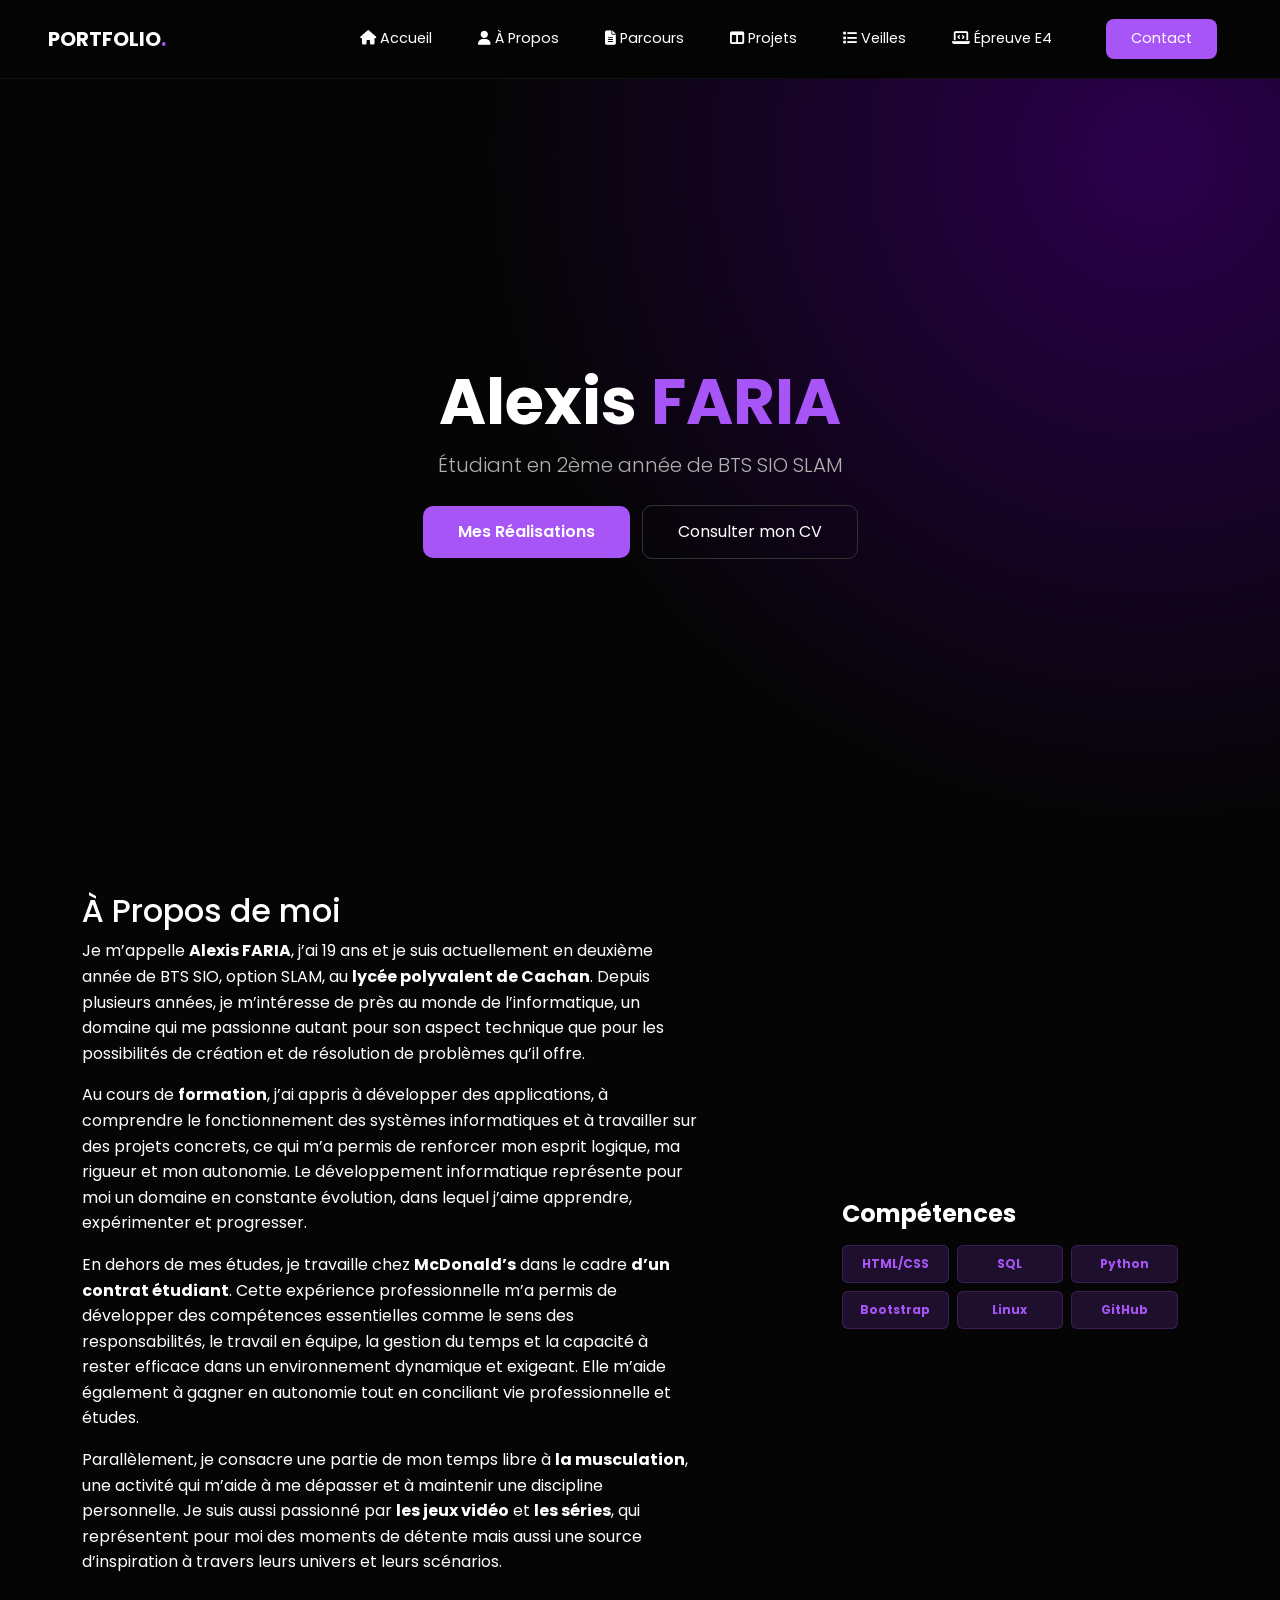
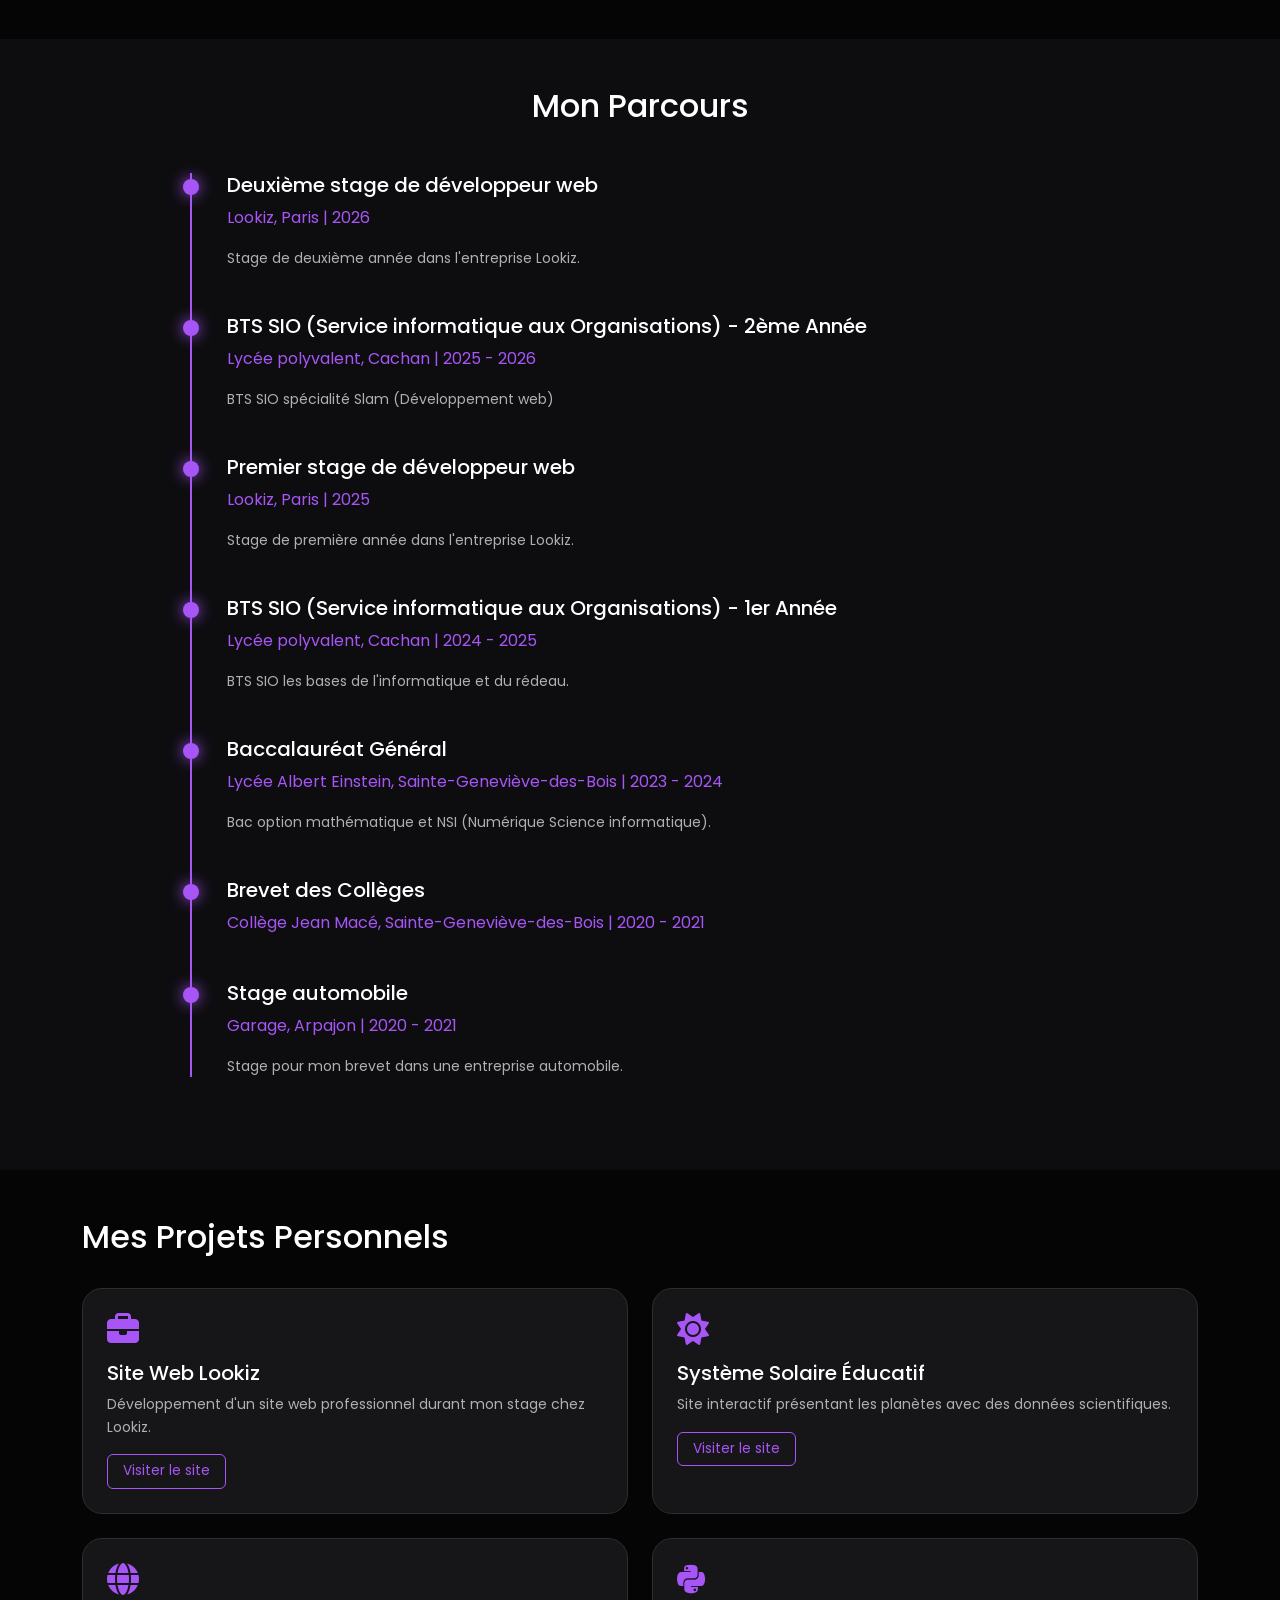
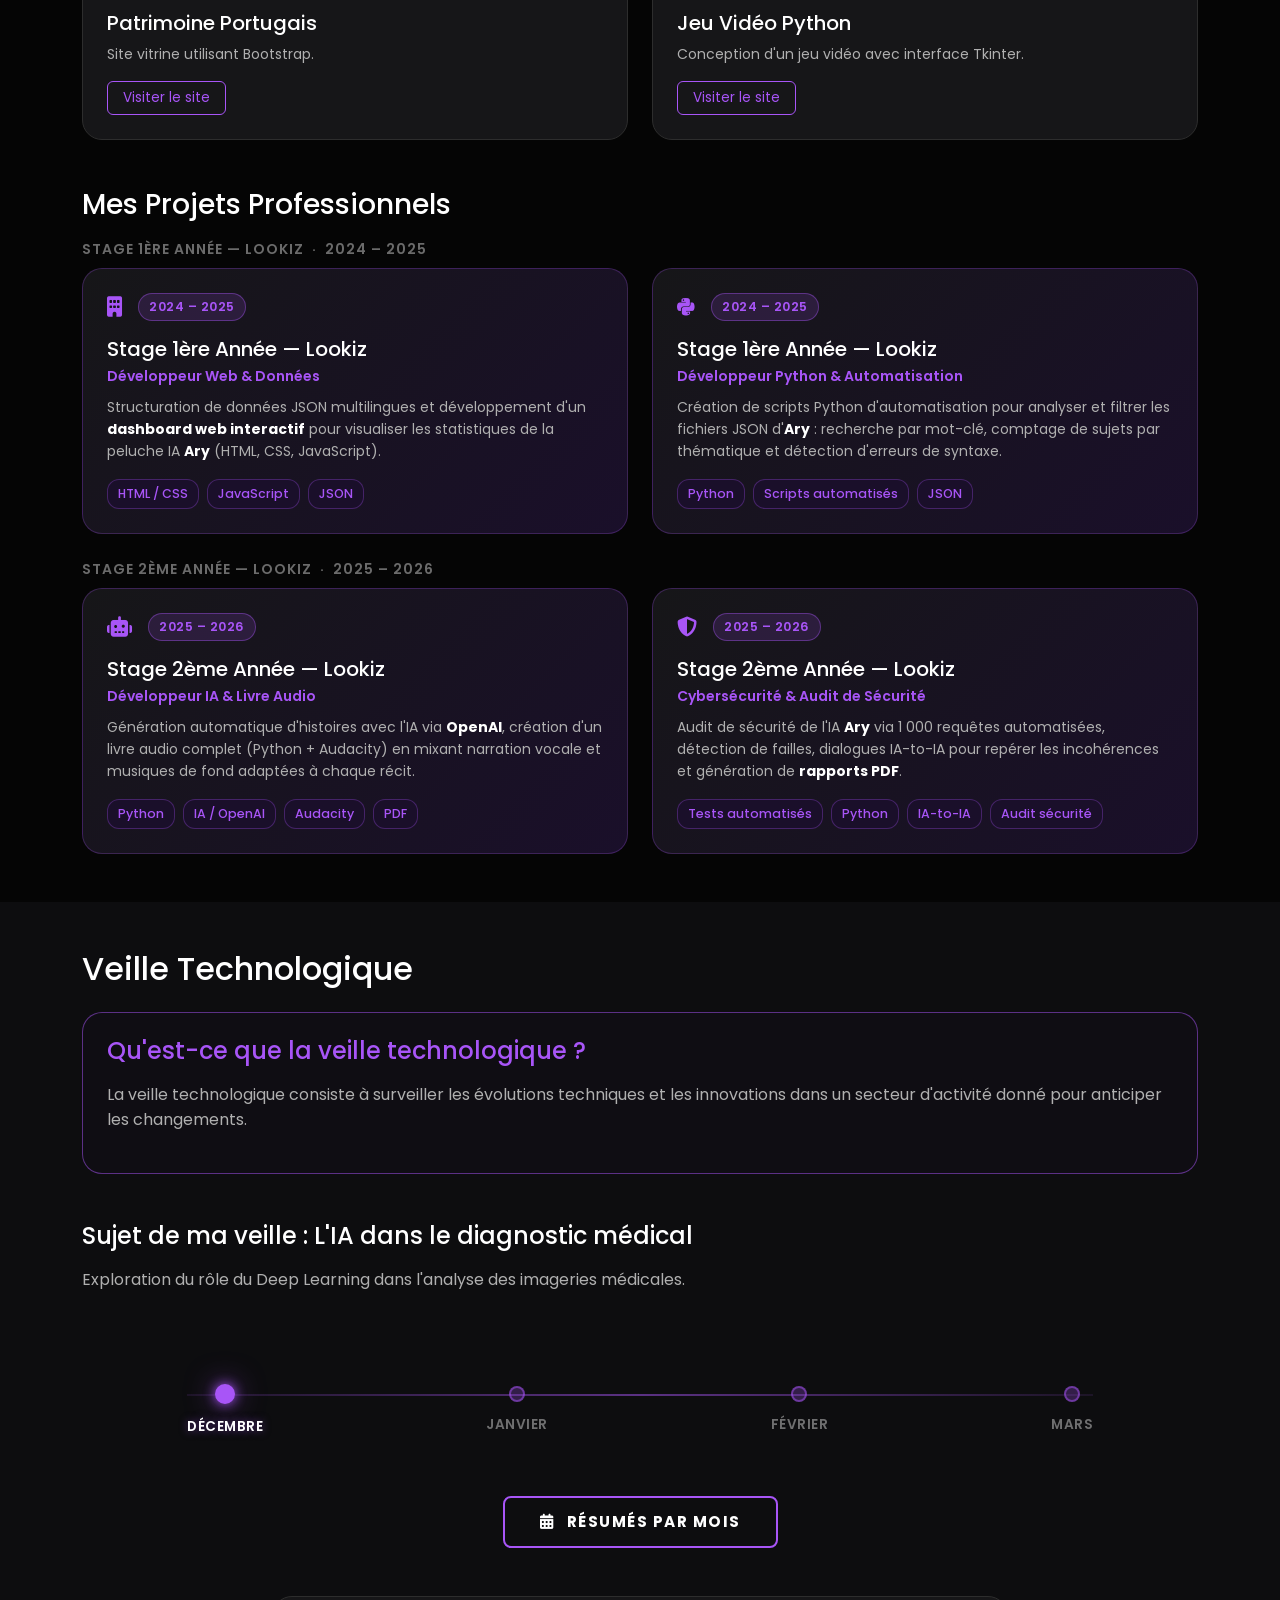
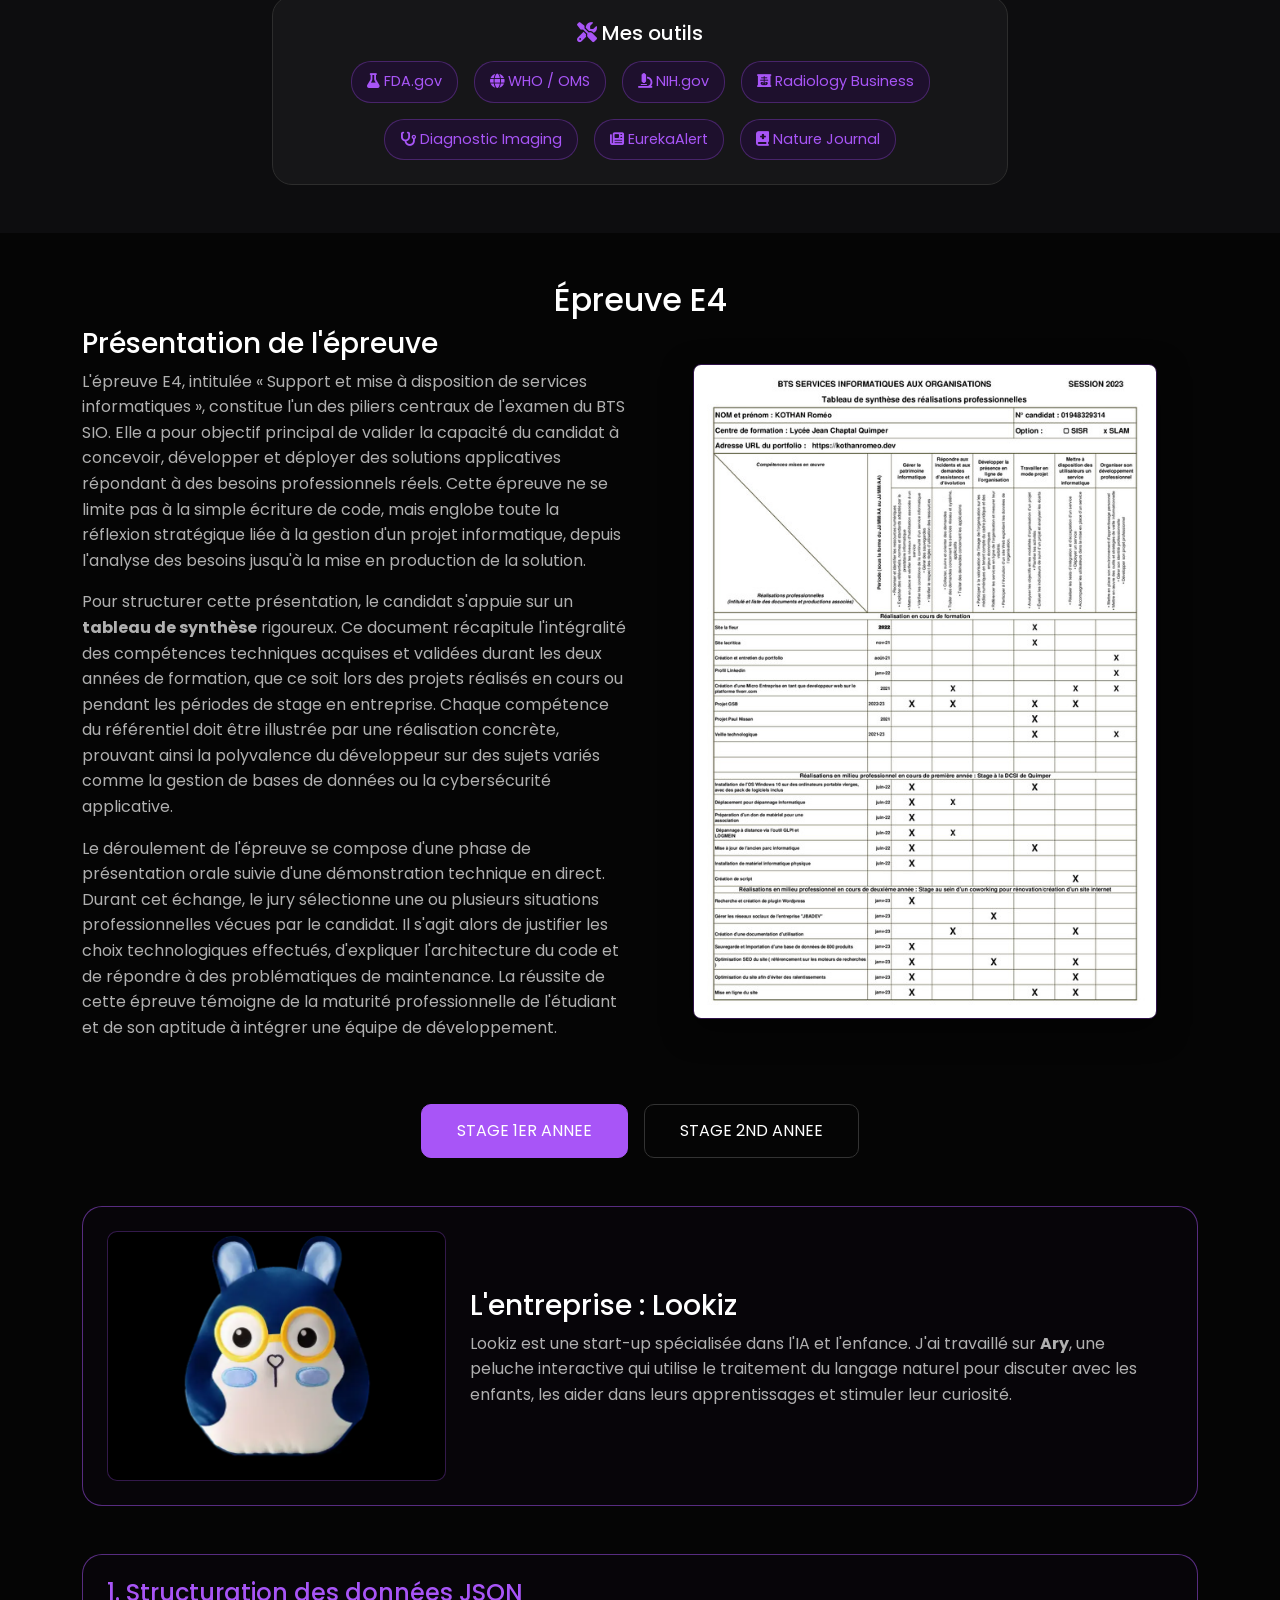
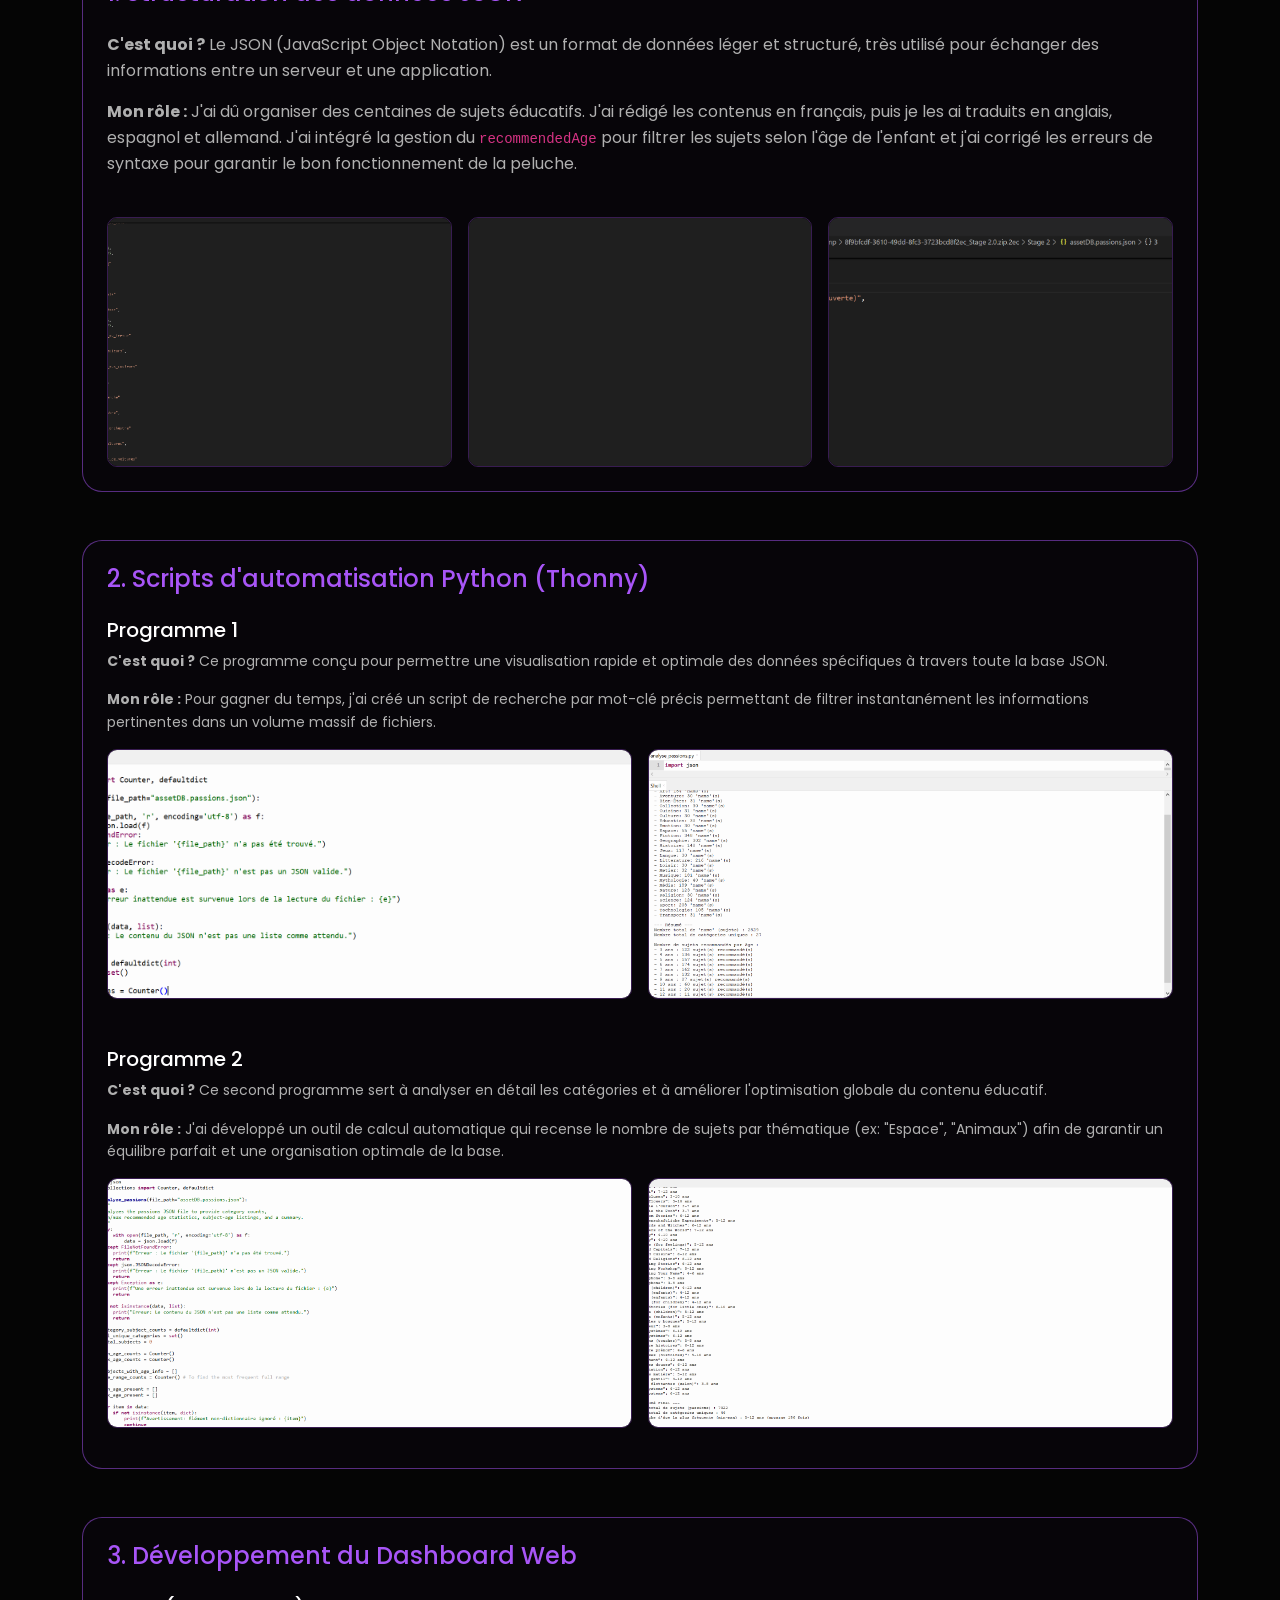
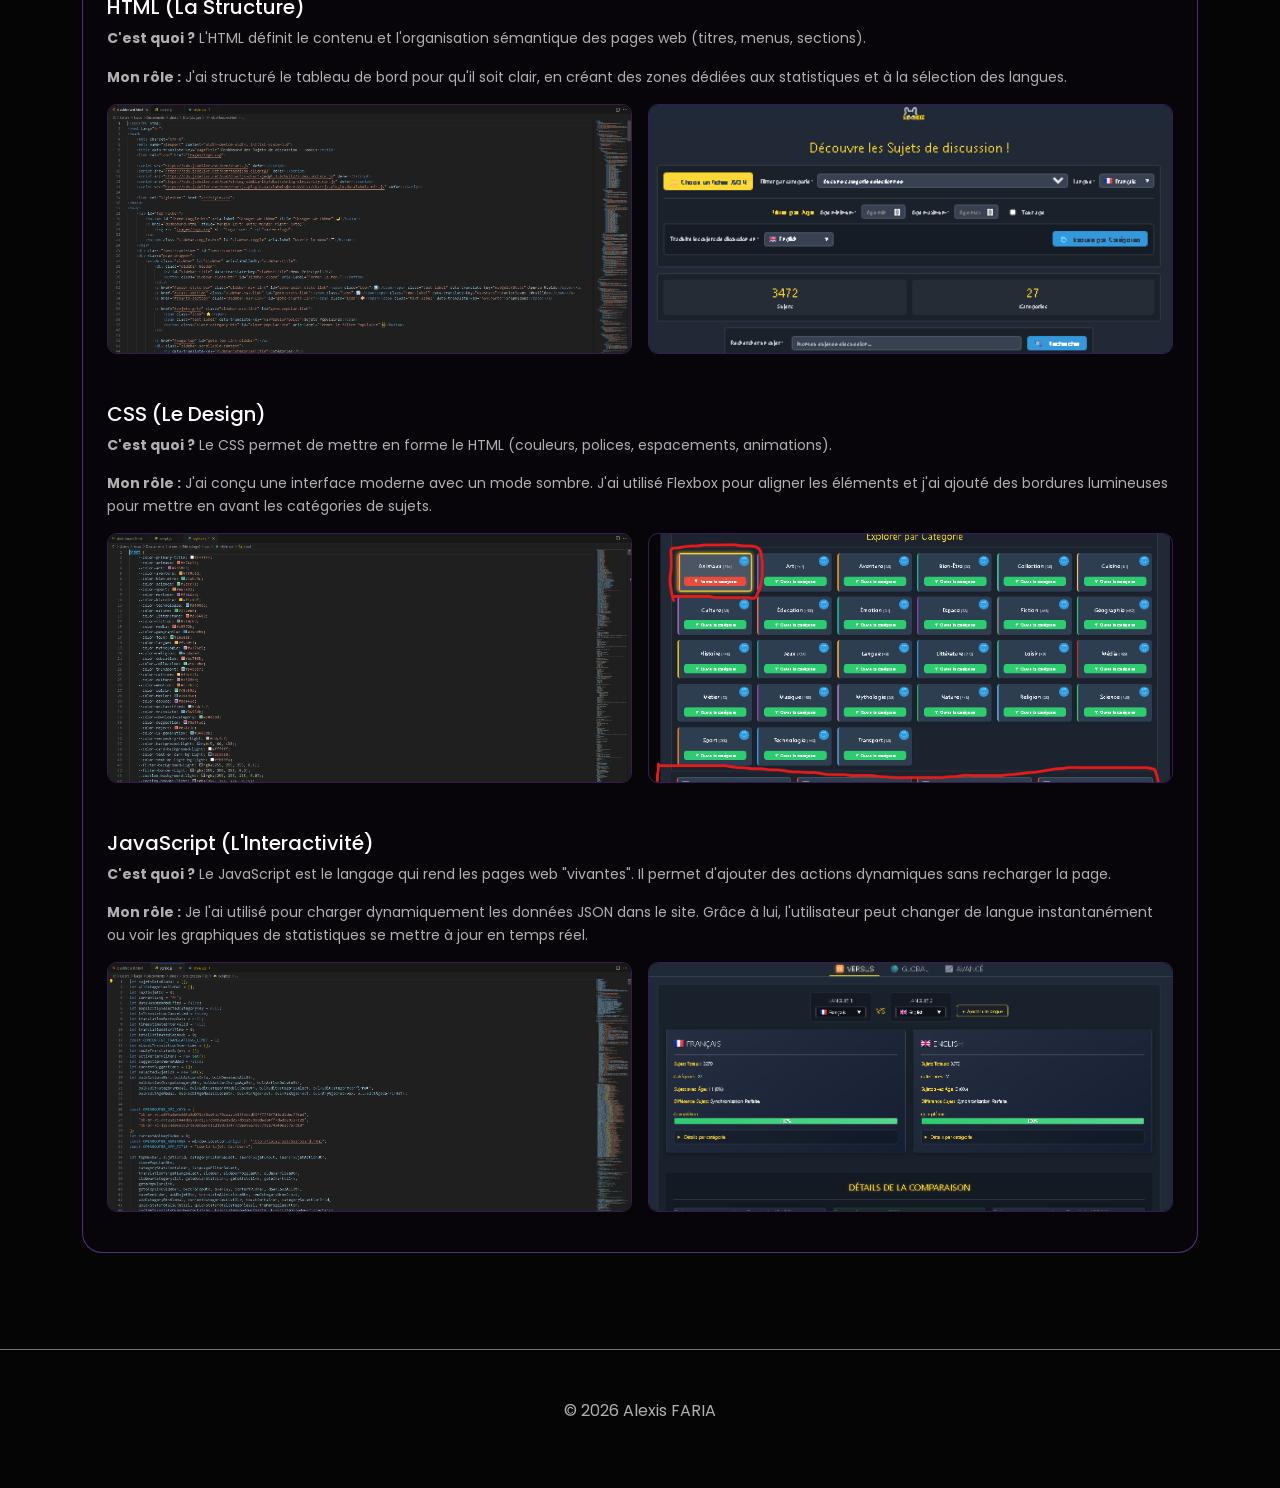
==== index.html @ fbff8f71 "first commit" ====
<!DOCTYPE html>
<html lang="fr">

<head>
    <meta charset="UTF-8">
    <meta name="viewport" content="width=device-width, initial-scale=1.0">
    <title>Portfolio | Alexis FARIA</title>
    <link href="https://cdn.jsdelivr.net/npm/bootstrap@5.3.0/dist/css/bootstrap.min.css" rel="stylesheet">
    <link rel="stylesheet" href="https://cdnjs.cloudflare.com/ajax/libs/font-awesome/6.5.1/css/all.min.css">
    <link href="https://fonts.googleapis.com/css2?family=Poppins:wght@300;400;600;700&display=swap" rel="stylesheet">
    <link rel="stylesheet" href="style.css">
</head>

<body>

    <nav class="navbar navbar-expand-lg navbar-dark sticky-top custom-navbar">
        <div class="container-fluid px-lg-5">
            <a class="navbar-brand fw-bold" href="#">PORTFOLIO<span>.</span></a>
            <button class="navbar-toggler" type="button" data-bs-toggle="collapse" data-bs-target="#navbarNav">
                <span class="navbar-toggler-icon"></span>
            </button>
            <div class="collapse navbar-collapse" id="navbarNav">
                <ul class="navbar-nav ms-auto align-items-center">
                    <li class="nav-item"><a class="nav-link" href="#home"><i class="fas fa-home"></i> Accueil</a></li>
                    <li class="nav-item"><a class="nav-link" href="#about"><i class="fas fa-user"></i> À Propos</a></li>
                    <li class="nav-item"><a class="nav-link" href="#parcours"><i class="fas fa-file-alt"></i>
                            Parcours</a></li>
                    <li class="nav-item"><a class="nav-link" href="#projects"><i class="fas fa-columns"></i> Projets</a>
                    </li>
                    <li class="nav-item"><a class="nav-link" href="#veilles"><i class="fas fa-list"></i> Veilles</a>
                    </li>
                    <li class="nav-item"><a class="nav-link" href="#e4"><i class="fas fa-laptop-code"></i> Épreuve
                            E4</a></li>
                    <li class="nav-item ms-lg-3">
                        <a class="nav-link btn-contact-purple text-center" href="contact.html">Contact</a>
                    </li>
                </ul>
            </div>
        </div>
    </nav>

    <header id="home" class="hero-section d-flex align-items-center">
        <div class="container text-center">
            <h1 class="display-3 fw-bold">Alexis <span>FARIA</span></h1>
            <p class="lead text-gray">Étudiant en 2ème année de BTS SIO SLAM</p>
            <div class="mt-4">
                <a href="#projects" class="btn btn-purple-main me-2">Mes Réalisations</a>
                <a href="CV-Slam.pdf" target="_blank" class="btn btn-outline-custom">Consulter mon CV</a>
            </div>
        </div>
    </header>

    <section id="about" class="py-5">
        <div class="container">
            <h2 class="section-title">À Propos de moi</h2>
            <div class="row align-items-center">

                <div class="col-md-7">
                    <div class="about-text pe-lg-4">
                        <p>Je m’appelle <strong>Alexis FARIA</strong>, j’ai 19 ans et je suis actuellement en deuxième
                            année de BTS SIO, option SLAM, au <strong>lycée polyvalent de Cachan</strong>. Depuis
                            plusieurs années, je m’intéresse de près au monde de l’informatique, un domaine qui me
                            passionne autant pour son aspect technique que pour les possibilités de création et de
                            résolution de problèmes qu’il offre.</p>

                        <p>Au cours de <strong>formation</strong>, j’ai appris à développer des applications, à
                            comprendre le fonctionnement des systèmes informatiques et à travailler sur des projets
                            concrets, ce qui m’a permis de renforcer mon esprit logique, ma rigueur et mon autonomie. Le
                            développement informatique représente pour moi un domaine en constante évolution, dans
                            lequel j’aime apprendre, expérimenter et progresser.</p>

                        <p>En dehors de mes études, je travaille chez <strong>McDonald’s</strong> dans le cadre
                            <strong>d’un contrat étudiant</strong>. Cette expérience professionnelle m’a permis de
                            développer des compétences essentielles comme le sens des responsabilités, le travail en
                            équipe, la gestion du temps et la capacité à rester efficace dans un environnement dynamique
                            et exigeant. Elle m’aide également à gagner en autonomie tout en conciliant vie
                            professionnelle et études.
                        </p>

                        <p>Parallèlement, je consacre une partie de mon temps libre à <strong>la musculation</strong>,
                            une activité qui m’aide à me dépasser et à maintenir une discipline personnelle. Je suis
                            aussi passionné par <strong>les jeux vidéo</strong> et <strong>les séries</strong>, qui
                            représentent pour moi des moments de détente mais aussi une source d’inspiration à travers
                            leurs univers et leurs scénarios.</p>
                    </div>
                </div>

                <div class="col-md-4 ms-lg-auto">
                    <h4 class="text-white mb-3 fw-bold">Compétences</h4>

                    <div class="skills-grid d-flex flex-wrap gap-2">
                        <span class="badge badge-skill m-0">HTML/CSS</span>
                        <span class="badge badge-skill m-0">SQL</span>
                        <span class="badge badge-skill m-0">Python</span>
                        <span class="badge badge-skill m-0">Bootstrap</span>
                        <span class="badge badge-skill m-0">Linux</span>
                        <span class="badge badge-skill m-0">GitHub</span>
                    </div>
                </div>

            </div>
        </div>
    </section>

    <section id="parcours" class="py-5 bg-darker">
        <div class="container">
            <h2 class="section-title text-center">Mon Parcours</h2>
            <div class="timeline mt-5">
                <div class="timeline-item">
                    <h5>Deuxième stage de développeur web</h5>
                    <p class="text-purple">Lookiz, Paris | 2026</p>
                    <p class="small text-gray">Stage de deuxième année dans l'entreprise Lookiz.</p>
                </div>
                <div class="timeline-item">
                    <h5>BTS SIO (Service informatique aux Organisations) - 2ème Année</h5>
                    <p class="text-purple">Lycée polyvalent, Cachan | 2025 - 2026</p>
                    <p class="small text-gray">BTS SIO spécialité Slam (Développement web)</p>
                </div>
                <div class="timeline-item">
                    <h5>Premier stage de développeur web</h5>
                    <p class="text-purple">Lookiz, Paris | 2025</p>
                    <p class="small text-gray">Stage de première année dans l'entreprise Lookiz.</p>
                </div>
                <div class="timeline-item">
                    <h5>BTS SIO (Service informatique aux Organisations) - 1er Année</h5>
                    <p class="text-purple">Lycée polyvalent, Cachan | 2024 - 2025</p>
                    <p class="small text-gray">BTS SIO les bases de l'informatique et du rédeau.</p>
                </div>
                <div class="timeline-item">
                    <h5>Baccalauréat Général</h5>
                    <p class="text-purple">Lycée Albert Einstein, Sainte-Geneviève-des-Bois | 2023 - 2024</p>
                    <p class="small text-gray">Bac option mathématique et NSI (Numérique Science informatique).</p>
                </div>
                <div class="timeline-item">
                    <h5>Brevet des Collèges</h5>
                    <p class="text-purple">Collège Jean Macé, Sainte-Geneviève-des-Bois | 2020 - 2021</p>
                </div>
                <div class="timeline-item">
                    <h5>Stage automobile</h5>
                    <p class="text-purple">Garage, Arpajon | 2020 - 2021</p>
                    <p class="small text-gray">Stage pour mon brevet dans une entreprise automobile.</p>
                </div>
            </div>
        </div>
    </section>

    <section id="projects" class="py-5 pb-5">
        <div class="container">
            <h2 class="section-title">Mes Projets Personnels</h2>
            <div class="row g-4 mt-2">
                <div class="col-md-6">
                    <div class="card project-card h-100">
                        <div class="card-body p-4">
                            <i class="fas fa-briefcase fa-2x mb-3 text-purple"></i>
                            <h5 class="card-title text-white">Site Web Lookiz</h5>
                            <p class="card-text text-gray small">Développement d'un site web professionnel durant mon
                                stage chez Lookiz.</p>
                            <a href="Site finaliser/dashboard.html" target="_blank"
                                class="btn btn-sm btn-purple-visit">Visiter le site</a>
                        </div>
                    </div>
                </div>
                <div class="col-md-6">
                    <div class="card project-card h-100">
                        <div class="card-body p-4">
                            <i class="fas fa-sun fa-2x mb-3 text-purple"></i>
                            <h5 class="card-title text-white">Système Solaire Éducatif</h5>
                            <p class="card-text text-gray small">Site interactif présentant les planètes avec des
                                données scientifiques.</p>
                            <a href="Projet info/index.html" target="_blank" class="btn btn-sm btn-purple-visit">Visiter
                                le site</a>
                        </div>
                    </div>
                </div>
                <div class="col-md-6">
                    <div class="card project-card h-100">
                        <div class="card-body p-4">
                            <i class="fas fa-globe fa-2x mb-3 text-purple"></i>
                            <h5 class="card-title text-white">Patrimoine Portugais</h5>
                            <p class="card-text text-gray small">Site vitrine utilisant Bootstrap.</p>
                            <a href="Portugal (Projet)/index.html" target="_blank"
                                class="btn btn-sm btn-purple-visit">Visiter
                                le site</a>
                        </div>
                    </div>
                </div>
                <div class="col-md-6">
                    <div class="card project-card h-100">
                        <div class="card-body p-4">
                            <i class="fab fa-python fa-2x mb-3 text-purple"></i>
                            <h5 class="card-title text-white">Jeu Vidéo Python</h5>
                            <p class="card-text text-gray small">Conception d'un jeu vidéo avec interface Tkinter.</p>
                            <a href="Jeux vidéos/index.html" target="_blank" class="btn btn-sm btn-purple-visit">Visiter
                                le site</a>
                        </div>
                    </div>
                </div>
            </div>

            <!-- Sous-section Projets Professionnels -->
            <div class="mt-5">
                <h3 class="section-title">Mes Projets Professionnels</h3>

                <!-- ── Ligne 1 : Stage 1ère Année ── -->
                <p class="text-gray small mt-3 mb-2 fw-semibold"
                    style="letter-spacing:1px; text-transform:uppercase; opacity:0.6;">Stage 1ère Année — Lookiz
                    &nbsp;·&nbsp; 2024 – 2025</p>
                <div class="row g-4">

                    <!-- Carte 1A : Dashboard Web & Données -->
                    <div class="col-md-6">
                        <div class="card project-card project-pro-card h-100">
                            <div class="card-body p-4">
                                <div class="d-flex align-items-center mb-3">
                                    <div class="pro-badge me-3">
                                        <i class="fas fa-building fa-lg text-purple"></i>
                                    </div>
                                    <span class="pro-year-badge">2024 – 2025</span>
                                </div>
                                <h5 class="card-title text-white mb-1">Stage 1ère Année — Lookiz</h5>
                                <p class="text-purple small fw-semibold mb-2">Développeur Web & Données</p>
                                <p class="card-text text-gray small">Structuration de données JSON multilingues et
                                    développement d'un <strong class="text-white">dashboard web interactif</strong> pour
                                    visualiser les statistiques de la peluche IA <strong class="text-white">Ary</strong>
                                    (HTML, CSS, JavaScript).</p>
                                <div class="d-flex flex-wrap gap-2 mt-3">
                                    <span class="badge-tool-sm">HTML / CSS</span>
                                    <span class="badge-tool-sm">JavaScript</span>
                                    <span class="badge-tool-sm">JSON</span>
                                </div>
                            </div>
                        </div>
                    </div>

                    <!-- Carte 1B : Programmes Python -->
                    <div class="col-md-6">
                        <div class="card project-card project-pro-card h-100">
                            <div class="card-body p-4">
                                <div class="d-flex align-items-center mb-3">
                                    <div class="pro-badge me-3">
                                        <i class="fab fa-python fa-lg text-purple"></i>
                                    </div>
                                    <span class="pro-year-badge">2024 – 2025</span>
                                </div>
                                <h5 class="card-title text-white mb-1">Stage 1ère Année — Lookiz</h5>
                                <p class="text-purple small fw-semibold mb-2">Développeur Python & Automatisation</p>
                                <p class="card-text text-gray small">Création de scripts Python d'automatisation pour
                                    analyser et filtrer les fichiers JSON d'<strong class="text-white">Ary</strong> :
                                    recherche par mot-clé, comptage de sujets par thématique et détection d'erreurs de
                                    syntaxe.</p>
                                <div class="d-flex flex-wrap gap-2 mt-3">
                                    <span class="badge-tool-sm">Python</span>
                                    <span class="badge-tool-sm">Scripts automatisés</span>
                                    <span class="badge-tool-sm">JSON</span>
                                </div>
                            </div>
                        </div>
                    </div>
                </div>

                <!-- ── Ligne 2 : Stage 2ème Année ── -->
                <p class="text-gray small mt-4 mb-2 fw-semibold"
                    style="letter-spacing:1px; text-transform:uppercase; opacity:0.6;">Stage 2ème Année — Lookiz
                    &nbsp;·&nbsp; 2025 – 2026</p>
                <div class="row g-4">

                    <!-- Carte 2A : IA & Livre Audio -->
                    <div class="col-md-6">
                        <div class="card project-card project-pro-card h-100">
                            <div class="card-body p-4">
                                <div class="d-flex align-items-center mb-3">
                                    <div class="pro-badge me-3">
                                        <i class="fas fa-robot fa-lg text-purple"></i>
                                    </div>
                                    <span class="pro-year-badge">2025 – 2026</span>
                                </div>
                                <h5 class="card-title text-white mb-1">Stage 2ème Année — Lookiz</h5>
                                <p class="text-purple small fw-semibold mb-2">Développeur IA & Livre Audio</p>
                                <p class="card-text text-gray small">Génération automatique d'histoires avec l'IA via
                                    <strong class="text-white">OpenAI</strong>, création d'un livre audio complet
                                    (Python + Audacity) en mixant narration vocale et musiques de fond adaptées à chaque
                                    récit.</p>
                                <div class="d-flex flex-wrap gap-2 mt-3">
                                    <span class="badge-tool-sm">Python</span>
                                    <span class="badge-tool-sm">IA / OpenAI</span>
                                    <span class="badge-tool-sm">Audacity</span>
                                    <span class="badge-tool-sm">PDF</span>
                                </div>
                            </div>
                        </div>
                    </div>

                    <!-- Carte 2B : Cybersécurité -->
                    <div class="col-md-6">
                        <div class="card project-card project-pro-card h-100">
                            <div class="card-body p-4">
                                <div class="d-flex align-items-center mb-3">
                                    <div class="pro-badge me-3">
                                        <i class="fas fa-shield-alt fa-lg text-purple"></i>
                                    </div>
                                    <span class="pro-year-badge">2025 – 2026</span>
                                </div>
                                <h5 class="card-title text-white mb-1">Stage 2ème Année — Lookiz</h5>
                                <p class="text-purple small fw-semibold mb-2">Cybersécurité & Audit de Sécurité</p>
                                <p class="card-text text-gray small">Audit de sécurité de l'IA <strong
                                        class="text-white">Ary</strong> via 1 000 requêtes automatisées, détection de
                                    failles, dialogues IA-to-IA pour repérer les incohérences et génération de <strong
                                        class="text-white">rapports PDF</strong>.</p>
                                <div class="d-flex flex-wrap gap-2 mt-3">
                                    <span class="badge-tool-sm">Tests automatisés</span>
                                    <span class="badge-tool-sm">Python</span>
                                    <span class="badge-tool-sm">IA-to-IA</span>
                                    <span class="badge-tool-sm">Audit sécurité</span>
                                </div>
                            </div>
                        </div>
                    </div>


                </div>
    </section>


    <section id="veilles" class="py-5 bg-darker">
        <div class="container">
            <h2 class="section-title">Veille Technologique</h2>
            <div class="row mt-4">
                <div class="col-12">
                    <div class="card project-card p-4 mb-5 border-purple-light">
                        <h4 class="text-purple mb-3">Qu'est-ce que la veille technologique ?</h4>
                        <p class="text-gray">
                            La veille technologique consiste à surveiller les évolutions techniques et les innovations
                            dans un secteur d'activité donné pour anticiper les changements.
                        </p>
                    </div>
                </div>
            </div>
            <div class="row">
                <div class="col-lg-12">
                    <h4 class="text-white mb-3">Sujet de ma veille : L'IA dans le diagnostic médical</h4>
                    <p class="text-gray">Exploration du rôle du Deep Learning dans l'analyse des imageries médicales.
                    </p>
                </div>
            </div>
            <!-- Frise chronologique interactive -->
            <section class="py-5 bg-darker">
                <div class="container">
                    <div class="row">
                        <div class="col-lg-10 mx-auto">
                            <div class="veille-timeline-container">
                                <div class="veille-timeline-line"></div>
                                <div class="veille-timeline-dots">
                                    <div class="veille-dot-group" data-month="11" data-target="dec">
                                        <div class="veille-dot"></div>
                                        <span class="veille-month">Décembre</span>
                                    </div>
                                    <div class="veille-dot-group" data-month="0" data-target="jan">
                                        <div class="veille-dot"></div>
                                        <span class="veille-month">Janvier</span>
                                    </div>
                                    <div class="veille-dot-group" data-month="1" data-target="fev">
                                        <div class="veille-dot"></div>
                                        <span class="veille-month">Février</span>
                                    </div>
                                    <div class="veille-dot-group" data-month="2" data-target="mar">
                                        <div class="veille-dot"></div>
                                        <span class="veille-month">Mars</span>
                                    </div>

                                </div>
                            </div>
                        </div>
                    </div>
                </div>
            </section>
            <script>
                // Illumine uniquement le mois actuel sur la frise
                (function () {
                    const currentMonth = new Date().getMonth(); // 0=Jan, 1=Fév, ..., 11=Déc
                    const dotGroups = document.querySelectorAll('.veille-dot-group');
                    dotGroups.forEach(function (group) {
                        const month = parseInt(group.getAttribute('data-month'));
                        if (month === currentMonth) {
                            group.querySelector('.veille-dot').classList.add('active');
                            group.querySelector('.veille-month').classList.add('active');
                        }
                    });
                })();
            </script>

            <!-- Bouton Résumés par mois -->
            <div class="row mb-5">
                <div class="col-12 text-center">
                    <a href="veille.html" class="btn-resume-mois">
                        <i class="fas fa-calendar-alt"></i> RÉSUMÉS PAR MOIS
                    </a>
                </div>
            </div>

            <div class="row mt-4">
                <div class="col-md-8 mx-auto">
                    <div class="card project-card p-4 text-center">
                        <h5 class="text-white mb-3"><i class="fas fa-tools text-purple"></i> Mes outils</h5>
                        <div class="d-flex flex-wrap justify-content-center gap-3">
                            <span class="badge-tool"><i class="fas fa-flask"></i> FDA.gov</span>
                            <span class="badge-tool"><i class="fas fa-globe"></i> WHO / OMS</span>
                            <span class="badge-tool"><i class="fas fa-microscope"></i> NIH.gov</span>
                            <span class="badge-tool"><i class="fas fa-x-ray"></i> Radiology Business</span>
                            <span class="badge-tool"><i class="fas fa-stethoscope"></i> Diagnostic Imaging</span>
                            <span class="badge-tool"><i class="fas fa-newspaper"></i> EurekaAlert</span>
                            <span class="badge-tool"><i class="fas fa-book-medical"></i> Nature Journal</span>
                        </div>
                    </div>
                </div>
            </div>
        </div>
    </section>

    <section id="e4" class="py-5">
        <div class="container">
            <h2 class="section-title text-center">Épreuve E4</h2>

            <div class="row g-4 mb-5 align-items-center">
                <div class="col-md-6">
                    <h3 class="text-white">Présentation de l'épreuve</h3>
                    <p class="text-gray">L'épreuve E4, intitulée « Support et mise à disposition de services
                        informatiques », constitue l'un des piliers centraux de l'examen du BTS SIO. Elle a pour
                        objectif principal de valider la capacité du candidat à concevoir, développer et déployer des
                        solutions applicatives répondant à des besoins professionnels réels. Cette épreuve ne se limite
                        pas à la simple écriture de code, mais englobe toute la réflexion stratégique liée à la gestion
                        d'un projet informatique, depuis l'analyse des besoins jusqu'à la mise en production de la
                        solution.</p>

                    <p class="text-gray">Pour structurer cette présentation, le candidat s'appuie sur un <strong>tableau
                            de synthèse</strong> rigoureux. Ce document récapitule l'intégralité des compétences
                        techniques acquises et validées durant les deux années de formation, que ce soit lors des
                        projets réalisés en cours ou pendant les périodes de stage en entreprise. Chaque compétence du
                        référentiel doit être illustrée par une réalisation concrète, prouvant ainsi la polyvalence du
                        développeur sur des sujets variés comme la gestion de bases de données ou la cybersécurité
                        applicative.</p>

                    <p class="text-gray">Le déroulement de l'épreuve se compose d'une phase de présentation orale suivie
                        d'une démonstration technique en direct. Durant cet échange, le jury sélectionne une ou
                        plusieurs situations professionnelles vécues par le candidat. Il s'agit alors de justifier les
                        choix technologiques effectués, d'expliquer l'architecture du code et de répondre à des
                        problématiques de maintenance. La réussite de cette épreuve témoigne de la maturité
                        professionnelle de l'étudiant et de son aptitude à intégrer une équipe de développement.</p>
                </div>

                <div class="col-md-6 text-center">
                    <img src="Photo (stage)/tableau.jpg" class="img-fluid img-standard img-tableau"
                        alt="Tableau de synthèse">
                </div>
            </div>

            <div class="text-center mb-5">
                <div class="nav nav-pills justify-content-center gap-3" id="pills-tab" role="tablist">
                    <button class="btn btn-outline-custom active" id="pills-stage1-tab" data-bs-toggle="pill"
                        data-bs-target="#pills-stage1" type="button" role="tab">STAGE 1ER ANNEE</button>
                    <button class="btn btn-outline-custom" id="pills-stage2-tab" data-bs-toggle="pill"
                        data-bs-target="#pills-stage2" type="button" role="tab">STAGE 2ND ANNEE</button>
                </div>
            </div>

            <div class="tab-content" id="pills-tabContent">
                <div class="tab-pane fade show active" id="pills-stage1" role="tabpanel">

                    <div class="card project-card p-4 border-purple-light mb-5">
                        <div class="row align-items-center">
                            <div class="col-md-4 text-center">
                                <img src="Site finaliser/images/Ary.webp" class="img-fluid img-standard"
                                    style="object-fit: contain; background: #000;" alt="Ary Lookiz">
                            </div>
                            <div class="col-md-8">
                                <h3 class="text-white">L'entreprise : Lookiz</h3>
                                <p class="text-gray">Lookiz est une start-up spécialisée dans l'IA et l'enfance. J'ai
                                    travaillé sur <strong>Ary</strong>, une peluche interactive qui utilise le
                                    traitement du langage naturel pour discuter avec les enfants, les aider dans leurs
                                    apprentissages et stimuler leur curiosité.</p>
                            </div>
                        </div>
                    </div>

                    <div class="card project-card p-4 border-purple-light mb-5">
                        <h4 class="text-purple mb-4">1. Structuration des données JSON</h4>
                        <div class="task-description">
                            <p class="text-gray"><strong>C'est quoi ?</strong> Le JSON (JavaScript Object Notation) est
                                un format de données léger et structuré, très utilisé pour échanger des informations
                                entre un serveur et une application.</p>
                            <p class="text-gray"><strong>Mon rôle :</strong> J'ai dû organiser des centaines de sujets
                                éducatifs. J'ai rédigé les contenus en français, puis je les ai traduits en anglais,
                                espagnol et allemand. J'ai intégré la gestion du <code>recommendedAge</code> pour
                                filtrer les sujets selon l'âge de l'enfant et j'ai corrigé les erreurs de syntaxe pour
                                garantir le bon fonctionnement de la peluche.</p>
                        </div>
                        <div class="row g-3">
                            <div class="col-md-4"><img
                                    src="Photo (stage)/Fichier Json ( finalisation des améliorations).png"
                                    class="img-fluid img-standard" alt="JSON FR"></div>
                            <div class="col-md-4"><img src="Photo (stage)/traduit en en (Json).png"
                                    class="img-fluid img-standard" alt="JSON EN"></div>
                            <div class="col-md-4"><img
                                    src="Photo (stage)/modification du Json avec des recommendedAge.PNG"
                                    class="img-fluid img-standard" alt="JSON Age"></div>
                        </div>
                    </div>

                    <div class="card project-card p-4 border-purple-light mb-5">
                        <h4 class="text-purple mb-4">2. Scripts d'automatisation Python (Thonny)</h4>

                        <div class="mb-5">
                            <h5 class="text-white">Programme 1</h5>
                            <p class="text-gray small"><strong>C'est quoi ?</strong> Ce programme conçu pour
                                permettre une visualisation rapide et optimale des données spécifiques à travers toute
                                la base JSON.</p>
                            <p class="text-gray small"><strong>Mon rôle :</strong> Pour gagner du temps, j'ai créé un
                                script de recherche par mot-clé précis permettant de filtrer instantanément les
                                informations pertinentes dans un volume massif de fichiers.</p>
                            <div class="row g-3">
                                <div class="col-md-6"><img src="Photo (stage)/1er programme.PNG"
                                        class="img-fluid img-standard" alt="Python Script 1"></div>
                                <div class="col-md-6"><img src="Photo (stage)/résultat du 1er programme.PNG"
                                        class="img-fluid img-standard" alt="Résultat 1"></div>
                            </div>
                        </div>

                        <div class="mb-3">
                            <h5 class="text-white">Programme 2</h5>
                            <p class="text-gray small"><strong>C'est quoi ?</strong> Ce second programme sert à analyser
                                en détail les catégories et à améliorer l'optimisation globale du contenu éducatif.</p>
                            <p class="text-gray small"><strong>Mon rôle :</strong> J'ai développé un outil de calcul
                                automatique qui recense le nombre de sujets par thématique (ex: "Espace", "Animaux")
                                afin de garantir un équilibre parfait et une organisation optimale de la base.</p>
                            <div class="row g-3">
                                <div class="col-md-6"><img src="Photo (stage)/2eme programme.png"
                                        class="img-fluid img-standard" alt="Python Script 2"></div>
                                <div class="col-md-6"><img src="Photo (stage)/résultat du 2eme programme.png"
                                        class="img-fluid img-standard" alt="Résultat 2"></div>
                            </div>
                        </div>
                    </div>

                    <div class="card project-card p-4 border-purple-light">
                        <h4 class="text-purple mb-4">3. Développement du Dashboard Web</h4>

                        <div class="mb-5">
                            <h5 class="text-white">HTML (La Structure)</h5>
                            <p class="text-gray small"><strong>C'est quoi ?</strong> L'HTML définit le contenu et
                                l'organisation sémantique des pages web (titres, menus, sections).</p>
                            <p class="text-gray small"><strong>Mon rôle :</strong> J'ai structuré le tableau de bord
                                pour qu'il soit clair, en créant des zones dédiées aux statistiques et à la sélection
                                des langues.</p>
                            <div class="row g-3">
                                <div class="col-md-6"><img src="Photo (stage)/html (final).png"
                                        class="img-fluid img-standard" alt="HTML Code"></div>
                                <div class="col-md-6"><img src="Photo (stage)/le site (Final).png"
                                        class="img-fluid img-standard" alt="Rendu Web"></div>
                            </div>
                        </div>

                        <div class="mb-5">
                            <h5 class="text-white">CSS (Le Design)</h5>
                            <p class="text-gray small"><strong>C'est quoi ?</strong> Le CSS permet de mettre en forme le
                                HTML (couleurs, polices, espacements, animations).</p>
                            <p class="text-gray small"><strong>Mon rôle :</strong> J'ai conçu une interface moderne avec
                                un mode sombre. J'ai utilisé Flexbox pour aligner les éléments et j'ai ajouté des
                                bordures lumineuses pour mettre en avant les catégories de sujets.</p>
                            <div class="row g-3">
                                <div class="col-md-6"><img src="Photo (stage)/css (Final).png"
                                        class="img-fluid img-standard" alt="CSS Code"></div>
                                <div class="col-md-6"><img src="Photo (stage)/Catégorie + sujet.png"
                                        class="img-fluid img-standard" alt="Rendu Design"></div>
                            </div>
                        </div>

                        <div class="mb-3">
                            <h5 class="text-white">JavaScript (L'Interactivité)</h5>
                            <p class="text-gray small"><strong>C'est quoi ?</strong> Le JavaScript est le langage qui
                                rend les pages web "vivantes". Il permet d'ajouter des actions dynamiques sans recharger
                                la page.</p>
                            <p class="text-gray small"><strong>Mon rôle :</strong> Je l'ai utilisé pour charger
                                dynamiquement les données JSON dans le site. Grâce à lui, l'utilisateur peut changer de
                                langue instantanément ou voir les graphiques de statistiques se mettre à jour en temps
                                réel.</p>
                            <div class="row g-3">
                                <div class="col-md-6"><img src="Photo (stage)/java (Final).png"
                                        class="img-fluid img-standard" alt="JS Code"></div>
                                <div class="col-md-6"><img src="Photo (stage)/Hub des Langues (2 langues).png"
                                        class="img-fluid img-standard" alt="Rendu JS"></div>
                            </div>
                        </div>
                    </div>
                </div>

                <div class="tab-pane fade" id="pills-stage2" role="tabpanel">
                    <div class="card project-card p-4 border-purple-light mb-5">
                        <div class="row align-items-center">
                            <div class="col-md-4 text-center">
                                <img src="Site finaliser/images/Ary.webp" class="img-fluid img-standard"
                                    style="object-fit: contain; background: #000;" alt="Ary Lookiz">
                            </div>
                            <div class="col-md-8">
                                <h3 class="text-white">Le retour chez Lookiz</h3>
                                <p class="text-gray">C'est avec un immense plaisir que j'ai été accueilli pour une
                                    seconde
                                    immersion chez <strong>Lookiz</strong>. Depuis mon premier passage, la start-up a
                                    franchi une
                                    étape majeure en devenant une référence de l'IA éducative en France.</p>
                                <p class="text-gray">Portée par une visibilité médiatique impressionnante sur des
                                    chaînes comme
                                    <strong>M6</strong>, <strong>LCI</strong> ou encore <strong>France 2
                                        (Télématin)</strong>,
                                    l'entreprise a su prouver la pertinence de sa peluche <strong>Ary</strong>. Son
                                    concept innovant,
                                    mélangeant intelligence artificielle et apprentissage sans écran, a séduit un large
                                    public,
                                    propulsant la start-up sur le devant de la scène technologique française.
                                </p>
                            </div>
                        </div>
                    </div>
                    <div class="card project-card p-4 border-purple-light mb-5">
                        <h4 class="text-purple mb-4">1. Programme python</h4>
                        <div class="task-description">
                            <p class="text-gray"><strong>C'est quoi ?</strong> Un script Python utilisant l'IA pour
                                transformer des concepts bruts en histoires structurées. Le programme produit des objets
                                JSON complexes segmentant chaque récit par attributs (titre, résumé, fiche personnages).
                            </p>
                            <p class="text-gray"><strong>Mon rôle :</strong> J'ai conçu la logique de standardisation
                                des données et intégré un système dynamique de gestion de fichiers qui organise chaque
                                récit dans un dossier propre tout en automatisant le nettoyage du répertoire.</p>
                        </div>
                        <div class="row g-3">
                            <div class="col-md-4">
                                <img src="Photo (stage - 2eme annee)/Programme_python.png"
                                    class="img-fluid img-standard" alt="Programme Python">
                            </div>
                            <div class="col-md-4">
                                <img src="Photo (stage - 2eme annee)/Resultat_programme_python.png"
                                    class="img-fluid img-standard" alt="Résultat Programme Python">
                            </div>
                            <div class="col-md-4">
                                <img src="Photo (stage - 2eme annee)/Programme_python.png"
                                    class="img-fluid img-standard" alt="Standardisation Python">
                            </div>
                        </div>
                    </div>

                    <div class="card project-card p-4 border-purple-light mb-5">
                        <h4 class="text-purple mb-4">2. Système Éducatif et un Rapports PDF</h4>
                        <div class="task-description">
                            <p class="text-gray"><strong>C'est quoi ?</strong> Un programme dédié à la création de
                                leçons pour enfants (mathématiques, géographie) à partir de blocs de connaissances
                                vérifiés, incluant la génération automatique de rapports d'analyse au format PDF.</p>
                            <p class="text-gray"><strong>Mon rôle :</strong> J'ai développé les fonctions éducatives de
                                l'IA et implémenté la librairie de génération PDF pour assurer une traçabilité claire
                                des leçons et des résultats des tests de sécurité.</p>
                        </div>
                        <div class="row g-3">
                            <div class="col-md-4">
                                <img src="Photo (stage - 2eme annee)/pdf.png" class="img-fluid img-standard"
                                    alt="Analyse PDF">
                            </div>
                            <div class="col-md-4">
                                <img src="Photo (stage - 2eme annee)/Dossier_bench.png" class="img-fluid img-standard"
                                    alt="Système Éducatif">
                            </div>
                            <div class="col-md-4">
                                <img src="Photo (stage - 2eme annee)/500_pdf_python.png" class="img-fluid img-standard"
                                    alt="Génération rapports PDF">
                            </div>
                        </div>
                    </div>

                    <div class="card project-card p-4 border-purple-light mb-5">
                        <h4 class="text-purple mb-4">3. Connecter le programme a de la musique et a des voix</h4>

                        <div class="mb-5">
                            <h5 class="text-white">Le programme avec les musiques</h5>
                            <p class="text-gray small"><strong>C'est quoi ?</strong> Une solution multimédia qui
                                synchronise une narration vocale avec des musiques de fond calibrées pour transformer un
                                récit texte en un livre audio immersif complet.</p>
                            <p class="text-gray small"><strong>Mon rôle :</strong> J'ai utilisé Audacity pour préparer
                                la bibliothèque audio et développé le code Python capable de mixer automatiquement les
                                pistes musicales adaptées à l'ambiance de chaque histoire.</p>
                            <div class="row g-3">
                                <div class="col-md-4">
                                    <img src="Photo (stage - 2eme annee)/Audacity_musique.png"
                                        class="img-fluid img-standard" alt="Audacity Musique">
                                </div>
                                <div class="col-md-4">
                                    <img src="Photo (stage - 2eme annee)/Dossier musique.png"
                                        class="img-fluid img-standard" alt="Dossier Musique">
                                </div>
                                <div class="col-md-4">
                                    <img src="Photo (stage - 2eme annee)/Programme musique.png"
                                        class="img-fluid img-standard" alt="Programme Musique">
                                </div>
                            </div>
                        </div>

                        <div class="mb-3">
                            <h5 class="text-white">Le programme avec les voix</h5>
                            <p class="text-gray small"><strong>C'est quoi ?</strong> Un système automatisé d'exportation
                                de "packs multimédias" associant les données JSON riches à un fichier MP3 final où la
                                voix narrative est parfaitement intégrée.</p>
                            <p class="text-gray small"><strong>Mon rôle :</strong> J'ai mis en place la logique
                                d'insertion de la voix narrative et assuré le mariage fluide entre narration et ambiance
                                sonore pour une expérience utilisateur riche et vivante.</p>
                            <div class="row g-3">
                                <div class="col-md-4">
                                    <img src="Photo (stage - 2eme annee)/Audacity_voix.png"
                                        class="img-fluid img-standard" alt="Audacity Voix">
                                </div>
                                <div class="col-md-4">
                                    <img src="Photo (stage - 2eme annee)/Dossier_voix.png"
                                        class="img-fluid img-standard" alt="Dossier Voix">
                                </div>
                                <div class="col-md-4">
                                    <img src="Photo (stage - 2eme annee)/Programme_voix.png"
                                        class="img-fluid img-standard" alt="Programme Voix">
                                </div>
                            </div>
                        </div>
                    </div>

                    <div class="card project-card p-4 border-purple-light">
                        <h4 class="text-purple mb-4">4. Cyber Test de Ary et un Dialogue avec l'IA</h4>
                        <div class="task-description">
                            <p class="text-gray"><strong>C'est quoi ?</strong> Un audit de sécurité poussé via des tests
                                de stress massifs (1 000 requêtes), couplé à un système de dialogue entre deux IA pour
                                la détection d'incohérences.</p>
                            <p class="text-gray"><strong>Mon rôle :</strong> J'ai programmé la batterie de tests pour
                                identifier les failles du système et synchronisé les échanges IA-to-IA en JSON pour
                                garantir la fiabilité des réponses générées.</p>
                        </div>
                        <div class="row g-3">
                            <div class="col-md-4">
                                <img src="Photo (stage - 2eme annee)/Cyber_viseul.V2.png" class="img-fluid img-standard"
                                    alt="Visuel Cyber V2">
                            </div>
                            <div class="col-md-4">
                                <img src="Photo (stage - 2eme annee)/Cyber_visuel.png" class="img-fluid img-standard"
                                    alt="Audit Cloud Cyber">
                            </div>
                            <div class="col-md-4">
                                <img src="Photo (stage - 2eme annee)/Programme_cyber.png" class="img-fluid img-standard"
                                    alt="Programme Cyber">
                            </div>
                        </div>
                    </div>
                </div>
            </div>
        </div>
    </section>

    <footer class="text-center py-5 border-top border-secondary mt-5">
        <p class="text-gray">© 2026 Alexis FARIA</p>
    </footer>

    <script src="https://cdn.jsdelivr.net/npm/bootstrap@5.3.0/dist/js/bootstrap.bundle.min.js"></script>
</body>

</html>
---- style.css ----
/* --- Variables Globales --- */
:root {
    --bg-black: #050505;
    --bg-darker: #0d0d0f;
    --bg-card: #161618;
    --main-purple: #a855f7;
    --glow-purple: rgba(168, 85, 247, 0.15);
    --text-white: #ffffff;
    --text-gray: #b0b0b0;
}

/* --- Base --- */
body {
    background-color: var(--bg-black);
    color: var(--text-white);
    font-family: 'Poppins', sans-serif;
    line-height: 1.6;
    margin: 0;
}

span { color: var(--main-purple); }
.text-purple { color: var(--main-purple); }
.text-gray { color: var(--text-gray); }
.bg-darker { background-color: var(--bg-darker); }

/* --- Navbar --- */
.custom-navbar {
    background-color: rgba(5, 5, 5, 0.98) !important;
    border-bottom: 1px solid rgba(255, 255, 255, 0.05);
    padding: 18px 0;
}

.navbar-nav .nav-link { 
    color: var(--text-white) !important; 
    font-size: 0.9rem; 
    margin: 0 15px; 
    transition: 0.3s;
}

.navbar-nav .nav-link:hover { 
    color: var(--main-purple) !important; 
}

.btn-contact-purple {
    background-color: var(--main-purple) !important;
    color: white !important;
    border-radius: 8px !important;
    padding: 8px 25px !important;
}

/* --- Grille de compétences --- */
.skills-grid {
    max-width: 380px;
    margin-left: auto;
}

.badge-skill {
    background: #1e102d;
    color: var(--main-purple);
    margin: 6px;
    padding: 12px 0;
    border: 1px solid rgba(168, 85, 247, 0.2);
    flex: 0 1 calc(33.33% - 12px);
    text-align: center;
    min-width: 100px;
}

/* --- Timeline (Parcours) --- */
.timeline { 
    border-left: 2px solid var(--main-purple); 
    padding-left: 35px; 
    max-width: 900px; 
    margin: auto; 
}

.timeline-item { 
    margin-bottom: 45px; 
    position: relative; 
}

.timeline-item::before {
    content: ''; 
    position: absolute; 
    left: -44px; 
    top: 6px; 
    width: 16px; 
    height: 16px;
    background: var(--main-purple); 
    border-radius: 50%; 
    box-shadow: 0 0 15px var(--main-purple);
}

/* --- Hero & Projects --- */
.hero-section { 
    height: 85vh; 
    background: radial-gradient(circle at 90% 10%, #2b004d 0%, transparent 50%); 
}

.btn-purple-main { 
    background: var(--main-purple); 
    color: white; 
    padding: 14px 35px; 
    border-radius: 10px; 
    font-weight: 600; 
    border: none; 
    transition: 0.3s;
}

.btn-outline-custom { 
    border: 1px solid #333; 
    color: white; 
    padding: 14px 35px; 
    border-radius: 10px; 
    transition: 0.3s;
    background: transparent;
}

.project-card { 
    background: var(--bg-card); 
    border: 1px solid #2d2d2d; 
    border-radius: 20px; 
    transition: 0.4s; 
}

.project-card:hover { 
    transform: translateY(-10px); 
    box-shadow: 0 15px 40px var(--glow-purple); 
}

/* --- Sous-titre de section --- */
.section-subtitle {
    font-size: 1.4rem;
    font-weight: 700;
    color: var(--text-white);
    position: relative;
    padding-left: 18px;
    margin-bottom: 0;
}

.section-subtitle::before {
    content: '';
    position: absolute;
    left: 0;
    top: 50%;
    transform: translateY(-50%);
    width: 4px;
    height: 100%;
    background: var(--main-purple);
    border-radius: 4px;
}

/* --- Cartes Projets Professionnels --- */
.project-pro-card {
    border-color: rgba(168, 85, 247, 0.25) !important;
    background: linear-gradient(135deg, #161618 0%, #1a0f2a 100%);
}

.project-pro-card:hover {
    border-color: var(--main-purple) !important;
}

/* --- Badge année --- */
.pro-year-badge {
    display: inline-block;
    background: rgba(168, 85, 247, 0.15);
    border: 1px solid rgba(168, 85, 247, 0.4);
    color: var(--main-purple);
    font-size: 0.78rem;
    font-weight: 600;
    padding: 3px 10px;
    border-radius: 20px;
    letter-spacing: 0.5px;
}

/* --- Petits badges de technologie --- */
.badge-tool-sm {
    background: #1a0f2a;
    color: var(--main-purple);
    padding: 4px 10px;
    border-radius: 12px;
    border: 1px solid rgba(168, 85, 247, 0.3);
    font-size: 0.78rem;
    font-weight: 500;
}

/* --- Carte Cybersécurité --- */
.project-cyber-card {
    border-color: rgba(168, 85, 247, 0.4) !important;
    background: linear-gradient(135deg, #161618 0%, #1a0f2e 50%, #1a1018 100%) !important;
}

.project-cyber-card:hover {
    box-shadow: 0 15px 40px rgba(168, 85, 247, 0.25) !important;
}

.cyber-icon-box {
    width: 64px;
    height: 64px;
    background: rgba(168, 85, 247, 0.12);
    border: 1px solid rgba(168, 85, 247, 0.35);
    border-radius: 16px;
    display: flex;
    align-items: center;
    justify-content: center;
    flex-shrink: 0;
}

.btn-purple-visit {
    background-color: transparent;
    border: 1px solid var(--main-purple);
    color: var(--main-purple);
    padding: 6px 15px;
    border-radius: 6px;
    font-size: 0.85rem;
    transition: 0.3s;
}

.btn-purple-visit:hover {
    background-color: var(--main-purple);
    color: white;
}

.border-purple-light {
    border: 1px solid rgba(168, 85, 247, 0.5) !important;
    background: rgba(168, 85, 247, 0.02);
}

.badge-tool {
    background: #1e102d;
    color: var(--main-purple);
    padding: 8px 15px;
    border-radius: 20px;
    border: 1px solid rgba(168, 85, 247, 0.3);
    font-size: 0.9rem;
}

/* --- Formulaire de Contact (Inputs) --- */
.custom-input {
    background-color: #0d0d0f !important;
    border: 1px solid #2d2d2d !important;
    color: white !important;
    padding: 12px 15px !important;
    border-radius: 10px !important;
    transition: 0.3s;
}

.custom-input:focus {
    border-color: var(--main-purple) !important;
    box-shadow: 0 0 10px var(--glow-purple) !important;
    outline: none;
}

.custom-input::placeholder {
    color: #555;
}

/* --- Réseaux Sociaux (Colonne & Animation) --- */
.social-column {
    display: flex;
    flex-direction: column;
    gap: 20px;
}

.social-link {
    display: flex;
    align-items: center;
    text-decoration: none;
    transition: all 0.3s ease;
}

/* Assure la visibilité des icônes de marques */
.social-link i {
    width: 35px;
    font-size: 1.5rem;
    color: var(--main-purple); /* Force la couleur violette */
    display: flex;
    justify-content: center;
}

.social-link span {
    color: white; /* Pseudo en blanc */
    font-size: 0.95rem;
    margin-left: 10px;
    transition: color 0.3s ease;
}

.social-link:hover {
    transform: translateX(10px);
}

.social-link:hover span {
    color: var(--main-purple) !important;
}

/* AJOUTS POUR SECTION E4 */
#pills-tab .btn-outline-custom.active {
    background-color: var(--main-purple) !important;
    border-color: var(--main-purple) !important;
    color: white !important;
}

/* --- Footer --- */
footer {
    border-top: 1px solid rgba(255, 255, 255, 0.05);
}

/* Uniformisation des images techniques */
.img-standard {
    width: 100%;
    height: 250px; /* Hauteur fixe pour l'alignement */
    object-fit: cover; /* Recadre l'image sans la déformer */
    object-position: top;
    border-radius: 10px;
    border: 1px solid rgba(168, 85, 247, 0.3);
    transition: transform 0.3s ease, box-shadow 0.3s ease;
}

.img-standard:hover {
    transform: scale(1.03);
    box-shadow: 0 0 15px var(--glow-purple);
    border-color: var(--main-purple);
}

/* Ajustement des colonnes pour les images */
.task-description {
    margin-bottom: 25px;
}

.task-description h5 {
    color: var(--text-white);
    font-weight: 600;
    margin-top: 20px;
}

/* À ajouter à la fin de ton style.css */
@media (min-width: 768px) {
    #about h5 {
        text-align: right;
        border-left: none !important;
        border-right: 3px solid var(--main-purple);
        padding-right: 15px;
    }
}

.skills-grid {
    max-width: 380px;
    margin-left: 0; /* Assure l'alignement à gauche */
}

/* Style spécifique pour réduire le tableau E4 */
.img-tableau {
    max-width: 85%; /* Réduit la taille de l'image */
    height: auto;
    border-radius: 8px;
    border: 1px solid rgba(138, 43, 226, 0.3); /* Bordure discrète violette */
    box-shadow: 0 10px 30px rgba(0, 0, 0, 0.5); /* Ombre pour donner du relief */
    transition: transform 0.3s ease;
}

/* Optionnel : petit effet au survol */
.img-tableau:hover {
    transform: scale(1.02);
    border-color: var(--main-purple);
}

/* Sur mobile, on remet l'image à 100% pour la lisibilité */
@media (max-width: 768px) {
    .img-tableau {
        max-width: 100%;
        margin-top: 20px;
    }
}

/* --- Frise Chronologique Veille --- */
.veille-timeline-container {
    position: relative;
    padding: 30px 0 10px;
}

.veille-timeline-line {
    position: absolute;
    top: 38px; /* 30px padding + 8px (moitié d'un dot de 16px) */
    left: 0;
    right: 0;
    height: 2px;
    background: linear-gradient(90deg, rgba(168, 85, 247, 0.1), rgba(168, 85, 247, 0.5), rgba(168, 85, 247, 0.1));
    z-index: 0;
}

.veille-timeline-dots {
    display: flex;
    justify-content: space-between;
    align-items: flex-start;
    position: relative;
    z-index: 1;
}

.veille-dot-group {
    display: flex;
    flex-direction: column;
    align-items: center;
    gap: 12px;
}

.veille-dot {
    width: 16px;
    height: 16px;
    border-radius: 50%;
    background-color: rgba(168, 85, 247, 0.25);
    border: 2px solid rgba(168, 85, 247, 0.5);
    transition: all 0.4s ease;
    cursor: pointer;
    flex-shrink: 0;
}

.veille-dot.active {
    width: 20px;
    height: 20px;
    margin-top: -2px; /* compense la taille plus grande pour centrer sur la ligne */
    background-color: var(--main-purple);
    border-color: var(--main-purple);
    box-shadow: 0 0 12px var(--main-purple), 0 0 30px rgba(168, 85, 247, 0.6);
    animation: veillePulse 2.5s ease-in-out infinite;
}

.veille-dot:hover {
    background-color: var(--main-purple);
    border-color: var(--main-purple);
    box-shadow: 0 0 15px var(--main-purple);
    transform: scale(1.3);
}

@keyframes veillePulse {
    0%, 100% { box-shadow: 0 0 12px var(--main-purple), 0 0 30px rgba(168, 85, 247, 0.6); }
    50% { box-shadow: 0 0 22px var(--main-purple), 0 0 45px rgba(168, 85, 247, 0.8); }
}

.veille-month {
    color: rgba(176, 176, 176, 0.6);
    font-size: 0.85rem;
    font-weight: 600;
    letter-spacing: 0.5px;
    text-transform: uppercase;
    transition: color 0.3s ease;
}

.veille-month.active {
    color: var(--text-white);
    text-shadow: 0 0 8px rgba(168, 85, 247, 0.5);
}

/* --- Bouton Résumés par mois --- */
.btn-resume-mois {
    display: inline-block;
    padding: 12px 35px;
    border: 2px solid var(--main-purple);
    border-radius: 8px;
    color: var(--text-white);
    font-weight: 700;
    font-size: 0.95rem;
    letter-spacing: 1.5px;
    text-transform: uppercase;
    text-decoration: none;
    background: transparent;
    transition: all 0.3s ease;
}

.btn-resume-mois:hover {
    background-color: var(--main-purple);
    color: white;
    box-shadow: 0 0 20px rgba(168, 85, 247, 0.5);
    transform: translateY(-2px);
}

.btn-resume-mois i {
    margin-right: 8px;
}

/* --- Responsive Frise --- */
@media (max-width: 576px) {
    .veille-month {
        font-size: 0.7rem;
    }
    .veille-dot {
        width: 12px;
        height: 12px;
    }
    .veille-dot.active {
        width: 15px;
        height: 15px;
        margin-top: -1px;
    }
    .btn-resume-mois {
        padding: 10px 20px;
        font-size: 0.8rem;
    }
}
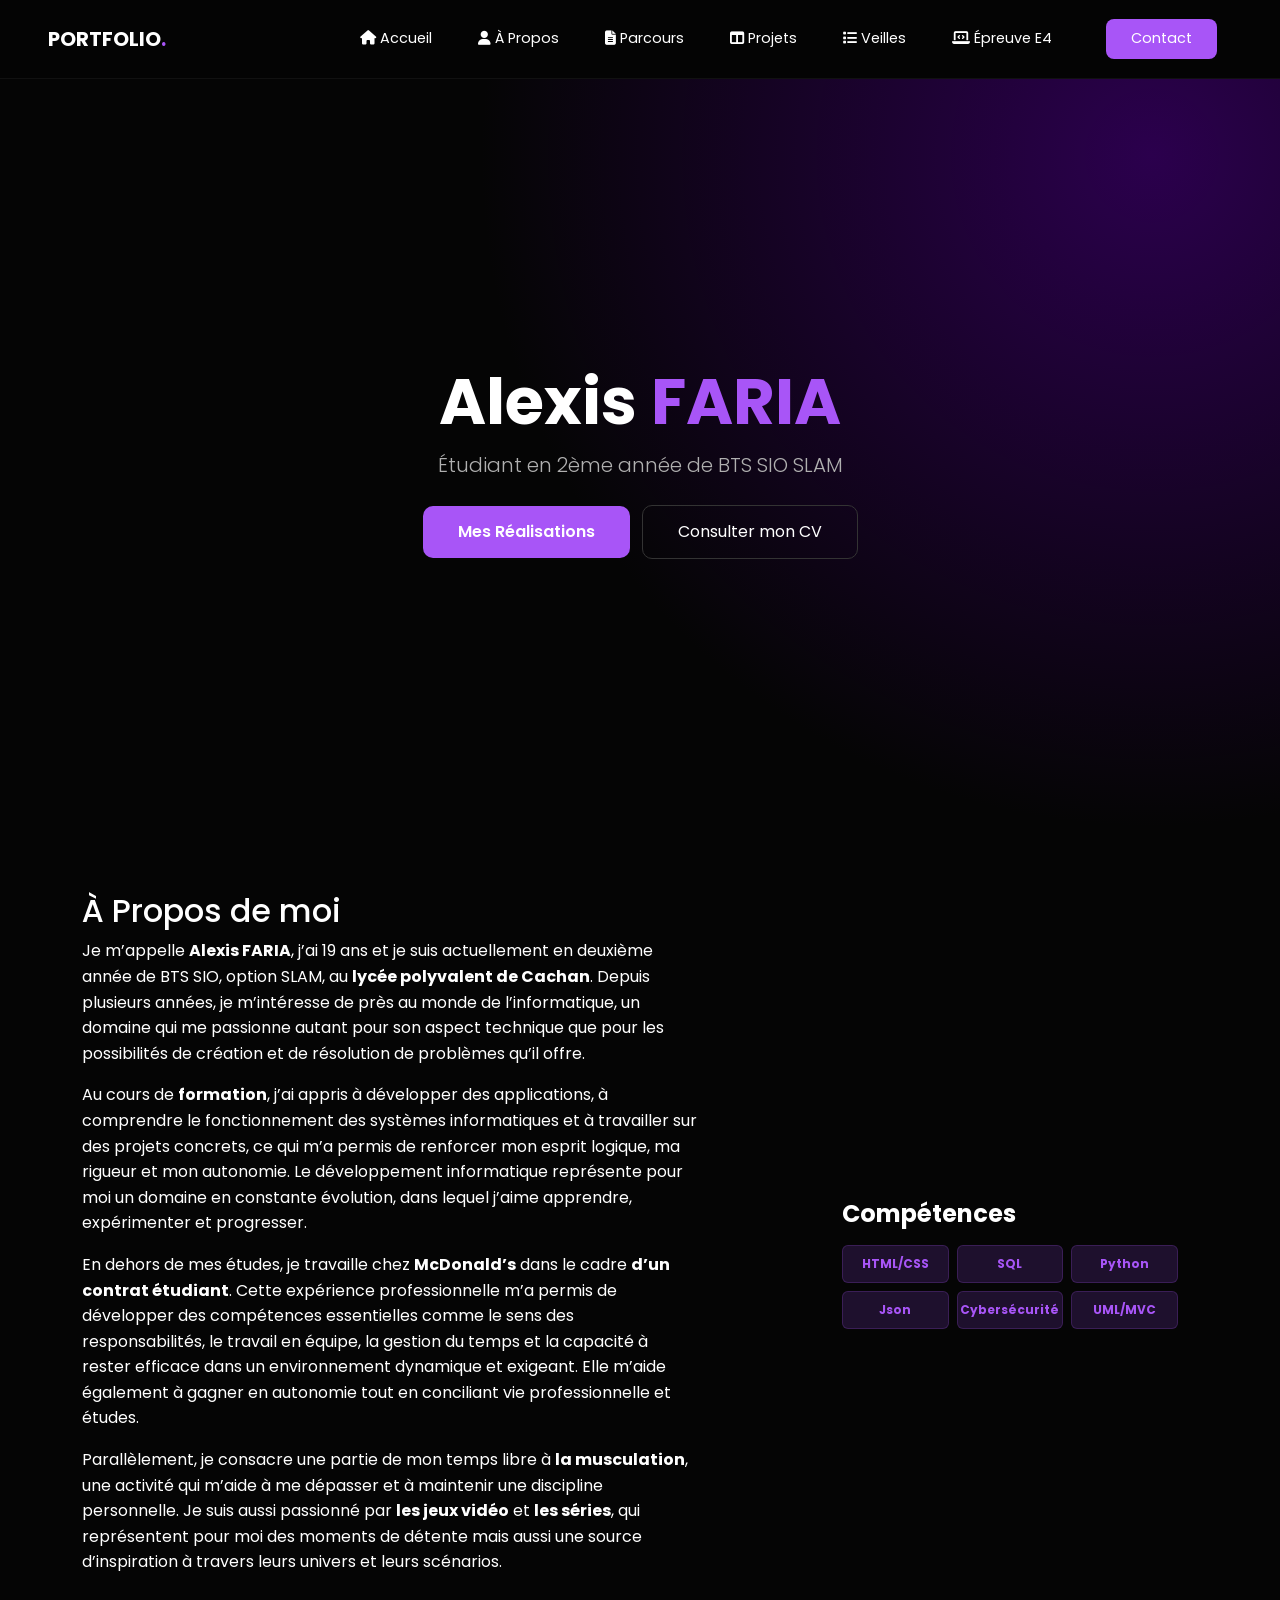
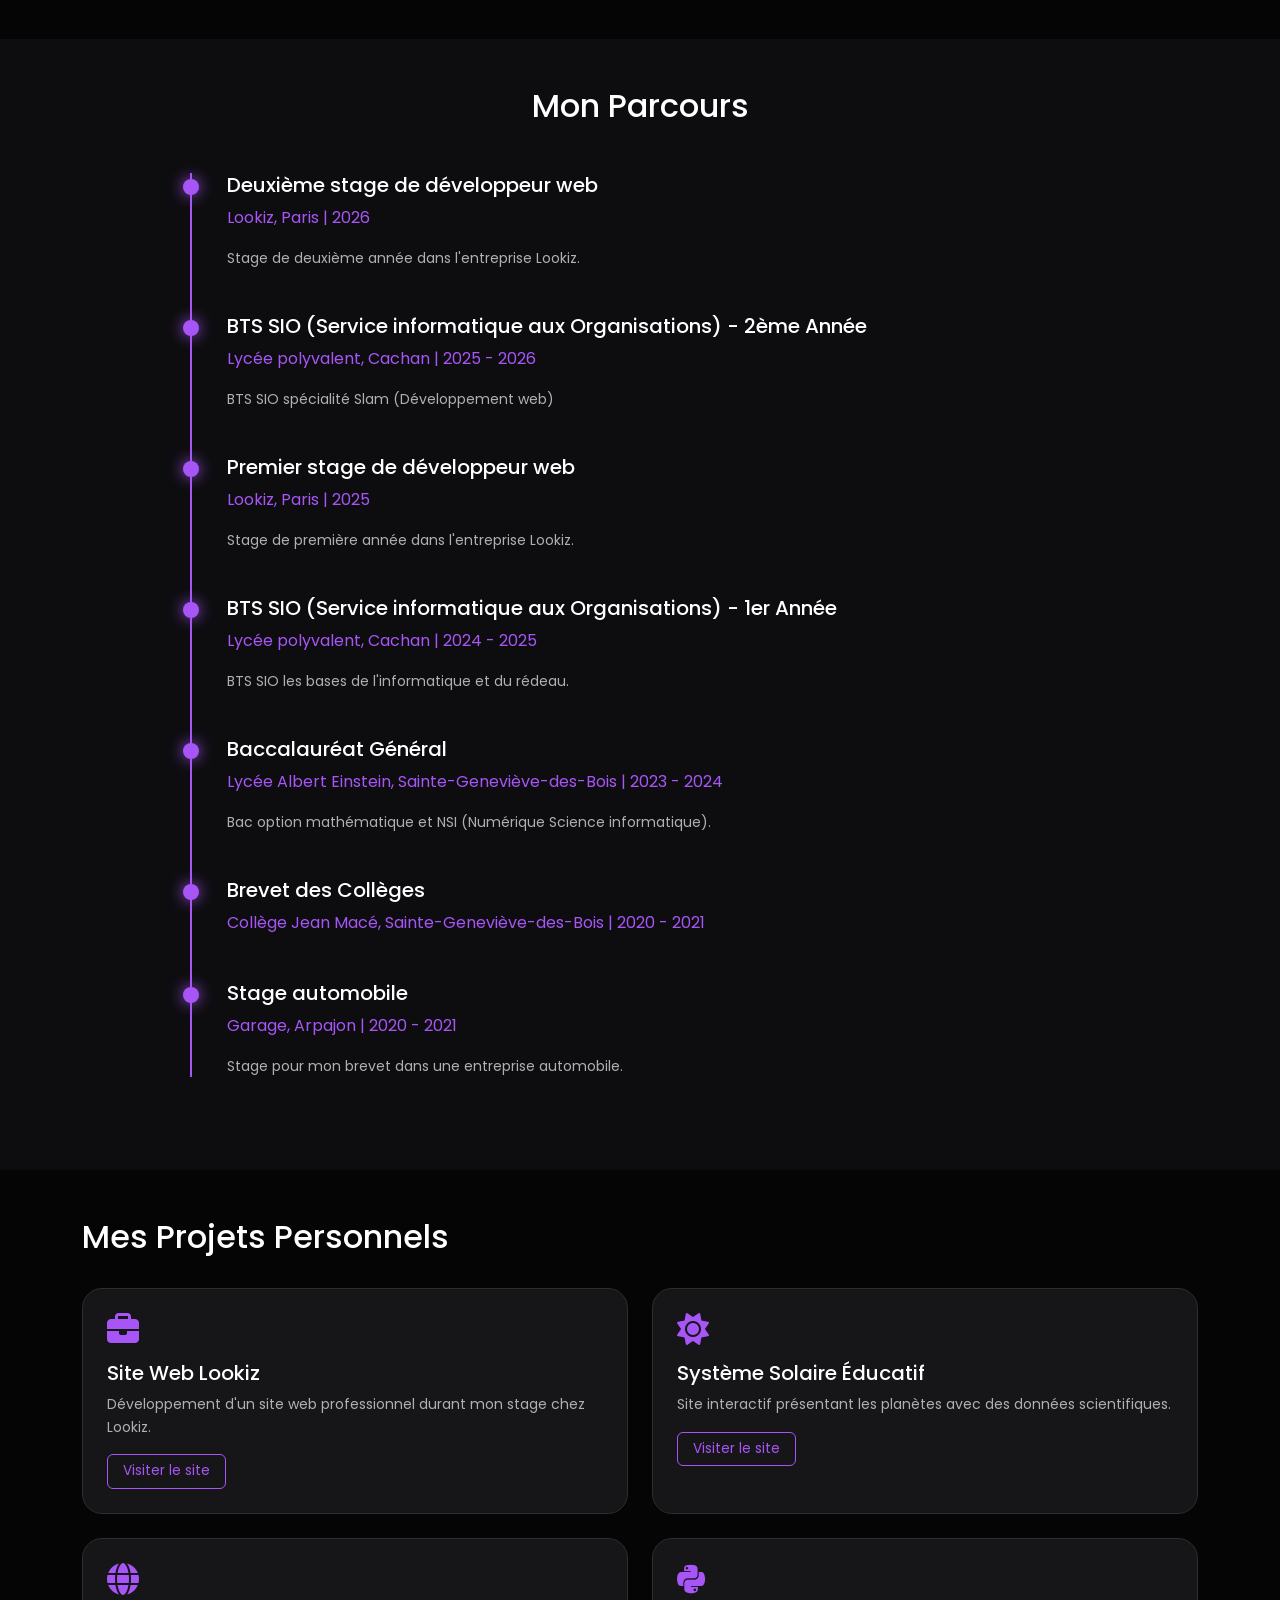
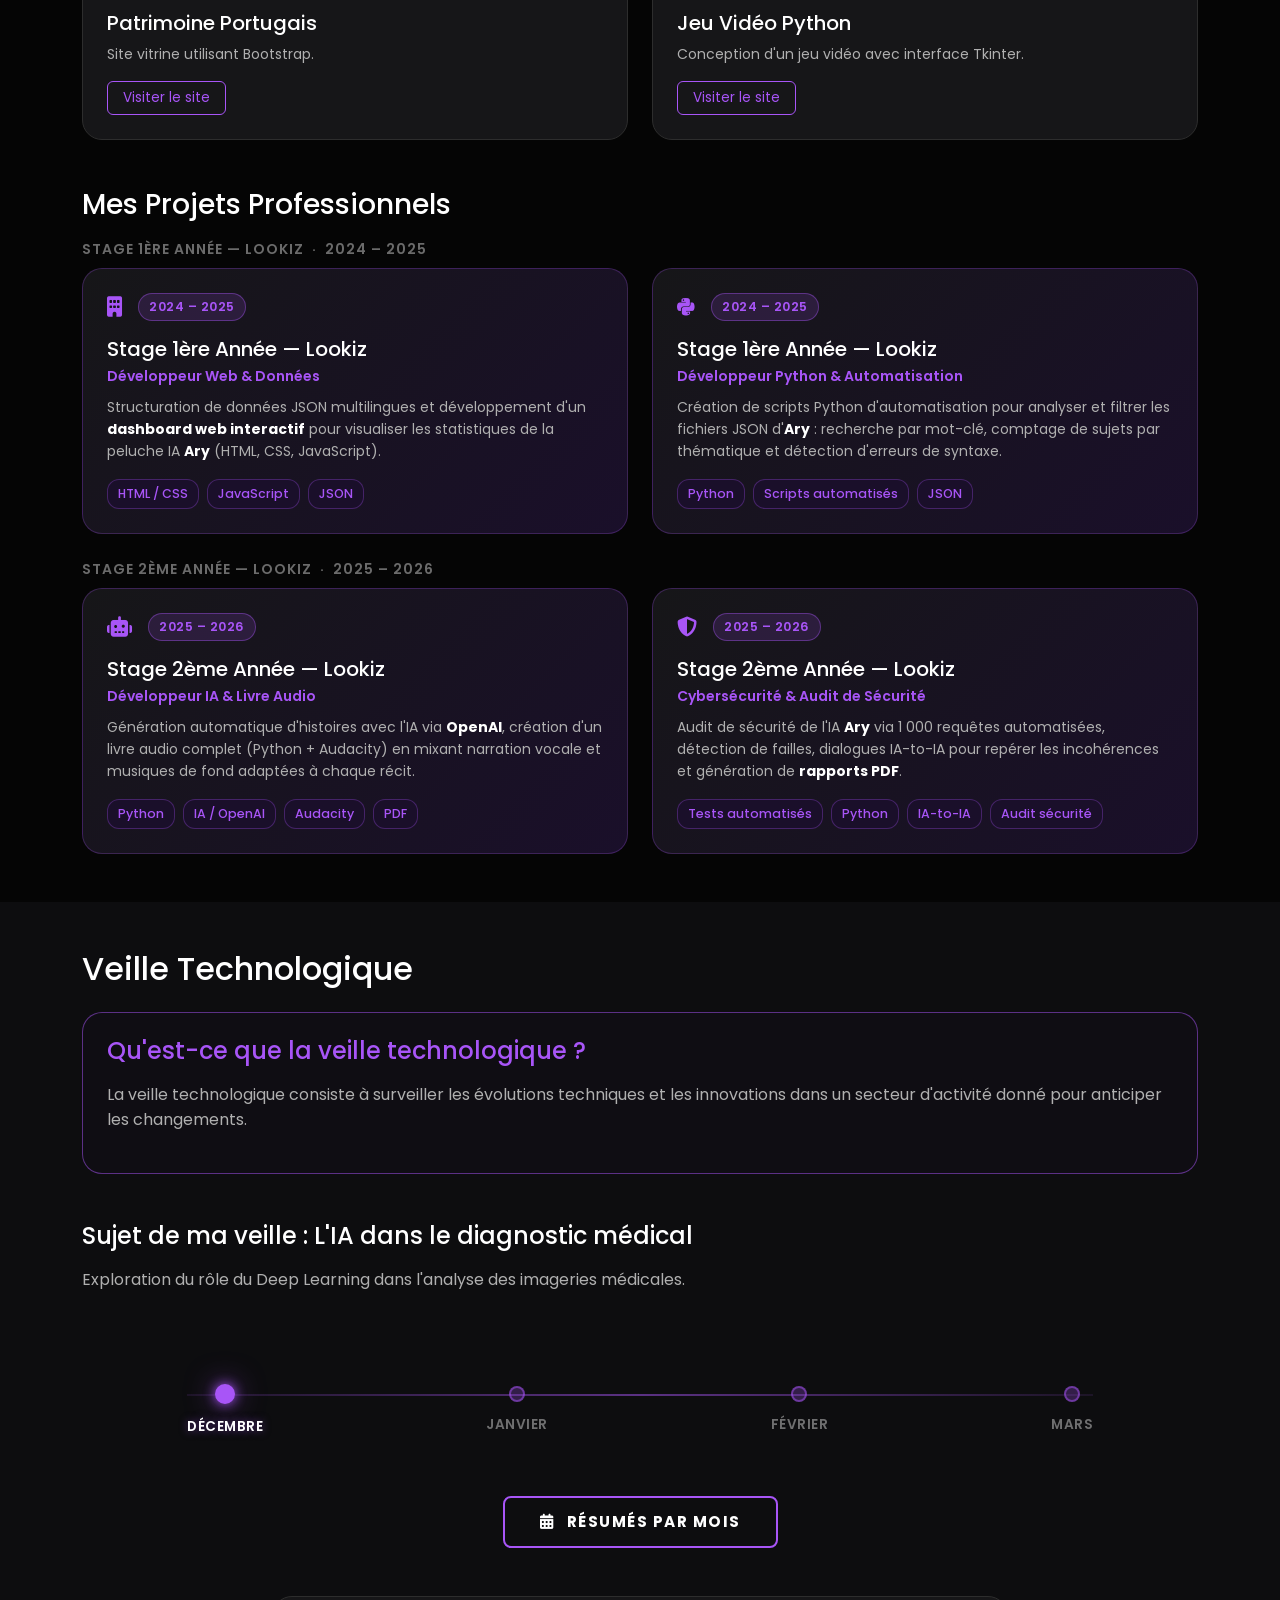
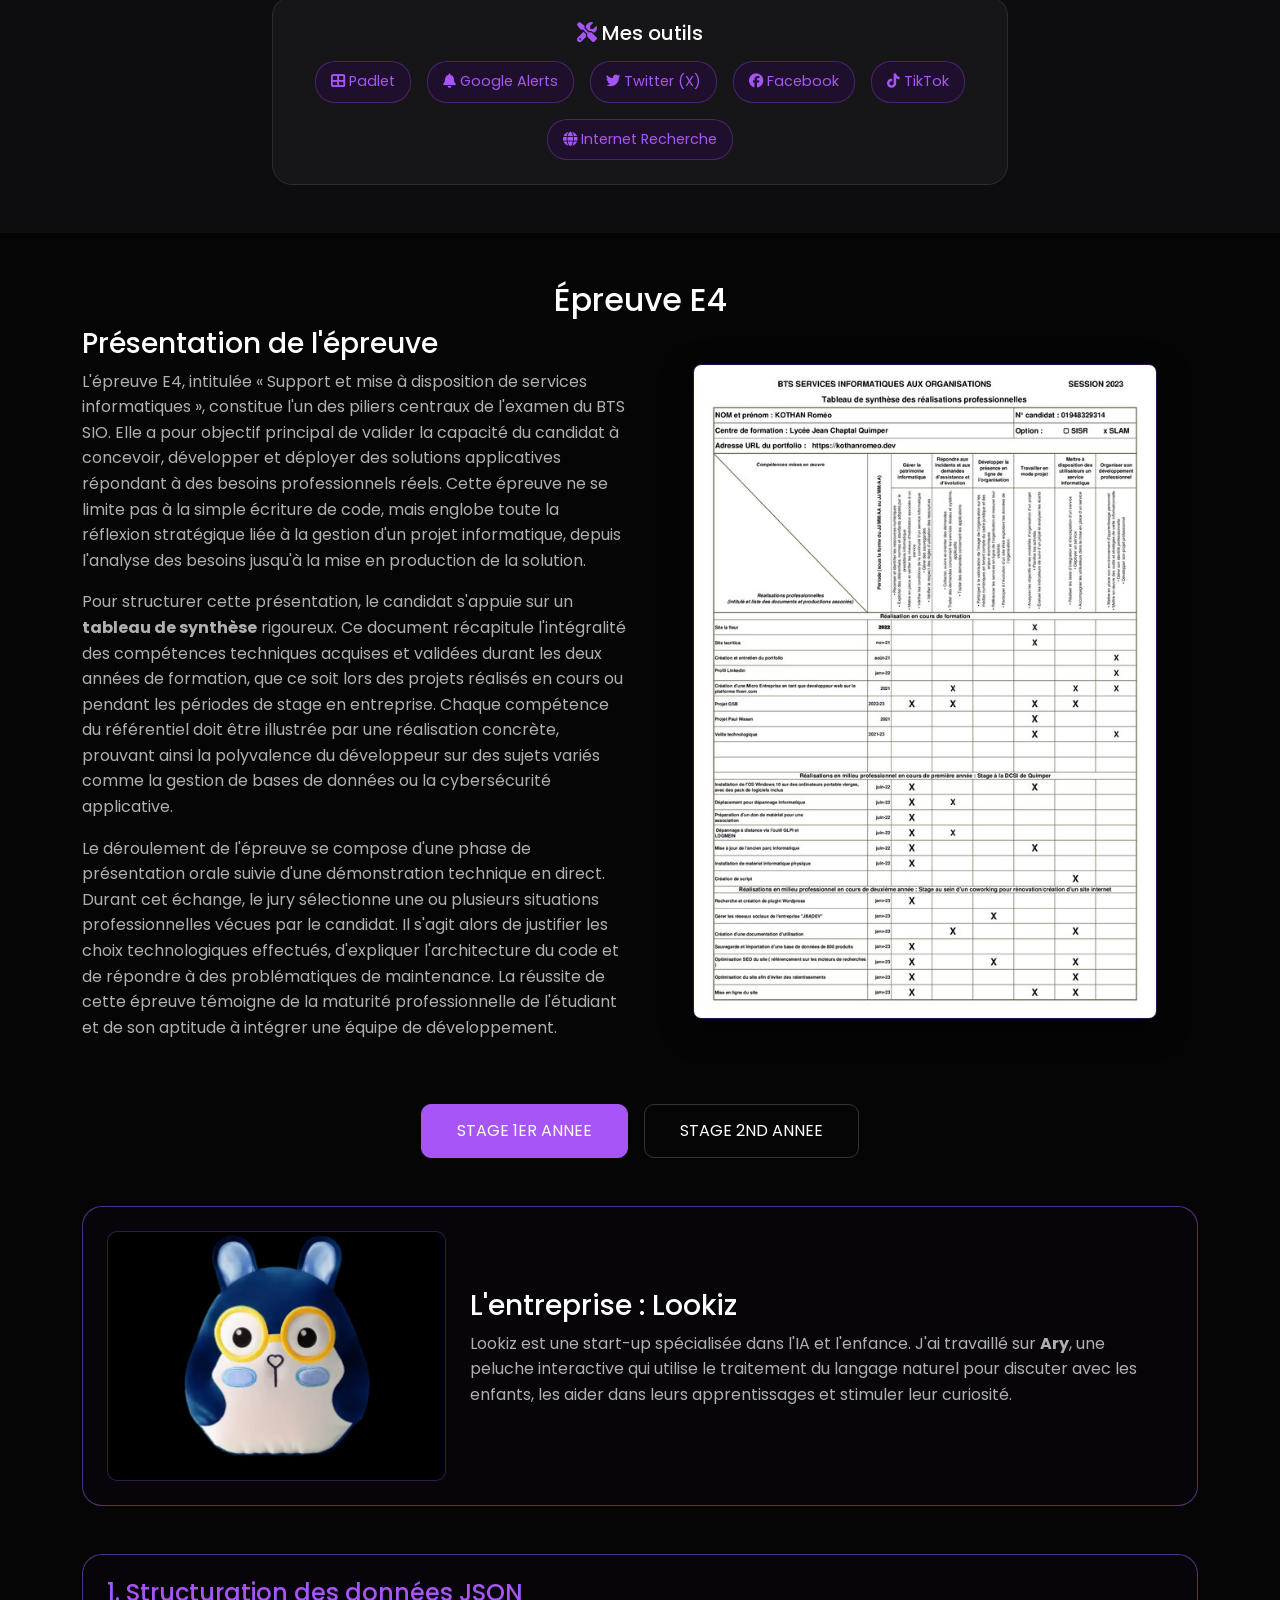
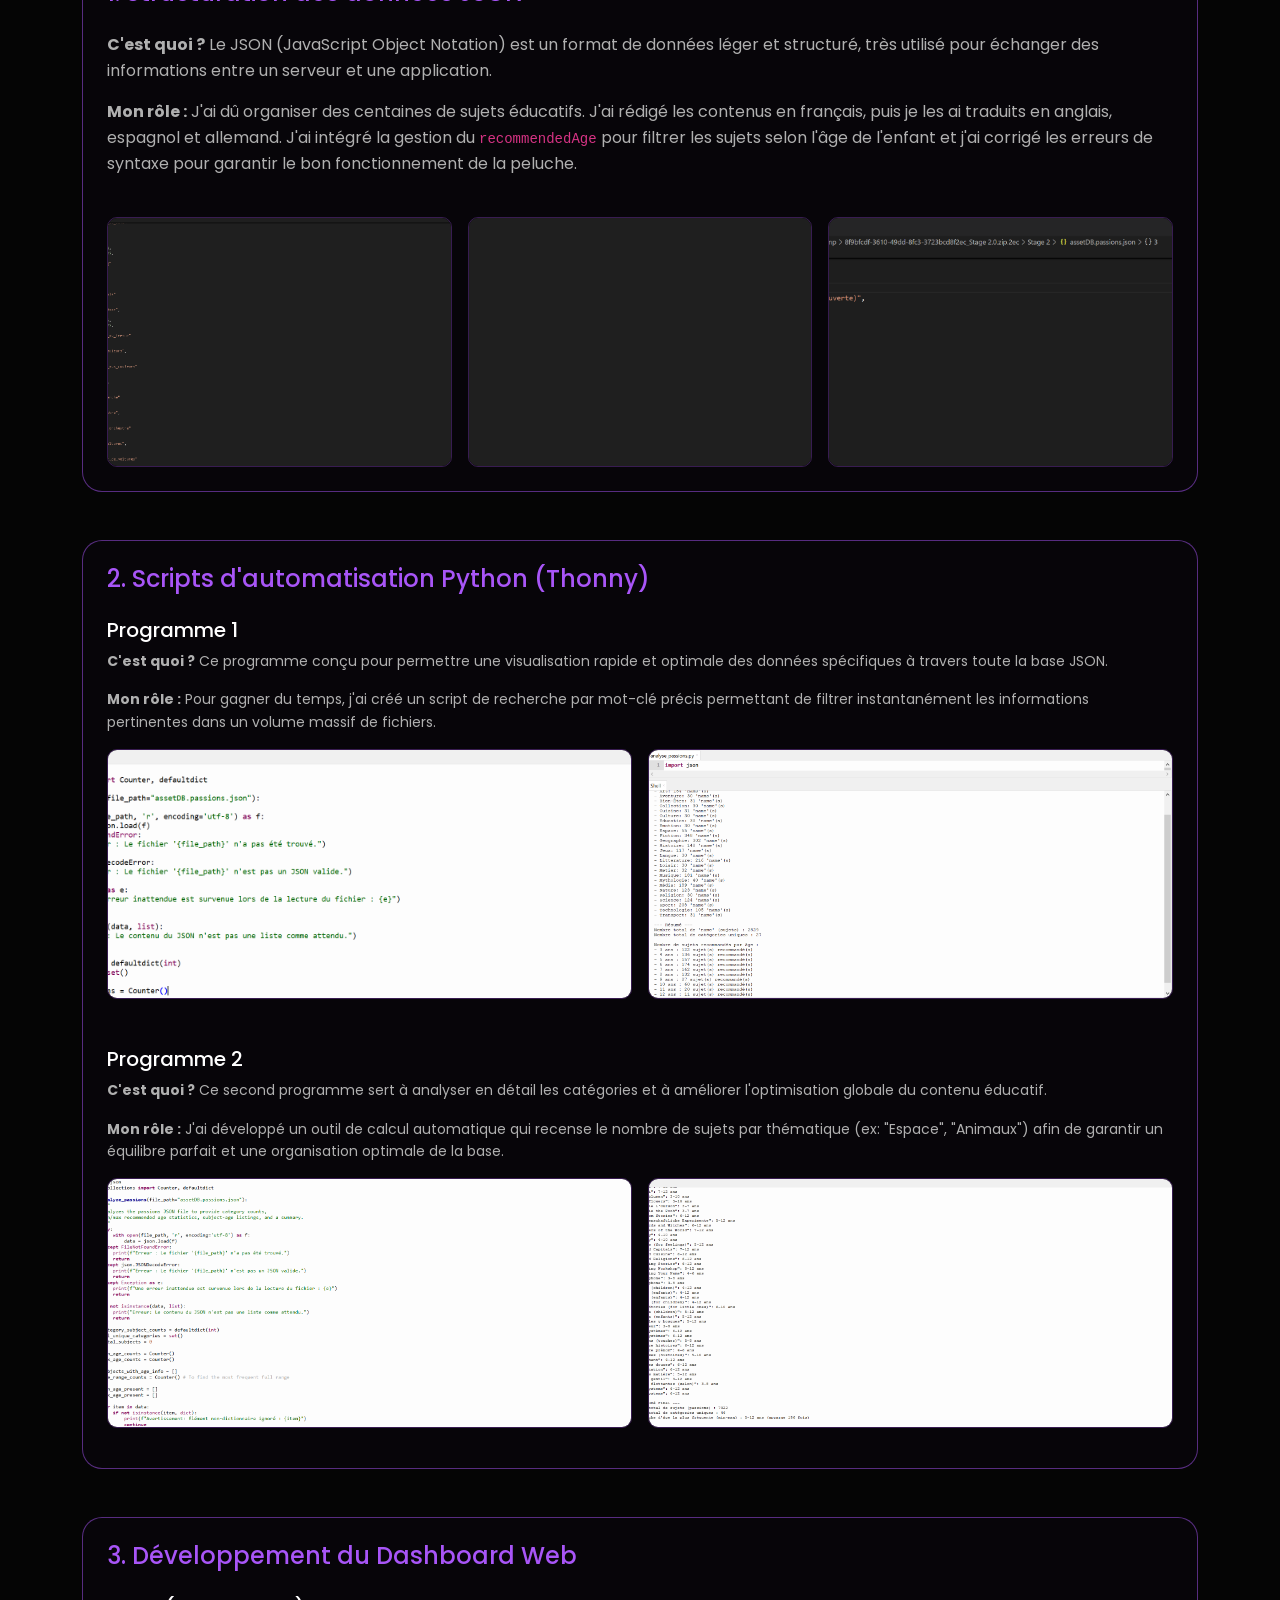
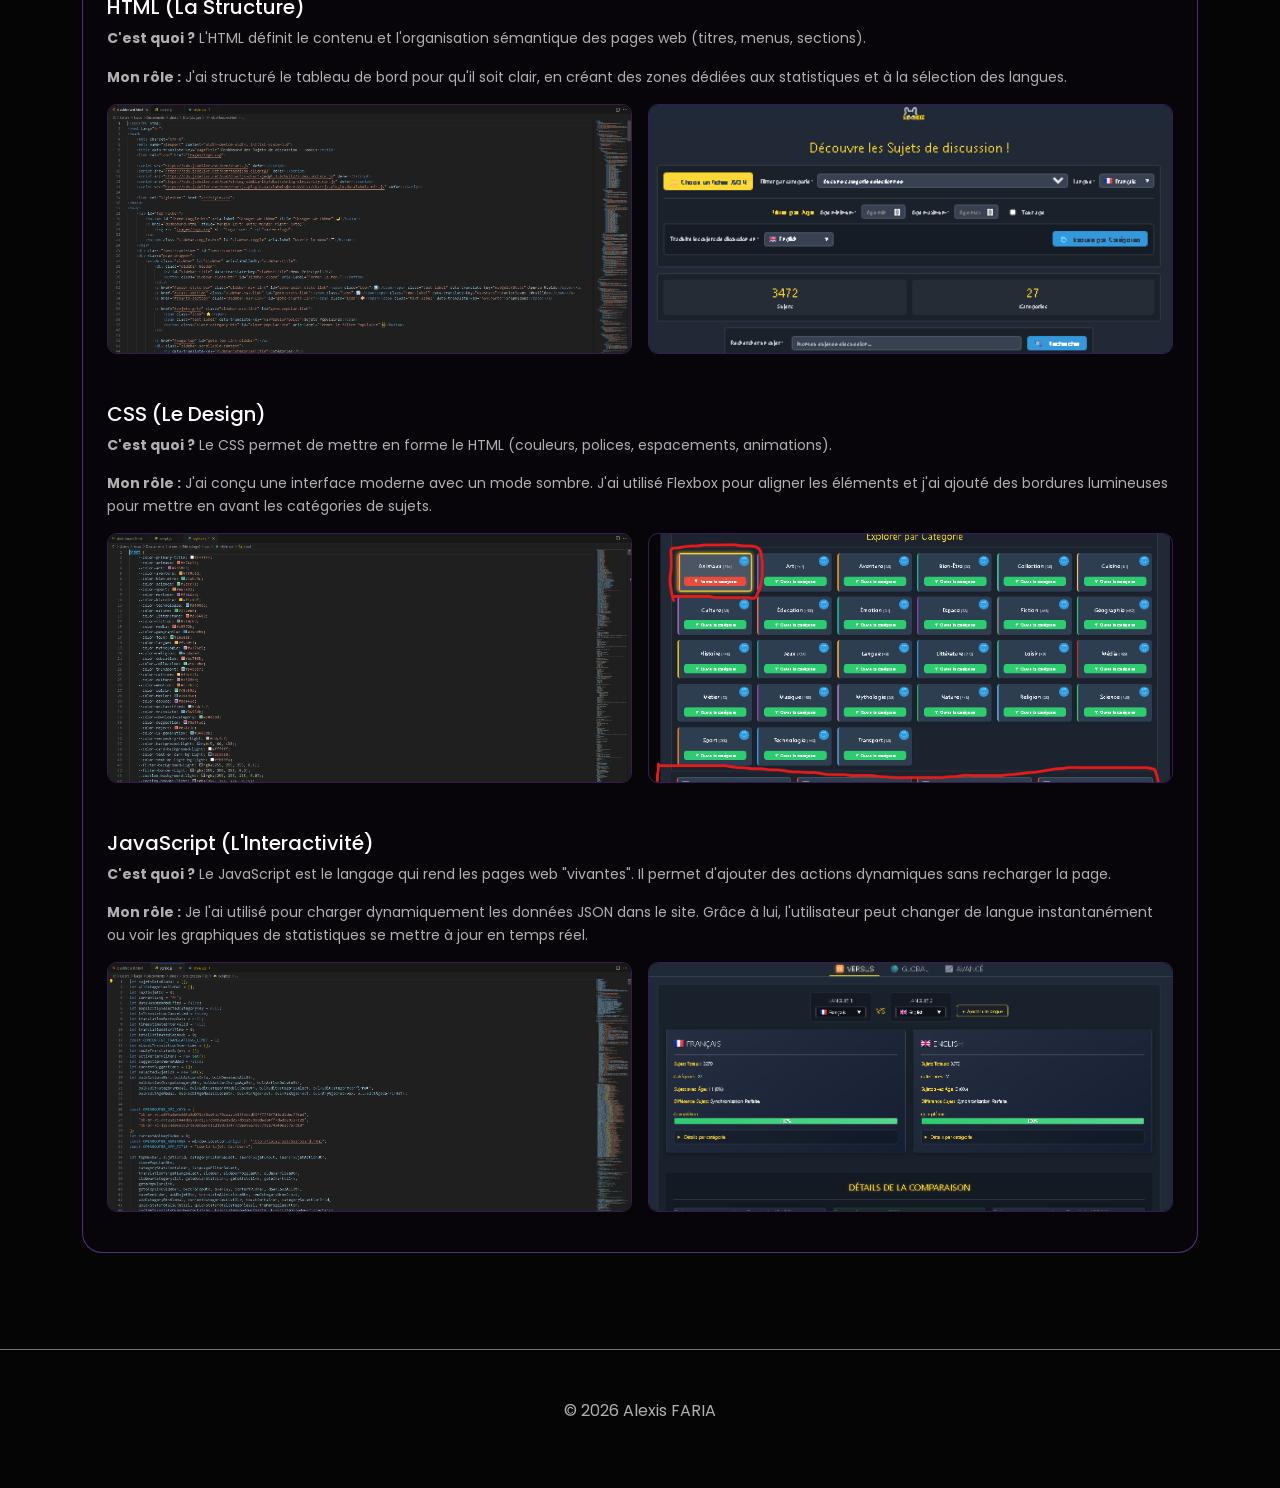
==== commit 699c7387: "V2" ====
--- a/index.html
+++ b/index.html
@@ -1,764 +1,764 @@
-<!DOCTYPE html>
-<html lang="fr">
-
-<head>
-    <meta charset="UTF-8">
-    <meta name="viewport" content="width=device-width, initial-scale=1.0">
-    <title>Portfolio | Alexis FARIA</title>
-    <link href="https://cdn.jsdelivr.net/npm/bootstrap@5.3.0/dist/css/bootstrap.min.css" rel="stylesheet">
-    <link rel="stylesheet" href="https://cdnjs.cloudflare.com/ajax/libs/font-awesome/6.5.1/css/all.min.css">
-    <link href="https://fonts.googleapis.com/css2?family=Poppins:wght@300;400;600;700&display=swap" rel="stylesheet">
-    <link rel="stylesheet" href="style.css">
-</head>
-
-<body>
-
-    <nav class="navbar navbar-expand-lg navbar-dark sticky-top custom-navbar">
-        <div class="container-fluid px-lg-5">
-            <a class="navbar-brand fw-bold" href="#">PORTFOLIO<span>.</span></a>
-            <button class="navbar-toggler" type="button" data-bs-toggle="collapse" data-bs-target="#navbarNav">
-                <span class="navbar-toggler-icon"></span>
-            </button>
-            <div class="collapse navbar-collapse" id="navbarNav">
-                <ul class="navbar-nav ms-auto align-items-center">
-                    <li class="nav-item"><a class="nav-link" href="#home"><i class="fas fa-home"></i> Accueil</a></li>
-                    <li class="nav-item"><a class="nav-link" href="#about"><i class="fas fa-user"></i> À Propos</a></li>
-                    <li class="nav-item"><a class="nav-link" href="#parcours"><i class="fas fa-file-alt"></i>
-                            Parcours</a></li>
-                    <li class="nav-item"><a class="nav-link" href="#projects"><i class="fas fa-columns"></i> Projets</a>
-                    </li>
-                    <li class="nav-item"><a class="nav-link" href="#veilles"><i class="fas fa-list"></i> Veilles</a>
-                    </li>
-                    <li class="nav-item"><a class="nav-link" href="#e4"><i class="fas fa-laptop-code"></i> Épreuve
-                            E4</a></li>
-                    <li class="nav-item ms-lg-3">
-                        <a class="nav-link btn-contact-purple text-center" href="contact.html">Contact</a>
-                    </li>
-                </ul>
-            </div>
-        </div>
-    </nav>
-
-    <header id="home" class="hero-section d-flex align-items-center">
-        <div class="container text-center">
-            <h1 class="display-3 fw-bold">Alexis <span>FARIA</span></h1>
-            <p class="lead text-gray">Étudiant en 2ème année de BTS SIO SLAM</p>
-            <div class="mt-4">
-                <a href="#projects" class="btn btn-purple-main me-2">Mes Réalisations</a>
-                <a href="CV-Slam.pdf" target="_blank" class="btn btn-outline-custom">Consulter mon CV</a>
-            </div>
-        </div>
-    </header>
-
-    <section id="about" class="py-5">
-        <div class="container">
-            <h2 class="section-title">À Propos de moi</h2>
-            <div class="row align-items-center">
-
-                <div class="col-md-7">
-                    <div class="about-text pe-lg-4">
-                        <p>Je m’appelle <strong>Alexis FARIA</strong>, j’ai 19 ans et je suis actuellement en deuxième
-                            année de BTS SIO, option SLAM, au <strong>lycée polyvalent de Cachan</strong>. Depuis
-                            plusieurs années, je m’intéresse de près au monde de l’informatique, un domaine qui me
-                            passionne autant pour son aspect technique que pour les possibilités de création et de
-                            résolution de problèmes qu’il offre.</p>
-
-                        <p>Au cours de <strong>formation</strong>, j’ai appris à développer des applications, à
-                            comprendre le fonctionnement des systèmes informatiques et à travailler sur des projets
-                            concrets, ce qui m’a permis de renforcer mon esprit logique, ma rigueur et mon autonomie. Le
-                            développement informatique représente pour moi un domaine en constante évolution, dans
-                            lequel j’aime apprendre, expérimenter et progresser.</p>
-
-                        <p>En dehors de mes études, je travaille chez <strong>McDonald’s</strong> dans le cadre
-                            <strong>d’un contrat étudiant</strong>. Cette expérience professionnelle m’a permis de
-                            développer des compétences essentielles comme le sens des responsabilités, le travail en
-                            équipe, la gestion du temps et la capacité à rester efficace dans un environnement dynamique
-                            et exigeant. Elle m’aide également à gagner en autonomie tout en conciliant vie
-                            professionnelle et études.
-                        </p>
-
-                        <p>Parallèlement, je consacre une partie de mon temps libre à <strong>la musculation</strong>,
-                            une activité qui m’aide à me dépasser et à maintenir une discipline personnelle. Je suis
-                            aussi passionné par <strong>les jeux vidéo</strong> et <strong>les séries</strong>, qui
-                            représentent pour moi des moments de détente mais aussi une source d’inspiration à travers
-                            leurs univers et leurs scénarios.</p>
-                    </div>
-                </div>
-
-                <div class="col-md-4 ms-lg-auto">
-                    <h4 class="text-white mb-3 fw-bold">Compétences</h4>
-
-                    <div class="skills-grid d-flex flex-wrap gap-2">
-                        <span class="badge badge-skill m-0">HTML/CSS</span>
-                        <span class="badge badge-skill m-0">SQL</span>
-                        <span class="badge badge-skill m-0">Python</span>
-                        <span class="badge badge-skill m-0">Bootstrap</span>
-                        <span class="badge badge-skill m-0">Linux</span>
-                        <span class="badge badge-skill m-0">GitHub</span>
-                    </div>
-                </div>
-
-            </div>
-        </div>
-    </section>
-
-    <section id="parcours" class="py-5 bg-darker">
-        <div class="container">
-            <h2 class="section-title text-center">Mon Parcours</h2>
-            <div class="timeline mt-5">
-                <div class="timeline-item">
-                    <h5>Deuxième stage de développeur web</h5>
-                    <p class="text-purple">Lookiz, Paris | 2026</p>
-                    <p class="small text-gray">Stage de deuxième année dans l'entreprise Lookiz.</p>
-                </div>
-                <div class="timeline-item">
-                    <h5>BTS SIO (Service informatique aux Organisations) - 2ème Année</h5>
-                    <p class="text-purple">Lycée polyvalent, Cachan | 2025 - 2026</p>
-                    <p class="small text-gray">BTS SIO spécialité Slam (Développement web)</p>
-                </div>
-                <div class="timeline-item">
-                    <h5>Premier stage de développeur web</h5>
-                    <p class="text-purple">Lookiz, Paris | 2025</p>
-                    <p class="small text-gray">Stage de première année dans l'entreprise Lookiz.</p>
-                </div>
-                <div class="timeline-item">
-                    <h5>BTS SIO (Service informatique aux Organisations) - 1er Année</h5>
-                    <p class="text-purple">Lycée polyvalent, Cachan | 2024 - 2025</p>
-                    <p class="small text-gray">BTS SIO les bases de l'informatique et du rédeau.</p>
-                </div>
-                <div class="timeline-item">
-                    <h5>Baccalauréat Général</h5>
-                    <p class="text-purple">Lycée Albert Einstein, Sainte-Geneviève-des-Bois | 2023 - 2024</p>
-                    <p class="small text-gray">Bac option mathématique et NSI (Numérique Science informatique).</p>
-                </div>
-                <div class="timeline-item">
-                    <h5>Brevet des Collèges</h5>
-                    <p class="text-purple">Collège Jean Macé, Sainte-Geneviève-des-Bois | 2020 - 2021</p>
-                </div>
-                <div class="timeline-item">
-                    <h5>Stage automobile</h5>
-                    <p class="text-purple">Garage, Arpajon | 2020 - 2021</p>
-                    <p class="small text-gray">Stage pour mon brevet dans une entreprise automobile.</p>
-                </div>
-            </div>
-        </div>
-    </section>
-
-    <section id="projects" class="py-5 pb-5">
-        <div class="container">
-            <h2 class="section-title">Mes Projets Personnels</h2>
-            <div class="row g-4 mt-2">
-                <div class="col-md-6">
-                    <div class="card project-card h-100">
-                        <div class="card-body p-4">
-                            <i class="fas fa-briefcase fa-2x mb-3 text-purple"></i>
-                            <h5 class="card-title text-white">Site Web Lookiz</h5>
-                            <p class="card-text text-gray small">Développement d'un site web professionnel durant mon
-                                stage chez Lookiz.</p>
-                            <a href="Site finaliser/dashboard.html" target="_blank"
-                                class="btn btn-sm btn-purple-visit">Visiter le site</a>
-                        </div>
-                    </div>
-                </div>
-                <div class="col-md-6">
-                    <div class="card project-card h-100">
-                        <div class="card-body p-4">
-                            <i class="fas fa-sun fa-2x mb-3 text-purple"></i>
-                            <h5 class="card-title text-white">Système Solaire Éducatif</h5>
-                            <p class="card-text text-gray small">Site interactif présentant les planètes avec des
-                                données scientifiques.</p>
-                            <a href="Projet info/index.html" target="_blank" class="btn btn-sm btn-purple-visit">Visiter
-                                le site</a>
-                        </div>
-                    </div>
-                </div>
-                <div class="col-md-6">
-                    <div class="card project-card h-100">
-                        <div class="card-body p-4">
-                            <i class="fas fa-globe fa-2x mb-3 text-purple"></i>
-                            <h5 class="card-title text-white">Patrimoine Portugais</h5>
-                            <p class="card-text text-gray small">Site vitrine utilisant Bootstrap.</p>
-                            <a href="Portugal (Projet)/index.html" target="_blank"
-                                class="btn btn-sm btn-purple-visit">Visiter
-                                le site</a>
-                        </div>
-                    </div>
-                </div>
-                <div class="col-md-6">
-                    <div class="card project-card h-100">
-                        <div class="card-body p-4">
-                            <i class="fab fa-python fa-2x mb-3 text-purple"></i>
-                            <h5 class="card-title text-white">Jeu Vidéo Python</h5>
-                            <p class="card-text text-gray small">Conception d'un jeu vidéo avec interface Tkinter.</p>
-                            <a href="Jeux vidéos/index.html" target="_blank" class="btn btn-sm btn-purple-visit">Visiter
-                                le site</a>
-                        </div>
-                    </div>
-                </div>
-            </div>
-
-            <!-- Sous-section Projets Professionnels -->
-            <div class="mt-5">
-                <h3 class="section-title">Mes Projets Professionnels</h3>
-
-                <!-- ── Ligne 1 : Stage 1ère Année ── -->
-                <p class="text-gray small mt-3 mb-2 fw-semibold"
-                    style="letter-spacing:1px; text-transform:uppercase; opacity:0.6;">Stage 1ère Année — Lookiz
-                    &nbsp;·&nbsp; 2024 – 2025</p>
-                <div class="row g-4">
-
-                    <!-- Carte 1A : Dashboard Web & Données -->
-                    <div class="col-md-6">
-                        <div class="card project-card project-pro-card h-100">
-                            <div class="card-body p-4">
-                                <div class="d-flex align-items-center mb-3">
-                                    <div class="pro-badge me-3">
-                                        <i class="fas fa-building fa-lg text-purple"></i>
-                                    </div>
-                                    <span class="pro-year-badge">2024 – 2025</span>
-                                </div>
-                                <h5 class="card-title text-white mb-1">Stage 1ère Année — Lookiz</h5>
-                                <p class="text-purple small fw-semibold mb-2">Développeur Web & Données</p>
-                                <p class="card-text text-gray small">Structuration de données JSON multilingues et
-                                    développement d'un <strong class="text-white">dashboard web interactif</strong> pour
-                                    visualiser les statistiques de la peluche IA <strong class="text-white">Ary</strong>
-                                    (HTML, CSS, JavaScript).</p>
-                                <div class="d-flex flex-wrap gap-2 mt-3">
-                                    <span class="badge-tool-sm">HTML / CSS</span>
-                                    <span class="badge-tool-sm">JavaScript</span>
-                                    <span class="badge-tool-sm">JSON</span>
-                                </div>
-                            </div>
-                        </div>
-                    </div>
-
-                    <!-- Carte 1B : Programmes Python -->
-                    <div class="col-md-6">
-                        <div class="card project-card project-pro-card h-100">
-                            <div class="card-body p-4">
-                                <div class="d-flex align-items-center mb-3">
-                                    <div class="pro-badge me-3">
-                                        <i class="fab fa-python fa-lg text-purple"></i>
-                                    </div>
-                                    <span class="pro-year-badge">2024 – 2025</span>
-                                </div>
-                                <h5 class="card-title text-white mb-1">Stage 1ère Année — Lookiz</h5>
-                                <p class="text-purple small fw-semibold mb-2">Développeur Python & Automatisation</p>
-                                <p class="card-text text-gray small">Création de scripts Python d'automatisation pour
-                                    analyser et filtrer les fichiers JSON d'<strong class="text-white">Ary</strong> :
-                                    recherche par mot-clé, comptage de sujets par thématique et détection d'erreurs de
-                                    syntaxe.</p>
-                                <div class="d-flex flex-wrap gap-2 mt-3">
-                                    <span class="badge-tool-sm">Python</span>
-                                    <span class="badge-tool-sm">Scripts automatisés</span>
-                                    <span class="badge-tool-sm">JSON</span>
-                                </div>
-                            </div>
-                        </div>
-                    </div>
-                </div>
-
-                <!-- ── Ligne 2 : Stage 2ème Année ── -->
-                <p class="text-gray small mt-4 mb-2 fw-semibold"
-                    style="letter-spacing:1px; text-transform:uppercase; opacity:0.6;">Stage 2ème Année — Lookiz
-                    &nbsp;·&nbsp; 2025 – 2026</p>
-                <div class="row g-4">
-
-                    <!-- Carte 2A : IA & Livre Audio -->
-                    <div class="col-md-6">
-                        <div class="card project-card project-pro-card h-100">
-                            <div class="card-body p-4">
-                                <div class="d-flex align-items-center mb-3">
-                                    <div class="pro-badge me-3">
-                                        <i class="fas fa-robot fa-lg text-purple"></i>
-                                    </div>
-                                    <span class="pro-year-badge">2025 – 2026</span>
-                                </div>
-                                <h5 class="card-title text-white mb-1">Stage 2ème Année — Lookiz</h5>
-                                <p class="text-purple small fw-semibold mb-2">Développeur IA & Livre Audio</p>
-                                <p class="card-text text-gray small">Génération automatique d'histoires avec l'IA via
-                                    <strong class="text-white">OpenAI</strong>, création d'un livre audio complet
-                                    (Python + Audacity) en mixant narration vocale et musiques de fond adaptées à chaque
-                                    récit.</p>
-                                <div class="d-flex flex-wrap gap-2 mt-3">
-                                    <span class="badge-tool-sm">Python</span>
-                                    <span class="badge-tool-sm">IA / OpenAI</span>
-                                    <span class="badge-tool-sm">Audacity</span>
-                                    <span class="badge-tool-sm">PDF</span>
-                                </div>
-                            </div>
-                        </div>
-                    </div>
-
-                    <!-- Carte 2B : Cybersécurité -->
-                    <div class="col-md-6">
-                        <div class="card project-card project-pro-card h-100">
-                            <div class="card-body p-4">
-                                <div class="d-flex align-items-center mb-3">
-                                    <div class="pro-badge me-3">
-                                        <i class="fas fa-shield-alt fa-lg text-purple"></i>
-                                    </div>
-                                    <span class="pro-year-badge">2025 – 2026</span>
-                                </div>
-                                <h5 class="card-title text-white mb-1">Stage 2ème Année — Lookiz</h5>
-                                <p class="text-purple small fw-semibold mb-2">Cybersécurité & Audit de Sécurité</p>
-                                <p class="card-text text-gray small">Audit de sécurité de l'IA <strong
-                                        class="text-white">Ary</strong> via 1 000 requêtes automatisées, détection de
-                                    failles, dialogues IA-to-IA pour repérer les incohérences et génération de <strong
-                                        class="text-white">rapports PDF</strong>.</p>
-                                <div class="d-flex flex-wrap gap-2 mt-3">
-                                    <span class="badge-tool-sm">Tests automatisés</span>
-                                    <span class="badge-tool-sm">Python</span>
-                                    <span class="badge-tool-sm">IA-to-IA</span>
-                                    <span class="badge-tool-sm">Audit sécurité</span>
-                                </div>
-                            </div>
-                        </div>
-                    </div>
-
-
-                </div>
-    </section>
-
-
-    <section id="veilles" class="py-5 bg-darker">
-        <div class="container">
-            <h2 class="section-title">Veille Technologique</h2>
-            <div class="row mt-4">
-                <div class="col-12">
-                    <div class="card project-card p-4 mb-5 border-purple-light">
-                        <h4 class="text-purple mb-3">Qu'est-ce que la veille technologique ?</h4>
-                        <p class="text-gray">
-                            La veille technologique consiste à surveiller les évolutions techniques et les innovations
-                            dans un secteur d'activité donné pour anticiper les changements.
-                        </p>
-                    </div>
-                </div>
-            </div>
-            <div class="row">
-                <div class="col-lg-12">
-                    <h4 class="text-white mb-3">Sujet de ma veille : L'IA dans le diagnostic médical</h4>
-                    <p class="text-gray">Exploration du rôle du Deep Learning dans l'analyse des imageries médicales.
-                    </p>
-                </div>
-            </div>
-            <!-- Frise chronologique interactive -->
-            <section class="py-5 bg-darker">
-                <div class="container">
-                    <div class="row">
-                        <div class="col-lg-10 mx-auto">
-                            <div class="veille-timeline-container">
-                                <div class="veille-timeline-line"></div>
-                                <div class="veille-timeline-dots">
-                                    <div class="veille-dot-group" data-month="11" data-target="dec">
-                                        <div class="veille-dot"></div>
-                                        <span class="veille-month">Décembre</span>
-                                    </div>
-                                    <div class="veille-dot-group" data-month="0" data-target="jan">
-                                        <div class="veille-dot"></div>
-                                        <span class="veille-month">Janvier</span>
-                                    </div>
-                                    <div class="veille-dot-group" data-month="1" data-target="fev">
-                                        <div class="veille-dot"></div>
-                                        <span class="veille-month">Février</span>
-                                    </div>
-                                    <div class="veille-dot-group" data-month="2" data-target="mar">
-                                        <div class="veille-dot"></div>
-                                        <span class="veille-month">Mars</span>
-                                    </div>
-
-                                </div>
-                            </div>
-                        </div>
-                    </div>
-                </div>
-            </section>
-            <script>
-                // Illumine uniquement le mois actuel sur la frise
-                (function () {
-                    const currentMonth = new Date().getMonth(); // 0=Jan, 1=Fév, ..., 11=Déc
-                    const dotGroups = document.querySelectorAll('.veille-dot-group');
-                    dotGroups.forEach(function (group) {
-                        const month = parseInt(group.getAttribute('data-month'));
-                        if (month === currentMonth) {
-                            group.querySelector('.veille-dot').classList.add('active');
-                            group.querySelector('.veille-month').classList.add('active');
-                        }
-                    });
-                })();
-            </script>
-
-            <!-- Bouton Résumés par mois -->
-            <div class="row mb-5">
-                <div class="col-12 text-center">
-                    <a href="veille.html" class="btn-resume-mois">
-                        <i class="fas fa-calendar-alt"></i> RÉSUMÉS PAR MOIS
-                    </a>
-                </div>
-            </div>
-
-            <div class="row mt-4">
-                <div class="col-md-8 mx-auto">
-                    <div class="card project-card p-4 text-center">
-                        <h5 class="text-white mb-3"><i class="fas fa-tools text-purple"></i> Mes outils</h5>
-                        <div class="d-flex flex-wrap justify-content-center gap-3">
-                            <span class="badge-tool"><i class="fas fa-flask"></i> FDA.gov</span>
-                            <span class="badge-tool"><i class="fas fa-globe"></i> WHO / OMS</span>
-                            <span class="badge-tool"><i class="fas fa-microscope"></i> NIH.gov</span>
-                            <span class="badge-tool"><i class="fas fa-x-ray"></i> Radiology Business</span>
-                            <span class="badge-tool"><i class="fas fa-stethoscope"></i> Diagnostic Imaging</span>
-                            <span class="badge-tool"><i class="fas fa-newspaper"></i> EurekaAlert</span>
-                            <span class="badge-tool"><i class="fas fa-book-medical"></i> Nature Journal</span>
-                        </div>
-                    </div>
-                </div>
-            </div>
-        </div>
-    </section>
-
-    <section id="e4" class="py-5">
-        <div class="container">
-            <h2 class="section-title text-center">Épreuve E4</h2>
-
-            <div class="row g-4 mb-5 align-items-center">
-                <div class="col-md-6">
-                    <h3 class="text-white">Présentation de l'épreuve</h3>
-                    <p class="text-gray">L'épreuve E4, intitulée « Support et mise à disposition de services
-                        informatiques », constitue l'un des piliers centraux de l'examen du BTS SIO. Elle a pour
-                        objectif principal de valider la capacité du candidat à concevoir, développer et déployer des
-                        solutions applicatives répondant à des besoins professionnels réels. Cette épreuve ne se limite
-                        pas à la simple écriture de code, mais englobe toute la réflexion stratégique liée à la gestion
-                        d'un projet informatique, depuis l'analyse des besoins jusqu'à la mise en production de la
-                        solution.</p>
-
-                    <p class="text-gray">Pour structurer cette présentation, le candidat s'appuie sur un <strong>tableau
-                            de synthèse</strong> rigoureux. Ce document récapitule l'intégralité des compétences
-                        techniques acquises et validées durant les deux années de formation, que ce soit lors des
-                        projets réalisés en cours ou pendant les périodes de stage en entreprise. Chaque compétence du
-                        référentiel doit être illustrée par une réalisation concrète, prouvant ainsi la polyvalence du
-                        développeur sur des sujets variés comme la gestion de bases de données ou la cybersécurité
-                        applicative.</p>
-
-                    <p class="text-gray">Le déroulement de l'épreuve se compose d'une phase de présentation orale suivie
-                        d'une démonstration technique en direct. Durant cet échange, le jury sélectionne une ou
-                        plusieurs situations professionnelles vécues par le candidat. Il s'agit alors de justifier les
-                        choix technologiques effectués, d'expliquer l'architecture du code et de répondre à des
-                        problématiques de maintenance. La réussite de cette épreuve témoigne de la maturité
-                        professionnelle de l'étudiant et de son aptitude à intégrer une équipe de développement.</p>
-                </div>
-
-                <div class="col-md-6 text-center">
-                    <img src="Photo (stage)/tableau.jpg" class="img-fluid img-standard img-tableau"
-                        alt="Tableau de synthèse">
-                </div>
-            </div>
-
-            <div class="text-center mb-5">
-                <div class="nav nav-pills justify-content-center gap-3" id="pills-tab" role="tablist">
-                    <button class="btn btn-outline-custom active" id="pills-stage1-tab" data-bs-toggle="pill"
-                        data-bs-target="#pills-stage1" type="button" role="tab">STAGE 1ER ANNEE</button>
-                    <button class="btn btn-outline-custom" id="pills-stage2-tab" data-bs-toggle="pill"
-                        data-bs-target="#pills-stage2" type="button" role="tab">STAGE 2ND ANNEE</button>
-                </div>
-            </div>
-
-            <div class="tab-content" id="pills-tabContent">
-                <div class="tab-pane fade show active" id="pills-stage1" role="tabpanel">
-
-                    <div class="card project-card p-4 border-purple-light mb-5">
-                        <div class="row align-items-center">
-                            <div class="col-md-4 text-center">
-                                <img src="Site finaliser/images/Ary.webp" class="img-fluid img-standard"
-                                    style="object-fit: contain; background: #000;" alt="Ary Lookiz">
-                            </div>
-                            <div class="col-md-8">
-                                <h3 class="text-white">L'entreprise : Lookiz</h3>
-                                <p class="text-gray">Lookiz est une start-up spécialisée dans l'IA et l'enfance. J'ai
-                                    travaillé sur <strong>Ary</strong>, une peluche interactive qui utilise le
-                                    traitement du langage naturel pour discuter avec les enfants, les aider dans leurs
-                                    apprentissages et stimuler leur curiosité.</p>
-                            </div>
-                        </div>
-                    </div>
-
-                    <div class="card project-card p-4 border-purple-light mb-5">
-                        <h4 class="text-purple mb-4">1. Structuration des données JSON</h4>
-                        <div class="task-description">
-                            <p class="text-gray"><strong>C'est quoi ?</strong> Le JSON (JavaScript Object Notation) est
-                                un format de données léger et structuré, très utilisé pour échanger des informations
-                                entre un serveur et une application.</p>
-                            <p class="text-gray"><strong>Mon rôle :</strong> J'ai dû organiser des centaines de sujets
-                                éducatifs. J'ai rédigé les contenus en français, puis je les ai traduits en anglais,
-                                espagnol et allemand. J'ai intégré la gestion du <code>recommendedAge</code> pour
-                                filtrer les sujets selon l'âge de l'enfant et j'ai corrigé les erreurs de syntaxe pour
-                                garantir le bon fonctionnement de la peluche.</p>
-                        </div>
-                        <div class="row g-3">
-                            <div class="col-md-4"><img
-                                    src="Photo (stage)/Fichier Json ( finalisation des améliorations).png"
-                                    class="img-fluid img-standard" alt="JSON FR"></div>
-                            <div class="col-md-4"><img src="Photo (stage)/traduit en en (Json).png"
-                                    class="img-fluid img-standard" alt="JSON EN"></div>
-                            <div class="col-md-4"><img
-                                    src="Photo (stage)/modification du Json avec des recommendedAge.PNG"
-                                    class="img-fluid img-standard" alt="JSON Age"></div>
-                        </div>
-                    </div>
-
-                    <div class="card project-card p-4 border-purple-light mb-5">
-                        <h4 class="text-purple mb-4">2. Scripts d'automatisation Python (Thonny)</h4>
-
-                        <div class="mb-5">
-                            <h5 class="text-white">Programme 1</h5>
-                            <p class="text-gray small"><strong>C'est quoi ?</strong> Ce programme conçu pour
-                                permettre une visualisation rapide et optimale des données spécifiques à travers toute
-                                la base JSON.</p>
-                            <p class="text-gray small"><strong>Mon rôle :</strong> Pour gagner du temps, j'ai créé un
-                                script de recherche par mot-clé précis permettant de filtrer instantanément les
-                                informations pertinentes dans un volume massif de fichiers.</p>
-                            <div class="row g-3">
-                                <div class="col-md-6"><img src="Photo (stage)/1er programme.PNG"
-                                        class="img-fluid img-standard" alt="Python Script 1"></div>
-                                <div class="col-md-6"><img src="Photo (stage)/résultat du 1er programme.PNG"
-                                        class="img-fluid img-standard" alt="Résultat 1"></div>
-                            </div>
-                        </div>
-
-                        <div class="mb-3">
-                            <h5 class="text-white">Programme 2</h5>
-                            <p class="text-gray small"><strong>C'est quoi ?</strong> Ce second programme sert à analyser
-                                en détail les catégories et à améliorer l'optimisation globale du contenu éducatif.</p>
-                            <p class="text-gray small"><strong>Mon rôle :</strong> J'ai développé un outil de calcul
-                                automatique qui recense le nombre de sujets par thématique (ex: "Espace", "Animaux")
-                                afin de garantir un équilibre parfait et une organisation optimale de la base.</p>
-                            <div class="row g-3">
-                                <div class="col-md-6"><img src="Photo (stage)/2eme programme.png"
-                                        class="img-fluid img-standard" alt="Python Script 2"></div>
-                                <div class="col-md-6"><img src="Photo (stage)/résultat du 2eme programme.png"
-                                        class="img-fluid img-standard" alt="Résultat 2"></div>
-                            </div>
-                        </div>
-                    </div>
-
-                    <div class="card project-card p-4 border-purple-light">
-                        <h4 class="text-purple mb-4">3. Développement du Dashboard Web</h4>
-
-                        <div class="mb-5">
-                            <h5 class="text-white">HTML (La Structure)</h5>
-                            <p class="text-gray small"><strong>C'est quoi ?</strong> L'HTML définit le contenu et
-                                l'organisation sémantique des pages web (titres, menus, sections).</p>
-                            <p class="text-gray small"><strong>Mon rôle :</strong> J'ai structuré le tableau de bord
-                                pour qu'il soit clair, en créant des zones dédiées aux statistiques et à la sélection
-                                des langues.</p>
-                            <div class="row g-3">
-                                <div class="col-md-6"><img src="Photo (stage)/html (final).png"
-                                        class="img-fluid img-standard" alt="HTML Code"></div>
-                                <div class="col-md-6"><img src="Photo (stage)/le site (Final).png"
-                                        class="img-fluid img-standard" alt="Rendu Web"></div>
-                            </div>
-                        </div>
-
-                        <div class="mb-5">
-                            <h5 class="text-white">CSS (Le Design)</h5>
-                            <p class="text-gray small"><strong>C'est quoi ?</strong> Le CSS permet de mettre en forme le
-                                HTML (couleurs, polices, espacements, animations).</p>
-                            <p class="text-gray small"><strong>Mon rôle :</strong> J'ai conçu une interface moderne avec
-                                un mode sombre. J'ai utilisé Flexbox pour aligner les éléments et j'ai ajouté des
-                                bordures lumineuses pour mettre en avant les catégories de sujets.</p>
-                            <div class="row g-3">
-                                <div class="col-md-6"><img src="Photo (stage)/css (Final).png"
-                                        class="img-fluid img-standard" alt="CSS Code"></div>
-                                <div class="col-md-6"><img src="Photo (stage)/Catégorie + sujet.png"
-                                        class="img-fluid img-standard" alt="Rendu Design"></div>
-                            </div>
-                        </div>
-
-                        <div class="mb-3">
-                            <h5 class="text-white">JavaScript (L'Interactivité)</h5>
-                            <p class="text-gray small"><strong>C'est quoi ?</strong> Le JavaScript est le langage qui
-                                rend les pages web "vivantes". Il permet d'ajouter des actions dynamiques sans recharger
-                                la page.</p>
-                            <p class="text-gray small"><strong>Mon rôle :</strong> Je l'ai utilisé pour charger
-                                dynamiquement les données JSON dans le site. Grâce à lui, l'utilisateur peut changer de
-                                langue instantanément ou voir les graphiques de statistiques se mettre à jour en temps
-                                réel.</p>
-                            <div class="row g-3">
-                                <div class="col-md-6"><img src="Photo (stage)/java (Final).png"
-                                        class="img-fluid img-standard" alt="JS Code"></div>
-                                <div class="col-md-6"><img src="Photo (stage)/Hub des Langues (2 langues).png"
-                                        class="img-fluid img-standard" alt="Rendu JS"></div>
-                            </div>
-                        </div>
-                    </div>
-                </div>
-
-                <div class="tab-pane fade" id="pills-stage2" role="tabpanel">
-                    <div class="card project-card p-4 border-purple-light mb-5">
-                        <div class="row align-items-center">
-                            <div class="col-md-4 text-center">
-                                <img src="Site finaliser/images/Ary.webp" class="img-fluid img-standard"
-                                    style="object-fit: contain; background: #000;" alt="Ary Lookiz">
-                            </div>
-                            <div class="col-md-8">
-                                <h3 class="text-white">Le retour chez Lookiz</h3>
-                                <p class="text-gray">C'est avec un immense plaisir que j'ai été accueilli pour une
-                                    seconde
-                                    immersion chez <strong>Lookiz</strong>. Depuis mon premier passage, la start-up a
-                                    franchi une
-                                    étape majeure en devenant une référence de l'IA éducative en France.</p>
-                                <p class="text-gray">Portée par une visibilité médiatique impressionnante sur des
-                                    chaînes comme
-                                    <strong>M6</strong>, <strong>LCI</strong> ou encore <strong>France 2
-                                        (Télématin)</strong>,
-                                    l'entreprise a su prouver la pertinence de sa peluche <strong>Ary</strong>. Son
-                                    concept innovant,
-                                    mélangeant intelligence artificielle et apprentissage sans écran, a séduit un large
-                                    public,
-                                    propulsant la start-up sur le devant de la scène technologique française.
-                                </p>
-                            </div>
-                        </div>
-                    </div>
-                    <div class="card project-card p-4 border-purple-light mb-5">
-                        <h4 class="text-purple mb-4">1. Programme python</h4>
-                        <div class="task-description">
-                            <p class="text-gray"><strong>C'est quoi ?</strong> Un script Python utilisant l'IA pour
-                                transformer des concepts bruts en histoires structurées. Le programme produit des objets
-                                JSON complexes segmentant chaque récit par attributs (titre, résumé, fiche personnages).
-                            </p>
-                            <p class="text-gray"><strong>Mon rôle :</strong> J'ai conçu la logique de standardisation
-                                des données et intégré un système dynamique de gestion de fichiers qui organise chaque
-                                récit dans un dossier propre tout en automatisant le nettoyage du répertoire.</p>
-                        </div>
-                        <div class="row g-3">
-                            <div class="col-md-4">
-                                <img src="Photo (stage - 2eme annee)/Programme_python.png"
-                                    class="img-fluid img-standard" alt="Programme Python">
-                            </div>
-                            <div class="col-md-4">
-                                <img src="Photo (stage - 2eme annee)/Resultat_programme_python.png"
-                                    class="img-fluid img-standard" alt="Résultat Programme Python">
-                            </div>
-                            <div class="col-md-4">
-                                <img src="Photo (stage - 2eme annee)/Programme_python.png"
-                                    class="img-fluid img-standard" alt="Standardisation Python">
-                            </div>
-                        </div>
-                    </div>
-
-                    <div class="card project-card p-4 border-purple-light mb-5">
-                        <h4 class="text-purple mb-4">2. Système Éducatif et un Rapports PDF</h4>
-                        <div class="task-description">
-                            <p class="text-gray"><strong>C'est quoi ?</strong> Un programme dédié à la création de
-                                leçons pour enfants (mathématiques, géographie) à partir de blocs de connaissances
-                                vérifiés, incluant la génération automatique de rapports d'analyse au format PDF.</p>
-                            <p class="text-gray"><strong>Mon rôle :</strong> J'ai développé les fonctions éducatives de
-                                l'IA et implémenté la librairie de génération PDF pour assurer une traçabilité claire
-                                des leçons et des résultats des tests de sécurité.</p>
-                        </div>
-                        <div class="row g-3">
-                            <div class="col-md-4">
-                                <img src="Photo (stage - 2eme annee)/pdf.png" class="img-fluid img-standard"
-                                    alt="Analyse PDF">
-                            </div>
-                            <div class="col-md-4">
-                                <img src="Photo (stage - 2eme annee)/Dossier_bench.png" class="img-fluid img-standard"
-                                    alt="Système Éducatif">
-                            </div>
-                            <div class="col-md-4">
-                                <img src="Photo (stage - 2eme annee)/500_pdf_python.png" class="img-fluid img-standard"
-                                    alt="Génération rapports PDF">
-                            </div>
-                        </div>
-                    </div>
-
-                    <div class="card project-card p-4 border-purple-light mb-5">
-                        <h4 class="text-purple mb-4">3. Connecter le programme a de la musique et a des voix</h4>
-
-                        <div class="mb-5">
-                            <h5 class="text-white">Le programme avec les musiques</h5>
-                            <p class="text-gray small"><strong>C'est quoi ?</strong> Une solution multimédia qui
-                                synchronise une narration vocale avec des musiques de fond calibrées pour transformer un
-                                récit texte en un livre audio immersif complet.</p>
-                            <p class="text-gray small"><strong>Mon rôle :</strong> J'ai utilisé Audacity pour préparer
-                                la bibliothèque audio et développé le code Python capable de mixer automatiquement les
-                                pistes musicales adaptées à l'ambiance de chaque histoire.</p>
-                            <div class="row g-3">
-                                <div class="col-md-4">
-                                    <img src="Photo (stage - 2eme annee)/Audacity_musique.png"
-                                        class="img-fluid img-standard" alt="Audacity Musique">
-                                </div>
-                                <div class="col-md-4">
-                                    <img src="Photo (stage - 2eme annee)/Dossier musique.png"
-                                        class="img-fluid img-standard" alt="Dossier Musique">
-                                </div>
-                                <div class="col-md-4">
-                                    <img src="Photo (stage - 2eme annee)/Programme musique.png"
-                                        class="img-fluid img-standard" alt="Programme Musique">
-                                </div>
-                            </div>
-                        </div>
-
-                        <div class="mb-3">
-                            <h5 class="text-white">Le programme avec les voix</h5>
-                            <p class="text-gray small"><strong>C'est quoi ?</strong> Un système automatisé d'exportation
-                                de "packs multimédias" associant les données JSON riches à un fichier MP3 final où la
-                                voix narrative est parfaitement intégrée.</p>
-                            <p class="text-gray small"><strong>Mon rôle :</strong> J'ai mis en place la logique
-                                d'insertion de la voix narrative et assuré le mariage fluide entre narration et ambiance
-                                sonore pour une expérience utilisateur riche et vivante.</p>
-                            <div class="row g-3">
-                                <div class="col-md-4">
-                                    <img src="Photo (stage - 2eme annee)/Audacity_voix.png"
-                                        class="img-fluid img-standard" alt="Audacity Voix">
-                                </div>
-                                <div class="col-md-4">
-                                    <img src="Photo (stage - 2eme annee)/Dossier_voix.png"
-                                        class="img-fluid img-standard" alt="Dossier Voix">
-                                </div>
-                                <div class="col-md-4">
-                                    <img src="Photo (stage - 2eme annee)/Programme_voix.png"
-                                        class="img-fluid img-standard" alt="Programme Voix">
-                                </div>
-                            </div>
-                        </div>
-                    </div>
-
-                    <div class="card project-card p-4 border-purple-light">
-                        <h4 class="text-purple mb-4">4. Cyber Test de Ary et un Dialogue avec l'IA</h4>
-                        <div class="task-description">
-                            <p class="text-gray"><strong>C'est quoi ?</strong> Un audit de sécurité poussé via des tests
-                                de stress massifs (1 000 requêtes), couplé à un système de dialogue entre deux IA pour
-                                la détection d'incohérences.</p>
-                            <p class="text-gray"><strong>Mon rôle :</strong> J'ai programmé la batterie de tests pour
-                                identifier les failles du système et synchronisé les échanges IA-to-IA en JSON pour
-                                garantir la fiabilité des réponses générées.</p>
-                        </div>
-                        <div class="row g-3">
-                            <div class="col-md-4">
-                                <img src="Photo (stage - 2eme annee)/Cyber_viseul.V2.png" class="img-fluid img-standard"
-                                    alt="Visuel Cyber V2">
-                            </div>
-                            <div class="col-md-4">
-                                <img src="Photo (stage - 2eme annee)/Cyber_visuel.png" class="img-fluid img-standard"
-                                    alt="Audit Cloud Cyber">
-                            </div>
-                            <div class="col-md-4">
-                                <img src="Photo (stage - 2eme annee)/Programme_cyber.png" class="img-fluid img-standard"
-                                    alt="Programme Cyber">
-                            </div>
-                        </div>
-                    </div>
-                </div>
-            </div>
-        </div>
-    </section>
-
-    <footer class="text-center py-5 border-top border-secondary mt-5">
-        <p class="text-gray">© 2026 Alexis FARIA</p>
-    </footer>
-
-    <script src="https://cdn.jsdelivr.net/npm/bootstrap@5.3.0/dist/js/bootstrap.bundle.min.js"></script>
-</body>
-
+<!DOCTYPE html>
+<html lang="fr">
+
+<head>
+    <meta charset="UTF-8">
+    <meta name="viewport" content="width=device-width, initial-scale=1.0">
+    <title>Portfolio | Alexis FARIA</title>
+    <link href="https://cdn.jsdelivr.net/npm/bootstrap@5.3.0/dist/css/bootstrap.min.css" rel="stylesheet">
+    <link rel="stylesheet" href="https://cdnjs.cloudflare.com/ajax/libs/font-awesome/6.5.1/css/all.min.css">
+    <link href="https://fonts.googleapis.com/css2?family=Poppins:wght@300;400;600;700&display=swap" rel="stylesheet">
+    <link rel="stylesheet" href="style.css">
+</head>
+
+<body>
+
+    <nav class="navbar navbar-expand-lg navbar-dark sticky-top custom-navbar">
+        <div class="container-fluid px-lg-5">
+            <a class="navbar-brand fw-bold" href="#">PORTFOLIO<span>.</span></a>
+            <button class="navbar-toggler" type="button" data-bs-toggle="collapse" data-bs-target="#navbarNav">
+                <span class="navbar-toggler-icon"></span>
+            </button>
+            <div class="collapse navbar-collapse" id="navbarNav">
+                <ul class="navbar-nav ms-auto align-items-center">
+                    <li class="nav-item"><a class="nav-link" href="#home"><i class="fas fa-home"></i> Accueil</a></li>
+                    <li class="nav-item"><a class="nav-link" href="#about"><i class="fas fa-user"></i> À Propos</a></li>
+                    <li class="nav-item"><a class="nav-link" href="#parcours"><i class="fas fa-file-alt"></i>
+                            Parcours</a></li>
+                    <li class="nav-item"><a class="nav-link" href="#projects"><i class="fas fa-columns"></i> Projets</a>
+                    </li>
+                    <li class="nav-item"><a class="nav-link" href="#veilles"><i class="fas fa-list"></i> Veilles</a>
+                    </li>
+                    <li class="nav-item"><a class="nav-link" href="#e4"><i class="fas fa-laptop-code"></i> Épreuve
+                            E4</a></li>
+                    <li class="nav-item ms-lg-3">
+                        <a class="nav-link btn-contact-purple text-center" href="contact.html">Contact</a>
+                    </li>
+                </ul>
+            </div>
+        </div>
+    </nav>
+
+    <header id="home" class="hero-section d-flex align-items-center">
+        <div class="container text-center">
+            <h1 class="display-3 fw-bold">Alexis <span>FARIA</span></h1>
+            <p class="lead text-gray">Étudiant en 2ème année de BTS SIO SLAM</p>
+            <div class="mt-4">
+                <a href="#projects" class="btn btn-purple-main me-2">Mes Réalisations</a>
+                <a href="CV-Slam.pdf" target="_blank" class="btn btn-outline-custom">Consulter mon CV</a>
+            </div>
+        </div>
+    </header>
+
+    <section id="about" class="py-5">
+        <div class="container">
+            <h2 class="section-title">À Propos de moi</h2>
+            <div class="row align-items-center">
+
+                <div class="col-md-7">
+                    <div class="about-text pe-lg-4">
+                        <p>Je m’appelle <strong>Alexis FARIA</strong>, j’ai 19 ans et je suis actuellement en deuxième
+                            année de BTS SIO, option SLAM, au <strong>lycée polyvalent de Cachan</strong>. Depuis
+                            plusieurs années, je m’intéresse de près au monde de l’informatique, un domaine qui me
+                            passionne autant pour son aspect technique que pour les possibilités de création et de
+                            résolution de problèmes qu’il offre.</p>
+
+                        <p>Au cours de <strong>formation</strong>, j’ai appris à développer des applications, à
+                            comprendre le fonctionnement des systèmes informatiques et à travailler sur des projets
+                            concrets, ce qui m’a permis de renforcer mon esprit logique, ma rigueur et mon autonomie. Le
+                            développement informatique représente pour moi un domaine en constante évolution, dans
+                            lequel j’aime apprendre, expérimenter et progresser.</p>
+
+                        <p>En dehors de mes études, je travaille chez <strong>McDonald’s</strong> dans le cadre
+                            <strong>d’un contrat étudiant</strong>. Cette expérience professionnelle m’a permis de
+                            développer des compétences essentielles comme le sens des responsabilités, le travail en
+                            équipe, la gestion du temps et la capacité à rester efficace dans un environnement dynamique
+                            et exigeant. Elle m’aide également à gagner en autonomie tout en conciliant vie
+                            professionnelle et études.
+                        </p>
+
+                        <p>Parallèlement, je consacre une partie de mon temps libre à <strong>la musculation</strong>,
+                            une activité qui m’aide à me dépasser et à maintenir une discipline personnelle. Je suis
+                            aussi passionné par <strong>les jeux vidéo</strong> et <strong>les séries</strong>, qui
+                            représentent pour moi des moments de détente mais aussi une source d’inspiration à travers
+                            leurs univers et leurs scénarios.</p>
+                    </div>
+                </div>
+
+                <div class="col-md-4 ms-lg-auto">
+                    <h4 class="text-white mb-3 fw-bold">Compétences</h4>
+
+                    <div class="skills-grid d-flex flex-wrap gap-2">
+                        <span class="badge badge-skill m-0">HTML/CSS</span>
+                        <span class="badge badge-skill m-0">SQL</span>
+                        <span class="badge badge-skill m-0">Python</span>
+                        <span class="badge badge-skill m-0">Json</span>
+                        <span class="badge badge-skill m-0">Cybersécurité</span>
+                        <span class="badge badge-skill m-0">UML/MVC</span>
+                    </div>
+                </div>
+
+            </div>
+        </div>
+    </section>
+
+    <section id="parcours" class="py-5 bg-darker">
+        <div class="container">
+            <h2 class="section-title text-center">Mon Parcours</h2>
+            <div class="timeline mt-5">
+                <div class="timeline-item">
+                    <h5>Deuxième stage de développeur web</h5>
+                    <p class="text-purple">Lookiz, Paris | 2026</p>
+                    <p class="small text-gray">Stage de deuxième année dans l'entreprise Lookiz.</p>
+                </div>
+                <div class="timeline-item">
+                    <h5>BTS SIO (Service informatique aux Organisations) - 2ème Année</h5>
+                    <p class="text-purple">Lycée polyvalent, Cachan | 2025 - 2026</p>
+                    <p class="small text-gray">BTS SIO spécialité Slam (Développement web)</p>
+                </div>
+                <div class="timeline-item">
+                    <h5>Premier stage de développeur web</h5>
+                    <p class="text-purple">Lookiz, Paris | 2025</p>
+                    <p class="small text-gray">Stage de première année dans l'entreprise Lookiz.</p>
+                </div>
+                <div class="timeline-item">
+                    <h5>BTS SIO (Service informatique aux Organisations) - 1er Année</h5>
+                    <p class="text-purple">Lycée polyvalent, Cachan | 2024 - 2025</p>
+                    <p class="small text-gray">BTS SIO les bases de l'informatique et du rédeau.</p>
+                </div>
+                <div class="timeline-item">
+                    <h5>Baccalauréat Général</h5>
+                    <p class="text-purple">Lycée Albert Einstein, Sainte-Geneviève-des-Bois | 2023 - 2024</p>
+                    <p class="small text-gray">Bac option mathématique et NSI (Numérique Science informatique).</p>
+                </div>
+                <div class="timeline-item">
+                    <h5>Brevet des Collèges</h5>
+                    <p class="text-purple">Collège Jean Macé, Sainte-Geneviève-des-Bois | 2020 - 2021</p>
+                </div>
+                <div class="timeline-item">
+                    <h5>Stage automobile</h5>
+                    <p class="text-purple">Garage, Arpajon | 2020 - 2021</p>
+                    <p class="small text-gray">Stage pour mon brevet dans une entreprise automobile.</p>
+                </div>
+            </div>
+        </div>
+    </section>
+
+    <section id="projects" class="py-5 pb-5">
+        <div class="container">
+            <h2 class="section-title">Mes Projets Personnels</h2>
+            <div class="row g-4 mt-2">
+                <div class="col-md-6">
+                    <div class="card project-card h-100">
+                        <div class="card-body p-4">
+                            <i class="fas fa-briefcase fa-2x mb-3 text-purple"></i>
+                            <h5 class="card-title text-white">Site Web Lookiz</h5>
+                            <p class="card-text text-gray small">Développement d'un site web professionnel durant mon
+                                stage chez Lookiz.</p>
+                            <a href="Site finaliser/dashboard.html" target="_blank"
+                                class="btn btn-sm btn-purple-visit">Visiter le site</a>
+                        </div>
+                    </div>
+                </div>
+                <div class="col-md-6">
+                    <div class="card project-card h-100">
+                        <div class="card-body p-4">
+                            <i class="fas fa-sun fa-2x mb-3 text-purple"></i>
+                            <h5 class="card-title text-white">Système Solaire Éducatif</h5>
+                            <p class="card-text text-gray small">Site interactif présentant les planètes avec des
+                                données scientifiques.</p>
+                            <a href="Projet info/index.html" target="_blank" class="btn btn-sm btn-purple-visit">Visiter
+                                le site</a>
+                        </div>
+                    </div>
+                </div>
+                <div class="col-md-6">
+                    <div class="card project-card h-100">
+                        <div class="card-body p-4">
+                            <i class="fas fa-globe fa-2x mb-3 text-purple"></i>
+                            <h5 class="card-title text-white">Patrimoine Portugais</h5>
+                            <p class="card-text text-gray small">Site vitrine utilisant Bootstrap.</p>
+                            <a href="Portugal (Projet)/index.html" target="_blank"
+                                class="btn btn-sm btn-purple-visit">Visiter
+                                le site</a>
+                        </div>
+                    </div>
+                </div>
+                <div class="col-md-6">
+                    <div class="card project-card h-100">
+                        <div class="card-body p-4">
+                            <i class="fab fa-python fa-2x mb-3 text-purple"></i>
+                            <h5 class="card-title text-white">Jeu Vidéo Python</h5>
+                            <p class="card-text text-gray small">Conception d'un jeu vidéo avec interface Tkinter.</p>
+                            <a href="Jeux vidéos/index.html" target="_blank" class="btn btn-sm btn-purple-visit">Visiter
+                                le site</a>
+                        </div>
+                    </div>
+                </div>
+            </div>
+
+            <!-- Sous-section Projets Professionnels -->
+            <div class="mt-5">
+                <h3 class="section-title">Mes Projets Professionnels</h3>
+
+                <!-- ── Ligne 1 : Stage 1ère Année ── -->
+                <p class="text-gray small mt-3 mb-2 fw-semibold"
+                    style="letter-spacing:1px; text-transform:uppercase; opacity:0.6;">Stage 1ère Année — Lookiz
+                    &nbsp;·&nbsp; 2024 – 2025</p>
+                <div class="row g-4">
+
+                    <!-- Carte 1A : Dashboard Web & Données -->
+                    <div class="col-md-6">
+                        <div class="card project-card project-pro-card h-100">
+                            <div class="card-body p-4">
+                                <div class="d-flex align-items-center mb-3">
+                                    <div class="pro-badge me-3">
+                                        <i class="fas fa-building fa-lg text-purple"></i>
+                                    </div>
+                                    <span class="pro-year-badge">2024 – 2025</span>
+                                </div>
+                                <h5 class="card-title text-white mb-1">Stage 1ère Année — Lookiz</h5>
+                                <p class="text-purple small fw-semibold mb-2">Développeur Web & Données</p>
+                                <p class="card-text text-gray small">Structuration de données JSON multilingues et
+                                    développement d'un <strong class="text-white">dashboard web interactif</strong> pour
+                                    visualiser les statistiques de la peluche IA <strong class="text-white">Ary</strong>
+                                    (HTML, CSS, JavaScript).</p>
+                                <div class="d-flex flex-wrap gap-2 mt-3">
+                                    <span class="badge-tool-sm">HTML / CSS</span>
+                                    <span class="badge-tool-sm">JavaScript</span>
+                                    <span class="badge-tool-sm">JSON</span>
+                                </div>
+                            </div>
+                        </div>
+                    </div>
+
+                    <!-- Carte 1B : Programmes Python -->
+                    <div class="col-md-6">
+                        <div class="card project-card project-pro-card h-100">
+                            <div class="card-body p-4">
+                                <div class="d-flex align-items-center mb-3">
+                                    <div class="pro-badge me-3">
+                                        <i class="fab fa-python fa-lg text-purple"></i>
+                                    </div>
+                                    <span class="pro-year-badge">2024 – 2025</span>
+                                </div>
+                                <h5 class="card-title text-white mb-1">Stage 1ère Année — Lookiz</h5>
+                                <p class="text-purple small fw-semibold mb-2">Développeur Python & Automatisation</p>
+                                <p class="card-text text-gray small">Création de scripts Python d'automatisation pour
+                                    analyser et filtrer les fichiers JSON d'<strong class="text-white">Ary</strong> :
+                                    recherche par mot-clé, comptage de sujets par thématique et détection d'erreurs de
+                                    syntaxe.</p>
+                                <div class="d-flex flex-wrap gap-2 mt-3">
+                                    <span class="badge-tool-sm">Python</span>
+                                    <span class="badge-tool-sm">Scripts automatisés</span>
+                                    <span class="badge-tool-sm">JSON</span>
+                                </div>
+                            </div>
+                        </div>
+                    </div>
+                </div>
+
+                <!-- ── Ligne 2 : Stage 2ème Année ── -->
+                <p class="text-gray small mt-4 mb-2 fw-semibold"
+                    style="letter-spacing:1px; text-transform:uppercase; opacity:0.6;">Stage 2ème Année — Lookiz
+                    &nbsp;·&nbsp; 2025 – 2026</p>
+                <div class="row g-4">
+
+                    <!-- Carte 2A : IA & Livre Audio -->
+                    <div class="col-md-6">
+                        <div class="card project-card project-pro-card h-100">
+                            <div class="card-body p-4">
+                                <div class="d-flex align-items-center mb-3">
+                                    <div class="pro-badge me-3">
+                                        <i class="fas fa-robot fa-lg text-purple"></i>
+                                    </div>
+                                    <span class="pro-year-badge">2025 – 2026</span>
+                                </div>
+                                <h5 class="card-title text-white mb-1">Stage 2ème Année — Lookiz</h5>
+                                <p class="text-purple small fw-semibold mb-2">Développeur IA & Livre Audio</p>
+                                <p class="card-text text-gray small">Génération automatique d'histoires avec l'IA via
+                                    <strong class="text-white">OpenAI</strong>, création d'un livre audio complet
+                                    (Python + Audacity) en mixant narration vocale et musiques de fond adaptées à chaque
+                                    récit.
+                                </p>
+                                <div class="d-flex flex-wrap gap-2 mt-3">
+                                    <span class="badge-tool-sm">Python</span>
+                                    <span class="badge-tool-sm">IA / OpenAI</span>
+                                    <span class="badge-tool-sm">Audacity</span>
+                                    <span class="badge-tool-sm">PDF</span>
+                                </div>
+                            </div>
+                        </div>
+                    </div>
+
+                    <!-- Carte 2B : Cybersécurité -->
+                    <div class="col-md-6">
+                        <div class="card project-card project-pro-card h-100">
+                            <div class="card-body p-4">
+                                <div class="d-flex align-items-center mb-3">
+                                    <div class="pro-badge me-3">
+                                        <i class="fas fa-shield-alt fa-lg text-purple"></i>
+                                    </div>
+                                    <span class="pro-year-badge">2025 – 2026</span>
+                                </div>
+                                <h5 class="card-title text-white mb-1">Stage 2ème Année — Lookiz</h5>
+                                <p class="text-purple small fw-semibold mb-2">Cybersécurité & Audit de Sécurité</p>
+                                <p class="card-text text-gray small">Audit de sécurité de l'IA <strong
+                                        class="text-white">Ary</strong> via 1 000 requêtes automatisées, détection de
+                                    failles, dialogues IA-to-IA pour repérer les incohérences et génération de <strong
+                                        class="text-white">rapports PDF</strong>.</p>
+                                <div class="d-flex flex-wrap gap-2 mt-3">
+                                    <span class="badge-tool-sm">Tests automatisés</span>
+                                    <span class="badge-tool-sm">Python</span>
+                                    <span class="badge-tool-sm">IA-to-IA</span>
+                                    <span class="badge-tool-sm">Audit sécurité</span>
+                                </div>
+                            </div>
+                        </div>
+                    </div>
+
+
+                </div>
+    </section>
+
+
+    <section id="veilles" class="py-5 bg-darker">
+        <div class="container">
+            <h2 class="section-title">Veille Technologique</h2>
+            <div class="row mt-4">
+                <div class="col-12">
+                    <div class="card project-card p-4 mb-5 border-purple-light">
+                        <h4 class="text-purple mb-3">Qu'est-ce que la veille technologique ?</h4>
+                        <p class="text-gray">
+                            La veille technologique consiste à surveiller les évolutions techniques et les innovations
+                            dans un secteur d'activité donné pour anticiper les changements.
+                        </p>
+                    </div>
+                </div>
+            </div>
+            <div class="row">
+                <div class="col-lg-12">
+                    <h4 class="text-white mb-3">Sujet de ma veille : L'IA dans le diagnostic médical</h4>
+                    <p class="text-gray">Exploration du rôle du Deep Learning dans l'analyse des imageries médicales.
+                    </p>
+                </div>
+            </div>
+            <!-- Frise chronologique interactive -->
+            <section class="py-5 bg-darker">
+                <div class="container">
+                    <div class="row">
+                        <div class="col-lg-10 mx-auto">
+                            <div class="veille-timeline-container">
+                                <div class="veille-timeline-line"></div>
+                                <div class="veille-timeline-dots">
+                                    <div class="veille-dot-group" data-month="11" data-target="dec">
+                                        <div class="veille-dot"></div>
+                                        <span class="veille-month">Décembre</span>
+                                    </div>
+                                    <div class="veille-dot-group" data-month="0" data-target="jan">
+                                        <div class="veille-dot"></div>
+                                        <span class="veille-month">Janvier</span>
+                                    </div>
+                                    <div class="veille-dot-group" data-month="1" data-target="fev">
+                                        <div class="veille-dot"></div>
+                                        <span class="veille-month">Février</span>
+                                    </div>
+                                    <div class="veille-dot-group" data-month="2" data-target="mar">
+                                        <div class="veille-dot"></div>
+                                        <span class="veille-month">Mars</span>
+                                    </div>
+
+                                </div>
+                            </div>
+                        </div>
+                    </div>
+                </div>
+            </section>
+            <script>
+                // Illumine uniquement le mois actuel sur la frise
+                (function () {
+                    const currentMonth = new Date().getMonth(); // 0=Jan, 1=Fév, ..., 11=Déc
+                    const dotGroups = document.querySelectorAll('.veille-dot-group');
+                    dotGroups.forEach(function (group) {
+                        const month = parseInt(group.getAttribute('data-month'));
+                        if (month === currentMonth) {
+                            group.querySelector('.veille-dot').classList.add('active');
+                            group.querySelector('.veille-month').classList.add('active');
+                        }
+                    });
+                })();
+            </script>
+
+            <!-- Bouton Résumés par mois -->
+            <div class="row mb-5">
+                <div class="col-12 text-center">
+                    <a href="veille.html" class="btn-resume-mois">
+                        <i class="fas fa-calendar-alt"></i> RÉSUMÉS PAR MOIS
+                    </a>
+                </div>
+            </div>
+
+            <div class="row mt-4">
+                <div class="col-md-8 mx-auto">
+                    <div class="card project-card p-4 text-center">
+                        <h5 class="text-white mb-3"><i class="fas fa-tools text-purple"></i> Mes outils</h5>
+                        <div class="d-flex flex-wrap justify-content-center gap-3">
+                            <span class="badge-tool"><i class="fas fa-th-large"></i> Padlet</span>
+                            <span class="badge-tool"><i class="fas fa-bell"></i> Google Alerts</span>
+                            <span class="badge-tool"><i class="fab fa-twitter"></i> Twitter (X)</span>
+                            <span class="badge-tool"><i class="fab fa-facebook"></i> Facebook</span>
+                            <span class="badge-tool"><i class="fab fa-tiktok"></i> TikTok</span>
+                            <span class="badge-tool"><i class="fas fa-globe"></i> Internet Recherche</span>
+                        </div>
+                    </div>
+                </div>
+            </div>
+        </div>
+    </section>
+
+    <section id="e4" class="py-5">
+        <div class="container">
+            <h2 class="section-title text-center">Épreuve E4</h2>
+
+            <div class="row g-4 mb-5 align-items-center">
+                <div class="col-md-6">
+                    <h3 class="text-white">Présentation de l'épreuve</h3>
+                    <p class="text-gray">L'épreuve E4, intitulée « Support et mise à disposition de services
+                        informatiques », constitue l'un des piliers centraux de l'examen du BTS SIO. Elle a pour
+                        objectif principal de valider la capacité du candidat à concevoir, développer et déployer des
+                        solutions applicatives répondant à des besoins professionnels réels. Cette épreuve ne se limite
+                        pas à la simple écriture de code, mais englobe toute la réflexion stratégique liée à la gestion
+                        d'un projet informatique, depuis l'analyse des besoins jusqu'à la mise en production de la
+                        solution.</p>
+
+                    <p class="text-gray">Pour structurer cette présentation, le candidat s'appuie sur un <strong>tableau
+                            de synthèse</strong> rigoureux. Ce document récapitule l'intégralité des compétences
+                        techniques acquises et validées durant les deux années de formation, que ce soit lors des
+                        projets réalisés en cours ou pendant les périodes de stage en entreprise. Chaque compétence du
+                        référentiel doit être illustrée par une réalisation concrète, prouvant ainsi la polyvalence du
+                        développeur sur des sujets variés comme la gestion de bases de données ou la cybersécurité
+                        applicative.</p>
+
+                    <p class="text-gray">Le déroulement de l'épreuve se compose d'une phase de présentation orale suivie
+                        d'une démonstration technique en direct. Durant cet échange, le jury sélectionne une ou
+                        plusieurs situations professionnelles vécues par le candidat. Il s'agit alors de justifier les
+                        choix technologiques effectués, d'expliquer l'architecture du code et de répondre à des
+                        problématiques de maintenance. La réussite de cette épreuve témoigne de la maturité
+                        professionnelle de l'étudiant et de son aptitude à intégrer une équipe de développement.</p>
+                </div>
+
+                <div class="col-md-6 text-center">
+                    <img src="Photo (stage)/tableau.jpg" class="img-fluid img-standard img-tableau"
+                        alt="Tableau de synthèse">
+                </div>
+            </div>
+
+            <div class="text-center mb-5">
+                <div class="nav nav-pills justify-content-center gap-3" id="pills-tab" role="tablist">
+                    <button class="btn btn-outline-custom active" id="pills-stage1-tab" data-bs-toggle="pill"
+                        data-bs-target="#pills-stage1" type="button" role="tab">STAGE 1ER ANNEE</button>
+                    <button class="btn btn-outline-custom" id="pills-stage2-tab" data-bs-toggle="pill"
+                        data-bs-target="#pills-stage2" type="button" role="tab">STAGE 2ND ANNEE</button>
+                </div>
+            </div>
+
+            <div class="tab-content" id="pills-tabContent">
+                <div class="tab-pane fade show active" id="pills-stage1" role="tabpanel">
+
+                    <div class="card project-card p-4 border-purple-light mb-5">
+                        <div class="row align-items-center">
+                            <div class="col-md-4 text-center">
+                                <img src="Site finaliser/images/Ary.webp" class="img-fluid img-standard"
+                                    style="object-fit: contain; background: #000;" alt="Ary Lookiz">
+                            </div>
+                            <div class="col-md-8">
+                                <h3 class="text-white">L'entreprise : Lookiz</h3>
+                                <p class="text-gray">Lookiz est une start-up spécialisée dans l'IA et l'enfance. J'ai
+                                    travaillé sur <strong>Ary</strong>, une peluche interactive qui utilise le
+                                    traitement du langage naturel pour discuter avec les enfants, les aider dans leurs
+                                    apprentissages et stimuler leur curiosité.</p>
+                            </div>
+                        </div>
+                    </div>
+
+                    <div class="card project-card p-4 border-purple-light mb-5">
+                        <h4 class="text-purple mb-4">1. Structuration des données JSON</h4>
+                        <div class="task-description">
+                            <p class="text-gray"><strong>C'est quoi ?</strong> Le JSON (JavaScript Object Notation) est
+                                un format de données léger et structuré, très utilisé pour échanger des informations
+                                entre un serveur et une application.</p>
+                            <p class="text-gray"><strong>Mon rôle :</strong> J'ai dû organiser des centaines de sujets
+                                éducatifs. J'ai rédigé les contenus en français, puis je les ai traduits en anglais,
+                                espagnol et allemand. J'ai intégré la gestion du <code>recommendedAge</code> pour
+                                filtrer les sujets selon l'âge de l'enfant et j'ai corrigé les erreurs de syntaxe pour
+                                garantir le bon fonctionnement de la peluche.</p>
+                        </div>
+                        <div class="row g-3">
+                            <div class="col-md-4"><img
+                                    src="Photo (stage)/Fichier Json ( finalisation des améliorations).png"
+                                    class="img-fluid img-standard" alt="JSON FR"></div>
+                            <div class="col-md-4"><img src="Photo (stage)/traduit en en (Json).png"
+                                    class="img-fluid img-standard" alt="JSON EN"></div>
+                            <div class="col-md-4"><img
+                                    src="Photo (stage)/modification du Json avec des recommendedAge.PNG"
+                                    class="img-fluid img-standard" alt="JSON Age"></div>
+                        </div>
+                    </div>
+
+                    <div class="card project-card p-4 border-purple-light mb-5">
+                        <h4 class="text-purple mb-4">2. Scripts d'automatisation Python (Thonny)</h4>
+
+                        <div class="mb-5">
+                            <h5 class="text-white">Programme 1</h5>
+                            <p class="text-gray small"><strong>C'est quoi ?</strong> Ce programme conçu pour
+                                permettre une visualisation rapide et optimale des données spécifiques à travers toute
+                                la base JSON.</p>
+                            <p class="text-gray small"><strong>Mon rôle :</strong> Pour gagner du temps, j'ai créé un
+                                script de recherche par mot-clé précis permettant de filtrer instantanément les
+                                informations pertinentes dans un volume massif de fichiers.</p>
+                            <div class="row g-3">
+                                <div class="col-md-6"><img src="Photo (stage)/1er programme.PNG"
+                                        class="img-fluid img-standard" alt="Python Script 1"></div>
+                                <div class="col-md-6"><img src="Photo (stage)/résultat du 1er programme.PNG"
+                                        class="img-fluid img-standard" alt="Résultat 1"></div>
+                            </div>
+                        </div>
+
+                        <div class="mb-3">
+                            <h5 class="text-white">Programme 2</h5>
+                            <p class="text-gray small"><strong>C'est quoi ?</strong> Ce second programme sert à analyser
+                                en détail les catégories et à améliorer l'optimisation globale du contenu éducatif.</p>
+                            <p class="text-gray small"><strong>Mon rôle :</strong> J'ai développé un outil de calcul
+                                automatique qui recense le nombre de sujets par thématique (ex: "Espace", "Animaux")
+                                afin de garantir un équilibre parfait et une organisation optimale de la base.</p>
+                            <div class="row g-3">
+                                <div class="col-md-6"><img src="Photo (stage)/2eme programme.png"
+                                        class="img-fluid img-standard" alt="Python Script 2"></div>
+                                <div class="col-md-6"><img src="Photo (stage)/résultat du 2eme programme.png"
+                                        class="img-fluid img-standard" alt="Résultat 2"></div>
+                            </div>
+                        </div>
+                    </div>
+
+                    <div class="card project-card p-4 border-purple-light">
+                        <h4 class="text-purple mb-4">3. Développement du Dashboard Web</h4>
+
+                        <div class="mb-5">
+                            <h5 class="text-white">HTML (La Structure)</h5>
+                            <p class="text-gray small"><strong>C'est quoi ?</strong> L'HTML définit le contenu et
+                                l'organisation sémantique des pages web (titres, menus, sections).</p>
+                            <p class="text-gray small"><strong>Mon rôle :</strong> J'ai structuré le tableau de bord
+                                pour qu'il soit clair, en créant des zones dédiées aux statistiques et à la sélection
+                                des langues.</p>
+                            <div class="row g-3">
+                                <div class="col-md-6"><img src="Photo (stage)/html (final).png"
+                                        class="img-fluid img-standard" alt="HTML Code"></div>
+                                <div class="col-md-6"><img src="Photo (stage)/le site (Final).png"
+                                        class="img-fluid img-standard" alt="Rendu Web"></div>
+                            </div>
+                        </div>
+
+                        <div class="mb-5">
+                            <h5 class="text-white">CSS (Le Design)</h5>
+                            <p class="text-gray small"><strong>C'est quoi ?</strong> Le CSS permet de mettre en forme le
+                                HTML (couleurs, polices, espacements, animations).</p>
+                            <p class="text-gray small"><strong>Mon rôle :</strong> J'ai conçu une interface moderne avec
+                                un mode sombre. J'ai utilisé Flexbox pour aligner les éléments et j'ai ajouté des
+                                bordures lumineuses pour mettre en avant les catégories de sujets.</p>
+                            <div class="row g-3">
+                                <div class="col-md-6"><img src="Photo (stage)/css (Final).png"
+                                        class="img-fluid img-standard" alt="CSS Code"></div>
+                                <div class="col-md-6"><img src="Photo (stage)/Catégorie + sujet.png"
+                                        class="img-fluid img-standard" alt="Rendu Design"></div>
+                            </div>
+                        </div>
+
+                        <div class="mb-3">
+                            <h5 class="text-white">JavaScript (L'Interactivité)</h5>
+                            <p class="text-gray small"><strong>C'est quoi ?</strong> Le JavaScript est le langage qui
+                                rend les pages web "vivantes". Il permet d'ajouter des actions dynamiques sans recharger
+                                la page.</p>
+                            <p class="text-gray small"><strong>Mon rôle :</strong> Je l'ai utilisé pour charger
+                                dynamiquement les données JSON dans le site. Grâce à lui, l'utilisateur peut changer de
+                                langue instantanément ou voir les graphiques de statistiques se mettre à jour en temps
+                                réel.</p>
+                            <div class="row g-3">
+                                <div class="col-md-6"><img src="Photo (stage)/java (Final).png"
+                                        class="img-fluid img-standard" alt="JS Code"></div>
+                                <div class="col-md-6"><img src="Photo (stage)/Hub des Langues (2 langues).png"
+                                        class="img-fluid img-standard" alt="Rendu JS"></div>
+                            </div>
+                        </div>
+                    </div>
+                </div>
+
+                <div class="tab-pane fade" id="pills-stage2" role="tabpanel">
+                    <div class="card project-card p-4 border-purple-light mb-5">
+                        <div class="row align-items-center">
+                            <div class="col-md-4 text-center">
+                                <img src="Site finaliser/images/Ary.webp" class="img-fluid img-standard"
+                                    style="object-fit: contain; background: #000;" alt="Ary Lookiz">
+                            </div>
+                            <div class="col-md-8">
+                                <h3 class="text-white">Le retour chez Lookiz</h3>
+                                <p class="text-gray">C'est avec un immense plaisir que j'ai été accueilli pour une
+                                    seconde
+                                    immersion chez <strong>Lookiz</strong>. Depuis mon premier passage, la start-up a
+                                    franchi une
+                                    étape majeure en devenant une référence de l'IA éducative en France.</p>
+                                <p class="text-gray">Portée par une visibilité médiatique impressionnante sur des
+                                    chaînes comme
+                                    <strong>M6</strong>, <strong>LCI</strong> ou encore <strong>France 2
+                                        (Télématin)</strong>,
+                                    l'entreprise a su prouver la pertinence de sa peluche <strong>Ary</strong>. Son
+                                    concept innovant,
+                                    mélangeant intelligence artificielle et apprentissage sans écran, a séduit un large
+                                    public,
+                                    propulsant la start-up sur le devant de la scène technologique française.
+                                </p>
+                            </div>
+                        </div>
+                    </div>
+                    <div class="card project-card p-4 border-purple-light mb-5">
+                        <h4 class="text-purple mb-4">1. Programme python</h4>
+                        <div class="task-description">
+                            <p class="text-gray"><strong>C'est quoi ?</strong> Un script Python utilisant l'IA pour
+                                transformer des concepts bruts en histoires structurées. Le programme produit des objets
+                                JSON complexes segmentant chaque récit par attributs (titre, résumé, fiche personnages).
+                            </p>
+                            <p class="text-gray"><strong>Mon rôle :</strong> J'ai conçu la logique de standardisation
+                                des données et intégré un système dynamique de gestion de fichiers qui organise chaque
+                                récit dans un dossier propre tout en automatisant le nettoyage du répertoire.</p>
+                        </div>
+                        <div class="row g-3">
+                            <div class="col-md-4">
+                                <img src="Photo (stage - 2eme annee)/Programme_python.png"
+                                    class="img-fluid img-standard" alt="Programme Python">
+                            </div>
+                            <div class="col-md-4">
+                                <img src="Photo (stage - 2eme annee)/Resultat_programme_python.png"
+                                    class="img-fluid img-standard" alt="Résultat Programme Python">
+                            </div>
+                            <div class="col-md-4">
+                                <img src="Photo (stage - 2eme annee)/Programme_python.png"
+                                    class="img-fluid img-standard" alt="Standardisation Python">
+                            </div>
+                        </div>
+                    </div>
+
+                    <div class="card project-card p-4 border-purple-light mb-5">
+                        <h4 class="text-purple mb-4">2. Système Éducatif et un Rapports PDF</h4>
+                        <div class="task-description">
+                            <p class="text-gray"><strong>C'est quoi ?</strong> Un programme dédié à la création de
+                                leçons pour enfants (mathématiques, géographie) à partir de blocs de connaissances
+                                vérifiés, incluant la génération automatique de rapports d'analyse au format PDF.</p>
+                            <p class="text-gray"><strong>Mon rôle :</strong> J'ai développé les fonctions éducatives de
+                                l'IA et implémenté la librairie de génération PDF pour assurer une traçabilité claire
+                                des leçons et des résultats des tests de sécurité.</p>
+                        </div>
+                        <div class="row g-3">
+                            <div class="col-md-4">
+                                <img src="Photo (stage - 2eme annee)/pdf.png" class="img-fluid img-standard"
+                                    alt="Analyse PDF">
+                            </div>
+                            <div class="col-md-4">
+                                <img src="Photo (stage - 2eme annee)/Dossier_bench.png" class="img-fluid img-standard"
+                                    alt="Système Éducatif">
+                            </div>
+                            <div class="col-md-4">
+                                <img src="Photo (stage - 2eme annee)/500_pdf_python.png" class="img-fluid img-standard"
+                                    alt="Génération rapports PDF">
+                            </div>
+                        </div>
+                    </div>
+
+                    <div class="card project-card p-4 border-purple-light mb-5">
+                        <h4 class="text-purple mb-4">3. Connecter le programme a de la musique et a des voix</h4>
+
+                        <div class="mb-5">
+                            <h5 class="text-white">Le programme avec les musiques</h5>
+                            <p class="text-gray small"><strong>C'est quoi ?</strong> Une solution multimédia qui
+                                synchronise une narration vocale avec des musiques de fond calibrées pour transformer un
+                                récit texte en un livre audio immersif complet.</p>
+                            <p class="text-gray small"><strong>Mon rôle :</strong> J'ai utilisé Audacity pour préparer
+                                la bibliothèque audio et développé le code Python capable de mixer automatiquement les
+                                pistes musicales adaptées à l'ambiance de chaque histoire.</p>
+                            <div class="row g-3">
+                                <div class="col-md-4">
+                                    <img src="Photo (stage - 2eme annee)/Audacity_musique.png"
+                                        class="img-fluid img-standard" alt="Audacity Musique">
+                                </div>
+                                <div class="col-md-4">
+                                    <img src="Photo (stage - 2eme annee)/Dossier musique.png"
+                                        class="img-fluid img-standard" alt="Dossier Musique">
+                                </div>
+                                <div class="col-md-4">
+                                    <img src="Photo (stage - 2eme annee)/Programme musique.png"
+                                        class="img-fluid img-standard" alt="Programme Musique">
+                                </div>
+                            </div>
+                        </div>
+
+                        <div class="mb-3">
+                            <h5 class="text-white">Le programme avec les voix</h5>
+                            <p class="text-gray small"><strong>C'est quoi ?</strong> Un système automatisé d'exportation
+                                de "packs multimédias" associant les données JSON riches à un fichier MP3 final où la
+                                voix narrative est parfaitement intégrée.</p>
+                            <p class="text-gray small"><strong>Mon rôle :</strong> J'ai mis en place la logique
+                                d'insertion de la voix narrative et assuré le mariage fluide entre narration et ambiance
+                                sonore pour une expérience utilisateur riche et vivante.</p>
+                            <div class="row g-3">
+                                <div class="col-md-4">
+                                    <img src="Photo (stage - 2eme annee)/Audacity_voix.png"
+                                        class="img-fluid img-standard" alt="Audacity Voix">
+                                </div>
+                                <div class="col-md-4">
+                                    <img src="Photo (stage - 2eme annee)/Dossier_voix.png"
+                                        class="img-fluid img-standard" alt="Dossier Voix">
+                                </div>
+                                <div class="col-md-4">
+                                    <img src="Photo (stage - 2eme annee)/Programme_voix.png"
+                                        class="img-fluid img-standard" alt="Programme Voix">
+                                </div>
+                            </div>
+                        </div>
+                    </div>
+
+                    <div class="card project-card p-4 border-purple-light">
+                        <h4 class="text-purple mb-4">4. Cyber Test de Ary et un Dialogue avec l'IA</h4>
+                        <div class="task-description">
+                            <p class="text-gray"><strong>C'est quoi ?</strong> Un audit de sécurité poussé via des tests
+                                de stress massifs (1 000 requêtes), couplé à un système de dialogue entre deux IA pour
+                                la détection d'incohérences.</p>
+                            <p class="text-gray"><strong>Mon rôle :</strong> J'ai programmé la batterie de tests pour
+                                identifier les failles du système et synchronisé les échanges IA-to-IA en JSON pour
+                                garantir la fiabilité des réponses générées.</p>
+                        </div>
+                        <div class="row g-3">
+                            <div class="col-md-4">
+                                <img src="Photo (stage - 2eme annee)/Cyber_viseul.V2.png" class="img-fluid img-standard"
+                                    alt="Visuel Cyber V2">
+                            </div>
+                            <div class="col-md-4">
+                                <img src="Photo (stage - 2eme annee)/Cyber_visuel.png" class="img-fluid img-standard"
+                                    alt="Audit Cloud Cyber">
+                            </div>
+                            <div class="col-md-4">
+                                <img src="Photo (stage - 2eme annee)/Programme_cyber.png" class="img-fluid img-standard"
+                                    alt="Programme Cyber">
+                            </div>
+                        </div>
+                    </div>
+                </div>
+            </div>
+        </div>
+    </section>
+
+    <footer class="text-center py-5 border-top border-secondary mt-5">
+        <p class="text-gray">© 2026 Alexis FARIA</p>
+    </footer>
+
+    <script src="https://cdn.jsdelivr.net/npm/bootstrap@5.3.0/dist/js/bootstrap.bundle.min.js"></script>
+</body>
+
 </html>
--- a/style.css
+++ b/style.css
@@ -1,497 +1,497 @@
-/* --- Variables Globales --- */
-:root {
-    --bg-black: #050505;
-    --bg-darker: #0d0d0f;
-    --bg-card: #161618;
-    --main-purple: #a855f7;
-    --glow-purple: rgba(168, 85, 247, 0.15);
-    --text-white: #ffffff;
-    --text-gray: #b0b0b0;
-}
-
-/* --- Base --- */
-body {
-    background-color: var(--bg-black);
-    color: var(--text-white);
-    font-family: 'Poppins', sans-serif;
-    line-height: 1.6;
-    margin: 0;
-}
-
-span { color: var(--main-purple); }
-.text-purple { color: var(--main-purple); }
-.text-gray { color: var(--text-gray); }
-.bg-darker { background-color: var(--bg-darker); }
-
-/* --- Navbar --- */
-.custom-navbar {
-    background-color: rgba(5, 5, 5, 0.98) !important;
-    border-bottom: 1px solid rgba(255, 255, 255, 0.05);
-    padding: 18px 0;
-}
-
-.navbar-nav .nav-link { 
-    color: var(--text-white) !important; 
-    font-size: 0.9rem; 
-    margin: 0 15px; 
-    transition: 0.3s;
-}
-
-.navbar-nav .nav-link:hover { 
-    color: var(--main-purple) !important; 
-}
-
-.btn-contact-purple {
-    background-color: var(--main-purple) !important;
-    color: white !important;
-    border-radius: 8px !important;
-    padding: 8px 25px !important;
-}
-
-/* --- Grille de compétences --- */
-.skills-grid {
-    max-width: 380px;
-    margin-left: auto;
-}
-
-.badge-skill {
-    background: #1e102d;
-    color: var(--main-purple);
-    margin: 6px;
-    padding: 12px 0;
-    border: 1px solid rgba(168, 85, 247, 0.2);
-    flex: 0 1 calc(33.33% - 12px);
-    text-align: center;
-    min-width: 100px;
-}
-
-/* --- Timeline (Parcours) --- */
-.timeline { 
-    border-left: 2px solid var(--main-purple); 
-    padding-left: 35px; 
-    max-width: 900px; 
-    margin: auto; 
-}
-
-.timeline-item { 
-    margin-bottom: 45px; 
-    position: relative; 
-}
-
-.timeline-item::before {
-    content: ''; 
-    position: absolute; 
-    left: -44px; 
-    top: 6px; 
-    width: 16px; 
-    height: 16px;
-    background: var(--main-purple); 
-    border-radius: 50%; 
-    box-shadow: 0 0 15px var(--main-purple);
-}
-
-/* --- Hero & Projects --- */
-.hero-section { 
-    height: 85vh; 
-    background: radial-gradient(circle at 90% 10%, #2b004d 0%, transparent 50%); 
-}
-
-.btn-purple-main { 
-    background: var(--main-purple); 
-    color: white; 
-    padding: 14px 35px; 
-    border-radius: 10px; 
-    font-weight: 600; 
-    border: none; 
-    transition: 0.3s;
-}
-
-.btn-outline-custom { 
-    border: 1px solid #333; 
-    color: white; 
-    padding: 14px 35px; 
-    border-radius: 10px; 
-    transition: 0.3s;
-    background: transparent;
-}
-
-.project-card { 
-    background: var(--bg-card); 
-    border: 1px solid #2d2d2d; 
-    border-radius: 20px; 
-    transition: 0.4s; 
-}
-
-.project-card:hover { 
-    transform: translateY(-10px); 
-    box-shadow: 0 15px 40px var(--glow-purple); 
-}
-
-/* --- Sous-titre de section --- */
-.section-subtitle {
-    font-size: 1.4rem;
-    font-weight: 700;
-    color: var(--text-white);
-    position: relative;
-    padding-left: 18px;
-    margin-bottom: 0;
-}
-
-.section-subtitle::before {
-    content: '';
-    position: absolute;
-    left: 0;
-    top: 50%;
-    transform: translateY(-50%);
-    width: 4px;
-    height: 100%;
-    background: var(--main-purple);
-    border-radius: 4px;
-}
-
-/* --- Cartes Projets Professionnels --- */
-.project-pro-card {
-    border-color: rgba(168, 85, 247, 0.25) !important;
-    background: linear-gradient(135deg, #161618 0%, #1a0f2a 100%);
-}
-
-.project-pro-card:hover {
-    border-color: var(--main-purple) !important;
-}
-
-/* --- Badge année --- */
-.pro-year-badge {
-    display: inline-block;
-    background: rgba(168, 85, 247, 0.15);
-    border: 1px solid rgba(168, 85, 247, 0.4);
-    color: var(--main-purple);
-    font-size: 0.78rem;
-    font-weight: 600;
-    padding: 3px 10px;
-    border-radius: 20px;
-    letter-spacing: 0.5px;
-}
-
-/* --- Petits badges de technologie --- */
-.badge-tool-sm {
-    background: #1a0f2a;
-    color: var(--main-purple);
-    padding: 4px 10px;
-    border-radius: 12px;
-    border: 1px solid rgba(168, 85, 247, 0.3);
-    font-size: 0.78rem;
-    font-weight: 500;
-}
-
-/* --- Carte Cybersécurité --- */
-.project-cyber-card {
-    border-color: rgba(168, 85, 247, 0.4) !important;
-    background: linear-gradient(135deg, #161618 0%, #1a0f2e 50%, #1a1018 100%) !important;
-}
-
-.project-cyber-card:hover {
-    box-shadow: 0 15px 40px rgba(168, 85, 247, 0.25) !important;
-}
-
-.cyber-icon-box {
-    width: 64px;
-    height: 64px;
-    background: rgba(168, 85, 247, 0.12);
-    border: 1px solid rgba(168, 85, 247, 0.35);
-    border-radius: 16px;
-    display: flex;
-    align-items: center;
-    justify-content: center;
-    flex-shrink: 0;
-}
-
-.btn-purple-visit {
-    background-color: transparent;
-    border: 1px solid var(--main-purple);
-    color: var(--main-purple);
-    padding: 6px 15px;
-    border-radius: 6px;
-    font-size: 0.85rem;
-    transition: 0.3s;
-}
-
-.btn-purple-visit:hover {
-    background-color: var(--main-purple);
-    color: white;
-}
-
-.border-purple-light {
-    border: 1px solid rgba(168, 85, 247, 0.5) !important;
-    background: rgba(168, 85, 247, 0.02);
-}
-
-.badge-tool {
-    background: #1e102d;
-    color: var(--main-purple);
-    padding: 8px 15px;
-    border-radius: 20px;
-    border: 1px solid rgba(168, 85, 247, 0.3);
-    font-size: 0.9rem;
-}
-
-/* --- Formulaire de Contact (Inputs) --- */
-.custom-input {
-    background-color: #0d0d0f !important;
-    border: 1px solid #2d2d2d !important;
-    color: white !important;
-    padding: 12px 15px !important;
-    border-radius: 10px !important;
-    transition: 0.3s;
-}
-
-.custom-input:focus {
-    border-color: var(--main-purple) !important;
-    box-shadow: 0 0 10px var(--glow-purple) !important;
-    outline: none;
-}
-
-.custom-input::placeholder {
-    color: #555;
-}
-
-/* --- Réseaux Sociaux (Colonne & Animation) --- */
-.social-column {
-    display: flex;
-    flex-direction: column;
-    gap: 20px;
-}
-
-.social-link {
-    display: flex;
-    align-items: center;
-    text-decoration: none;
-    transition: all 0.3s ease;
-}
-
-/* Assure la visibilité des icônes de marques */
-.social-link i {
-    width: 35px;
-    font-size: 1.5rem;
-    color: var(--main-purple); /* Force la couleur violette */
-    display: flex;
-    justify-content: center;
-}
-
-.social-link span {
-    color: white; /* Pseudo en blanc */
-    font-size: 0.95rem;
-    margin-left: 10px;
-    transition: color 0.3s ease;
-}
-
-.social-link:hover {
-    transform: translateX(10px);
-}
-
-.social-link:hover span {
-    color: var(--main-purple) !important;
-}
-
-/* AJOUTS POUR SECTION E4 */
-#pills-tab .btn-outline-custom.active {
-    background-color: var(--main-purple) !important;
-    border-color: var(--main-purple) !important;
-    color: white !important;
-}
-
-/* --- Footer --- */
-footer {
-    border-top: 1px solid rgba(255, 255, 255, 0.05);
-}
-
-/* Uniformisation des images techniques */
-.img-standard {
-    width: 100%;
-    height: 250px; /* Hauteur fixe pour l'alignement */
-    object-fit: cover; /* Recadre l'image sans la déformer */
-    object-position: top;
-    border-radius: 10px;
-    border: 1px solid rgba(168, 85, 247, 0.3);
-    transition: transform 0.3s ease, box-shadow 0.3s ease;
-}
-
-.img-standard:hover {
-    transform: scale(1.03);
-    box-shadow: 0 0 15px var(--glow-purple);
-    border-color: var(--main-purple);
-}
-
-/* Ajustement des colonnes pour les images */
-.task-description {
-    margin-bottom: 25px;
-}
-
-.task-description h5 {
-    color: var(--text-white);
-    font-weight: 600;
-    margin-top: 20px;
-}
-
-/* À ajouter à la fin de ton style.css */
-@media (min-width: 768px) {
-    #about h5 {
-        text-align: right;
-        border-left: none !important;
-        border-right: 3px solid var(--main-purple);
-        padding-right: 15px;
-    }
-}
-
-.skills-grid {
-    max-width: 380px;
-    margin-left: 0; /* Assure l'alignement à gauche */
-}
-
-/* Style spécifique pour réduire le tableau E4 */
-.img-tableau {
-    max-width: 85%; /* Réduit la taille de l'image */
-    height: auto;
-    border-radius: 8px;
-    border: 1px solid rgba(138, 43, 226, 0.3); /* Bordure discrète violette */
-    box-shadow: 0 10px 30px rgba(0, 0, 0, 0.5); /* Ombre pour donner du relief */
-    transition: transform 0.3s ease;
-}
-
-/* Optionnel : petit effet au survol */
-.img-tableau:hover {
-    transform: scale(1.02);
-    border-color: var(--main-purple);
-}
-
-/* Sur mobile, on remet l'image à 100% pour la lisibilité */
-@media (max-width: 768px) {
-    .img-tableau {
-        max-width: 100%;
-        margin-top: 20px;
-    }
-}
-
-/* --- Frise Chronologique Veille --- */
-.veille-timeline-container {
-    position: relative;
-    padding: 30px 0 10px;
-}
-
-.veille-timeline-line {
-    position: absolute;
-    top: 38px; /* 30px padding + 8px (moitié d'un dot de 16px) */
-    left: 0;
-    right: 0;
-    height: 2px;
-    background: linear-gradient(90deg, rgba(168, 85, 247, 0.1), rgba(168, 85, 247, 0.5), rgba(168, 85, 247, 0.1));
-    z-index: 0;
-}
-
-.veille-timeline-dots {
-    display: flex;
-    justify-content: space-between;
-    align-items: flex-start;
-    position: relative;
-    z-index: 1;
-}
-
-.veille-dot-group {
-    display: flex;
-    flex-direction: column;
-    align-items: center;
-    gap: 12px;
-}
-
-.veille-dot {
-    width: 16px;
-    height: 16px;
-    border-radius: 50%;
-    background-color: rgba(168, 85, 247, 0.25);
-    border: 2px solid rgba(168, 85, 247, 0.5);
-    transition: all 0.4s ease;
-    cursor: pointer;
-    flex-shrink: 0;
-}
-
-.veille-dot.active {
-    width: 20px;
-    height: 20px;
-    margin-top: -2px; /* compense la taille plus grande pour centrer sur la ligne */
-    background-color: var(--main-purple);
-    border-color: var(--main-purple);
-    box-shadow: 0 0 12px var(--main-purple), 0 0 30px rgba(168, 85, 247, 0.6);
-    animation: veillePulse 2.5s ease-in-out infinite;
-}
-
-.veille-dot:hover {
-    background-color: var(--main-purple);
-    border-color: var(--main-purple);
-    box-shadow: 0 0 15px var(--main-purple);
-    transform: scale(1.3);
-}
-
-@keyframes veillePulse {
-    0%, 100% { box-shadow: 0 0 12px var(--main-purple), 0 0 30px rgba(168, 85, 247, 0.6); }
-    50% { box-shadow: 0 0 22px var(--main-purple), 0 0 45px rgba(168, 85, 247, 0.8); }
-}
-
-.veille-month {
-    color: rgba(176, 176, 176, 0.6);
-    font-size: 0.85rem;
-    font-weight: 600;
-    letter-spacing: 0.5px;
-    text-transform: uppercase;
-    transition: color 0.3s ease;
-}
-
-.veille-month.active {
-    color: var(--text-white);
-    text-shadow: 0 0 8px rgba(168, 85, 247, 0.5);
-}
-
-/* --- Bouton Résumés par mois --- */
-.btn-resume-mois {
-    display: inline-block;
-    padding: 12px 35px;
-    border: 2px solid var(--main-purple);
-    border-radius: 8px;
-    color: var(--text-white);
-    font-weight: 700;
-    font-size: 0.95rem;
-    letter-spacing: 1.5px;
-    text-transform: uppercase;
-    text-decoration: none;
-    background: transparent;
-    transition: all 0.3s ease;
-}
-
-.btn-resume-mois:hover {
-    background-color: var(--main-purple);
-    color: white;
-    box-shadow: 0 0 20px rgba(168, 85, 247, 0.5);
-    transform: translateY(-2px);
-}
-
-.btn-resume-mois i {
-    margin-right: 8px;
-}
-
-/* --- Responsive Frise --- */
-@media (max-width: 576px) {
-    .veille-month {
-        font-size: 0.7rem;
-    }
-    .veille-dot {
-        width: 12px;
-        height: 12px;
-    }
-    .veille-dot.active {
-        width: 15px;
-        height: 15px;
-        margin-top: -1px;
-    }
-    .btn-resume-mois {
-        padding: 10px 20px;
-        font-size: 0.8rem;
-    }
+/* --- Variables Globales --- */
+:root {
+    --bg-black: #050505;
+    --bg-darker: #0d0d0f;
+    --bg-card: #161618;
+    --main-purple: #a855f7;
+    --glow-purple: rgba(168, 85, 247, 0.15);
+    --text-white: #ffffff;
+    --text-gray: #b0b0b0;
+}
+
+/* --- Base --- */
+body {
+    background-color: var(--bg-black);
+    color: var(--text-white);
+    font-family: 'Poppins', sans-serif;
+    line-height: 1.6;
+    margin: 0;
+}
+
+span { color: var(--main-purple); }
+.text-purple { color: var(--main-purple); }
+.text-gray { color: var(--text-gray); }
+.bg-darker { background-color: var(--bg-darker); }
+
+/* --- Navbar --- */
+.custom-navbar {
+    background-color: rgba(5, 5, 5, 0.98) !important;
+    border-bottom: 1px solid rgba(255, 255, 255, 0.05);
+    padding: 18px 0;
+}
+
+.navbar-nav .nav-link { 
+    color: var(--text-white) !important; 
+    font-size: 0.9rem; 
+    margin: 0 15px; 
+    transition: 0.3s;
+}
+
+.navbar-nav .nav-link:hover { 
+    color: var(--main-purple) !important; 
+}
+
+.btn-contact-purple {
+    background-color: var(--main-purple) !important;
+    color: white !important;
+    border-radius: 8px !important;
+    padding: 8px 25px !important;
+}
+
+/* --- Grille de compétences --- */
+.skills-grid {
+    max-width: 380px;
+    margin-left: auto;
+}
+
+.badge-skill {
+    background: #1e102d;
+    color: var(--main-purple);
+    margin: 6px;
+    padding: 12px 0;
+    border: 1px solid rgba(168, 85, 247, 0.2);
+    flex: 0 1 calc(33.33% - 12px);
+    text-align: center;
+    min-width: 100px;
+}
+
+/* --- Timeline (Parcours) --- */
+.timeline { 
+    border-left: 2px solid var(--main-purple); 
+    padding-left: 35px; 
+    max-width: 900px; 
+    margin: auto; 
+}
+
+.timeline-item { 
+    margin-bottom: 45px; 
+    position: relative; 
+}
+
+.timeline-item::before {
+    content: ''; 
+    position: absolute; 
+    left: -44px; 
+    top: 6px; 
+    width: 16px; 
+    height: 16px;
+    background: var(--main-purple); 
+    border-radius: 50%; 
+    box-shadow: 0 0 15px var(--main-purple);
+}
+
+/* --- Hero & Projects --- */
+.hero-section { 
+    height: 85vh; 
+    background: radial-gradient(circle at 90% 10%, #2b004d 0%, transparent 50%); 
+}
+
+.btn-purple-main { 
+    background: var(--main-purple); 
+    color: white; 
+    padding: 14px 35px; 
+    border-radius: 10px; 
+    font-weight: 600; 
+    border: none; 
+    transition: 0.3s;
+}
+
+.btn-outline-custom { 
+    border: 1px solid #333; 
+    color: white; 
+    padding: 14px 35px; 
+    border-radius: 10px; 
+    transition: 0.3s;
+    background: transparent;
+}
+
+.project-card { 
+    background: var(--bg-card); 
+    border: 1px solid #2d2d2d; 
+    border-radius: 20px; 
+    transition: 0.4s; 
+}
+
+.project-card:hover { 
+    transform: translateY(-10px); 
+    box-shadow: 0 15px 40px var(--glow-purple); 
+}
+
+/* --- Sous-titre de section --- */
+.section-subtitle {
+    font-size: 1.4rem;
+    font-weight: 700;
+    color: var(--text-white);
+    position: relative;
+    padding-left: 18px;
+    margin-bottom: 0;
+}
+
+.section-subtitle::before {
+    content: '';
+    position: absolute;
+    left: 0;
+    top: 50%;
+    transform: translateY(-50%);
+    width: 4px;
+    height: 100%;
+    background: var(--main-purple);
+    border-radius: 4px;
+}
+
+/* --- Cartes Projets Professionnels --- */
+.project-pro-card {
+    border-color: rgba(168, 85, 247, 0.25) !important;
+    background: linear-gradient(135deg, #161618 0%, #1a0f2a 100%);
+}
+
+.project-pro-card:hover {
+    border-color: var(--main-purple) !important;
+}
+
+/* --- Badge année --- */
+.pro-year-badge {
+    display: inline-block;
+    background: rgba(168, 85, 247, 0.15);
+    border: 1px solid rgba(168, 85, 247, 0.4);
+    color: var(--main-purple);
+    font-size: 0.78rem;
+    font-weight: 600;
+    padding: 3px 10px;
+    border-radius: 20px;
+    letter-spacing: 0.5px;
+}
+
+/* --- Petits badges de technologie --- */
+.badge-tool-sm {
+    background: #1a0f2a;
+    color: var(--main-purple);
+    padding: 4px 10px;
+    border-radius: 12px;
+    border: 1px solid rgba(168, 85, 247, 0.3);
+    font-size: 0.78rem;
+    font-weight: 500;
+}
+
+/* --- Carte Cybersécurité --- */
+.project-cyber-card {
+    border-color: rgba(168, 85, 247, 0.4) !important;
+    background: linear-gradient(135deg, #161618 0%, #1a0f2e 50%, #1a1018 100%) !important;
+}
+
+.project-cyber-card:hover {
+    box-shadow: 0 15px 40px rgba(168, 85, 247, 0.25) !important;
+}
+
+.cyber-icon-box {
+    width: 64px;
+    height: 64px;
+    background: rgba(168, 85, 247, 0.12);
+    border: 1px solid rgba(168, 85, 247, 0.35);
+    border-radius: 16px;
+    display: flex;
+    align-items: center;
+    justify-content: center;
+    flex-shrink: 0;
+}
+
+.btn-purple-visit {
+    background-color: transparent;
+    border: 1px solid var(--main-purple);
+    color: var(--main-purple);
+    padding: 6px 15px;
+    border-radius: 6px;
+    font-size: 0.85rem;
+    transition: 0.3s;
+}
+
+.btn-purple-visit:hover {
+    background-color: var(--main-purple);
+    color: white;
+}
+
+.border-purple-light {
+    border: 1px solid rgba(168, 85, 247, 0.5) !important;
+    background: rgba(168, 85, 247, 0.02);
+}
+
+.badge-tool {
+    background: #1e102d;
+    color: var(--main-purple);
+    padding: 8px 15px;
+    border-radius: 20px;
+    border: 1px solid rgba(168, 85, 247, 0.3);
+    font-size: 0.9rem;
+}
+
+/* --- Formulaire de Contact (Inputs) --- */
+.custom-input {
+    background-color: #0d0d0f !important;
+    border: 1px solid #2d2d2d !important;
+    color: white !important;
+    padding: 12px 15px !important;
+    border-radius: 10px !important;
+    transition: 0.3s;
+}
+
+.custom-input:focus {
+    border-color: var(--main-purple) !important;
+    box-shadow: 0 0 10px var(--glow-purple) !important;
+    outline: none;
+}
+
+.custom-input::placeholder {
+    color: #555;
+}
+
+/* --- Réseaux Sociaux (Colonne & Animation) --- */
+.social-column {
+    display: flex;
+    flex-direction: column;
+    gap: 20px;
+}
+
+.social-link {
+    display: flex;
+    align-items: center;
+    text-decoration: none;
+    transition: all 0.3s ease;
+}
+
+/* Assure la visibilité des icônes de marques */
+.social-link i {
+    width: 35px;
+    font-size: 1.5rem;
+    color: var(--main-purple); /* Force la couleur violette */
+    display: flex;
+    justify-content: center;
+}
+
+.social-link span {
+    color: white; /* Pseudo en blanc */
+    font-size: 0.95rem;
+    margin-left: 10px;
+    transition: color 0.3s ease;
+}
+
+.social-link:hover {
+    transform: translateX(10px);
+}
+
+.social-link:hover span {
+    color: var(--main-purple) !important;
+}
+
+/* AJOUTS POUR SECTION E4 */
+#pills-tab .btn-outline-custom.active {
+    background-color: var(--main-purple) !important;
+    border-color: var(--main-purple) !important;
+    color: white !important;
+}
+
+/* --- Footer --- */
+footer {
+    border-top: 1px solid rgba(255, 255, 255, 0.05);
+}
+
+/* Uniformisation des images techniques */
+.img-standard {
+    width: 100%;
+    height: 250px; /* Hauteur fixe pour l'alignement */
+    object-fit: cover; /* Recadre l'image sans la déformer */
+    object-position: top;
+    border-radius: 10px;
+    border: 1px solid rgba(168, 85, 247, 0.3);
+    transition: transform 0.3s ease, box-shadow 0.3s ease;
+}
+
+.img-standard:hover {
+    transform: scale(1.03);
+    box-shadow: 0 0 15px var(--glow-purple);
+    border-color: var(--main-purple);
+}
+
+/* Ajustement des colonnes pour les images */
+.task-description {
+    margin-bottom: 25px;
+}
+
+.task-description h5 {
+    color: var(--text-white);
+    font-weight: 600;
+    margin-top: 20px;
+}
+
+/* À ajouter à la fin de ton style.css */
+@media (min-width: 768px) {
+    #about h5 {
+        text-align: right;
+        border-left: none !important;
+        border-right: 3px solid var(--main-purple);
+        padding-right: 15px;
+    }
+}
+
+.skills-grid {
+    max-width: 380px;
+    margin-left: 0; /* Assure l'alignement à gauche */
+}
+
+/* Style spécifique pour réduire le tableau E4 */
+.img-tableau {
+    max-width: 85%; /* Réduit la taille de l'image */
+    height: auto;
+    border-radius: 8px;
+    border: 1px solid rgba(138, 43, 226, 0.3); /* Bordure discrète violette */
+    box-shadow: 0 10px 30px rgba(0, 0, 0, 0.5); /* Ombre pour donner du relief */
+    transition: transform 0.3s ease;
+}
+
+/* Optionnel : petit effet au survol */
+.img-tableau:hover {
+    transform: scale(1.02);
+    border-color: var(--main-purple);
+}
+
+/* Sur mobile, on remet l'image à 100% pour la lisibilité */
+@media (max-width: 768px) {
+    .img-tableau {
+        max-width: 100%;
+        margin-top: 20px;
+    }
+}
+
+/* --- Frise Chronologique Veille --- */
+.veille-timeline-container {
+    position: relative;
+    padding: 30px 0 10px;
+}
+
+.veille-timeline-line {
+    position: absolute;
+    top: 38px; /* 30px padding + 8px (moitié d'un dot de 16px) */
+    left: 0;
+    right: 0;
+    height: 2px;
+    background: linear-gradient(90deg, rgba(168, 85, 247, 0.1), rgba(168, 85, 247, 0.5), rgba(168, 85, 247, 0.1));
+    z-index: 0;
+}
+
+.veille-timeline-dots {
+    display: flex;
+    justify-content: space-between;
+    align-items: flex-start;
+    position: relative;
+    z-index: 1;
+}
+
+.veille-dot-group {
+    display: flex;
+    flex-direction: column;
+    align-items: center;
+    gap: 12px;
+}
+
+.veille-dot {
+    width: 16px;
+    height: 16px;
+    border-radius: 50%;
+    background-color: rgba(168, 85, 247, 0.25);
+    border: 2px solid rgba(168, 85, 247, 0.5);
+    transition: all 0.4s ease;
+    cursor: pointer;
+    flex-shrink: 0;
+}
+
+.veille-dot.active {
+    width: 20px;
+    height: 20px;
+    margin-top: -2px; /* compense la taille plus grande pour centrer sur la ligne */
+    background-color: var(--main-purple);
+    border-color: var(--main-purple);
+    box-shadow: 0 0 12px var(--main-purple), 0 0 30px rgba(168, 85, 247, 0.6);
+    animation: veillePulse 2.5s ease-in-out infinite;
+}
+
+.veille-dot:hover {
+    background-color: var(--main-purple);
+    border-color: var(--main-purple);
+    box-shadow: 0 0 15px var(--main-purple);
+    transform: scale(1.3);
+}
+
+@keyframes veillePulse {
+    0%, 100% { box-shadow: 0 0 12px var(--main-purple), 0 0 30px rgba(168, 85, 247, 0.6); }
+    50% { box-shadow: 0 0 22px var(--main-purple), 0 0 45px rgba(168, 85, 247, 0.8); }
+}
+
+.veille-month {
+    color: rgba(176, 176, 176, 0.6);
+    font-size: 0.85rem;
+    font-weight: 600;
+    letter-spacing: 0.5px;
+    text-transform: uppercase;
+    transition: color 0.3s ease;
+}
+
+.veille-month.active {
+    color: var(--text-white);
+    text-shadow: 0 0 8px rgba(168, 85, 247, 0.5);
+}
+
+/* --- Bouton Résumés par mois --- */
+.btn-resume-mois {
+    display: inline-block;
+    padding: 12px 35px;
+    border: 2px solid var(--main-purple);
+    border-radius: 8px;
+    color: var(--text-white);
+    font-weight: 700;
+    font-size: 0.95rem;
+    letter-spacing: 1.5px;
+    text-transform: uppercase;
+    text-decoration: none;
+    background: transparent;
+    transition: all 0.3s ease;
+}
+
+.btn-resume-mois:hover {
+    background-color: var(--main-purple);
+    color: white;
+    box-shadow: 0 0 20px rgba(168, 85, 247, 0.5);
+    transform: translateY(-2px);
+}
+
+.btn-resume-mois i {
+    margin-right: 8px;
+}
+
+/* --- Responsive Frise --- */
+@media (max-width: 576px) {
+    .veille-month {
+        font-size: 0.7rem;
+    }
+    .veille-dot {
+        width: 12px;
+        height: 12px;
+    }
+    .veille-dot.active {
+        width: 15px;
+        height: 15px;
+        margin-top: -1px;
+    }
+    .btn-resume-mois {
+        padding: 10px 20px;
+        font-size: 0.8rem;
+    }
 }
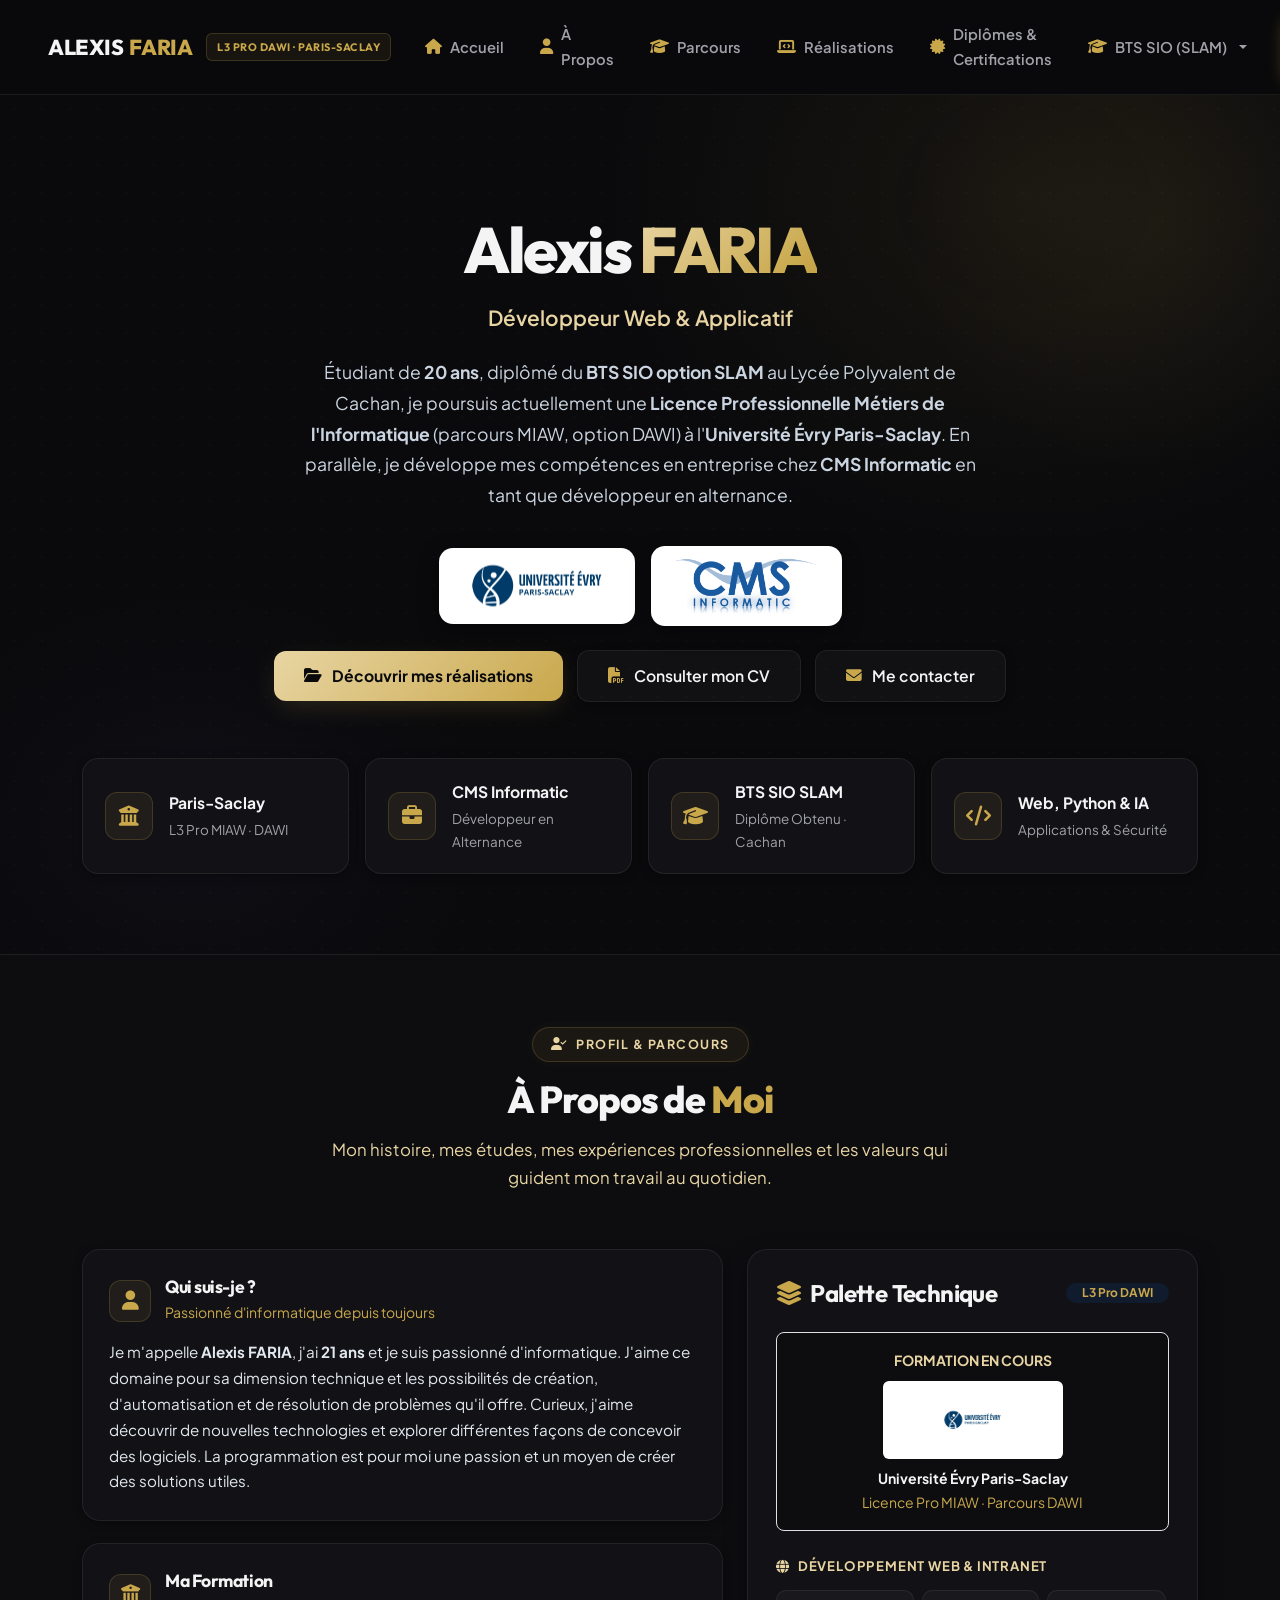
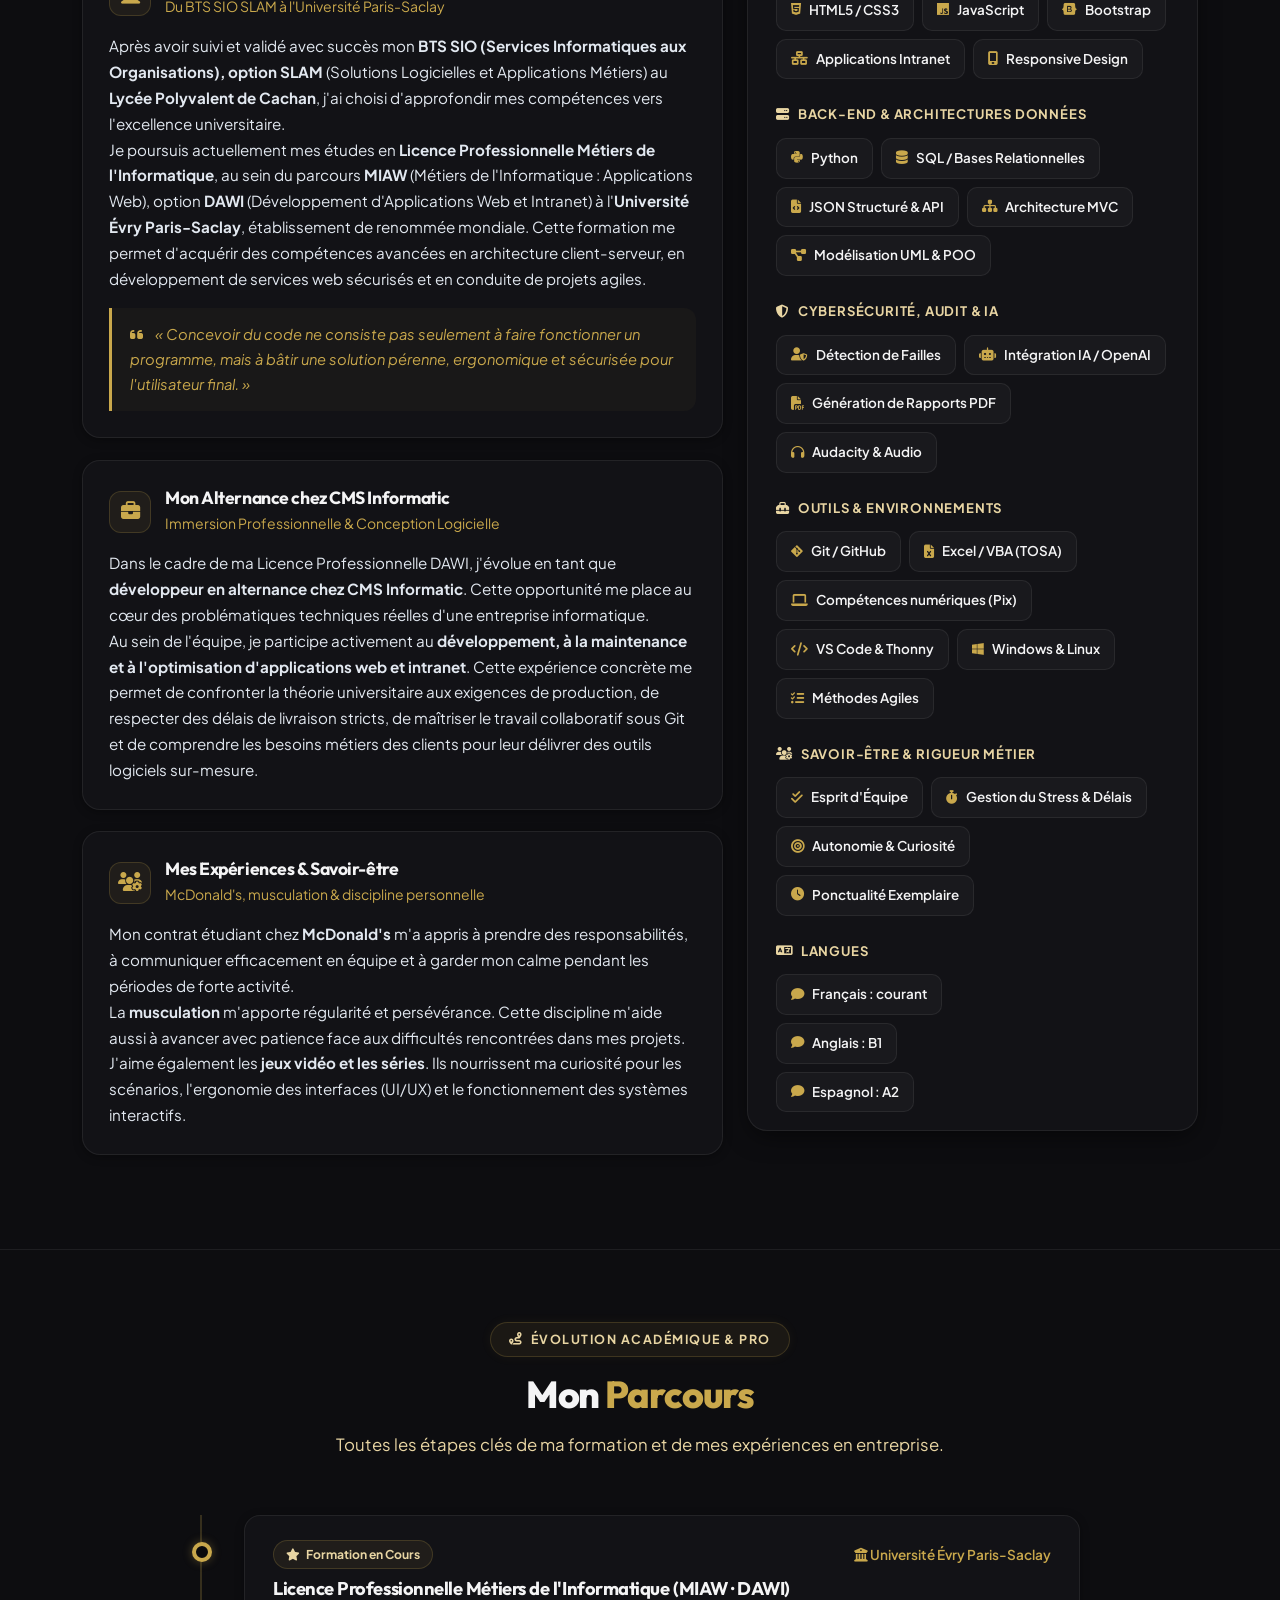
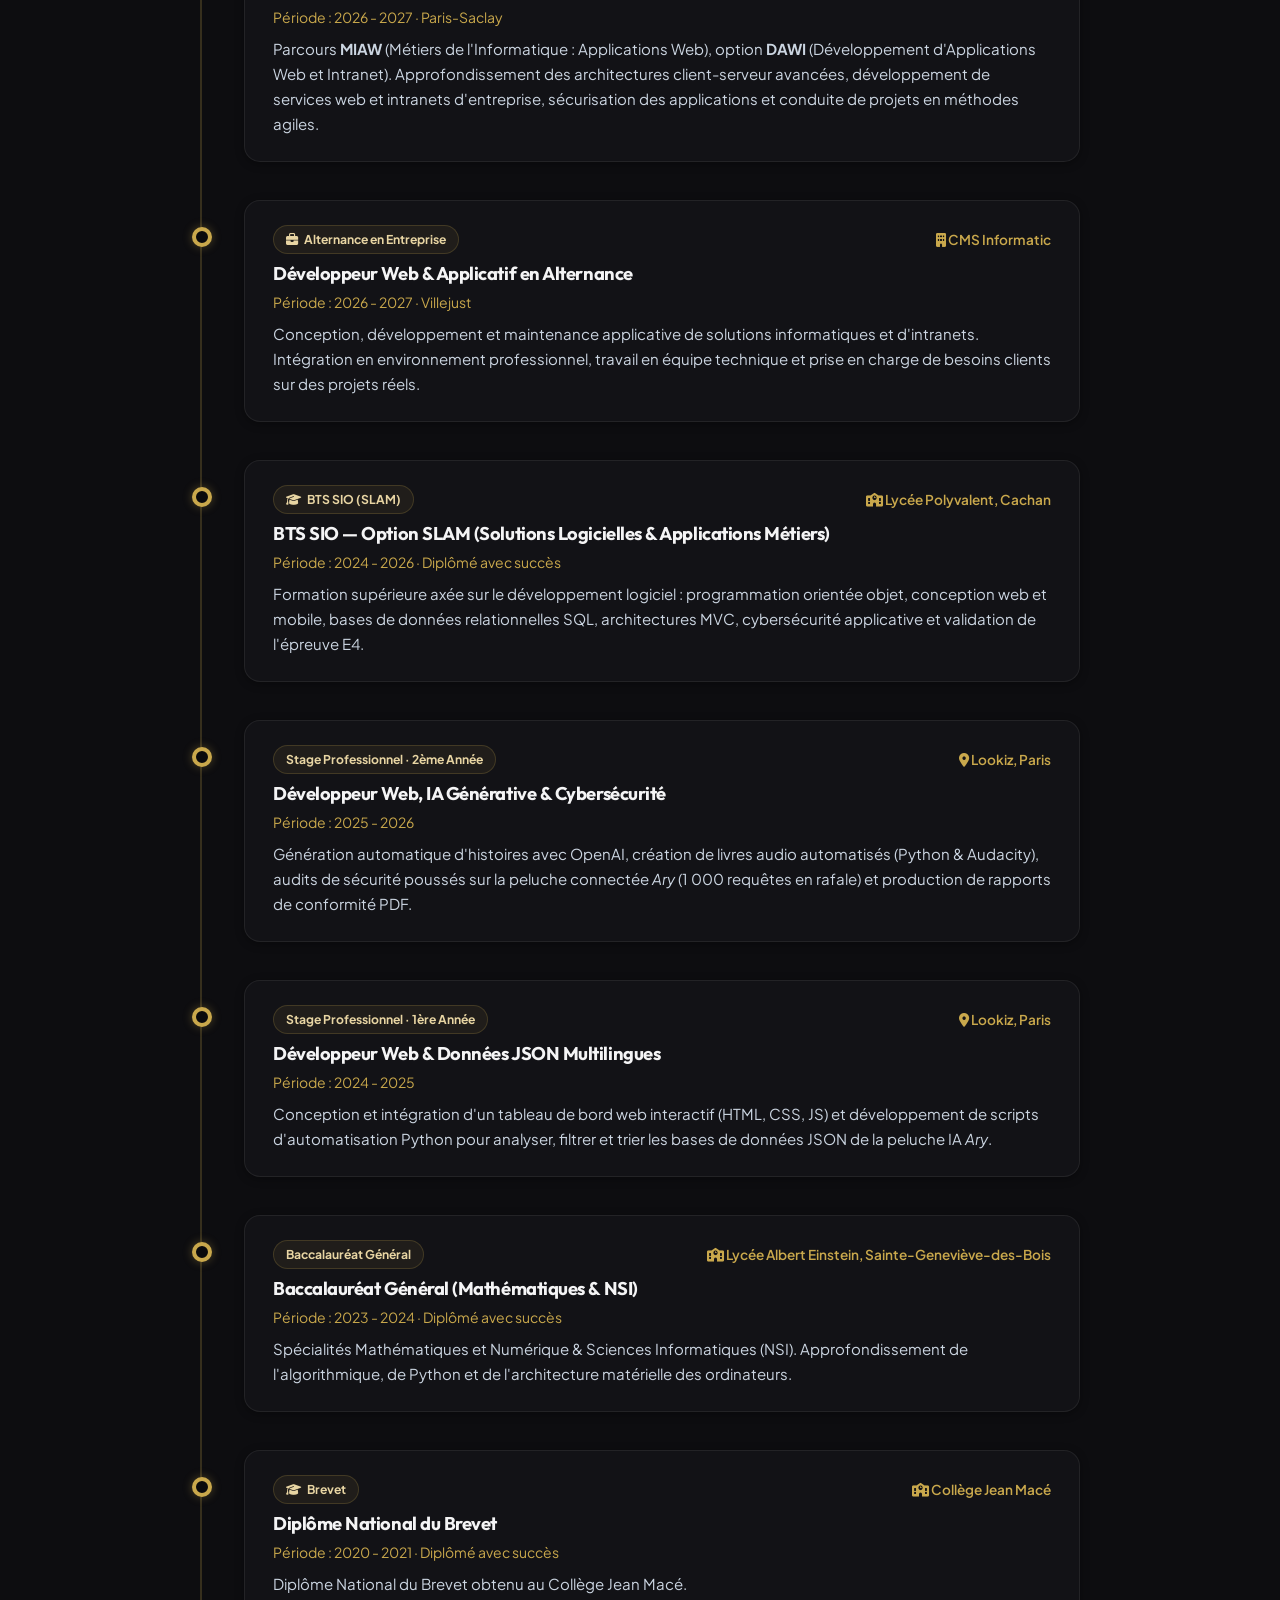
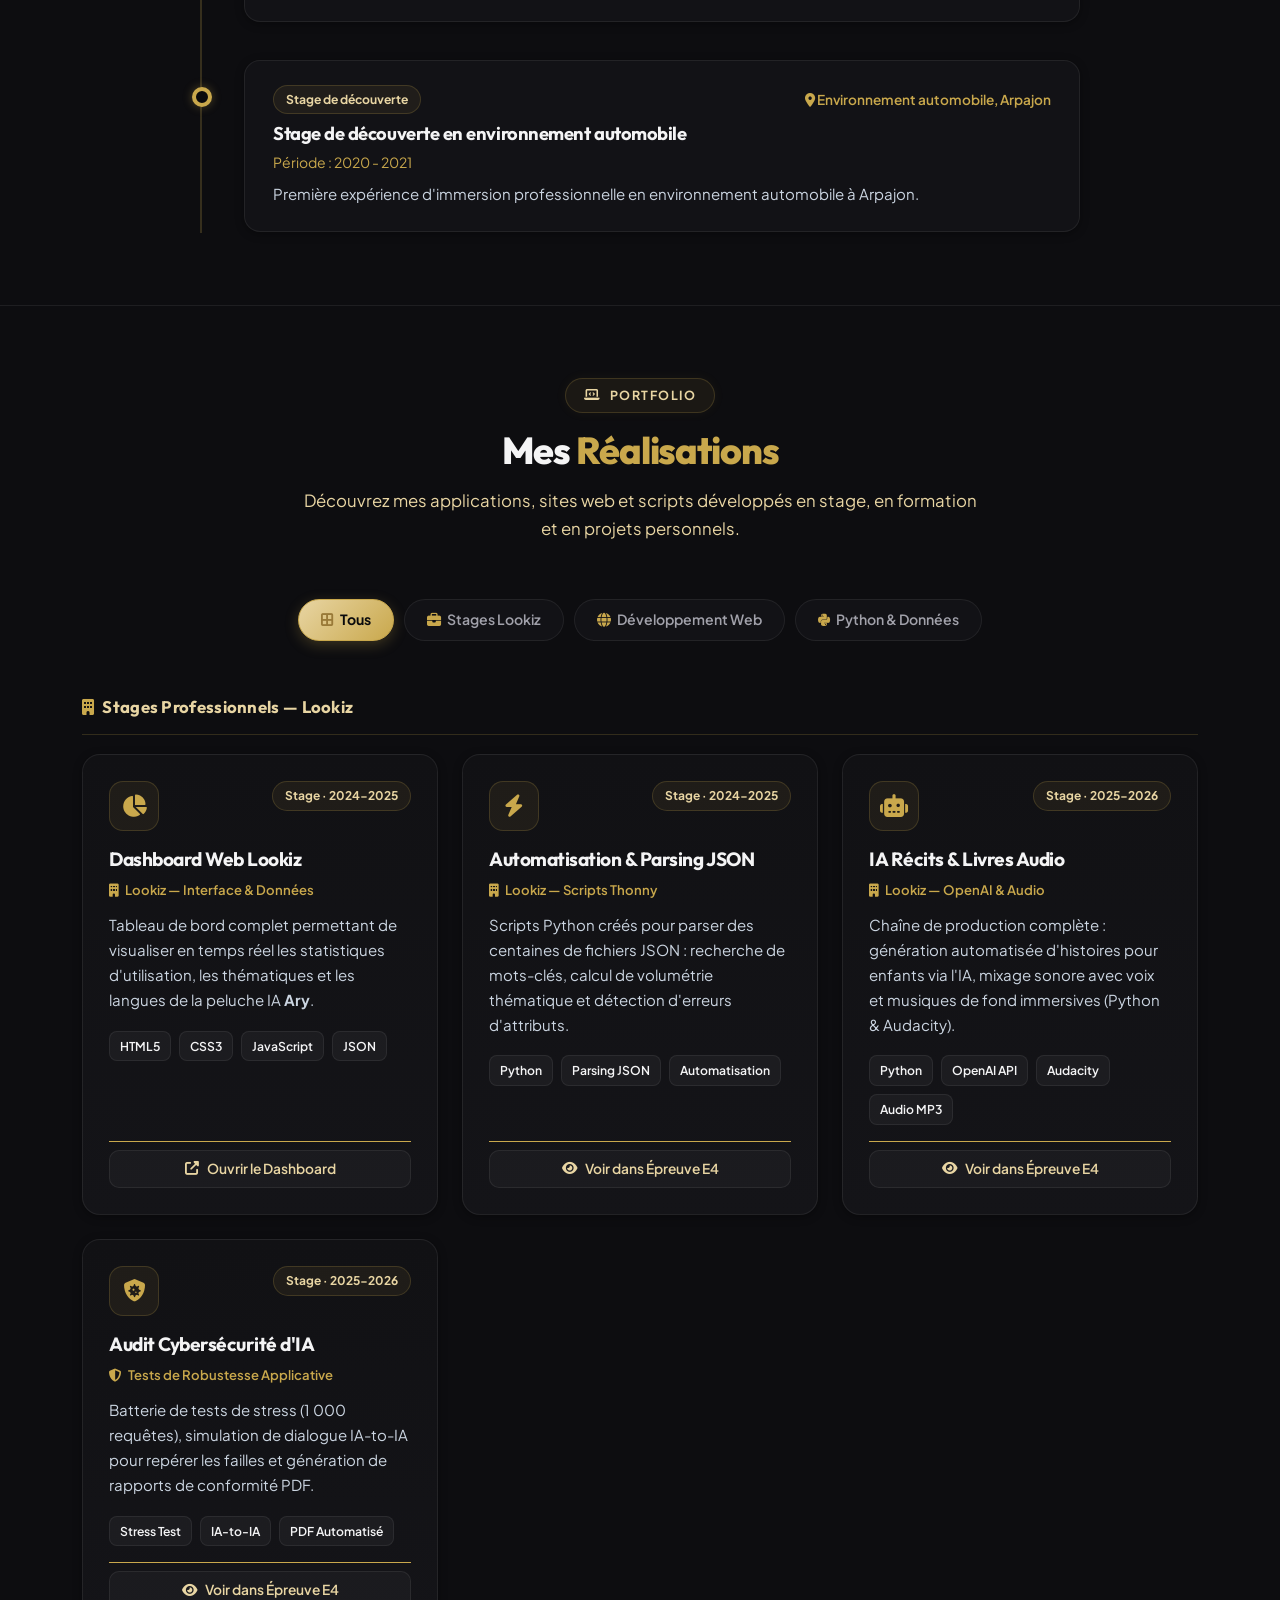
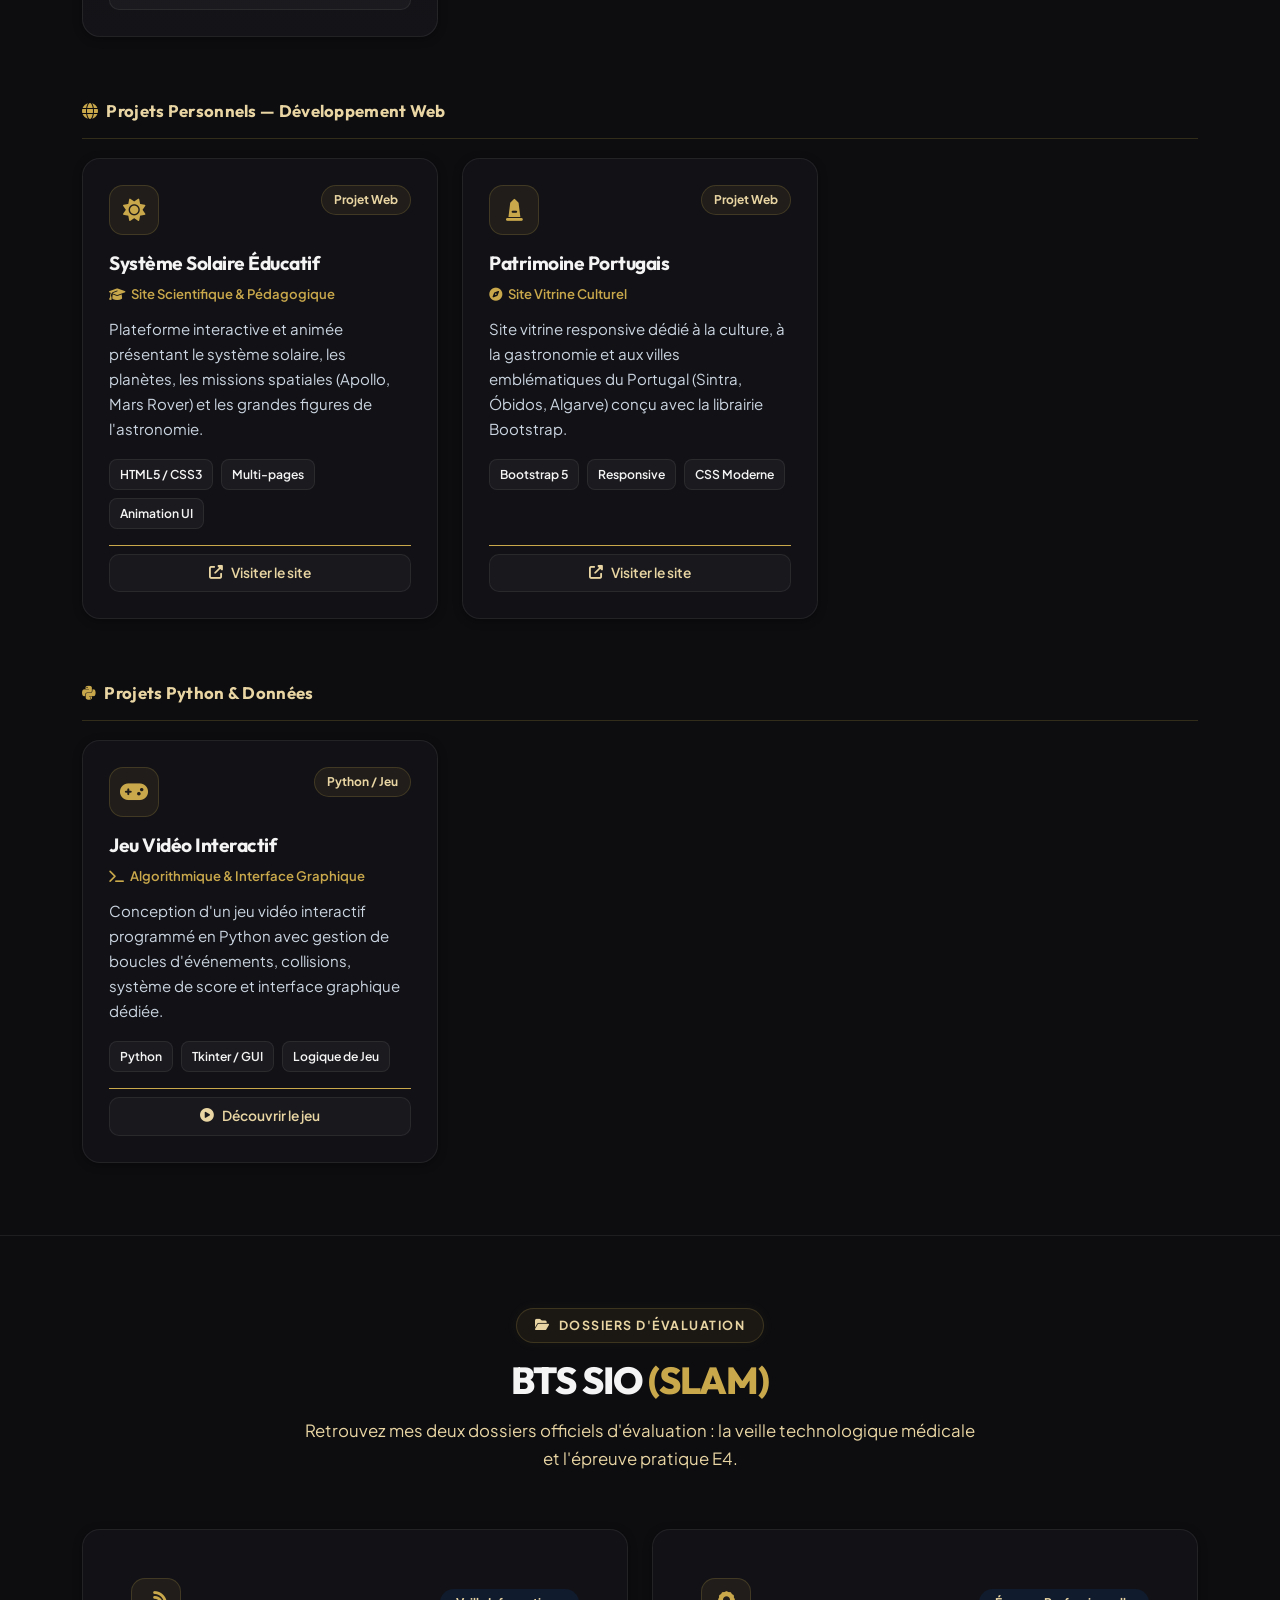
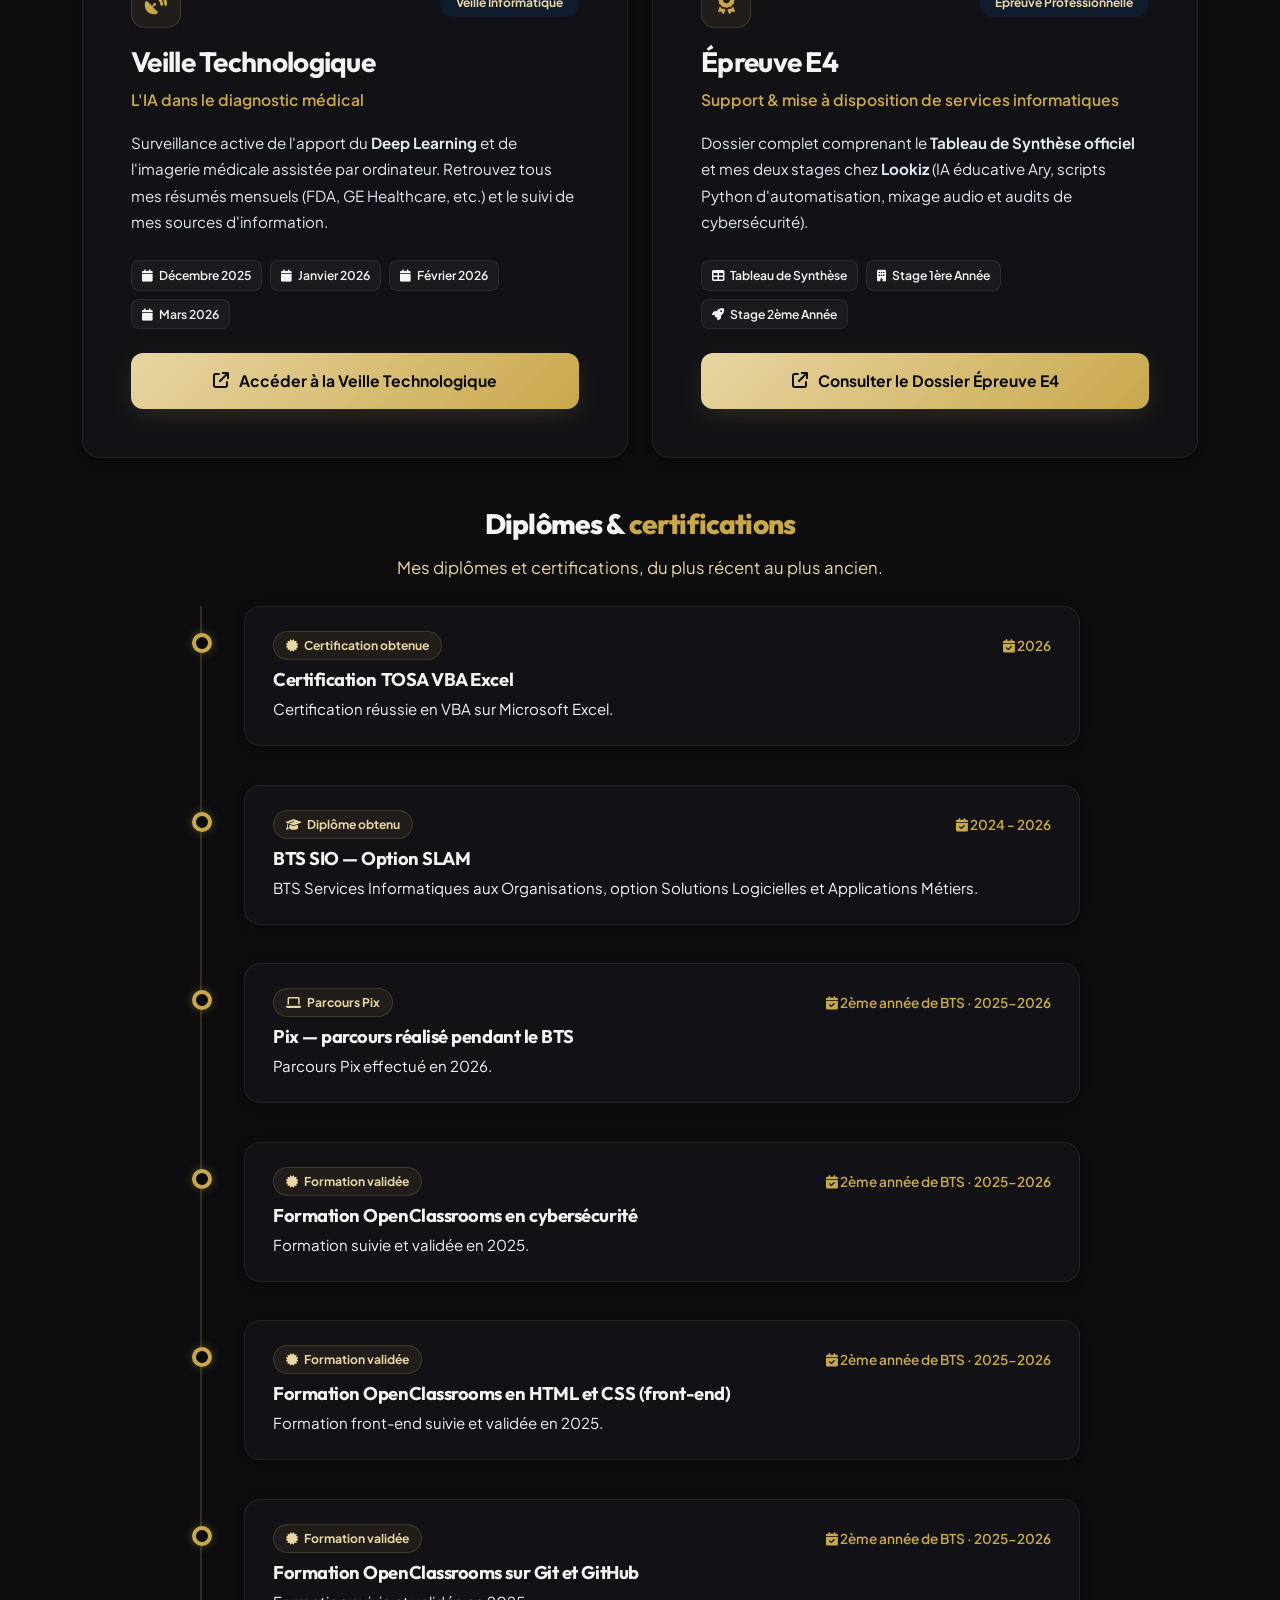
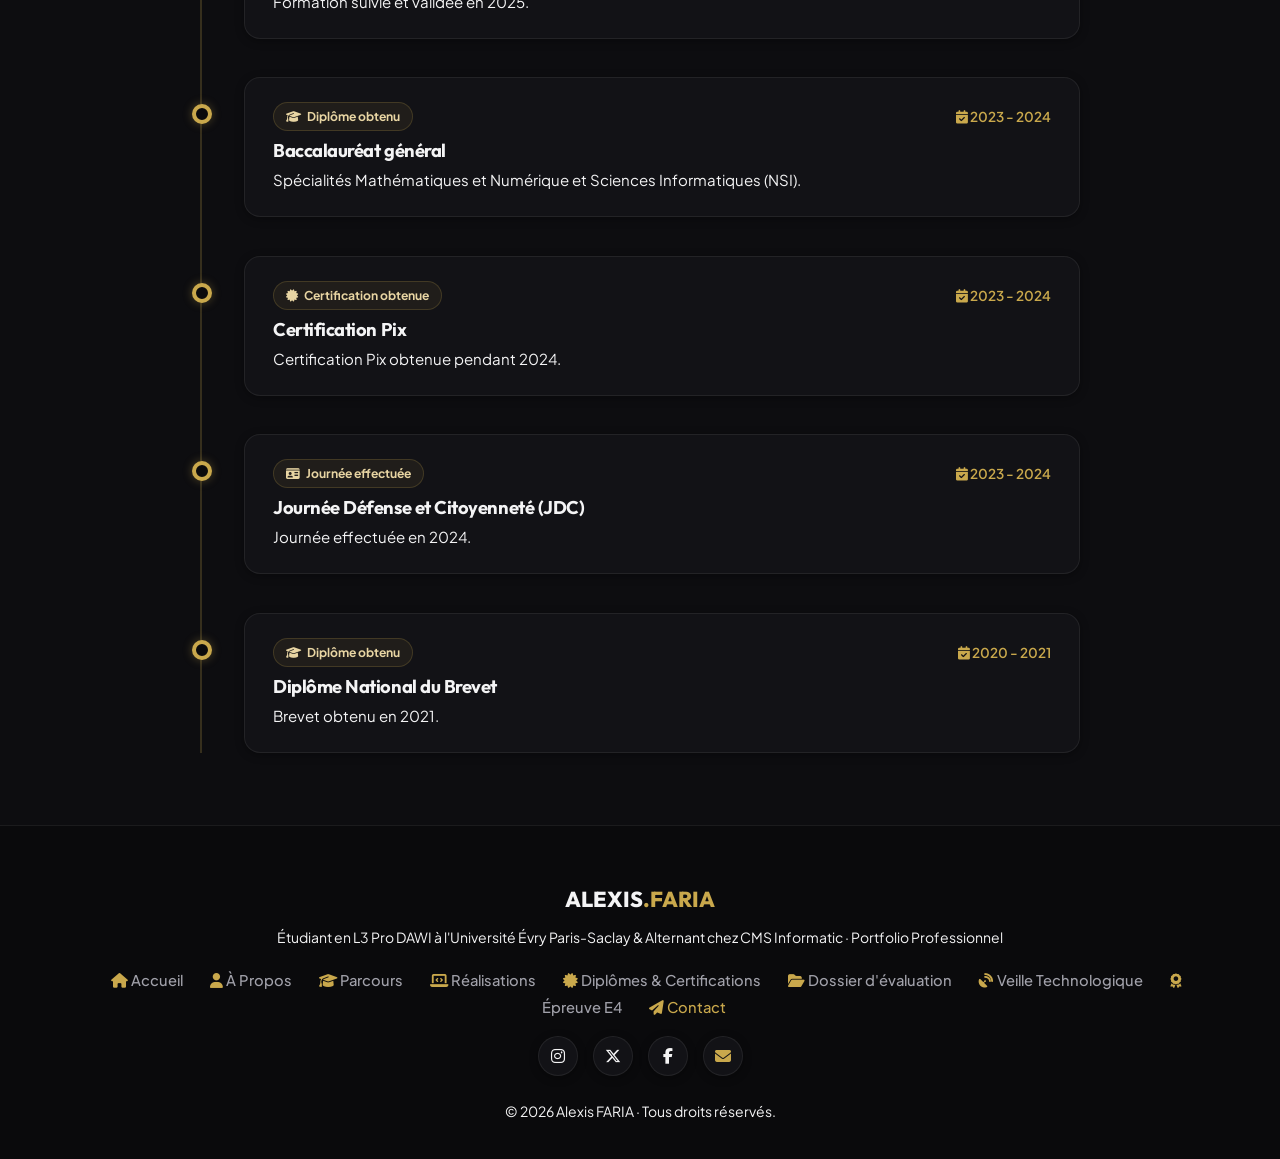
==== commit 9d2a70b9: "Add files via upload" ====
--- a/index.html
+++ b/index.html
@@ -1,764 +1,1082 @@
-<!DOCTYPE html>
-<html lang="fr">
-
-<head>
-    <meta charset="UTF-8">
-    <meta name="viewport" content="width=device-width, initial-scale=1.0">
-    <title>Portfolio | Alexis FARIA</title>
-    <link href="https://cdn.jsdelivr.net/npm/bootstrap@5.3.0/dist/css/bootstrap.min.css" rel="stylesheet">
-    <link rel="stylesheet" href="https://cdnjs.cloudflare.com/ajax/libs/font-awesome/6.5.1/css/all.min.css">
-    <link href="https://fonts.googleapis.com/css2?family=Poppins:wght@300;400;600;700&display=swap" rel="stylesheet">
-    <link rel="stylesheet" href="style.css">
-</head>
-
-<body>
-
-    <nav class="navbar navbar-expand-lg navbar-dark sticky-top custom-navbar">
-        <div class="container-fluid px-lg-5">
-            <a class="navbar-brand fw-bold" href="#">PORTFOLIO<span>.</span></a>
-            <button class="navbar-toggler" type="button" data-bs-toggle="collapse" data-bs-target="#navbarNav">
-                <span class="navbar-toggler-icon"></span>
-            </button>
-            <div class="collapse navbar-collapse" id="navbarNav">
-                <ul class="navbar-nav ms-auto align-items-center">
-                    <li class="nav-item"><a class="nav-link" href="#home"><i class="fas fa-home"></i> Accueil</a></li>
-                    <li class="nav-item"><a class="nav-link" href="#about"><i class="fas fa-user"></i> À Propos</a></li>
-                    <li class="nav-item"><a class="nav-link" href="#parcours"><i class="fas fa-file-alt"></i>
-                            Parcours</a></li>
-                    <li class="nav-item"><a class="nav-link" href="#projects"><i class="fas fa-columns"></i> Projets</a>
-                    </li>
-                    <li class="nav-item"><a class="nav-link" href="#veilles"><i class="fas fa-list"></i> Veilles</a>
-                    </li>
-                    <li class="nav-item"><a class="nav-link" href="#e4"><i class="fas fa-laptop-code"></i> Épreuve
-                            E4</a></li>
-                    <li class="nav-item ms-lg-3">
-                        <a class="nav-link btn-contact-purple text-center" href="contact.html">Contact</a>
-                    </li>
-                </ul>
-            </div>
-        </div>
-    </nav>
-
-    <header id="home" class="hero-section d-flex align-items-center">
-        <div class="container text-center">
-            <h1 class="display-3 fw-bold">Alexis <span>FARIA</span></h1>
-            <p class="lead text-gray">Étudiant en 2ème année de BTS SIO SLAM</p>
-            <div class="mt-4">
-                <a href="#projects" class="btn btn-purple-main me-2">Mes Réalisations</a>
-                <a href="CV-Slam.pdf" target="_blank" class="btn btn-outline-custom">Consulter mon CV</a>
-            </div>
-        </div>
-    </header>
-
-    <section id="about" class="py-5">
-        <div class="container">
-            <h2 class="section-title">À Propos de moi</h2>
-            <div class="row align-items-center">
-
-                <div class="col-md-7">
-                    <div class="about-text pe-lg-4">
-                        <p>Je m’appelle <strong>Alexis FARIA</strong>, j’ai 19 ans et je suis actuellement en deuxième
-                            année de BTS SIO, option SLAM, au <strong>lycée polyvalent de Cachan</strong>. Depuis
-                            plusieurs années, je m’intéresse de près au monde de l’informatique, un domaine qui me
-                            passionne autant pour son aspect technique que pour les possibilités de création et de
-                            résolution de problèmes qu’il offre.</p>
-
-                        <p>Au cours de <strong>formation</strong>, j’ai appris à développer des applications, à
-                            comprendre le fonctionnement des systèmes informatiques et à travailler sur des projets
-                            concrets, ce qui m’a permis de renforcer mon esprit logique, ma rigueur et mon autonomie. Le
-                            développement informatique représente pour moi un domaine en constante évolution, dans
-                            lequel j’aime apprendre, expérimenter et progresser.</p>
-
-                        <p>En dehors de mes études, je travaille chez <strong>McDonald’s</strong> dans le cadre
-                            <strong>d’un contrat étudiant</strong>. Cette expérience professionnelle m’a permis de
-                            développer des compétences essentielles comme le sens des responsabilités, le travail en
-                            équipe, la gestion du temps et la capacité à rester efficace dans un environnement dynamique
-                            et exigeant. Elle m’aide également à gagner en autonomie tout en conciliant vie
-                            professionnelle et études.
-                        </p>
-
-                        <p>Parallèlement, je consacre une partie de mon temps libre à <strong>la musculation</strong>,
-                            une activité qui m’aide à me dépasser et à maintenir une discipline personnelle. Je suis
-                            aussi passionné par <strong>les jeux vidéo</strong> et <strong>les séries</strong>, qui
-                            représentent pour moi des moments de détente mais aussi une source d’inspiration à travers
-                            leurs univers et leurs scénarios.</p>
-                    </div>
-                </div>
-
-                <div class="col-md-4 ms-lg-auto">
-                    <h4 class="text-white mb-3 fw-bold">Compétences</h4>
-
-                    <div class="skills-grid d-flex flex-wrap gap-2">
-                        <span class="badge badge-skill m-0">HTML/CSS</span>
-                        <span class="badge badge-skill m-0">SQL</span>
-                        <span class="badge badge-skill m-0">Python</span>
-                        <span class="badge badge-skill m-0">Json</span>
-                        <span class="badge badge-skill m-0">Cybersécurité</span>
-                        <span class="badge badge-skill m-0">UML/MVC</span>
-                    </div>
-                </div>
-
-            </div>
-        </div>
-    </section>
-
-    <section id="parcours" class="py-5 bg-darker">
-        <div class="container">
-            <h2 class="section-title text-center">Mon Parcours</h2>
-            <div class="timeline mt-5">
-                <div class="timeline-item">
-                    <h5>Deuxième stage de développeur web</h5>
-                    <p class="text-purple">Lookiz, Paris | 2026</p>
-                    <p class="small text-gray">Stage de deuxième année dans l'entreprise Lookiz.</p>
-                </div>
-                <div class="timeline-item">
-                    <h5>BTS SIO (Service informatique aux Organisations) - 2ème Année</h5>
-                    <p class="text-purple">Lycée polyvalent, Cachan | 2025 - 2026</p>
-                    <p class="small text-gray">BTS SIO spécialité Slam (Développement web)</p>
-                </div>
-                <div class="timeline-item">
-                    <h5>Premier stage de développeur web</h5>
-                    <p class="text-purple">Lookiz, Paris | 2025</p>
-                    <p class="small text-gray">Stage de première année dans l'entreprise Lookiz.</p>
-                </div>
-                <div class="timeline-item">
-                    <h5>BTS SIO (Service informatique aux Organisations) - 1er Année</h5>
-                    <p class="text-purple">Lycée polyvalent, Cachan | 2024 - 2025</p>
-                    <p class="small text-gray">BTS SIO les bases de l'informatique et du rédeau.</p>
-                </div>
-                <div class="timeline-item">
-                    <h5>Baccalauréat Général</h5>
-                    <p class="text-purple">Lycée Albert Einstein, Sainte-Geneviève-des-Bois | 2023 - 2024</p>
-                    <p class="small text-gray">Bac option mathématique et NSI (Numérique Science informatique).</p>
-                </div>
-                <div class="timeline-item">
-                    <h5>Brevet des Collèges</h5>
-                    <p class="text-purple">Collège Jean Macé, Sainte-Geneviève-des-Bois | 2020 - 2021</p>
-                </div>
-                <div class="timeline-item">
-                    <h5>Stage automobile</h5>
-                    <p class="text-purple">Garage, Arpajon | 2020 - 2021</p>
-                    <p class="small text-gray">Stage pour mon brevet dans une entreprise automobile.</p>
-                </div>
-            </div>
-        </div>
-    </section>
-
-    <section id="projects" class="py-5 pb-5">
-        <div class="container">
-            <h2 class="section-title">Mes Projets Personnels</h2>
-            <div class="row g-4 mt-2">
-                <div class="col-md-6">
-                    <div class="card project-card h-100">
-                        <div class="card-body p-4">
-                            <i class="fas fa-briefcase fa-2x mb-3 text-purple"></i>
-                            <h5 class="card-title text-white">Site Web Lookiz</h5>
-                            <p class="card-text text-gray small">Développement d'un site web professionnel durant mon
-                                stage chez Lookiz.</p>
-                            <a href="Site finaliser/dashboard.html" target="_blank"
-                                class="btn btn-sm btn-purple-visit">Visiter le site</a>
-                        </div>
-                    </div>
-                </div>
-                <div class="col-md-6">
-                    <div class="card project-card h-100">
-                        <div class="card-body p-4">
-                            <i class="fas fa-sun fa-2x mb-3 text-purple"></i>
-                            <h5 class="card-title text-white">Système Solaire Éducatif</h5>
-                            <p class="card-text text-gray small">Site interactif présentant les planètes avec des
-                                données scientifiques.</p>
-                            <a href="Projet info/index.html" target="_blank" class="btn btn-sm btn-purple-visit">Visiter
-                                le site</a>
-                        </div>
-                    </div>
-                </div>
-                <div class="col-md-6">
-                    <div class="card project-card h-100">
-                        <div class="card-body p-4">
-                            <i class="fas fa-globe fa-2x mb-3 text-purple"></i>
-                            <h5 class="card-title text-white">Patrimoine Portugais</h5>
-                            <p class="card-text text-gray small">Site vitrine utilisant Bootstrap.</p>
-                            <a href="Portugal (Projet)/index.html" target="_blank"
-                                class="btn btn-sm btn-purple-visit">Visiter
-                                le site</a>
-                        </div>
-                    </div>
-                </div>
-                <div class="col-md-6">
-                    <div class="card project-card h-100">
-                        <div class="card-body p-4">
-                            <i class="fab fa-python fa-2x mb-3 text-purple"></i>
-                            <h5 class="card-title text-white">Jeu Vidéo Python</h5>
-                            <p class="card-text text-gray small">Conception d'un jeu vidéo avec interface Tkinter.</p>
-                            <a href="Jeux vidéos/index.html" target="_blank" class="btn btn-sm btn-purple-visit">Visiter
-                                le site</a>
-                        </div>
-                    </div>
-                </div>
-            </div>
-
-            <!-- Sous-section Projets Professionnels -->
-            <div class="mt-5">
-                <h3 class="section-title">Mes Projets Professionnels</h3>
-
-                <!-- ── Ligne 1 : Stage 1ère Année ── -->
-                <p class="text-gray small mt-3 mb-2 fw-semibold"
-                    style="letter-spacing:1px; text-transform:uppercase; opacity:0.6;">Stage 1ère Année — Lookiz
-                    &nbsp;·&nbsp; 2024 – 2025</p>
-                <div class="row g-4">
-
-                    <!-- Carte 1A : Dashboard Web & Données -->
-                    <div class="col-md-6">
-                        <div class="card project-card project-pro-card h-100">
-                            <div class="card-body p-4">
-                                <div class="d-flex align-items-center mb-3">
-                                    <div class="pro-badge me-3">
-                                        <i class="fas fa-building fa-lg text-purple"></i>
-                                    </div>
-                                    <span class="pro-year-badge">2024 – 2025</span>
-                                </div>
-                                <h5 class="card-title text-white mb-1">Stage 1ère Année — Lookiz</h5>
-                                <p class="text-purple small fw-semibold mb-2">Développeur Web & Données</p>
-                                <p class="card-text text-gray small">Structuration de données JSON multilingues et
-                                    développement d'un <strong class="text-white">dashboard web interactif</strong> pour
-                                    visualiser les statistiques de la peluche IA <strong class="text-white">Ary</strong>
-                                    (HTML, CSS, JavaScript).</p>
-                                <div class="d-flex flex-wrap gap-2 mt-3">
-                                    <span class="badge-tool-sm">HTML / CSS</span>
-                                    <span class="badge-tool-sm">JavaScript</span>
-                                    <span class="badge-tool-sm">JSON</span>
-                                </div>
-                            </div>
-                        </div>
-                    </div>
-
-                    <!-- Carte 1B : Programmes Python -->
-                    <div class="col-md-6">
-                        <div class="card project-card project-pro-card h-100">
-                            <div class="card-body p-4">
-                                <div class="d-flex align-items-center mb-3">
-                                    <div class="pro-badge me-3">
-                                        <i class="fab fa-python fa-lg text-purple"></i>
-                                    </div>
-                                    <span class="pro-year-badge">2024 – 2025</span>
-                                </div>
-                                <h5 class="card-title text-white mb-1">Stage 1ère Année — Lookiz</h5>
-                                <p class="text-purple small fw-semibold mb-2">Développeur Python & Automatisation</p>
-                                <p class="card-text text-gray small">Création de scripts Python d'automatisation pour
-                                    analyser et filtrer les fichiers JSON d'<strong class="text-white">Ary</strong> :
-                                    recherche par mot-clé, comptage de sujets par thématique et détection d'erreurs de
-                                    syntaxe.</p>
-                                <div class="d-flex flex-wrap gap-2 mt-3">
-                                    <span class="badge-tool-sm">Python</span>
-                                    <span class="badge-tool-sm">Scripts automatisés</span>
-                                    <span class="badge-tool-sm">JSON</span>
-                                </div>
-                            </div>
-                        </div>
-                    </div>
-                </div>
-
-                <!-- ── Ligne 2 : Stage 2ème Année ── -->
-                <p class="text-gray small mt-4 mb-2 fw-semibold"
-                    style="letter-spacing:1px; text-transform:uppercase; opacity:0.6;">Stage 2ème Année — Lookiz
-                    &nbsp;·&nbsp; 2025 – 2026</p>
-                <div class="row g-4">
-
-                    <!-- Carte 2A : IA & Livre Audio -->
-                    <div class="col-md-6">
-                        <div class="card project-card project-pro-card h-100">
-                            <div class="card-body p-4">
-                                <div class="d-flex align-items-center mb-3">
-                                    <div class="pro-badge me-3">
-                                        <i class="fas fa-robot fa-lg text-purple"></i>
-                                    </div>
-                                    <span class="pro-year-badge">2025 – 2026</span>
-                                </div>
-                                <h5 class="card-title text-white mb-1">Stage 2ème Année — Lookiz</h5>
-                                <p class="text-purple small fw-semibold mb-2">Développeur IA & Livre Audio</p>
-                                <p class="card-text text-gray small">Génération automatique d'histoires avec l'IA via
-                                    <strong class="text-white">OpenAI</strong>, création d'un livre audio complet
-                                    (Python + Audacity) en mixant narration vocale et musiques de fond adaptées à chaque
-                                    récit.
-                                </p>
-                                <div class="d-flex flex-wrap gap-2 mt-3">
-                                    <span class="badge-tool-sm">Python</span>
-                                    <span class="badge-tool-sm">IA / OpenAI</span>
-                                    <span class="badge-tool-sm">Audacity</span>
-                                    <span class="badge-tool-sm">PDF</span>
-                                </div>
-                            </div>
-                        </div>
-                    </div>
-
-                    <!-- Carte 2B : Cybersécurité -->
-                    <div class="col-md-6">
-                        <div class="card project-card project-pro-card h-100">
-                            <div class="card-body p-4">
-                                <div class="d-flex align-items-center mb-3">
-                                    <div class="pro-badge me-3">
-                                        <i class="fas fa-shield-alt fa-lg text-purple"></i>
-                                    </div>
-                                    <span class="pro-year-badge">2025 – 2026</span>
-                                </div>
-                                <h5 class="card-title text-white mb-1">Stage 2ème Année — Lookiz</h5>
-                                <p class="text-purple small fw-semibold mb-2">Cybersécurité & Audit de Sécurité</p>
-                                <p class="card-text text-gray small">Audit de sécurité de l'IA <strong
-                                        class="text-white">Ary</strong> via 1 000 requêtes automatisées, détection de
-                                    failles, dialogues IA-to-IA pour repérer les incohérences et génération de <strong
-                                        class="text-white">rapports PDF</strong>.</p>
-                                <div class="d-flex flex-wrap gap-2 mt-3">
-                                    <span class="badge-tool-sm">Tests automatisés</span>
-                                    <span class="badge-tool-sm">Python</span>
-                                    <span class="badge-tool-sm">IA-to-IA</span>
-                                    <span class="badge-tool-sm">Audit sécurité</span>
-                                </div>
-                            </div>
-                        </div>
-                    </div>
-
-
-                </div>
-    </section>
-
-
-    <section id="veilles" class="py-5 bg-darker">
-        <div class="container">
-            <h2 class="section-title">Veille Technologique</h2>
-            <div class="row mt-4">
-                <div class="col-12">
-                    <div class="card project-card p-4 mb-5 border-purple-light">
-                        <h4 class="text-purple mb-3">Qu'est-ce que la veille technologique ?</h4>
-                        <p class="text-gray">
-                            La veille technologique consiste à surveiller les évolutions techniques et les innovations
-                            dans un secteur d'activité donné pour anticiper les changements.
-                        </p>
-                    </div>
-                </div>
-            </div>
-            <div class="row">
-                <div class="col-lg-12">
-                    <h4 class="text-white mb-3">Sujet de ma veille : L'IA dans le diagnostic médical</h4>
-                    <p class="text-gray">Exploration du rôle du Deep Learning dans l'analyse des imageries médicales.
-                    </p>
-                </div>
-            </div>
-            <!-- Frise chronologique interactive -->
-            <section class="py-5 bg-darker">
-                <div class="container">
-                    <div class="row">
-                        <div class="col-lg-10 mx-auto">
-                            <div class="veille-timeline-container">
-                                <div class="veille-timeline-line"></div>
-                                <div class="veille-timeline-dots">
-                                    <div class="veille-dot-group" data-month="11" data-target="dec">
-                                        <div class="veille-dot"></div>
-                                        <span class="veille-month">Décembre</span>
-                                    </div>
-                                    <div class="veille-dot-group" data-month="0" data-target="jan">
-                                        <div class="veille-dot"></div>
-                                        <span class="veille-month">Janvier</span>
-                                    </div>
-                                    <div class="veille-dot-group" data-month="1" data-target="fev">
-                                        <div class="veille-dot"></div>
-                                        <span class="veille-month">Février</span>
-                                    </div>
-                                    <div class="veille-dot-group" data-month="2" data-target="mar">
-                                        <div class="veille-dot"></div>
-                                        <span class="veille-month">Mars</span>
-                                    </div>
-
-                                </div>
-                            </div>
-                        </div>
-                    </div>
-                </div>
-            </section>
-            <script>
-                // Illumine uniquement le mois actuel sur la frise
-                (function () {
-                    const currentMonth = new Date().getMonth(); // 0=Jan, 1=Fév, ..., 11=Déc
-                    const dotGroups = document.querySelectorAll('.veille-dot-group');
-                    dotGroups.forEach(function (group) {
-                        const month = parseInt(group.getAttribute('data-month'));
-                        if (month === currentMonth) {
-                            group.querySelector('.veille-dot').classList.add('active');
-                            group.querySelector('.veille-month').classList.add('active');
-                        }
-                    });
-                })();
-            </script>
-
-            <!-- Bouton Résumés par mois -->
-            <div class="row mb-5">
-                <div class="col-12 text-center">
-                    <a href="veille.html" class="btn-resume-mois">
-                        <i class="fas fa-calendar-alt"></i> RÉSUMÉS PAR MOIS
-                    </a>
-                </div>
-            </div>
-
-            <div class="row mt-4">
-                <div class="col-md-8 mx-auto">
-                    <div class="card project-card p-4 text-center">
-                        <h5 class="text-white mb-3"><i class="fas fa-tools text-purple"></i> Mes outils</h5>
-                        <div class="d-flex flex-wrap justify-content-center gap-3">
-                            <span class="badge-tool"><i class="fas fa-th-large"></i> Padlet</span>
-                            <span class="badge-tool"><i class="fas fa-bell"></i> Google Alerts</span>
-                            <span class="badge-tool"><i class="fab fa-twitter"></i> Twitter (X)</span>
-                            <span class="badge-tool"><i class="fab fa-facebook"></i> Facebook</span>
-                            <span class="badge-tool"><i class="fab fa-tiktok"></i> TikTok</span>
-                            <span class="badge-tool"><i class="fas fa-globe"></i> Internet Recherche</span>
-                        </div>
-                    </div>
-                </div>
-            </div>
-        </div>
-    </section>
-
-    <section id="e4" class="py-5">
-        <div class="container">
-            <h2 class="section-title text-center">Épreuve E4</h2>
-
-            <div class="row g-4 mb-5 align-items-center">
-                <div class="col-md-6">
-                    <h3 class="text-white">Présentation de l'épreuve</h3>
-                    <p class="text-gray">L'épreuve E4, intitulée « Support et mise à disposition de services
-                        informatiques », constitue l'un des piliers centraux de l'examen du BTS SIO. Elle a pour
-                        objectif principal de valider la capacité du candidat à concevoir, développer et déployer des
-                        solutions applicatives répondant à des besoins professionnels réels. Cette épreuve ne se limite
-                        pas à la simple écriture de code, mais englobe toute la réflexion stratégique liée à la gestion
-                        d'un projet informatique, depuis l'analyse des besoins jusqu'à la mise en production de la
-                        solution.</p>
-
-                    <p class="text-gray">Pour structurer cette présentation, le candidat s'appuie sur un <strong>tableau
-                            de synthèse</strong> rigoureux. Ce document récapitule l'intégralité des compétences
-                        techniques acquises et validées durant les deux années de formation, que ce soit lors des
-                        projets réalisés en cours ou pendant les périodes de stage en entreprise. Chaque compétence du
-                        référentiel doit être illustrée par une réalisation concrète, prouvant ainsi la polyvalence du
-                        développeur sur des sujets variés comme la gestion de bases de données ou la cybersécurité
-                        applicative.</p>
-
-                    <p class="text-gray">Le déroulement de l'épreuve se compose d'une phase de présentation orale suivie
-                        d'une démonstration technique en direct. Durant cet échange, le jury sélectionne une ou
-                        plusieurs situations professionnelles vécues par le candidat. Il s'agit alors de justifier les
-                        choix technologiques effectués, d'expliquer l'architecture du code et de répondre à des
-                        problématiques de maintenance. La réussite de cette épreuve témoigne de la maturité
-                        professionnelle de l'étudiant et de son aptitude à intégrer une équipe de développement.</p>
-                </div>
-
-                <div class="col-md-6 text-center">
-                    <img src="Photo (stage)/tableau.jpg" class="img-fluid img-standard img-tableau"
-                        alt="Tableau de synthèse">
-                </div>
-            </div>
-
-            <div class="text-center mb-5">
-                <div class="nav nav-pills justify-content-center gap-3" id="pills-tab" role="tablist">
-                    <button class="btn btn-outline-custom active" id="pills-stage1-tab" data-bs-toggle="pill"
-                        data-bs-target="#pills-stage1" type="button" role="tab">STAGE 1ER ANNEE</button>
-                    <button class="btn btn-outline-custom" id="pills-stage2-tab" data-bs-toggle="pill"
-                        data-bs-target="#pills-stage2" type="button" role="tab">STAGE 2ND ANNEE</button>
-                </div>
-            </div>
-
-            <div class="tab-content" id="pills-tabContent">
-                <div class="tab-pane fade show active" id="pills-stage1" role="tabpanel">
-
-                    <div class="card project-card p-4 border-purple-light mb-5">
-                        <div class="row align-items-center">
-                            <div class="col-md-4 text-center">
-                                <img src="Site finaliser/images/Ary.webp" class="img-fluid img-standard"
-                                    style="object-fit: contain; background: #000;" alt="Ary Lookiz">
-                            </div>
-                            <div class="col-md-8">
-                                <h3 class="text-white">L'entreprise : Lookiz</h3>
-                                <p class="text-gray">Lookiz est une start-up spécialisée dans l'IA et l'enfance. J'ai
-                                    travaillé sur <strong>Ary</strong>, une peluche interactive qui utilise le
-                                    traitement du langage naturel pour discuter avec les enfants, les aider dans leurs
-                                    apprentissages et stimuler leur curiosité.</p>
-                            </div>
-                        </div>
-                    </div>
-
-                    <div class="card project-card p-4 border-purple-light mb-5">
-                        <h4 class="text-purple mb-4">1. Structuration des données JSON</h4>
-                        <div class="task-description">
-                            <p class="text-gray"><strong>C'est quoi ?</strong> Le JSON (JavaScript Object Notation) est
-                                un format de données léger et structuré, très utilisé pour échanger des informations
-                                entre un serveur et une application.</p>
-                            <p class="text-gray"><strong>Mon rôle :</strong> J'ai dû organiser des centaines de sujets
-                                éducatifs. J'ai rédigé les contenus en français, puis je les ai traduits en anglais,
-                                espagnol et allemand. J'ai intégré la gestion du <code>recommendedAge</code> pour
-                                filtrer les sujets selon l'âge de l'enfant et j'ai corrigé les erreurs de syntaxe pour
-                                garantir le bon fonctionnement de la peluche.</p>
-                        </div>
-                        <div class="row g-3">
-                            <div class="col-md-4"><img
-                                    src="Photo (stage)/Fichier Json ( finalisation des améliorations).png"
-                                    class="img-fluid img-standard" alt="JSON FR"></div>
-                            <div class="col-md-4"><img src="Photo (stage)/traduit en en (Json).png"
-                                    class="img-fluid img-standard" alt="JSON EN"></div>
-                            <div class="col-md-4"><img
-                                    src="Photo (stage)/modification du Json avec des recommendedAge.PNG"
-                                    class="img-fluid img-standard" alt="JSON Age"></div>
-                        </div>
-                    </div>
-
-                    <div class="card project-card p-4 border-purple-light mb-5">
-                        <h4 class="text-purple mb-4">2. Scripts d'automatisation Python (Thonny)</h4>
-
-                        <div class="mb-5">
-                            <h5 class="text-white">Programme 1</h5>
-                            <p class="text-gray small"><strong>C'est quoi ?</strong> Ce programme conçu pour
-                                permettre une visualisation rapide et optimale des données spécifiques à travers toute
-                                la base JSON.</p>
-                            <p class="text-gray small"><strong>Mon rôle :</strong> Pour gagner du temps, j'ai créé un
-                                script de recherche par mot-clé précis permettant de filtrer instantanément les
-                                informations pertinentes dans un volume massif de fichiers.</p>
-                            <div class="row g-3">
-                                <div class="col-md-6"><img src="Photo (stage)/1er programme.PNG"
-                                        class="img-fluid img-standard" alt="Python Script 1"></div>
-                                <div class="col-md-6"><img src="Photo (stage)/résultat du 1er programme.PNG"
-                                        class="img-fluid img-standard" alt="Résultat 1"></div>
-                            </div>
-                        </div>
-
-                        <div class="mb-3">
-                            <h5 class="text-white">Programme 2</h5>
-                            <p class="text-gray small"><strong>C'est quoi ?</strong> Ce second programme sert à analyser
-                                en détail les catégories et à améliorer l'optimisation globale du contenu éducatif.</p>
-                            <p class="text-gray small"><strong>Mon rôle :</strong> J'ai développé un outil de calcul
-                                automatique qui recense le nombre de sujets par thématique (ex: "Espace", "Animaux")
-                                afin de garantir un équilibre parfait et une organisation optimale de la base.</p>
-                            <div class="row g-3">
-                                <div class="col-md-6"><img src="Photo (stage)/2eme programme.png"
-                                        class="img-fluid img-standard" alt="Python Script 2"></div>
-                                <div class="col-md-6"><img src="Photo (stage)/résultat du 2eme programme.png"
-                                        class="img-fluid img-standard" alt="Résultat 2"></div>
-                            </div>
-                        </div>
-                    </div>
-
-                    <div class="card project-card p-4 border-purple-light">
-                        <h4 class="text-purple mb-4">3. Développement du Dashboard Web</h4>
-
-                        <div class="mb-5">
-                            <h5 class="text-white">HTML (La Structure)</h5>
-                            <p class="text-gray small"><strong>C'est quoi ?</strong> L'HTML définit le contenu et
-                                l'organisation sémantique des pages web (titres, menus, sections).</p>
-                            <p class="text-gray small"><strong>Mon rôle :</strong> J'ai structuré le tableau de bord
-                                pour qu'il soit clair, en créant des zones dédiées aux statistiques et à la sélection
-                                des langues.</p>
-                            <div class="row g-3">
-                                <div class="col-md-6"><img src="Photo (stage)/html (final).png"
-                                        class="img-fluid img-standard" alt="HTML Code"></div>
-                                <div class="col-md-6"><img src="Photo (stage)/le site (Final).png"
-                                        class="img-fluid img-standard" alt="Rendu Web"></div>
-                            </div>
-                        </div>
-
-                        <div class="mb-5">
-                            <h5 class="text-white">CSS (Le Design)</h5>
-                            <p class="text-gray small"><strong>C'est quoi ?</strong> Le CSS permet de mettre en forme le
-                                HTML (couleurs, polices, espacements, animations).</p>
-                            <p class="text-gray small"><strong>Mon rôle :</strong> J'ai conçu une interface moderne avec
-                                un mode sombre. J'ai utilisé Flexbox pour aligner les éléments et j'ai ajouté des
-                                bordures lumineuses pour mettre en avant les catégories de sujets.</p>
-                            <div class="row g-3">
-                                <div class="col-md-6"><img src="Photo (stage)/css (Final).png"
-                                        class="img-fluid img-standard" alt="CSS Code"></div>
-                                <div class="col-md-6"><img src="Photo (stage)/Catégorie + sujet.png"
-                                        class="img-fluid img-standard" alt="Rendu Design"></div>
-                            </div>
-                        </div>
-
-                        <div class="mb-3">
-                            <h5 class="text-white">JavaScript (L'Interactivité)</h5>
-                            <p class="text-gray small"><strong>C'est quoi ?</strong> Le JavaScript est le langage qui
-                                rend les pages web "vivantes". Il permet d'ajouter des actions dynamiques sans recharger
-                                la page.</p>
-                            <p class="text-gray small"><strong>Mon rôle :</strong> Je l'ai utilisé pour charger
-                                dynamiquement les données JSON dans le site. Grâce à lui, l'utilisateur peut changer de
-                                langue instantanément ou voir les graphiques de statistiques se mettre à jour en temps
-                                réel.</p>
-                            <div class="row g-3">
-                                <div class="col-md-6"><img src="Photo (stage)/java (Final).png"
-                                        class="img-fluid img-standard" alt="JS Code"></div>
-                                <div class="col-md-6"><img src="Photo (stage)/Hub des Langues (2 langues).png"
-                                        class="img-fluid img-standard" alt="Rendu JS"></div>
-                            </div>
-                        </div>
-                    </div>
-                </div>
-
-                <div class="tab-pane fade" id="pills-stage2" role="tabpanel">
-                    <div class="card project-card p-4 border-purple-light mb-5">
-                        <div class="row align-items-center">
-                            <div class="col-md-4 text-center">
-                                <img src="Site finaliser/images/Ary.webp" class="img-fluid img-standard"
-                                    style="object-fit: contain; background: #000;" alt="Ary Lookiz">
-                            </div>
-                            <div class="col-md-8">
-                                <h3 class="text-white">Le retour chez Lookiz</h3>
-                                <p class="text-gray">C'est avec un immense plaisir que j'ai été accueilli pour une
-                                    seconde
-                                    immersion chez <strong>Lookiz</strong>. Depuis mon premier passage, la start-up a
-                                    franchi une
-                                    étape majeure en devenant une référence de l'IA éducative en France.</p>
-                                <p class="text-gray">Portée par une visibilité médiatique impressionnante sur des
-                                    chaînes comme
-                                    <strong>M6</strong>, <strong>LCI</strong> ou encore <strong>France 2
-                                        (Télématin)</strong>,
-                                    l'entreprise a su prouver la pertinence de sa peluche <strong>Ary</strong>. Son
-                                    concept innovant,
-                                    mélangeant intelligence artificielle et apprentissage sans écran, a séduit un large
-                                    public,
-                                    propulsant la start-up sur le devant de la scène technologique française.
-                                </p>
-                            </div>
-                        </div>
-                    </div>
-                    <div class="card project-card p-4 border-purple-light mb-5">
-                        <h4 class="text-purple mb-4">1. Programme python</h4>
-                        <div class="task-description">
-                            <p class="text-gray"><strong>C'est quoi ?</strong> Un script Python utilisant l'IA pour
-                                transformer des concepts bruts en histoires structurées. Le programme produit des objets
-                                JSON complexes segmentant chaque récit par attributs (titre, résumé, fiche personnages).
-                            </p>
-                            <p class="text-gray"><strong>Mon rôle :</strong> J'ai conçu la logique de standardisation
-                                des données et intégré un système dynamique de gestion de fichiers qui organise chaque
-                                récit dans un dossier propre tout en automatisant le nettoyage du répertoire.</p>
-                        </div>
-                        <div class="row g-3">
-                            <div class="col-md-4">
-                                <img src="Photo (stage - 2eme annee)/Programme_python.png"
-                                    class="img-fluid img-standard" alt="Programme Python">
-                            </div>
-                            <div class="col-md-4">
-                                <img src="Photo (stage - 2eme annee)/Resultat_programme_python.png"
-                                    class="img-fluid img-standard" alt="Résultat Programme Python">
-                            </div>
-                            <div class="col-md-4">
-                                <img src="Photo (stage - 2eme annee)/Programme_python.png"
-                                    class="img-fluid img-standard" alt="Standardisation Python">
-                            </div>
-                        </div>
-                    </div>
-
-                    <div class="card project-card p-4 border-purple-light mb-5">
-                        <h4 class="text-purple mb-4">2. Système Éducatif et un Rapports PDF</h4>
-                        <div class="task-description">
-                            <p class="text-gray"><strong>C'est quoi ?</strong> Un programme dédié à la création de
-                                leçons pour enfants (mathématiques, géographie) à partir de blocs de connaissances
-                                vérifiés, incluant la génération automatique de rapports d'analyse au format PDF.</p>
-                            <p class="text-gray"><strong>Mon rôle :</strong> J'ai développé les fonctions éducatives de
-                                l'IA et implémenté la librairie de génération PDF pour assurer une traçabilité claire
-                                des leçons et des résultats des tests de sécurité.</p>
-                        </div>
-                        <div class="row g-3">
-                            <div class="col-md-4">
-                                <img src="Photo (stage - 2eme annee)/pdf.png" class="img-fluid img-standard"
-                                    alt="Analyse PDF">
-                            </div>
-                            <div class="col-md-4">
-                                <img src="Photo (stage - 2eme annee)/Dossier_bench.png" class="img-fluid img-standard"
-                                    alt="Système Éducatif">
-                            </div>
-                            <div class="col-md-4">
-                                <img src="Photo (stage - 2eme annee)/500_pdf_python.png" class="img-fluid img-standard"
-                                    alt="Génération rapports PDF">
-                            </div>
-                        </div>
-                    </div>
-
-                    <div class="card project-card p-4 border-purple-light mb-5">
-                        <h4 class="text-purple mb-4">3. Connecter le programme a de la musique et a des voix</h4>
-
-                        <div class="mb-5">
-                            <h5 class="text-white">Le programme avec les musiques</h5>
-                            <p class="text-gray small"><strong>C'est quoi ?</strong> Une solution multimédia qui
-                                synchronise une narration vocale avec des musiques de fond calibrées pour transformer un
-                                récit texte en un livre audio immersif complet.</p>
-                            <p class="text-gray small"><strong>Mon rôle :</strong> J'ai utilisé Audacity pour préparer
-                                la bibliothèque audio et développé le code Python capable de mixer automatiquement les
-                                pistes musicales adaptées à l'ambiance de chaque histoire.</p>
-                            <div class="row g-3">
-                                <div class="col-md-4">
-                                    <img src="Photo (stage - 2eme annee)/Audacity_musique.png"
-                                        class="img-fluid img-standard" alt="Audacity Musique">
-                                </div>
-                                <div class="col-md-4">
-                                    <img src="Photo (stage - 2eme annee)/Dossier musique.png"
-                                        class="img-fluid img-standard" alt="Dossier Musique">
-                                </div>
-                                <div class="col-md-4">
-                                    <img src="Photo (stage - 2eme annee)/Programme musique.png"
-                                        class="img-fluid img-standard" alt="Programme Musique">
-                                </div>
-                            </div>
-                        </div>
-
-                        <div class="mb-3">
-                            <h5 class="text-white">Le programme avec les voix</h5>
-                            <p class="text-gray small"><strong>C'est quoi ?</strong> Un système automatisé d'exportation
-                                de "packs multimédias" associant les données JSON riches à un fichier MP3 final où la
-                                voix narrative est parfaitement intégrée.</p>
-                            <p class="text-gray small"><strong>Mon rôle :</strong> J'ai mis en place la logique
-                                d'insertion de la voix narrative et assuré le mariage fluide entre narration et ambiance
-                                sonore pour une expérience utilisateur riche et vivante.</p>
-                            <div class="row g-3">
-                                <div class="col-md-4">
-                                    <img src="Photo (stage - 2eme annee)/Audacity_voix.png"
-                                        class="img-fluid img-standard" alt="Audacity Voix">
-                                </div>
-                                <div class="col-md-4">
-                                    <img src="Photo (stage - 2eme annee)/Dossier_voix.png"
-                                        class="img-fluid img-standard" alt="Dossier Voix">
-                                </div>
-                                <div class="col-md-4">
-                                    <img src="Photo (stage - 2eme annee)/Programme_voix.png"
-                                        class="img-fluid img-standard" alt="Programme Voix">
-                                </div>
-                            </div>
-                        </div>
-                    </div>
-
-                    <div class="card project-card p-4 border-purple-light">
-                        <h4 class="text-purple mb-4">4. Cyber Test de Ary et un Dialogue avec l'IA</h4>
-                        <div class="task-description">
-                            <p class="text-gray"><strong>C'est quoi ?</strong> Un audit de sécurité poussé via des tests
-                                de stress massifs (1 000 requêtes), couplé à un système de dialogue entre deux IA pour
-                                la détection d'incohérences.</p>
-                            <p class="text-gray"><strong>Mon rôle :</strong> J'ai programmé la batterie de tests pour
-                                identifier les failles du système et synchronisé les échanges IA-to-IA en JSON pour
-                                garantir la fiabilité des réponses générées.</p>
-                        </div>
-                        <div class="row g-3">
-                            <div class="col-md-4">
-                                <img src="Photo (stage - 2eme annee)/Cyber_viseul.V2.png" class="img-fluid img-standard"
-                                    alt="Visuel Cyber V2">
-                            </div>
-                            <div class="col-md-4">
-                                <img src="Photo (stage - 2eme annee)/Cyber_visuel.png" class="img-fluid img-standard"
-                                    alt="Audit Cloud Cyber">
-                            </div>
-                            <div class="col-md-4">
-                                <img src="Photo (stage - 2eme annee)/Programme_cyber.png" class="img-fluid img-standard"
-                                    alt="Programme Cyber">
-                            </div>
-                        </div>
-                    </div>
-                </div>
-            </div>
-        </div>
-    </section>
-
-    <footer class="text-center py-5 border-top border-secondary mt-5">
-        <p class="text-gray">© 2026 Alexis FARIA</p>
-    </footer>
-
-    <script src="https://cdn.jsdelivr.net/npm/bootstrap@5.3.0/dist/js/bootstrap.bundle.min.js"></script>
-</body>
-
+<!DOCTYPE html>
+<html lang="fr">
+
+<head>
+    <meta charset="UTF-8">
+    <meta name="viewport" content="width=device-width, initial-scale=1.0">
+    <title>Portfolio | Alexis FARIA — Développeur Web & Applicatif</title>
+    <!-- Bootstrap 5 CSS -->
+    <link href="https://cdn.jsdelivr.net/npm/bootstrap@5.3.0/dist/css/bootstrap.min.css" rel="stylesheet">
+    <!-- Font Awesome 6 Icons -->
+    <link rel="stylesheet" href="https://cdnjs.cloudflare.com/ajax/libs/font-awesome/6.5.1/css/all.min.css">
+    <!-- Google Fonts -->
+    <link rel="preconnect" href="https://fonts.googleapis.com">
+    <link rel="preconnect" href="https://fonts.gstatic.com" crossorigin>
+    <link href="https://fonts.googleapis.com/css2?family=Outfit:wght@400;500;600;700;800&family=Plus+Jakarta+Sans:wght@300;400;500;600;700;800&family=Poppins:wght@300;400;500;600;700&display=swap" rel="stylesheet">
+    <!-- Style Principal -->
+    <link rel="stylesheet" href="style.css">
+</head>
+
+<body>
+
+    <!-- Barre de Progression de Scroll -->
+    <div id="scrollProgress"></div>
+
+    <!-- Barre de Navigation Sticky avec Effet Glassmorphism -->
+    <nav class="navbar navbar-expand-lg sticky-top custom-navbar" id="mainNav">
+        <div class="container-fluid px-lg-5">
+            <a class="navbar-brand" href="#home">
+                ALEXIS <span>FARIA</span>
+                <span class="brand-badge d-none d-sm-inline-block">L3 PRO DAWI · PARIS-SACLAY</span>
+            </a>
+            <button class="navbar-toggler border-0 shadow-none" type="button" data-bs-toggle="collapse" data-bs-target="#navbarNav" aria-label="Menu de navigation">
+                <i class="fas fa-bars-staggered text-heading fs-4"></i>
+            </button>
+            <div class="collapse navbar-collapse" id="navbarNav">
+                <ul class="navbar-nav ms-auto align-items-lg-center">
+                    <li class="nav-item"><a class="nav-link" href="#home"><i class="fas fa-home text-accent"></i> Accueil</a></li>
+                    <li class="nav-item"><a class="nav-link" href="#about"><i class="fas fa-user text-accent"></i> À Propos</a></li>
+                    <li class="nav-item"><a class="nav-link" href="#parcours"><i class="fas fa-graduation-cap text-accent"></i> Parcours</a></li>
+                    <li class="nav-item"><a class="nav-link" href="#projects"><i class="fas fa-laptop-code text-accent"></i> Réalisations</a></li>
+                    
+                    <li class="nav-item"><a class="nav-link" href="#diplomes-certifications"><i class="fas fa-certificate text-accent"></i> Diplômes & Certifications</a></li>
+
+                    <!-- Menu Déroulant BTS SIO (SLAM) -->
+                    <li class="nav-item dropdown">
+                        <a class="nav-link dropdown-toggle" href="#" id="navbarBtsDropdown" role="button" data-bs-toggle="dropdown" aria-expanded="false">
+                            <i class="fas fa-graduation-cap text-accent"></i> BTS SIO (SLAM)
+                        </a>
+                        <ul class="dropdown-menu custom-dropdown-menu" aria-labelledby="navbarBtsDropdown">
+                            <li>
+                                <a class="dropdown-item" href="#bts-sio">
+                                    <i class="fas fa-folder-open"></i> Dossier d'évaluation
+                                </a>
+                            </li>
+                            <li>
+                                <a class="dropdown-item" href="veille.html">
+                                    <i class="fas fa-satellite-dish"></i> Veille Technologique
+                                </a>
+                            </li>
+                            <li>
+                                <a class="dropdown-item" href="e4.html">
+                                    <i class="fas fa-award"></i> Épreuve E4
+                                </a>
+                            </li>
+                        </ul>
+                    </li>
+
+                    <li class="nav-item ms-lg-3 mt-2 mt-lg-0">
+                        <a class="btn btn-contact-purple text-center" href="contact.html">
+                            <i class="fas fa-paper-plane me-1"></i> Contact
+                        </a>
+                    </li>
+                </ul>
+            </div>
+        </div>
+    </nav>
+
+    <!-- Hero Section -->
+    <header id="home" class="hero-section">
+        <div class="container hero-content text-center">
+
+            <h1 class="hero-title reveal-on-scroll">
+                Alexis <span class="text-gradient">FARIA</span>
+            </h1>
+
+            <div class="hero-role reveal-on-scroll stagger-1">
+                <span>Développeur Web & Applicatif</span>
+            </div>
+
+            <p class="hero-lead reveal-on-scroll stagger-2">
+                Étudiant de <strong>20 ans</strong>, diplômé du <strong>BTS SIO option SLAM</strong> au Lycée Polyvalent de Cachan, je poursuis actuellement une <strong>Licence Professionnelle Métiers de l'Informatique</strong> (parcours MIAW, option DAWI) à l'<strong>Université Évry Paris-Saclay</strong>. En parallèle, je développe mes compétences en entreprise chez <strong>CMS Informatic</strong> en tant que développeur en alternance.
+            </p>
+
+            <!-- Logos Partenaires -->
+            <div class="d-flex justify-content-center align-items-center gap-3 flex-wrap mb-4 reveal-on-scroll stagger-3">
+                <a href="https://www.univ-evry.fr/accueil.html" target="_blank" rel="noopener noreferrer" class="partner-logo-box text-decoration-none" title="Université d'Évry Paris-Saclay">
+                    <img src="images/logo-universite-evry-paris-saclay.png" alt="Logo de l'Université Évry Paris-Saclay" class="logo-partner-university">
+                </a>
+                <a href="https://cms-informatic.com" target="_blank" rel="noopener noreferrer" class="partner-logo-box text-decoration-none" title="CMS Informatic">
+                    <img src="images/cms-informatic-logo.png" alt="Logo de CMS Informatic" class="logo-partner-company">
+                </a>
+            </div>
+
+            <!-- Boutons d'Action -->
+            <div class="hero-buttons reveal-on-scroll stagger-4">
+                <a href="#projects" class="btn btn-purple-main">
+                    <i class="fas fa-folder-open"></i> Découvrir mes réalisations
+                </a>
+                <a href="CV.pdf" target="_blank" class="btn btn-outline-custom">
+                    <i class="fas fa-file-pdf text-accent"></i> Consulter mon CV
+                </a>
+                <a href="contact.html" class="btn btn-outline-custom">
+                    <i class="fas fa-envelope text-accent"></i> Me contacter
+                </a>
+            </div>
+
+            <!-- Cartes Highlights -->
+            <div class="row g-3 hero-highlights justify-content-center text-start">
+                <div class="col-md-6 col-lg-3">
+                    <div class="highlight-card reveal-on-scroll stagger-1">
+                        <div class="highlight-icon">
+                            <i class="fas fa-university"></i>
+                        </div>
+                        <div>
+                            <div class="highlight-title text-white fw-bold">Paris-Saclay</div>
+                            <p class="highlight-desc">L3 Pro MIAW · DAWI</p>
+                        </div>
+                    </div>
+                </div>
+                <div class="col-md-6 col-lg-3">
+                    <div class="highlight-card reveal-on-scroll stagger-2">
+                        <div class="highlight-icon">
+                            <i class="fas fa-briefcase"></i>
+                        </div>
+                        <div>
+                            <div class="highlight-title text-white fw-bold">CMS Informatic</div>
+                            <p class="highlight-desc">Développeur en Alternance</p>
+                        </div>
+                    </div>
+                </div>
+                <div class="col-md-6 col-lg-3">
+                    <div class="highlight-card reveal-on-scroll stagger-3">
+                        <div class="highlight-icon">
+                            <i class="fas fa-graduation-cap"></i>
+                        </div>
+                        <div>
+                            <div class="highlight-title text-white fw-bold">BTS SIO SLAM</div>
+                            <p class="highlight-desc">Diplôme Obtenu · Cachan</p>
+                        </div>
+                    </div>
+                </div>
+                <div class="col-md-6 col-lg-3">
+                    <div class="highlight-card reveal-on-scroll stagger-4">
+                        <div class="highlight-icon">
+                            <i class="fas fa-code"></i>
+                        </div>
+                        <div>
+                            <div class="highlight-title text-white fw-bold">Web, Python & IA</div>
+                            <p class="highlight-desc">Applications & Sécurité</p>
+                        </div>
+                    </div>
+                </div>
+            </div>
+
+        </div>
+    </header>
+
+    <!-- Section À Propos -->
+    <section id="about" class="py-5">
+        <div class="container py-lg-4">
+            
+            <div class="section-header reveal-on-scroll">
+                <span class="section-pill"><i class="fas fa-user-check"></i> Profil & Parcours</span>
+                <h2 class="section-title">À Propos de <span>Moi</span></h2>
+                <p class="section-subtitle section-subtitle-highlight">Mon histoire, mes études, mes expériences professionnelles et les valeurs qui guident mon travail au quotidien.</p>
+            </div>
+
+            <div class="row g-4 align-items-start">
+                
+                <!-- Colonne Gauche : Récit Détaillé -->
+                <div class="col-lg-7">
+                    
+                    <!-- Carte 1 : Qui suis-je -->
+                    <div class="about-card reveal-on-scroll">
+                        <div class="about-card-header">
+                            <div class="about-card-icon"><i class="fas fa-user"></i></div>
+                            <div>
+                                <h4 class="about-card-title text-white">Qui suis-je ?</h4>
+                                <span class="small text-accent">Passionné d'informatique depuis toujours</span>
+                            </div>
+                        </div>
+                        <p class="text-white-readable">
+                            Je m'appelle <strong>Alexis FARIA</strong>, j'ai <strong>21 ans</strong> et je suis passionné d'informatique. J'aime ce domaine pour sa dimension technique et les possibilités de création, d'automatisation et de résolution de problèmes qu'il offre.
+                            Curieux, j'aime découvrir de nouvelles technologies et explorer différentes façons de concevoir des logiciels. La programmation est pour moi une passion et un moyen de créer des solutions utiles.
+                        </p>
+                    </div>
+
+                    <!-- Carte 2 : Ma Formation -->
+                    <div class="about-card reveal-on-scroll">
+                        <div class="about-card-header">
+                            <div class="about-card-icon"><i class="fas fa-university"></i></div>
+                            <div>
+                                <h4 class="about-card-title text-white">Ma Formation</h4>
+                                <span class="small text-accent">Du BTS SIO SLAM à l'Université Paris-Saclay</span>
+                            </div>
+                        </div>
+                        <p class="text-white-readable">
+                            Après avoir suivi et validé avec succès mon <strong>BTS SIO (Services Informatiques aux Organisations), option SLAM</strong> (Solutions Logicielles et Applications Métiers) au <strong>Lycée Polyvalent de Cachan</strong>, j'ai choisi d'approfondir mes compétences vers l'excellence universitaire.
+                        </p>
+                        <p class="text-white-readable">
+                            Je poursuis actuellement mes études en <strong>Licence Professionnelle Métiers de l'Informatique</strong>, au sein du parcours <strong>MIAW</strong> (Métiers de l'Informatique : Applications Web), option <strong>DAWI</strong> (Développement d'Applications Web et Intranet) à l'<strong>Université Évry Paris-Saclay</strong>, établissement de renommée mondiale. Cette formation me permet d'acquérir des compétences avancées en architecture client-serveur, en développement de services web sécurisés et en conduite de projets agiles.
+                        </p>
+                        <div class="quote-highlight mt-3">
+                            <i class="fas fa-quote-left text-accent me-2"></i> « Concevoir du code ne consiste pas seulement à faire fonctionner un programme, mais à bâtir une solution pérenne, ergonomique et sécurisée pour l'utilisateur final. »
+                        </div>
+                    </div>
+
+                    <!-- Carte 3 : Mon Alternance chez CMS Informatic -->
+                    <div class="about-card reveal-on-scroll">
+                        <div class="about-card-header">
+                            <div class="about-card-icon"><i class="fas fa-briefcase"></i></div>
+                            <div>
+                                <h4 class="about-card-title text-white">Mon Alternance chez CMS Informatic</h4>
+                                <span class="small text-accent">Immersion Professionnelle & Conception Logicielle</span>
+                            </div>
+                        </div>
+                        <p class="text-white-readable">
+                            Dans le cadre de ma Licence Professionnelle DAWI, j'évolue en tant que <strong>développeur en alternance chez CMS Informatic</strong>. Cette opportunité me place au cœur des problématiques techniques réelles d'une entreprise informatique.
+                        </p>
+                        <p class="text-white-readable">
+                            Au sein de l'équipe, je participe activement au <strong>développement, à la maintenance et à l'optimisation d'applications web et intranet</strong>. Cette expérience concrète me permet de confronter la théorie universitaire aux exigences de production, de respecter des délais de livraison stricts, de maîtriser le travail collaboratif sous Git et de comprendre les besoins métiers des clients pour leur délivrer des outils logiciels sur-mesure.
+                        </p>
+                    </div>
+
+                    <!-- Carte 4 : Expériences & Savoir-être -->
+                    <div class="about-card reveal-on-scroll">
+                        <div class="about-card-header">
+                            <div class="about-card-icon"><i class="fas fa-users-gear"></i></div>
+                            <div>
+                                <h4 class="about-card-title text-white">Mes Expériences & Savoir-être</h4>
+                                <span class="small text-accent">McDonald's, musculation & discipline personnelle</span>
+                            </div>
+                        </div>
+                        <p class="text-white-readable">
+                            Mon contrat étudiant chez <strong>McDonald's</strong> m'a appris à prendre des responsabilités, à communiquer efficacement en équipe et à garder mon calme pendant les périodes de forte activité.
+                        </p>
+                        <p class="text-white-readable">
+                            La <strong>musculation</strong> m'apporte régularité et persévérance. Cette discipline m'aide aussi à avancer avec patience face aux difficultés rencontrées dans mes projets.
+                        </p>
+                        <p class="text-white-readable mb-0">
+                            J'aime également les <strong>jeux vidéo et les séries</strong>. Ils nourrissent ma curiosité pour les scénarios, l'ergonomie des interfaces (UI/UX) et le fonctionnement des systèmes interactifs.
+                        </p>
+                    </div>
+
+                </div>
+
+                <!-- Colonne Droite : Grille de Compétences -->
+                <div class="col-lg-5 skills-column">
+                    <div class="skills-container reveal-on-scroll">
+                        
+                        <div class="d-flex align-items-center justify-content-between mb-4">
+                            <h4 class="fw-bold text-white d-flex align-items-center gap-2 mb-0">
+                                <i class="fas fa-layer-group text-accent"></i> Palette Technique
+                            </h4>
+                            <span class="badge bg-primary bg-opacity-10 text-accent px-3 py-1 rounded-pill small fw-bold">
+                                L3 Pro DAWI
+                            </span>
+                        </div>
+
+                        <!-- Établissement de Référence -->
+                        <div class="p-3 mb-4 rounded-3 border border-color bg-surface-alt text-center">
+                            <div class="small section-subtitle-highlight text-uppercase fw-bold mb-2">Formation en Cours</div>
+                            <img src="images/logo-universite-evry-paris-saclay.png" alt="Université Évry Paris-Saclay" class="logo-partner-university mb-2">
+                            <div class="fw-bold text-heading small">Université Évry Paris-Saclay</div>
+                            <div class="small text-accent">Licence Pro MIAW · Parcours DAWI</div>
+                        </div>
+
+                        <!-- Catégorie Web & Intranet -->
+                        <div class="skills-category">
+                            <div class="skills-category-title">
+                                <i class="fas fa-globe"></i> Développement Web & Intranet
+                            </div>
+                            <div class="d-flex flex-wrap gap-2">
+                                <span class="badge-skill"><i class="fab fa-html5"></i> HTML5 / CSS3</span>
+                                <span class="badge-skill"><i class="fab fa-js"></i> JavaScript</span>
+                                <span class="badge-skill"><i class="fab fa-bootstrap"></i> Bootstrap</span>
+                                <span class="badge-skill"><i class="fas fa-network-wired"></i> Applications Intranet</span>
+                                <span class="badge-skill"><i class="fas fa-mobile-screen"></i> Responsive Design</span>
+                            </div>
+                        </div>
+
+                        <!-- Catégorie Back & Données -->
+                        <div class="skills-category">
+                            <div class="skills-category-title">
+                                <i class="fas fa-server"></i> Back-End & Architectures Données
+                            </div>
+                            <div class="d-flex flex-wrap gap-2">
+                                <span class="badge-skill"><i class="fab fa-python"></i> Python </span>
+                                <span class="badge-skill"><i class="fas fa-database"></i> SQL / Bases Relationnelles</span>
+                                <span class="badge-skill"><i class="fas fa-file-code"></i> JSON Structuré & API</span>
+                                <span class="badge-skill"><i class="fas fa-sitemap"></i> Architecture MVC</span>
+                                <span class="badge-skill"><i class="fas fa-diagram-project"></i> Modélisation UML & POO</span>
+                            </div>
+                        </div>
+
+                        <!-- Catégorie Sécurité & IA -->
+                        <div class="skills-category">
+                            <div class="skills-category-title">
+                                <i class="fas fa-shield-halved"></i> Cybersécurité, Audit & IA
+                            </div>
+                            <div class="d-flex flex-wrap gap-2">
+                                <span class="badge-skill"><i class="fas fa-user-shield"></i> Détection de Failles</span>
+                                <span class="badge-skill"><i class="fas fa-robot"></i> Intégration IA / OpenAI</span>
+                                <span class="badge-skill"><i class="fas fa-file-pdf"></i> Génération de Rapports PDF</span>
+                                <span class="badge-skill"><i class="fas fa-headphones"></i> Audacity & Audio</span>
+                            </div>
+                        </div>
+
+                        <!-- Catégorie Outils -->
+                        <div class="skills-category">
+                            <div class="skills-category-title">
+                                <i class="fas fa-toolbox"></i> Outils & Environnements
+                            </div>
+                            <div class="d-flex flex-wrap gap-2">
+                                <span class="badge-skill"><i class="fab fa-git-alt"></i> Git / GitHub</span>
+                                <span class="badge-skill"><i class="fas fa-file-excel"></i> Excel / VBA (TOSA)</span>
+                                <span class="badge-skill"><i class="fas fa-laptop"></i> Compétences numériques (Pix)</span>
+                                <span class="badge-skill"><i class="fas fa-code"></i> VS Code & Thonny</span>
+                                <span class="badge-skill"><i class="fab fa-windows"></i> Windows & Linux</span>
+                                <span class="badge-skill"><i class="fas fa-list-check"></i> Méthodes Agiles</span>
+                            </div>
+                        </div>
+
+                        <!-- Catégorie Savoir-Être -->
+                        <div class="skills-category">
+                            <div class="skills-category-title">
+                                <i class="fas fa-users-gear"></i> Savoir-Être & Rigueur Métier
+                            </div>
+                            <div class="d-flex flex-wrap gap-2">
+                                <span class="badge-skill"><i class="fas fa-check-double"></i> Esprit d'Équipe</span>
+                                <span class="badge-skill"><i class="fas fa-stopwatch"></i> Gestion du Stress & Délais</span>
+                                <span class="badge-skill"><i class="fas fa-bullseye"></i> Autonomie & Curiosité</span>
+                                <span class="badge-skill"><i class="fas fa-clock"></i> Ponctualité Exemplaire</span>
+                            </div>
+                        </div>
+
+                        <!-- Catégorie Langues -->
+                        <div class="skills-category">
+                            <div class="skills-category-title">
+                                <i class="fas fa-language"></i> Langues
+                            </div>
+                            <div class="d-flex flex-column align-items-start gap-2">
+                                <span class="badge-skill"><i class="fas fa-comment"></i> Français : courant</span>
+                                <span class="badge-skill"><i class="fas fa-comment"></i> Anglais : B1</span>
+                                <span class="badge-skill"><i class="fas fa-comment"></i> Espagnol : A2</span>
+                            </div>
+                        </div>
+
+                    </div>
+                </div>
+
+            </div>
+
+        </div>
+    </section>
+
+    <!-- Section Parcours (Timeline) -->
+    <section id="parcours" class="py-5 bg-surface-alt">
+        <div class="container py-lg-4">
+            
+            <div class="section-header reveal-on-scroll">
+                <span class="section-pill"><i class="fas fa-route"></i> Évolution Académique & Pro</span>
+                <h2 class="section-title">Mon <span>Parcours</span></h2>
+                <p class="section-subtitle section-subtitle-highlight">Toutes les étapes clés de ma formation et de mes expériences en entreprise.</p>
+            </div>
+
+            <div class="timeline">
+                
+                <!-- L3 Pro Paris-Saclay -->
+                <div class="timeline-item reveal-on-scroll">
+                    <div class="timeline-meta">
+                        <span class="timeline-badge"><i class="fas fa-star me-1"></i> Formation en Cours</span>
+                        <span class="timeline-location"><i class="fas fa-university"></i> Université Évry Paris-Saclay</span>
+                    </div>
+                    <h5>Licence Professionnelle Métiers de l'Informatique (MIAW · DAWI)</h5>
+                    <p class="small text-accent mb-2">Période : 2026 - 2027 · Paris-Saclay</p>
+                    <p class="timeline-desc">
+                        Parcours <strong>MIAW</strong> (Métiers de l'Informatique : Applications Web), option <strong>DAWI</strong> (Développement d'Applications Web et Intranet). Approfondissement des architectures client-serveur avancées, développement de services web et intranets d'entreprise, sécurisation des applications et conduite de projets en méthodes agiles.
+                    </p>
+                </div>
+
+                <!-- Alternance CMS Informatic -->
+                <div class="timeline-item reveal-on-scroll">
+                    <div class="timeline-meta">
+                        <span class="timeline-badge"><i class="fas fa-briefcase me-1"></i> Alternance en Entreprise</span>
+                        <span class="timeline-location"><i class="fas fa-building"></i> CMS Informatic</span>
+                    </div>
+                    <h5>Développeur Web & Applicatif en Alternance</h5>
+                    <p class="small text-accent mb-2">Période : 2026 - 2027 · Villejust</p>
+                    <p class="timeline-desc">
+                        Conception, développement et maintenance applicative de solutions informatiques et d'intranets. Intégration en environnement professionnel, travail en équipe technique et prise en charge de besoins clients sur des projets réels.
+                    </p>
+                </div>
+
+                <!-- BTS SIO SLAM -->
+                <div class="timeline-item reveal-on-scroll">
+                    <div class="timeline-meta">
+                        <span class="timeline-badge"><i class="fas fa-graduation-cap me-1"></i> BTS SIO (SLAM)</span>
+                        <span class="timeline-location"><i class="fas fa-school"></i> Lycée Polyvalent, Cachan</span>
+                    </div>
+                    <h5>BTS SIO — Option SLAM (Solutions Logicielles & Applications Métiers)</h5>
+                    <p class="small text-accent mb-2">Période : 2024 - 2026 · Diplômé avec succès</p>
+                    <p class="timeline-desc">
+                        Formation supérieure axée sur le développement logiciel : programmation orientée objet, conception web et mobile, bases de données relationnelles SQL, architectures MVC, cybersécurité applicative et validation de l'épreuve E4.
+                    </p>
+                </div>
+
+                <!-- Stage 2ème Année Lookiz -->
+                <div class="timeline-item reveal-on-scroll">
+                    <div class="timeline-meta">
+                        <span class="timeline-badge">Stage Professionnel · 2ème Année</span>
+                        <span class="timeline-location"><i class="fas fa-map-marker-alt"></i> Lookiz, Paris</span>
+                    </div>
+                    <h5>Développeur Web, IA Générative & Cybersécurité</h5>
+                    <p class="small text-accent mb-2">Période : 2025 - 2026</p>
+                    <p class="timeline-desc">
+                        Génération automatique d'histoires avec OpenAI, création de livres audio automatisés (Python & Audacity), audits de sécurité poussés sur la peluche connectée <em>Ary</em> (1 000 requêtes en rafale) et production de rapports de conformité PDF.
+                    </p>
+                </div>
+
+                <!-- Stage 1ère Année Lookiz -->
+                <div class="timeline-item reveal-on-scroll">
+                    <div class="timeline-meta">
+                        <span class="timeline-badge">Stage Professionnel · 1ère Année</span>
+                        <span class="timeline-location"><i class="fas fa-map-marker-alt"></i> Lookiz, Paris</span>
+                    </div>
+                    <h5>Développeur Web & Données JSON Multilingues</h5>
+                    <p class="small text-accent mb-2">Période : 2024 - 2025</p>
+                    <p class="timeline-desc">
+                        Conception et intégration d'un tableau de bord web interactif (HTML, CSS, JS) et développement de scripts d'automatisation Python pour analyser, filtrer et trier les bases de données JSON de la peluche IA <em>Ary</em>.
+                    </p>
+                </div>
+
+                <!-- Baccalauréat Général -->
+                <div class="timeline-item reveal-on-scroll">
+                    <div class="timeline-meta">
+                        <span class="timeline-badge">Baccalauréat Général</span>
+                        <span class="timeline-location"><i class="fas fa-school"></i> Lycée Albert Einstein, Sainte-Geneviève-des-Bois</span>
+                    </div>
+                    <h5>Baccalauréat Général (Mathématiques & NSI)</h5>
+                    <p class="small text-accent mb-2">Période : 2023 - 2024 · Diplômé avec succès</p>
+                    <p class="timeline-desc">
+                        Spécialités Mathématiques et Numérique & Sciences Informatiques (NSI). Approfondissement de l'algorithmique, de Python et de l'architecture matérielle des ordinateurs.
+                    </p>
+                </div>
+
+                <!-- Brevet -->
+                <div class="timeline-item reveal-on-scroll">
+                    <div class="timeline-meta">
+                        <span class="timeline-badge"><i class="fas fa-graduation-cap me-1"></i> Brevet</span>
+                        <span class="timeline-location"><i class="fas fa-school"></i> Collège Jean Macé</span>
+                    </div>
+                    <h5>Diplôme National du Brevet</h5>
+                    <p class="small text-accent mb-2">Période : 2020 - 2021 · Diplômé avec succès</p>
+                    <p class="timeline-desc">
+                        Diplôme National du Brevet obtenu au Collège Jean Macé.
+                    </p>
+                </div>
+
+                <!-- Stage découverte automobile -->
+                <div class="timeline-item reveal-on-scroll">
+                    <div class="timeline-meta">
+                        <span class="timeline-badge">Stage de découverte</span>
+                        <span class="timeline-location"><i class="fas fa-map-marker-alt"></i> Environnement automobile, Arpajon</span>
+                    </div>
+                    <h5>Stage de découverte en environnement automobile</h5>
+                    <p class="small text-accent mb-2">Période : 2020 - 2021</p>
+                    <p class="timeline-desc">
+                        Première expérience d'immersion professionnelle en environnement automobile à Arpajon.
+                    </p>
+                </div>
+
+            </div>
+
+        </div>
+    </section>
+
+    <!-- Section Réalisations (Projets classés par catégorie) -->
+    <section id="projects" class="py-5">
+        <div class="container py-lg-4">
+            
+            <div class="section-header reveal-on-scroll">
+                <span class="section-pill"><i class="fas fa-laptop-code"></i> Portfolio</span>
+                <h2 class="section-title">Mes <span>Réalisations</span></h2>
+                <p class="section-subtitle section-subtitle-highlight">Découvrez mes applications, sites web et scripts développés en stage, en formation et en projets personnels.</p>
+            </div>
+
+            <!-- Filtres Interactifs -->
+            <div class="project-filters reveal-on-scroll">
+                <button class="filter-btn active" data-filter="all"><i class="fas fa-border-all me-1"></i> Tous</button>
+                <button class="filter-btn" data-filter="stage"><i class="fas fa-briefcase me-1"></i> Stages Lookiz</button>
+                <button class="filter-btn" data-filter="web"><i class="fas fa-globe me-1"></i> Développement Web</button>
+                <button class="filter-btn" data-filter="python"><i class="fab fa-python me-1"></i> Python & Données</button>
+            </div>
+
+            <!-- ═══════════════════════════════════════════════ -->
+            <!-- GROUPE 1 : Stages Lookiz (Projets Professionnels) -->
+            <!-- ═══════════════════════════════════════════════ -->
+            <div class="projects-group-label reveal-on-scroll">
+                <i class="fas fa-building me-2"></i> Stages Professionnels — Lookiz
+            </div>
+
+            <div class="row g-4 mb-5" id="projectsGridLookiz">
+                
+                <!-- Dashboard Lookiz -->
+                <div class="col-md-6 col-lg-4 project-item" data-category="stage web">
+                    <div class="project-card project-pro-card reveal-on-scroll">
+                        <div>
+                            <div class="project-card-top">
+                                <div class="project-icon-box"><i class="fas fa-chart-pie"></i></div>
+                                <span class="pro-year-badge">Stage · 2024-2025</span>
+                            </div>
+                            <h5 class="card-title">Dashboard Web Lookiz</h5>
+                            <span class="project-role-tag"><i class="fas fa-building me-1"></i> Lookiz — Interface & Données</span>
+                            <p class="card-text">
+                                Tableau de bord complet permettant de visualiser en temps réel les statistiques d'utilisation, les thématiques et les langues de la peluche IA <strong>Ary</strong>.
+                            </p>
+                            <div class="d-flex flex-wrap gap-2 mb-3">
+                                <span class="badge-tool-sm">HTML5</span>
+                                <span class="badge-tool-sm">CSS3</span>
+                                <span class="badge-tool-sm">JavaScript</span>
+                                <span class="badge-tool-sm">JSON</span>
+                            </div>
+                        </div>
+                        <div class="project-card-footer pt-2">
+                            <a href="Site finaliser/dashboard.html" target="_blank" class="btn btn-purple-visit w-100 justify-content-center">
+                                <i class="fas fa-external-link-alt"></i> Ouvrir le Dashboard
+                            </a>
+                        </div>
+                    </div>
+                </div>
+
+                <!-- Automatisation Python Lookiz -->
+                <div class="col-md-6 col-lg-4 project-item" data-category="stage python">
+                    <div class="project-card project-pro-card reveal-on-scroll">
+                        <div>
+                            <div class="project-card-top">
+                                <div class="project-icon-box"><i class="fas fa-bolt"></i></div>
+                                <span class="pro-year-badge">Stage · 2024-2025</span>
+                            </div>
+                            <h5 class="card-title">Automatisation & Parsing JSON</h5>
+                            <span class="project-role-tag"><i class="fas fa-building me-1"></i> Lookiz — Scripts Thonny</span>
+                            <p class="card-text">
+                                Scripts Python créés pour parser des centaines de fichiers JSON : recherche de mots-clés, calcul de volumétrie thématique et détection d'erreurs d'attributs.
+                            </p>
+                            <div class="d-flex flex-wrap gap-2 mb-3">
+                                <span class="badge-tool-sm">Python</span>
+                                <span class="badge-tool-sm">Parsing JSON</span>
+                                <span class="badge-tool-sm">Automatisation</span>
+                            </div>
+                        </div>
+                        <div class="project-card-footer pt-2">
+                            <a href="e4.html#pills-stage1" class="btn btn-purple-visit w-100 justify-content-center">
+                                <i class="fas fa-eye"></i> Voir dans Épreuve E4
+                            </a>
+                        </div>
+                    </div>
+                </div>
+
+                <!-- IA Récits & Livres Audio -->
+                <div class="col-md-6 col-lg-4 project-item" data-category="stage python">
+                    <div class="project-card project-pro-card reveal-on-scroll">
+                        <div>
+                            <div class="project-card-top">
+                                <div class="project-icon-box"><i class="fas fa-robot"></i></div>
+                                <span class="pro-year-badge">Stage · 2025-2026</span>
+                            </div>
+                            <h5 class="card-title">IA Récits & Livres Audio</h5>
+                            <span class="project-role-tag"><i class="fas fa-building me-1"></i> Lookiz — OpenAI & Audio</span>
+                            <p class="card-text">
+                                Chaîne de production complète : génération automatisée d'histoires pour enfants via l'IA, mixage sonore avec voix et musiques de fond immersives (Python & Audacity).
+                            </p>
+                            <div class="d-flex flex-wrap gap-2 mb-3">
+                                <span class="badge-tool-sm">Python</span>
+                                <span class="badge-tool-sm">OpenAI API</span>
+                                <span class="badge-tool-sm">Audacity</span>
+                                <span class="badge-tool-sm">Audio MP3</span>
+                            </div>
+                        </div>
+                        <div class="project-card-footer pt-2">
+                            <a href="e4.html#pills-stage2" class="btn btn-purple-visit w-100 justify-content-center">
+                                <i class="fas fa-eye"></i> Voir dans Épreuve E4
+                            </a>
+                        </div>
+                    </div>
+                </div>
+
+                <!-- Audit Cybersécurité -->
+                <div class="col-md-6 col-lg-4 project-item" data-category="stage python">
+                    <div class="project-card project-cyber-card reveal-on-scroll">
+                        <div>
+                            <div class="project-card-top">
+                                <div class="project-icon-box text-accent"><i class="fas fa-shield-virus"></i></div>
+                                <span class="pro-year-badge">Stage · 2025-2026</span>
+                            </div>
+                            <h5 class="card-title">Audit Cybersécurité d'IA</h5>
+                            <span class="project-role-tag"><i class="fas fa-shield-alt me-1"></i> Tests de Robustesse Applicative</span>
+                            <p class="card-text">
+                                Batterie de tests de stress (1 000 requêtes), simulation de dialogue IA-to-IA pour repérer les failles et génération de rapports de conformité PDF.
+                            </p>
+                            <div class="d-flex flex-wrap gap-2 mb-3">
+                                <span class="badge-tool-sm">Stress Test</span>
+                                <span class="badge-tool-sm">IA-to-IA</span>
+                                <span class="badge-tool-sm">PDF Automatisé</span>
+                            </div>
+                        </div>
+                        <div class="project-card-footer pt-2">
+                            <a href="e4.html#pills-stage2" class="btn btn-purple-visit w-100 justify-content-center">
+                                <i class="fas fa-eye"></i> Voir dans Épreuve E4
+                            </a>
+                        </div>
+                    </div>
+                </div>
+
+            </div>
+
+            <!-- ═══════════════════════════════════════════════ -->
+            <!-- GROUPE 2 : Projets Personnels Web -->
+            <!-- ═══════════════════════════════════════════════ -->
+            <div class="projects-group-label reveal-on-scroll">
+                <i class="fas fa-globe me-2"></i> Projets Personnels — Développement Web
+            </div>
+
+            <div class="row g-4 mb-5" id="projectsGridWeb">
+                
+                <!-- Système Solaire -->
+                <div class="col-md-6 col-lg-4 project-item" data-category="web">
+                    <div class="project-card reveal-on-scroll">
+                        <div>
+                            <div class="project-card-top">
+                                <div class="project-icon-box"><i class="fas fa-sun"></i></div>
+                                <span class="pro-year-badge">Projet Web</span>
+                            </div>
+                            <h5 class="card-title">Système Solaire Éducatif</h5>
+                            <span class="project-role-tag"><i class="fas fa-graduation-cap me-1"></i> Site Scientifique & Pédagogique</span>
+                            <p class="card-text">
+                                Plateforme interactive et animée présentant le système solaire, les planètes, les missions spatiales (Apollo, Mars Rover) et les grandes figures de l'astronomie.
+                            </p>
+                            <div class="d-flex flex-wrap gap-2 mb-3">
+                                <span class="badge-tool-sm">HTML5 / CSS3</span>
+                                <span class="badge-tool-sm">Multi-pages</span>
+                                <span class="badge-tool-sm">Animation UI</span>
+                            </div>
+                        </div>
+                        <div class="project-card-footer pt-2">
+                            <a href="Projet info/index.html" target="_blank" class="btn btn-purple-visit w-100 justify-content-center">
+                                <i class="fas fa-external-link-alt"></i> Visiter le site
+                            </a>
+                        </div>
+                    </div>
+                </div>
+
+                <!-- Patrimoine Portugais -->
+                <div class="col-md-6 col-lg-4 project-item" data-category="web">
+                    <div class="project-card reveal-on-scroll">
+                        <div>
+                            <div class="project-card-top">
+                                <div class="project-icon-box"><i class="fas fa-monument"></i></div>
+                                <span class="pro-year-badge">Projet Web</span>
+                            </div>
+                            <h5 class="card-title">Patrimoine Portugais</h5>
+                            <span class="project-role-tag"><i class="fas fa-compass me-1"></i> Site Vitrine Culturel</span>
+                            <p class="card-text">
+                                Site vitrine responsive dédié à la culture, à la gastronomie et aux villes emblématiques du Portugal (Sintra, Óbidos, Algarve) conçu avec la librairie Bootstrap.
+                            </p>
+                            <div class="d-flex flex-wrap gap-2 mb-3">
+                                <span class="badge-tool-sm">Bootstrap 5</span>
+                                <span class="badge-tool-sm">Responsive</span>
+                                <span class="badge-tool-sm">CSS Moderne</span>
+                            </div>
+                        </div>
+                        <div class="project-card-footer pt-2">
+                            <a href="Portugal (Projet)/index.html" target="_blank" class="btn btn-purple-visit w-100 justify-content-center">
+                                <i class="fas fa-external-link-alt"></i> Visiter le site
+                            </a>
+                        </div>
+                    </div>
+                </div>
+
+            </div>
+
+            <!-- ═══════════════════════════════════════════════ -->
+            <!-- GROUPE 3 : Python & Données -->
+            <!-- ═══════════════════════════════════════════════ -->
+            <div class="projects-group-label reveal-on-scroll">
+                <i class="fab fa-python me-2"></i> Projets Python & Données
+            </div>
+
+            <div class="row g-4" id="projectsGridPython">
+                
+                <!-- Jeu Vidéo Python -->
+                <div class="col-md-6 col-lg-4 project-item" data-category="python">
+                    <div class="project-card reveal-on-scroll">
+                        <div>
+                            <div class="project-card-top">
+                                <div class="project-icon-box"><i class="fas fa-gamepad"></i></div>
+                                <span class="pro-year-badge">Python / Jeu</span>
+                            </div>
+                            <h5 class="card-title">Jeu Vidéo Interactif</h5>
+                            <span class="project-role-tag"><i class="fas fa-terminal me-1"></i> Algorithmique & Interface Graphique</span>
+                            <p class="card-text">
+                                Conception d'un jeu vidéo interactif programmé en Python avec gestion de boucles d'événements, collisions, système de score et interface graphique dédiée.
+                            </p>
+                            <div class="d-flex flex-wrap gap-2 mb-3">
+                                <span class="badge-tool-sm">Python</span>
+                                <span class="badge-tool-sm">Tkinter / GUI</span>
+                                <span class="badge-tool-sm">Logique de Jeu</span>
+                            </div>
+                        </div>
+                        <div class="project-card-footer pt-2">
+                            <a href="Jeux vidéos/index.html" target="_blank" class="btn btn-purple-visit w-100 justify-content-center">
+                                <i class="fas fa-play-circle"></i> Découvrir le jeu
+                            </a>
+                        </div>
+                    </div>
+                </div>
+
+            </div>
+
+        </div>
+    </section>
+
+    <!-- Section BTS SIO (SLAM) : Veille & Épreuve E4 -->
+    <section id="bts-sio" class="py-5 bg-surface-alt">
+        <div class="container py-lg-4">
+            
+            <div class="section-header reveal-on-scroll">
+                <span class="section-pill"><i class="fas fa-folder-open"></i> Dossiers d'évaluation</span>
+                <h2 class="section-title">BTS SIO <span>(SLAM)</span></h2>
+                <p class="section-subtitle section-subtitle-highlight">Retrouvez mes deux dossiers officiels d'évaluation : la veille technologique médicale et l'épreuve pratique E4.</p>
+            </div>
+
+            <div class="row g-4">
+                
+                <!-- Veille Technologique -->
+                <div class="col-lg-6">
+                    <div class="card project-card p-4 p-md-5 h-100 d-flex flex-column justify-content-between reveal-on-scroll">
+                        <div>
+                            <div class="d-flex align-items-center justify-content-between mb-3">
+                                <div class="project-icon-box">
+                                    <i class="fas fa-satellite-dish text-accent"></i>
+                                </div>
+                                <span class="badge bg-primary bg-opacity-10 text-gold-light px-3 py-2 rounded-pill fw-bold small">
+                                    Veille Informatique
+                                </span>
+                            </div>
+                            <h3 class="fw-bold bts-card-title text-white mb-2">Veille Technologique</h3>
+                            <p class="text-accent fw-semibold mb-3">L'IA dans le diagnostic médical</p>
+                            <p class="text-white-readable mb-4">
+                                Surveillance active de l'apport du <strong>Deep Learning</strong> et de l'imagerie médicale assistée par ordinateur. Retrouvez tous mes résumés mensuels (FDA, GE Healthcare, etc.) et le suivi de mes sources d'information.
+                            </p>
+                            <div class="d-flex flex-wrap gap-2 mb-4">
+                                <span class="badge-tool-sm"><i class="fas fa-calendar me-1"></i> Décembre 2025</span>
+                                <span class="badge-tool-sm"><i class="fas fa-calendar me-1"></i> Janvier 2026</span>
+                                <span class="badge-tool-sm"><i class="fas fa-calendar me-1"></i> Février 2026</span>
+                                <span class="badge-tool-sm"><i class="fas fa-calendar me-1"></i> Mars 2026</span>
+                            </div>
+                        </div>
+                        <div>
+                            <a href="veille.html" class="btn btn-purple-main w-100 justify-content-center py-3">
+                                <i class="fas fa-arrow-up-right-from-square"></i> Accéder à la Veille Technologique
+                            </a>
+                        </div>
+                    </div>
+                </div>
+
+                <!-- Épreuve E4 -->
+                <div class="col-lg-6">
+                    <div class="card project-card p-4 p-md-5 h-100 d-flex flex-column justify-content-between reveal-on-scroll">
+                        <div>
+                            <div class="d-flex align-items-center justify-content-between mb-3">
+                                <div class="project-icon-box">
+                                    <i class="fas fa-award text-accent"></i>
+                                </div>
+                                <span class="badge bg-primary bg-opacity-10 text-gold-light px-3 py-2 rounded-pill fw-bold small">
+                                    Épreuve Professionnelle
+                                </span>
+                            </div>
+                            <h3 class="fw-bold bts-card-title text-white mb-2">Épreuve E4</h3>
+                            <p class="text-accent fw-semibold mb-3">Support & mise à disposition de services informatiques</p>
+                            <p class="text-white-readable mb-4">
+                                Dossier complet comprenant le <strong>Tableau de Synthèse officiel</strong> et mes deux stages chez <strong>Lookiz</strong> (IA éducative Ary, scripts Python d'automatisation, mixage audio et audits de cybersécurité).
+                            </p>
+                            <div class="d-flex flex-wrap gap-2 mb-4">
+                                <span class="badge-tool-sm"><i class="fas fa-table me-1"></i> Tableau de Synthèse</span>
+                                <span class="badge-tool-sm"><i class="fas fa-building me-1"></i> Stage 1ère Année</span>
+                                <span class="badge-tool-sm"><i class="fas fa-rocket me-1"></i> Stage 2ème Année</span>
+                            </div>
+                        </div>
+                        <div>
+                            <a href="e4.html" class="btn btn-purple-main w-100 justify-content-center py-3">
+                                <i class="fas fa-arrow-up-right-from-square"></i> Consulter le Dossier Épreuve E4
+                            </a>
+                        </div>
+                    </div>
+                </div>
+
+            </div>
+
+            <div class="section-header reveal-on-scroll mt-5 mb-4" id="diplomes-certifications">
+                <h3 class="section-title fs-3">Diplômes & <span>certifications</span></h3>
+                <p class="section-subtitle section-subtitle-highlight">Mes diplômes et certifications, du plus récent au plus ancien.</p>
+            </div>
+
+            <div class="timeline">
+                <div class="timeline-item reveal-on-scroll">
+                    <div class="timeline-meta">
+                        <span class="timeline-badge"><i class="fas fa-certificate me-1"></i> Certification obtenue</span>
+                        <span class="timeline-location"><i class="fas fa-calendar-check"></i> 2026</span>
+                    </div>
+                    <h5>Certification TOSA VBA Excel</h5>
+                    <p class="timeline-desc">Certification réussie en VBA sur Microsoft Excel.</p>
+                </div>
+
+                <div class="timeline-item reveal-on-scroll">
+                    <div class="timeline-meta">
+                        <span class="timeline-badge"><i class="fas fa-graduation-cap me-1"></i> Diplôme obtenu</span>
+                        <span class="timeline-location"><i class="fas fa-calendar-check"></i> 2024 - 2026</span>
+                    </div>
+                    <h5>BTS SIO — Option SLAM</h5>
+                    <p class="timeline-desc">BTS Services Informatiques aux Organisations, option Solutions Logicielles et Applications Métiers.</p>
+                </div>
+
+                <div class="timeline-item reveal-on-scroll">
+                    <div class="timeline-meta">
+                        <span class="timeline-badge"><i class="fas fa-laptop me-1"></i> Parcours Pix</span>
+                        <span class="timeline-location"><i class="fas fa-calendar-check"></i> 2ème année de BTS · 2025-2026</span>
+                    </div>
+                    <h5>Pix — parcours réalisé pendant le BTS</h5>
+                    <p class="timeline-desc">Parcours Pix effectué en 2026.</p>
+                </div>
+
+                <div class="timeline-item reveal-on-scroll">
+                    <div class="timeline-meta">
+                        <span class="timeline-badge"><i class="fas fa-certificate me-1"></i> Formation validée</span>
+                        <span class="timeline-location"><i class="fas fa-calendar-check"></i> 2ème année de BTS · 2025-2026</span>
+                    </div>
+                    <h5>Formation OpenClassrooms en cybersécurité</h5>
+                    <p class="timeline-desc">Formation suivie et validée en 2025.</p>
+                </div>
+
+                <div class="timeline-item reveal-on-scroll">
+                    <div class="timeline-meta">
+                        <span class="timeline-badge"><i class="fas fa-certificate me-1"></i> Formation validée</span>
+                        <span class="timeline-location"><i class="fas fa-calendar-check"></i> 2ème année de BTS · 2025-2026</span>
+                    </div>
+                    <h5>Formation OpenClassrooms en HTML et CSS (front-end)</h5>
+                    <p class="timeline-desc">Formation front-end suivie et validée en 2025.</p>
+                </div>
+
+                <div class="timeline-item reveal-on-scroll">
+                    <div class="timeline-meta">
+                        <span class="timeline-badge"><i class="fas fa-certificate me-1"></i> Formation validée</span>
+                        <span class="timeline-location"><i class="fas fa-calendar-check"></i> 2ème année de BTS · 2025-2026</span>
+                    </div>
+                    <h5>Formation OpenClassrooms sur Git et GitHub</h5>
+                    <p class="timeline-desc">Formation suivie et validée en 2025.</p>
+                </div>
+
+                <div class="timeline-item reveal-on-scroll">
+                    <div class="timeline-meta">
+                        <span class="timeline-badge"><i class="fas fa-graduation-cap me-1"></i> Diplôme obtenu</span>
+                        <span class="timeline-location"><i class="fas fa-calendar-check"></i> 2023 - 2024</span>
+                    </div>
+                    <h5>Baccalauréat général</h5>
+                    <p class="timeline-desc">Spécialités Mathématiques et Numérique et Sciences Informatiques (NSI).</p>
+                </div>
+
+                <div class="timeline-item reveal-on-scroll">
+                    <div class="timeline-meta">
+                        <span class="timeline-badge"><i class="fas fa-certificate me-1"></i> Certification obtenue</span>
+                        <span class="timeline-location"><i class="fas fa-calendar-check"></i> 2023 - 2024</span>
+                    </div>
+                    <h5>Certification Pix</h5>
+                    <p class="timeline-desc">Certification Pix obtenue pendant 2024.</p>
+                </div>
+
+                <div class="timeline-item reveal-on-scroll">
+                    <div class="timeline-meta">
+                        <span class="timeline-badge"><i class="fas fa-id-card me-1"></i> Journée effectuée</span>
+                        <span class="timeline-location"><i class="fas fa-calendar-check"></i> 2023 - 2024</span>
+                    </div>
+                    <h5>Journée Défense et Citoyenneté (JDC)</h5>
+                    <p class="timeline-desc">Journée effectuée en 2024.</p>
+                </div>
+
+                <div class="timeline-item reveal-on-scroll">
+                    <div class="timeline-meta">
+                        <span class="timeline-badge"><i class="fas fa-graduation-cap me-1"></i> Diplôme obtenu</span>
+                        <span class="timeline-location"><i class="fas fa-calendar-check"></i> 2020 - 2021</span>
+                    </div>
+                    <h5>Diplôme National du Brevet</h5>
+                    <p class="timeline-desc">Brevet obtenu en 2021.</p>
+                </div>
+            </div>
+
+        </div>
+    </section>
+
+    <!-- Modal Lightbox Universel pour Zoomer les Images -->
+    <div class="modal fade" id="imageLightboxModal" tabindex="-1" aria-hidden="true">
+        <div class="modal-dialog modal-dialog-centered modal-xl">
+            <div class="modal-content custom-modal">
+                <div class="modal-header custom-modal-header d-flex justify-content-between align-items-center">
+                    <h5 class="modal-title fw-bold text-heading fs-6" id="lightboxModalLabel">Aperçu Technique</h5>
+                    <button type="button" class="btn-close" data-bs-dismiss="modal" aria-label="Fermer"></button>
+                </div>
+                <div class="modal-body custom-modal-body">
+                    <img src="" id="lightboxModalImg" class="img-fluid" alt="Capture agrandie">
+                </div>
+            </div>
+        </div>
+    </div>
+
+    <!-- Bouton Retour en Haut -->
+    <button class="back-to-top" id="backToTopBtn" title="Retourner en haut">
+        <i class="fas fa-arrow-up"></i>
+    </button>
+
+    <!-- Footer -->
+    <footer>
+        <div class="container text-center">
+            <div class="footer-brand mb-2">
+                ALEXIS<span>.FARIA</span>
+            </div>
+            <p class="small text-white mb-3">
+                Étudiant en L3 Pro DAWI à l'Université Évry Paris-Saclay & Alternant chez CMS Informatic · Portfolio Professionnel
+            </p>
+            <div class="footer-links mb-3">
+                <a href="#home"><i class="fas fa-home text-accent"></i> Accueil</a>
+                <a href="#about"><i class="fas fa-user text-accent"></i> À Propos</a>
+                <a href="#parcours"><i class="fas fa-graduation-cap text-accent"></i> Parcours</a>
+                <a href="#projects"><i class="fas fa-laptop-code text-accent"></i> Réalisations</a>
+                <a href="#diplomes-certifications"><i class="fas fa-certificate text-accent"></i> Diplômes & Certifications</a>
+                <a href="#bts-sio"><i class="fas fa-folder-open text-accent"></i> Dossier d'évaluation</a>
+                <a href="veille.html"><i class="fas fa-satellite-dish text-accent"></i> Veille Technologique</a>
+                <a href="e4.html"><i class="fas fa-award text-accent"></i> Épreuve E4</a>
+                <a href="contact.html" class="text-accent"><i class="fas fa-paper-plane"></i> Contact</a>
+            </div>
+            <div class="footer-social-icons mb-4">
+                <a href="https://www.instagram.com/neivho" target="_blank" title="Instagram"><i class="fab fa-instagram"></i></a>
+                <a href="https://twitter.com/alexisf129768" target="_blank" title="Twitter / X"><i class="fab fa-x-twitter"></i></a>
+                <a href="https://www.facebook.com/profile.php?id=100008358485232" target="_blank" title="Facebook"><i class="fab fa-facebook-f"></i></a>
+                <a href="contact.html" title="Email"><i class="fas fa-envelope text-accent"></i></a>
+            </div>
+            <p class="small text-white mb-0">
+                © 2026 Alexis FARIA · Tous droits réservés.
+            </p>
+        </div>
+    </footer>
+
+    <!-- Scripts Bootstrap 5 & Scripts Interactifs -->
+    <script src="https://cdn.jsdelivr.net/npm/bootstrap@5.3.0/dist/js/bootstrap.bundle.min.js"></script>
+    <script>
+        // ─── Navbar scroll effect ───
+        const navbar = document.getElementById('mainNav');
+        const backToTopBtn = document.getElementById('backToTopBtn');
+        const scrollProgress = document.getElementById('scrollProgress');
+
+        window.addEventListener('scroll', () => {
+            // Navbar shrink
+            if (window.scrollY > 50) {
+                navbar.classList.add('scrolled');
+                backToTopBtn.classList.add('visible');
+            } else {
+                navbar.classList.remove('scrolled');
+                backToTopBtn.classList.remove('visible');
+            }
+            // Scroll progress bar
+            const winScroll = document.documentElement.scrollTop;
+            const height = document.documentElement.scrollHeight - document.documentElement.clientHeight;
+            if (height > 0) {
+                scrollProgress.style.width = (winScroll / height * 100) + '%';
+            }
+        });
+
+        backToTopBtn.addEventListener('click', () => {
+            window.scrollTo({ top: 0, behavior: 'smooth' });
+        });
+
+        // ─── Scroll Reveal (IntersectionObserver) ───
+        const revealObserver = new IntersectionObserver((entries) => {
+            entries.forEach(entry => {
+                if (entry.isIntersecting) {
+                    entry.target.classList.add('is-revealed');
+                }
+            });
+        }, { threshold: 0.08, rootMargin: '0px 0px -30px 0px' });
+
+        document.querySelectorAll('.reveal-on-scroll').forEach(el => {
+            revealObserver.observe(el);
+        });
+
+        // ─── Project Filters ───
+        const filterBtns = document.querySelectorAll('.filter-btn');
+        const projectItems = document.querySelectorAll('.project-item');
+
+        filterBtns.forEach(btn => {
+            btn.addEventListener('click', () => {
+                filterBtns.forEach(b => b.classList.remove('active'));
+                btn.classList.add('active');
+
+                const filterValue = btn.getAttribute('data-filter');
+
+                projectItems.forEach(item => {
+                    if (filterValue === 'all') {
+                        item.style.display = 'block';
+                    } else {
+                        const categories = item.getAttribute('data-category').split(' ');
+                        item.style.display = categories.includes(filterValue) ? 'block' : 'none';
+                    }
+                });
+
+                // Show/hide group labels
+                document.querySelectorAll('.projects-group-label').forEach(label => {
+                    if (filterValue === 'all') {
+                        label.style.display = 'block';
+                    } else {
+                        label.style.display = 'none';
+                    }
+                });
+            });
+        });
+
+        // ─── Lightbox ───
+        const lightboxModalEl = document.getElementById('imageLightboxModal');
+        const lightboxModal = new bootstrap.Modal(lightboxModalEl);
+        const modalImg = document.getElementById('lightboxModalImg');
+        const modalTitle = document.getElementById('lightboxModalLabel');
+
+        document.querySelectorAll('.lightbox-trigger, .img-standard, .img-tableau').forEach(img => {
+            img.addEventListener('click', () => {
+                modalImg.src = img.src;
+                modalTitle.textContent = img.alt || "Aperçu technique du projet";
+                lightboxModal.show();
+            });
+        });
+
+        // ─── Veille month highlight ───
+        (function () {
+            const currentMonth = new Date().getMonth();
+            document.querySelectorAll('.veille-dot-group').forEach(group => {
+                const month = parseInt(group.getAttribute('data-month'));
+                if (month === currentMonth) {
+                    group.querySelector('.veille-dot')?.classList.add('active');
+                    group.querySelector('.veille-month')?.classList.add('active');
+                }
+            });
+        })();
+
+        // ─── Smooth scroll for anchor links ───
+        document.querySelectorAll('a[href^="#"]').forEach(anchor => {
+            anchor.addEventListener('click', function(e) {
+                const href = this.getAttribute('href');
+                if (href !== '#') {
+                    e.preventDefault();
+                    const target = document.querySelector(href);
+                    if (target) {
+                        target.scrollIntoView({ behavior: 'smooth' });
+                        // Close mobile navbar if open
+                        const navCollapse = document.getElementById('navbarNav');
+                        if (navCollapse.classList.contains('show')) {
+                            new bootstrap.Collapse(navCollapse).hide();
+                        }
+                    }
+                }
+            });
+        });
+    </script>
+</body>
+
 </html>
--- a/style.css
+++ b/style.css
@@ -1,497 +1,2064 @@
-/* --- Variables Globales --- */
-:root {
-    --bg-black: #050505;
-    --bg-darker: #0d0d0f;
-    --bg-card: #161618;
-    --main-purple: #a855f7;
-    --glow-purple: rgba(168, 85, 247, 0.15);
-    --text-white: #ffffff;
-    --text-gray: #b0b0b0;
-}
-
-/* --- Base --- */
-body {
-    background-color: var(--bg-black);
-    color: var(--text-white);
-    font-family: 'Poppins', sans-serif;
-    line-height: 1.6;
-    margin: 0;
-}
-
-span { color: var(--main-purple); }
-.text-purple { color: var(--main-purple); }
-.text-gray { color: var(--text-gray); }
-.bg-darker { background-color: var(--bg-darker); }
-
-/* --- Navbar --- */
-.custom-navbar {
-    background-color: rgba(5, 5, 5, 0.98) !important;
-    border-bottom: 1px solid rgba(255, 255, 255, 0.05);
-    padding: 18px 0;
-}
-
-.navbar-nav .nav-link { 
-    color: var(--text-white) !important; 
-    font-size: 0.9rem; 
-    margin: 0 15px; 
-    transition: 0.3s;
-}
-
-.navbar-nav .nav-link:hover { 
-    color: var(--main-purple) !important; 
-}
-
-.btn-contact-purple {
-    background-color: var(--main-purple) !important;
-    color: white !important;
-    border-radius: 8px !important;
-    padding: 8px 25px !important;
-}
-
-/* --- Grille de compétences --- */
-.skills-grid {
-    max-width: 380px;
-    margin-left: auto;
-}
-
-.badge-skill {
-    background: #1e102d;
-    color: var(--main-purple);
-    margin: 6px;
-    padding: 12px 0;
-    border: 1px solid rgba(168, 85, 247, 0.2);
-    flex: 0 1 calc(33.33% - 12px);
-    text-align: center;
-    min-width: 100px;
-}
-
-/* --- Timeline (Parcours) --- */
-.timeline { 
-    border-left: 2px solid var(--main-purple); 
-    padding-left: 35px; 
-    max-width: 900px; 
-    margin: auto; 
-}
-
-.timeline-item { 
-    margin-bottom: 45px; 
-    position: relative; 
-}
-
-.timeline-item::before {
-    content: ''; 
-    position: absolute; 
-    left: -44px; 
-    top: 6px; 
-    width: 16px; 
-    height: 16px;
-    background: var(--main-purple); 
-    border-radius: 50%; 
-    box-shadow: 0 0 15px var(--main-purple);
-}
-
-/* --- Hero & Projects --- */
-.hero-section { 
-    height: 85vh; 
-    background: radial-gradient(circle at 90% 10%, #2b004d 0%, transparent 50%); 
-}
-
-.btn-purple-main { 
-    background: var(--main-purple); 
-    color: white; 
-    padding: 14px 35px; 
-    border-radius: 10px; 
-    font-weight: 600; 
-    border: none; 
-    transition: 0.3s;
-}
-
-.btn-outline-custom { 
-    border: 1px solid #333; 
-    color: white; 
-    padding: 14px 35px; 
-    border-radius: 10px; 
-    transition: 0.3s;
-    background: transparent;
-}
-
-.project-card { 
-    background: var(--bg-card); 
-    border: 1px solid #2d2d2d; 
-    border-radius: 20px; 
-    transition: 0.4s; 
-}
-
-.project-card:hover { 
-    transform: translateY(-10px); 
-    box-shadow: 0 15px 40px var(--glow-purple); 
-}
-
-/* --- Sous-titre de section --- */
-.section-subtitle {
-    font-size: 1.4rem;
-    font-weight: 700;
-    color: var(--text-white);
-    position: relative;
-    padding-left: 18px;
-    margin-bottom: 0;
-}
-
-.section-subtitle::before {
-    content: '';
-    position: absolute;
-    left: 0;
-    top: 50%;
-    transform: translateY(-50%);
-    width: 4px;
-    height: 100%;
-    background: var(--main-purple);
-    border-radius: 4px;
-}
-
-/* --- Cartes Projets Professionnels --- */
-.project-pro-card {
-    border-color: rgba(168, 85, 247, 0.25) !important;
-    background: linear-gradient(135deg, #161618 0%, #1a0f2a 100%);
-}
-
-.project-pro-card:hover {
-    border-color: var(--main-purple) !important;
-}
-
-/* --- Badge année --- */
-.pro-year-badge {
-    display: inline-block;
-    background: rgba(168, 85, 247, 0.15);
-    border: 1px solid rgba(168, 85, 247, 0.4);
-    color: var(--main-purple);
-    font-size: 0.78rem;
-    font-weight: 600;
-    padding: 3px 10px;
-    border-radius: 20px;
-    letter-spacing: 0.5px;
-}
-
-/* --- Petits badges de technologie --- */
-.badge-tool-sm {
-    background: #1a0f2a;
-    color: var(--main-purple);
-    padding: 4px 10px;
-    border-radius: 12px;
-    border: 1px solid rgba(168, 85, 247, 0.3);
-    font-size: 0.78rem;
-    font-weight: 500;
-}
-
-/* --- Carte Cybersécurité --- */
-.project-cyber-card {
-    border-color: rgba(168, 85, 247, 0.4) !important;
-    background: linear-gradient(135deg, #161618 0%, #1a0f2e 50%, #1a1018 100%) !important;
-}
-
-.project-cyber-card:hover {
-    box-shadow: 0 15px 40px rgba(168, 85, 247, 0.25) !important;
-}
-
-.cyber-icon-box {
-    width: 64px;
-    height: 64px;
-    background: rgba(168, 85, 247, 0.12);
-    border: 1px solid rgba(168, 85, 247, 0.35);
-    border-radius: 16px;
-    display: flex;
-    align-items: center;
-    justify-content: center;
-    flex-shrink: 0;
-}
-
-.btn-purple-visit {
-    background-color: transparent;
-    border: 1px solid var(--main-purple);
-    color: var(--main-purple);
-    padding: 6px 15px;
-    border-radius: 6px;
-    font-size: 0.85rem;
-    transition: 0.3s;
-}
-
-.btn-purple-visit:hover {
-    background-color: var(--main-purple);
-    color: white;
-}
-
-.border-purple-light {
-    border: 1px solid rgba(168, 85, 247, 0.5) !important;
-    background: rgba(168, 85, 247, 0.02);
-}
-
-.badge-tool {
-    background: #1e102d;
-    color: var(--main-purple);
-    padding: 8px 15px;
-    border-radius: 20px;
-    border: 1px solid rgba(168, 85, 247, 0.3);
-    font-size: 0.9rem;
-}
-
-/* --- Formulaire de Contact (Inputs) --- */
-.custom-input {
-    background-color: #0d0d0f !important;
-    border: 1px solid #2d2d2d !important;
-    color: white !important;
-    padding: 12px 15px !important;
-    border-radius: 10px !important;
-    transition: 0.3s;
-}
-
-.custom-input:focus {
-    border-color: var(--main-purple) !important;
-    box-shadow: 0 0 10px var(--glow-purple) !important;
-    outline: none;
-}
-
-.custom-input::placeholder {
-    color: #555;
-}
-
-/* --- Réseaux Sociaux (Colonne & Animation) --- */
-.social-column {
-    display: flex;
-    flex-direction: column;
-    gap: 20px;
-}
-
-.social-link {
-    display: flex;
-    align-items: center;
-    text-decoration: none;
-    transition: all 0.3s ease;
-}
-
-/* Assure la visibilité des icônes de marques */
-.social-link i {
-    width: 35px;
-    font-size: 1.5rem;
-    color: var(--main-purple); /* Force la couleur violette */
-    display: flex;
-    justify-content: center;
-}
-
-.social-link span {
-    color: white; /* Pseudo en blanc */
-    font-size: 0.95rem;
-    margin-left: 10px;
-    transition: color 0.3s ease;
-}
-
-.social-link:hover {
-    transform: translateX(10px);
-}
-
-.social-link:hover span {
-    color: var(--main-purple) !important;
-}
-
-/* AJOUTS POUR SECTION E4 */
-#pills-tab .btn-outline-custom.active {
-    background-color: var(--main-purple) !important;
-    border-color: var(--main-purple) !important;
-    color: white !important;
-}
-
-/* --- Footer --- */
-footer {
-    border-top: 1px solid rgba(255, 255, 255, 0.05);
-}
-
-/* Uniformisation des images techniques */
-.img-standard {
-    width: 100%;
-    height: 250px; /* Hauteur fixe pour l'alignement */
-    object-fit: cover; /* Recadre l'image sans la déformer */
-    object-position: top;
-    border-radius: 10px;
-    border: 1px solid rgba(168, 85, 247, 0.3);
-    transition: transform 0.3s ease, box-shadow 0.3s ease;
-}
-
-.img-standard:hover {
-    transform: scale(1.03);
-    box-shadow: 0 0 15px var(--glow-purple);
-    border-color: var(--main-purple);
-}
-
-/* Ajustement des colonnes pour les images */
-.task-description {
-    margin-bottom: 25px;
-}
-
-.task-description h5 {
-    color: var(--text-white);
-    font-weight: 600;
-    margin-top: 20px;
-}
-
-/* À ajouter à la fin de ton style.css */
-@media (min-width: 768px) {
-    #about h5 {
-        text-align: right;
-        border-left: none !important;
-        border-right: 3px solid var(--main-purple);
-        padding-right: 15px;
-    }
-}
-
-.skills-grid {
-    max-width: 380px;
-    margin-left: 0; /* Assure l'alignement à gauche */
-}
-
-/* Style spécifique pour réduire le tableau E4 */
-.img-tableau {
-    max-width: 85%; /* Réduit la taille de l'image */
-    height: auto;
-    border-radius: 8px;
-    border: 1px solid rgba(138, 43, 226, 0.3); /* Bordure discrète violette */
-    box-shadow: 0 10px 30px rgba(0, 0, 0, 0.5); /* Ombre pour donner du relief */
-    transition: transform 0.3s ease;
-}
-
-/* Optionnel : petit effet au survol */
-.img-tableau:hover {
-    transform: scale(1.02);
-    border-color: var(--main-purple);
-}
-
-/* Sur mobile, on remet l'image à 100% pour la lisibilité */
-@media (max-width: 768px) {
-    .img-tableau {
-        max-width: 100%;
-        margin-top: 20px;
-    }
-}
-
-/* --- Frise Chronologique Veille --- */
-.veille-timeline-container {
-    position: relative;
-    padding: 30px 0 10px;
-}
-
-.veille-timeline-line {
-    position: absolute;
-    top: 38px; /* 30px padding + 8px (moitié d'un dot de 16px) */
-    left: 0;
-    right: 0;
-    height: 2px;
-    background: linear-gradient(90deg, rgba(168, 85, 247, 0.1), rgba(168, 85, 247, 0.5), rgba(168, 85, 247, 0.1));
-    z-index: 0;
-}
-
-.veille-timeline-dots {
-    display: flex;
-    justify-content: space-between;
-    align-items: flex-start;
-    position: relative;
-    z-index: 1;
-}
-
-.veille-dot-group {
-    display: flex;
-    flex-direction: column;
-    align-items: center;
-    gap: 12px;
-}
-
-.veille-dot {
-    width: 16px;
-    height: 16px;
-    border-radius: 50%;
-    background-color: rgba(168, 85, 247, 0.25);
-    border: 2px solid rgba(168, 85, 247, 0.5);
-    transition: all 0.4s ease;
-    cursor: pointer;
-    flex-shrink: 0;
-}
-
-.veille-dot.active {
-    width: 20px;
-    height: 20px;
-    margin-top: -2px; /* compense la taille plus grande pour centrer sur la ligne */
-    background-color: var(--main-purple);
-    border-color: var(--main-purple);
-    box-shadow: 0 0 12px var(--main-purple), 0 0 30px rgba(168, 85, 247, 0.6);
-    animation: veillePulse 2.5s ease-in-out infinite;
-}
-
-.veille-dot:hover {
-    background-color: var(--main-purple);
-    border-color: var(--main-purple);
-    box-shadow: 0 0 15px var(--main-purple);
-    transform: scale(1.3);
-}
-
-@keyframes veillePulse {
-    0%, 100% { box-shadow: 0 0 12px var(--main-purple), 0 0 30px rgba(168, 85, 247, 0.6); }
-    50% { box-shadow: 0 0 22px var(--main-purple), 0 0 45px rgba(168, 85, 247, 0.8); }
-}
-
-.veille-month {
-    color: rgba(176, 176, 176, 0.6);
-    font-size: 0.85rem;
-    font-weight: 600;
-    letter-spacing: 0.5px;
-    text-transform: uppercase;
-    transition: color 0.3s ease;
-}
-
-.veille-month.active {
-    color: var(--text-white);
-    text-shadow: 0 0 8px rgba(168, 85, 247, 0.5);
-}
-
-/* --- Bouton Résumés par mois --- */
-.btn-resume-mois {
-    display: inline-block;
-    padding: 12px 35px;
-    border: 2px solid var(--main-purple);
-    border-radius: 8px;
-    color: var(--text-white);
-    font-weight: 700;
-    font-size: 0.95rem;
-    letter-spacing: 1.5px;
-    text-transform: uppercase;
-    text-decoration: none;
-    background: transparent;
-    transition: all 0.3s ease;
-}
-
-.btn-resume-mois:hover {
-    background-color: var(--main-purple);
-    color: white;
-    box-shadow: 0 0 20px rgba(168, 85, 247, 0.5);
-    transform: translateY(-2px);
-}
-
-.btn-resume-mois i {
-    margin-right: 8px;
-}
-
-/* --- Responsive Frise --- */
-@media (max-width: 576px) {
-    .veille-month {
-        font-size: 0.7rem;
-    }
-    .veille-dot {
-        width: 12px;
-        height: 12px;
-    }
-    .veille-dot.active {
-        width: 15px;
-        height: 15px;
-        margin-top: -1px;
-    }
-    .btn-resume-mois {
-        padding: 10px 20px;
-        font-size: 0.8rem;
-    }
+/* ==========================================================================
+   PORTFOLIO ALEXIS FARIA — EXECUTIVE LUXURY TECH
+   Palette : Noir Obsidienne, Anthracite, Or Champagne & Blanc Platine
+   Premium dark-theme — award-winning 2025-2026 editorial design
+   ========================================================================== */
+
+/* --- Import des Polices Élégantes & Modernes --- */
+@import url('https://fonts.googleapis.com/css2?family=Plus+Jakarta+Sans:wght@300;400;500;600;700;800&family=Outfit:wght@400;500;600;700;800;900&family=Cinzel:wght@500;600;700&display=swap');
+
+/* --- Variables de Design & Thème de Luxe --- */
+:root {
+    /* Nuances de Fond & Surfaces (Profondeur & Sobriété) */
+    --bg-body: #0a0a0c;
+    --bg-surface: #121216;
+    --bg-surface-elevated: #18181b;
+    --bg-surface-alt: #0d0d10;
+    --bg-card: #121216;
+
+    /* Accents Or Champagne & Métallique */
+    --gold: #C9A84C;
+    --gold-light: #E8D5A3;
+    --gold-dark: #997A38;
+    --gold-glow: rgba(201, 168, 76, 0.16);
+    --gold-subtle: rgba(201, 168, 76, 0.08);
+    --gold-gradient: linear-gradient(135deg, #E8D5A3 0%, #C9A84C 50%, #997A38 100%);
+
+    /* Contrastes & Typographie */
+    --text-heading: #f4f4f5;
+    --text-body: #a1a1aa;
+    --text-muted: #71717a;
+    --text-white-fixed: #FFFFFF;
+
+    /* Bordures & Lignes de Précision */
+    --border-color: rgba(255, 255, 255, 0.07);
+    --border-hover: rgba(201, 168, 76, 0.35);
+    --border-gold: rgba(201, 168, 76, 0.20);
+
+    /* Ombres Portées Minérales */
+    --shadow-sm: 0 2px 8px rgba(0, 0, 0, 0.35);
+    --shadow-md: 0 8px 24px -4px rgba(0, 0, 0, 0.55), 0 0 1px rgba(255, 255, 255, 0.04);
+    --shadow-lg: 0 20px 48px -12px rgba(0, 0, 0, 0.8);
+    --shadow-gold: 0 8px 28px -6px rgba(201, 168, 76, 0.22);
+    --shadow-hover: 0 20px 44px -8px rgba(0, 0, 0, 0.85), 0 0 24px rgba(201, 168, 76, 0.14);
+
+    /* Courbes & Transitions Fluides */
+    --radius-sm: 8px;
+    --radius-md: 14px;
+    --radius-lg: 20px;
+    --radius-full: 9999px;
+
+    --transition-fast: all 0.2s cubic-bezier(0.16, 1, 0.3, 1);
+    --transition: all 0.35s cubic-bezier(0.16, 1, 0.3, 1);
+    --transition-smooth: all 0.65s cubic-bezier(0.16, 1, 0.3, 1);
+
+    /* Rétrocompatibilité Totale */
+    --bg-black: var(--bg-body);
+    --bg-darker: var(--bg-surface-alt);
+    --main-purple: var(--gold);
+    --glow-purple: var(--gold-glow);
+    --text-white: var(--text-heading);
+    --text-gray: var(--text-body);
+    --accent: var(--gold);
+}
+
+/* ==========================================================================
+   Base & Reset
+   ========================================================================== */
+*,
+*::before,
+*::after {
+    box-sizing: border-box;
+}
+
+html {
+    scroll-behavior: smooth;
+    scroll-padding-top: 85px;
+    background-color: var(--bg-body);
+}
+
+body {
+    background-color: var(--bg-body);
+    color: var(--text-body);
+    font-family: 'Plus Jakarta Sans', -apple-system, BlinkMacSystemFont, sans-serif;
+    line-height: 1.7;
+    margin: 0;
+    overflow-x: hidden;
+    -webkit-font-smoothing: antialiased;
+    -moz-osx-font-smoothing: grayscale;
+}
+
+/* ==========================================================================
+   Barre de Progression de Scroll en Haut
+   ========================================================================== */
+#scrollProgress {
+    position: fixed;
+    top: 0;
+    left: 0;
+    height: 3px;
+    background: var(--gold-gradient);
+    z-index: 1050;
+    width: 0%;
+    transition: width 0.1s ease-out;
+    pointer-events: none;
+}
+
+/* ==========================================================================
+   Typographie Globale
+   ========================================================================== */
+h1, h2, h3, h4, h5, h6 {
+    color: var(--text-heading);
+    font-family: 'Outfit', 'Plus Jakarta Sans', sans-serif;
+    font-weight: 700;
+    letter-spacing: -0.025em;
+    line-height: 1.25;
+}
+
+p {
+    margin-bottom: 1rem;
+    color: var(--text-body);
+    font-size: 0.98rem;
+}
+
+a {
+    color: var(--gold);
+    text-decoration: none;
+    transition: var(--transition-fast);
+}
+
+a:hover {
+    color: var(--gold-light);
+}
+
+/* ==========================================================================
+   Utilitaires Globaux
+   ========================================================================== */
+.bg-body-warm { background-color: var(--bg-body) !important; }
+.bg-surface { background-color: var(--bg-surface) !important; }
+.bg-darker, .bg-surface-alt { background-color: var(--bg-surface-alt) !important; }
+.bg-black { background-color: var(--bg-body) !important; }
+
+.text-heading { color: var(--text-heading) !important; }
+.text-body-custom { color: var(--text-body) !important; }
+.text-muted-custom { color: var(--text-muted) !important; }
+.text-accent, .text-purple { color: var(--gold) !important; }
+.text-gold-light { color: var(--gold-light) !important; }
+.text-gray { color: var(--text-body) !important; }
+.text-white { color: var(--text-heading) !important; }
+.text-white-fixed { color: #ffffff !important; }
+
+/* Dégradé Titre Or Champagne & Platine — Animé */
+.text-gradient, .gold-gradient {
+    background: var(--gold-gradient);
+    background-size: 200% auto;
+    -webkit-background-clip: text;
+    -webkit-text-fill-color: transparent;
+    background-clip: text;
+    display: inline-block;
+    animation: shimmerGold 4s ease-in-out infinite;
+}
+
+@keyframes shimmerGold {
+    0%, 100% { background-position: 0% center; }
+    50% { background-position: 100% center; }
+}
+
+/* Titres de Section */
+.section-header {
+    text-align: center;
+    margin-bottom: 3.5rem;
+    position: relative;
+}
+
+.section-pill {
+    display: inline-flex;
+    align-items: center;
+    gap: 8px;
+    background: var(--gold-subtle);
+    color: var(--gold-light);
+    padding: 6px 18px;
+    border-radius: var(--radius-full);
+    font-size: 0.78rem;
+    font-weight: 700;
+    letter-spacing: 1.5px;
+    text-transform: uppercase;
+    margin-bottom: 0.85rem;
+    border: 1px solid var(--border-gold);
+    box-shadow: 0 0 12px rgba(201, 168, 76, 0.06);
+}
+
+.section-title {
+    font-size: 2.35rem;
+    font-weight: 800;
+    color: var(--text-heading);
+    margin-bottom: 0.8rem;
+    letter-spacing: -0.03em;
+}
+
+.section-title span {
+    color: var(--gold);
+}
+
+.section-subtitle {
+    font-size: 1.05rem;
+    color: var(--text-muted);
+    max-width: 680px;
+    margin: 0 auto;
+    font-weight: 400;
+}
+
+.section-subtitle-highlight {
+    color: var(--gold-light);
+}
+
+/* ==========================================================================
+   Animations au Défilement (Smooth Scroll Reveal)
+   ========================================================================== */
+.reveal-on-scroll {
+    opacity: 0;
+    transform: translateY(30px);
+    transition: opacity 0.7s cubic-bezier(0.16, 1, 0.3, 1),
+                transform 0.7s cubic-bezier(0.16, 1, 0.3, 1);
+    will-change: opacity, transform;
+}
+
+.reveal-on-scroll.is-revealed {
+    opacity: 1;
+    transform: translateY(0) translateX(0);
+}
+
+/* Variantes Directionnelles */
+.reveal-from-left {
+    opacity: 0;
+    transform: translateX(-40px);
+    transition: opacity 0.7s cubic-bezier(0.16, 1, 0.3, 1),
+                transform 0.7s cubic-bezier(0.16, 1, 0.3, 1);
+    will-change: opacity, transform;
+}
+
+.reveal-from-right {
+    opacity: 0;
+    transform: translateX(40px);
+    transition: opacity 0.7s cubic-bezier(0.16, 1, 0.3, 1),
+                transform 0.7s cubic-bezier(0.16, 1, 0.3, 1);
+    will-change: opacity, transform;
+}
+
+.reveal-from-left.is-revealed,
+.reveal-from-right.is-revealed {
+    opacity: 1;
+    transform: translateX(0);
+}
+
+/* Délais Échelonnés (Staggered Animations) */
+.stagger-1 { transition-delay: 0.08s; }
+.stagger-2 { transition-delay: 0.16s; }
+.stagger-3 { transition-delay: 0.24s; }
+.stagger-4 { transition-delay: 0.32s; }
+.stagger-5 { transition-delay: 0.40s; }
+.stagger-6 { transition-delay: 0.48s; }
+
+/* Texte Blanc Lisible (pour sections sombres) */
+.text-white-readable {
+    color: #e2e8f0 !important;
+    font-size: 0.95rem;
+    line-height: 1.75;
+    margin-bottom: 0.75rem;
+}
+
+/* Labels de Groupes de Projets */
+.projects-group-label {
+    font-family: 'Outfit', sans-serif;
+    font-size: 1.05rem;
+    font-weight: 700;
+    color: var(--gold-light);
+    padding: 12px 0;
+    margin-bottom: 1.2rem;
+    margin-top: 0.5rem;
+    border-bottom: 1px solid var(--border-gold);
+    display: flex;
+    align-items: center;
+    letter-spacing: 0.3px;
+}
+
+.projects-group-label i {
+    color: var(--gold);
+    font-size: 1rem;
+}
+.stagger-5 { transition-delay: 0.40s; }
+.stagger-6 { transition-delay: 0.48s; }
+
+/* ==========================================================================
+   Entrances Keyframe Animations (Hero & About)
+   ========================================================================== */
+@keyframes fadeInUp {
+    from {
+        opacity: 0;
+        transform: translateY(28px);
+    }
+    to {
+        opacity: 1;
+        transform: translateY(0);
+    }
+}
+
+@keyframes slideInLeft {
+    from {
+        opacity: 0;
+        transform: translateX(-40px);
+    }
+    to {
+        opacity: 1;
+        transform: translateX(0);
+    }
+}
+
+@keyframes slideInRight {
+    from {
+        opacity: 0;
+        transform: translateX(40px);
+    }
+    to {
+        opacity: 1;
+        transform: translateX(0);
+    }
+}
+
+@keyframes scaleIn {
+    from {
+        opacity: 0;
+        transform: scale(0.92);
+    }
+    to {
+        opacity: 1;
+        transform: scale(1);
+    }
+}
+
+/* Hero Entrance Stagger */
+.hero-section .status-pill {
+    animation: fadeInUp 0.7s cubic-bezier(0.16, 1, 0.3, 1) 0.1s both;
+}
+
+.hero-section .hero-title {
+    animation: fadeInUp 0.7s cubic-bezier(0.16, 1, 0.3, 1) 0.2s both;
+}
+
+.hero-section .hero-role {
+    animation: fadeInUp 0.7s cubic-bezier(0.16, 1, 0.3, 1) 0.35s both;
+}
+
+.hero-section .hero-lead {
+    animation: fadeInUp 0.7s cubic-bezier(0.16, 1, 0.3, 1) 0.45s both;
+}
+
+.hero-section .hero-buttons {
+    animation: fadeInUp 0.7s cubic-bezier(0.16, 1, 0.3, 1) 0.55s both;
+}
+
+.hero-section .highlight-card:nth-child(1) {
+    animation: fadeInUp 0.6s cubic-bezier(0.16, 1, 0.3, 1) 0.65s both;
+}
+.hero-section .highlight-card:nth-child(2) {
+    animation: fadeInUp 0.6s cubic-bezier(0.16, 1, 0.3, 1) 0.75s both;
+}
+.hero-section .highlight-card:nth-child(3) {
+    animation: fadeInUp 0.6s cubic-bezier(0.16, 1, 0.3, 1) 0.85s both;
+}
+
+/* About Card Entrance Variants */
+#about .about-card:nth-child(odd) {
+    animation: slideInLeft 0.65s cubic-bezier(0.16, 1, 0.3, 1) both;
+}
+
+#about .about-card:nth-child(even) {
+    animation: slideInRight 0.65s cubic-bezier(0.16, 1, 0.3, 1) both;
+}
+
+/* ==========================================================================
+   Barre de Navigation (Glassmorphism Sombre Haut de Gamme)
+   ========================================================================== */
+.custom-navbar {
+    background: rgba(10, 10, 12, 0.72) !important;
+    backdrop-filter: blur(20px) saturate(1.4);
+    -webkit-backdrop-filter: blur(20px) saturate(1.4);
+    border-bottom: 1px solid var(--border-color);
+    padding: 14px 0;
+    transition: var(--transition);
+    z-index: 1030;
+}
+
+.custom-navbar.scrolled {
+    background: rgba(10, 10, 12, 0.92) !important;
+    box-shadow: 0 1px 20px rgba(0, 0, 0, 0.5);
+    padding: 10px 0;
+    border-bottom-color: rgba(201, 168, 76, 0.12);
+    box-shadow: 0 1px 20px rgba(0, 0, 0, 0.5),
+                0 1px 0 rgba(201, 168, 76, 0.08);
+}
+
+.navbar-brand {
+    font-family: 'Outfit', sans-serif;
+    font-weight: 800;
+    font-size: 1.35rem;
+    color: var(--text-heading) !important;
+    letter-spacing: -0.02em;
+    display: flex;
+    align-items: center;
+    gap: 6px;
+}
+
+.navbar-brand span {
+    color: var(--gold);
+}
+
+.brand-badge {
+    font-size: 0.68rem;
+    background: var(--gold-subtle);
+    color: var(--gold-light);
+    padding: 4px 10px;
+    border-radius: 6px;
+    font-weight: 700;
+    letter-spacing: 0.5px;
+    margin-left: 8px;
+    border: 1px solid var(--border-gold);
+}
+
+.navbar-nav .nav-link {
+    color: var(--text-body) !important;
+    font-size: 0.92rem;
+    font-weight: 600;
+    margin: 0 4px;
+    padding: 8px 14px !important;
+    border-radius: 8px;
+    transition: var(--transition-fast);
+    display: flex;
+    align-items: center;
+    gap: 8px;
+    position: relative;
+}
+
+.navbar-nav .nav-link i {
+    font-size: 0.95rem;
+    color: var(--text-muted);
+    transition: var(--transition-fast);
+}
+
+.navbar-nav .nav-link i.text-accent {
+    color: var(--gold) !important;
+}
+
+.navbar-nav .nav-link:hover,
+.navbar-nav .nav-link.active {
+    color: var(--gold-light) !important;
+    background: rgba(255, 255, 255, 0.04);
+}
+
+.navbar-nav .nav-link:hover i,
+.navbar-nav .nav-link.active i {
+    color: var(--gold);
+}
+
+.contact-page .navbar-nav .nav-link i {
+    color: var(--gold) !important;
+}
+
+.contact-page .navbar-nav .dropdown-toggle:focus {
+    outline: 2px solid var(--gold);
+    outline-offset: 2px;
+    box-shadow: none;
+}
+
+/* Menu Déroulant BTS SIO (SLAM) — Fade + Slide */
+.custom-dropdown-menu {
+    background: rgba(18, 18, 22, 0.97) !important;
+    backdrop-filter: blur(16px);
+    -webkit-backdrop-filter: blur(16px);
+    border: 1px solid var(--border-gold) !important;
+    border-radius: 14px !important;
+    padding: 8px !important;
+    box-shadow: var(--shadow-lg), 0 0 24px rgba(0, 0, 0, 0.7) !important;
+    min-width: 250px;
+    margin-top: 8px !important;
+    animation: dropdownFadeIn 0.25s cubic-bezier(0.16, 1, 0.3, 1);
+}
+
+@keyframes dropdownFadeIn {
+    from {
+        opacity: 0;
+        transform: translateY(-10px) scale(0.98);
+    }
+    to {
+        opacity: 1;
+        transform: translateY(0) scale(1);
+    }
+}
+
+.custom-dropdown-menu .dropdown-item {
+    font-size: 0.92rem;
+    font-weight: 600;
+    color: var(--text-body) !important;
+    padding: 10px 14px !important;
+    border-radius: 10px;
+    display: flex;
+    align-items: center;
+    gap: 12px;
+    transition: var(--transition-fast);
+}
+
+.custom-dropdown-menu .dropdown-item i {
+    font-size: 1rem;
+    width: 20px;
+    text-align: center;
+    color: var(--gold);
+    transition: var(--transition-fast);
+}
+
+.custom-dropdown-menu .dropdown-item:hover,
+.custom-dropdown-menu .dropdown-item:focus {
+    background: var(--gold-subtle) !important;
+    color: var(--text-body) !important;
+    transform: translateX(4px);
+}
+
+.custom-dropdown-menu .dropdown-item.active,
+.custom-dropdown-menu .dropdown-item.active:hover,
+.custom-dropdown-menu .dropdown-item.active:focus {
+    background: linear-gradient(135deg, #E8D5A3 0%, #C9A84C 100%) !important;
+    border: 1px solid var(--gold);
+    border-radius: var(--radius-full);
+    color: #0a0a0c !important;
+    transform: none;
+    box-shadow: 0 4px 14px rgba(201, 168, 76, 0.25);
+}
+
+.custom-dropdown-menu .dropdown-item:hover i {
+    color: var(--gold-light);
+}
+
+.custom-dropdown-menu .dropdown-item.active i {
+    color: var(--gold-dark);
+}
+
+.contact-page .custom-dropdown-menu .dropdown-item.active i {
+    color: var(--gold) !important;
+}
+
+/* Bouton Contact Or Champagne */
+.btn-contact-purple {
+    background: linear-gradient(135deg, #E8D5A3 0%, #C9A84C 100%) !important;
+    color: #0a0a0c !important;
+    font-weight: 700 !important;
+    border-radius: 10px !important;
+    padding: 9px 24px !important;
+    box-shadow: 0 4px 16px rgba(201, 168, 76, 0.22) !important;
+    transition: var(--transition) !important;
+    border: none !important;
+    letter-spacing: 0.3px;
+}
+
+.btn-contact-purple:hover {
+    transform: translateY(-2px);
+    box-shadow: 0 6px 22px rgba(201, 168, 76, 0.38) !important;
+    color: #000000 !important;
+}
+
+/* ==========================================================================
+   Hero Section — Centered Editorial Layout
+   ========================================================================== */
+.hero-section {
+    position: relative;
+    padding: 120px 0 80px;
+    min-height: 90vh;
+    display: flex;
+    align-items: center;
+    background:
+        radial-gradient(ellipse 600px 500px at 80% 12%, rgba(201, 168, 76, 0.07) 0%, transparent 70%),
+        radial-gradient(ellipse 500px 400px at 15% 85%, rgba(99, 102, 241, 0.04) 0%, transparent 60%),
+        var(--bg-body);
+    overflow: hidden;
+}
+
+/* Trame Graphique Subtile — Dot Grid Pattern */
+.hero-section::before {
+    content: '';
+    position: absolute;
+    top: 0;
+    left: 0;
+    right: 0;
+    bottom: 0;
+    background-image: radial-gradient(rgba(255, 255, 255, 0.03) 1px, transparent 1px);
+    background-size: 28px 28px;
+    pointer-events: none;
+    opacity: 0.7;
+}
+
+/* Gradient Orb Top-Right (Gold) */
+.hero-section::after {
+    content: '';
+    position: absolute;
+    top: -120px;
+    right: -120px;
+    width: 500px;
+    height: 500px;
+    border-radius: 50%;
+    background: radial-gradient(circle, rgba(201, 168, 76, 0.06) 0%, transparent 70%);
+    pointer-events: none;
+    z-index: 0;
+}
+
+.hero-content {
+    position: relative;
+    z-index: 2;
+}
+
+/* Badge Statut Sobre — Pill avec Pulse Dot */
+.status-pill {
+    display: inline-flex;
+    align-items: center;
+    gap: 10px;
+    background: rgba(18, 18, 22, 0.8);
+    border: 1px solid var(--border-color);
+    padding: 8px 20px;
+    border-radius: var(--radius-full);
+    box-shadow: var(--shadow-sm);
+    font-size: 0.86rem;
+    font-weight: 600;
+    color: var(--text-heading);
+    margin-bottom: 1.6rem;
+    backdrop-filter: blur(8px);
+}
+
+.status-dot {
+    width: 9px;
+    height: 9px;
+    background-color: #10B981;
+    border-radius: 50%;
+    position: relative;
+    box-shadow: 0 0 0 3px rgba(16, 185, 129, 0.2);
+    animation: pulseDot 2s infinite;
+}
+
+@keyframes pulseDot {
+    0% { box-shadow: 0 0 0 0 rgba(16, 185, 129, 0.4); }
+    70% { box-shadow: 0 0 0 8px rgba(16, 185, 129, 0); }
+    100% { box-shadow: 0 0 0 0 rgba(16, 185, 129, 0); }
+}
+
+.hero-title {
+    font-size: clamp(2.5rem, 5vw, 4rem);
+    font-weight: 800;
+    color: var(--text-heading);
+    letter-spacing: -0.04em;
+    line-height: 1.08;
+    margin-bottom: 1rem;
+}
+
+.hero-role {
+    font-size: 1.3rem;
+    font-weight: 600;
+    color: var(--gold-light);
+    margin-bottom: 1.35rem;
+    display: flex;
+    align-items: center;
+    justify-content: center;
+    gap: 12px;
+}
+
+.hero-role span.role-divider {
+    color: rgba(255, 255, 255, 0.12);
+}
+
+.hero-lead {
+    font-size: 1.1rem;
+    color: #cbd5e1;
+    max-width: 700px;
+    margin: 0 auto 2.2rem;
+    line-height: 1.75;
+}
+
+/* Logos Écoles & Entreprises Partenaires */
+.partner-logo-box {
+    background: #FFFFFF;
+    border: 1px solid rgba(255, 255, 255, 0.15);
+    border-radius: 14px;
+    padding: 10px 22px;
+    display: inline-flex;
+    align-items: center;
+    justify-content: center;
+    box-shadow: 0 6px 20px rgba(0, 0, 0, 0.4);
+    transition: var(--transition);
+}
+
+.partner-logo-box:hover {
+    transform: translateY(-3px);
+    box-shadow: 0 8px 25px rgba(201, 168, 76, 0.22);
+    border-color: var(--gold);
+}
+
+.logo-paris-saclay {
+    height: 42px;
+    width: auto;
+    object-fit: contain;
+    transition: var(--transition-fast);
+}
+
+.logo-partner-university {
+    width: 150px;
+    height: 54px;
+    object-fit: cover;
+    object-position: center;
+}
+
+.logo-partner-company {
+    width: 145px;
+    height: 58px;
+    object-fit: contain;
+}
+
+.partner-card-dark {
+    background: var(--bg-surface);
+    border: 1px solid var(--border-color);
+    border-radius: 14px;
+    padding: 10px 20px;
+    display: inline-flex;
+    align-items: center;
+    gap: 10px;
+    transition: var(--transition);
+}
+
+.partner-card-dark:hover {
+    border-color: var(--border-gold);
+    transform: translateY(-2px);
+}
+
+/* Boutons d'Action du Hero */
+.hero-buttons {
+    display: flex;
+    justify-content: center;
+    align-items: center;
+    flex-wrap: wrap;
+    gap: 14px;
+    margin-bottom: 3.5rem;
+}
+
+.btn-purple-main {
+    background: linear-gradient(135deg, #E8D5A3 0%, #C9A84C 100%);
+    color: #0a0a0c !important;
+    padding: 13px 30px;
+    border-radius: 12px;
+    font-weight: 700;
+    font-size: 0.98rem;
+    border: none;
+    box-shadow: var(--shadow-gold);
+    transition: var(--transition);
+    display: inline-flex;
+    align-items: center;
+    gap: 10px;
+    cursor: pointer;
+}
+
+.btn-purple-main:hover {
+    transform: translateY(-3px);
+    box-shadow: 0 12px 28px rgba(201, 168, 76, 0.32);
+    color: #000000 !important;
+}
+
+.btn-outline-custom {
+    background: rgba(255, 255, 255, 0.03);
+    border: 1px solid var(--border-color);
+    color: var(--text-heading);
+    padding: 13px 30px;
+    border-radius: 12px;
+    font-weight: 600;
+    font-size: 0.98rem;
+    box-shadow: var(--shadow-sm);
+    transition: var(--transition);
+    display: inline-flex;
+    align-items: center;
+    gap: 10px;
+    cursor: pointer;
+}
+
+#padlet-link,
+#padlet-link:hover {
+    color: var(--text-body);
+}
+
+.btn-outline-custom:hover {
+    background: rgba(201, 168, 76, 0.08);
+    border-color: var(--gold);
+    color: var(--gold-light);
+    transform: translateY(-2px);
+}
+
+/* Cartes Highlights sous le Hero */
+.highlight-card {
+    background: var(--bg-surface);
+    border: 1px solid var(--border-color);
+    border-radius: 16px;
+    padding: 20px 22px;
+    box-shadow: var(--shadow-sm);
+    transition: var(--transition);
+    display: flex;
+    align-items: center;
+    gap: 16px;
+    height: 100%;
+}
+
+.highlight-card:hover {
+    transform: translateY(-6px);
+    box-shadow: var(--shadow-hover);
+    border-color: var(--border-hover);
+}
+
+.highlight-icon {
+    width: 48px;
+    height: 48px;
+    background: var(--gold-subtle);
+    color: var(--gold);
+    border-radius: 12px;
+    display: flex;
+    align-items: center;
+    justify-content: center;
+    font-size: 1.25rem;
+    border: 1px solid var(--border-gold);
+    flex-shrink: 0;
+    transition: var(--transition);
+}
+
+.highlight-card:hover .highlight-icon {
+    background: rgba(201, 168, 76, 0.14);
+    box-shadow: 0 0 16px rgba(201, 168, 76, 0.15);
+}
+
+.highlight-title {
+    font-size: 0.98rem;
+    font-weight: 700;
+    color: var(--text-heading);
+    margin-bottom: 2px;
+}
+
+.highlight-desc {
+    font-size: 0.84rem;
+    color: var(--text-body);
+    margin-bottom: 0;
+}
+
+/* Citation / Devise de travail */
+.quote-highlight {
+    background: rgba(201, 168, 76, 0.04);
+    border-left: 3px solid var(--gold);
+    border-radius: 0 12px 12px 0;
+    padding: 14px 18px;
+    font-style: italic;
+    color: var(--gold);
+    font-size: 0.92rem;
+}
+
+/* ==========================================================================
+   Section À Propos
+   ========================================================================== */
+#about {
+    background-color: var(--bg-surface-alt);
+    border-top: 1px solid var(--border-color);
+    border-bottom: 1px solid var(--border-color);
+    position: relative;
+}
+
+.about-card {
+    background: var(--bg-surface);
+    border: 1px solid var(--border-color);
+    border-radius: 18px;
+    padding: 26px;
+    margin-bottom: 22px;
+    transition: var(--transition);
+    box-shadow: var(--shadow-sm);
+}
+
+.about-card:hover {
+    border-color: var(--border-hover);
+    box-shadow: var(--shadow-hover);
+    transform: translateY(-6px);
+}
+
+.about-card-header {
+    display: flex;
+    align-items: center;
+    gap: 14px;
+    margin-bottom: 14px;
+}
+
+.about-card-icon {
+    width: 42px;
+    height: 42px;
+    border-radius: 12px;
+    background: var(--gold-subtle);
+    color: var(--gold);
+    border: 1px solid var(--border-gold);
+    display: flex;
+    align-items: center;
+    justify-content: center;
+    font-size: 1.2rem;
+    flex-shrink: 0;
+    transition: var(--transition);
+}
+
+.about-card:hover .about-card-icon {
+    background: rgba(201, 168, 76, 0.14);
+    box-shadow: 0 0 12px rgba(201, 168, 76, 0.12);
+}
+
+.about-card-title {
+    font-size: 1.1rem;
+    font-weight: 700;
+    color: var(--text-heading);
+    margin-bottom: 0;
+}
+
+.about-card p {
+    font-size: 0.95rem;
+    color: #e2e8f0;
+    line-height: 1.7;
+    margin-bottom: 0;
+}
+
+/* Bloc Compétences */
+.skills-container {
+    background: var(--bg-surface);
+    border: 1px solid var(--border-color);
+    border-radius: 20px;
+    padding: 28px;
+    padding-bottom: 18px;
+    box-shadow: var(--shadow-md);
+    transition: var(--transition);
+}
+
+#about .skills-container .logo-partner-university {
+    width: 180px;
+    height: 78px;
+    object-fit: contain;
+    background: #ffffff;
+    padding: 8px;
+    border-radius: 6px;
+}
+
+.skills-container:hover {
+    border-color: var(--border-gold);
+}
+
+.skills-category {
+    margin-bottom: 24px;
+}
+
+.skills-category:last-child {
+    margin-bottom: 0;
+}
+
+.skills-category-title {
+    font-size: 0.82rem;
+    font-weight: 700;
+    text-transform: uppercase;
+    letter-spacing: 0.8px;
+    color: var(--gold-light);
+    margin-bottom: 12px;
+    display: flex;
+    align-items: center;
+    gap: 8px;
+}
+
+.badge-skill {
+    background: rgba(255, 255, 255, 0.03);
+    color: var(--text-heading);
+    font-size: 0.84rem;
+    font-weight: 600;
+    padding: 8px 14px;
+    border-radius: 10px;
+    border: 1px solid var(--border-color);
+    display: inline-flex;
+    align-items: center;
+    gap: 8px;
+    transition: var(--transition-fast);
+    cursor: default;
+}
+
+.badge-skill:hover {
+    background: var(--gold-subtle);
+    border-color: var(--gold);
+    color: var(--gold-light);
+    transform: translateY(-2px) scale(1.03);
+    box-shadow: 0 4px 12px rgba(201, 168, 76, 0.12);
+}
+
+.badge-skill i {
+    color: var(--gold);
+}
+
+/* ==========================================================================
+   Section Parcours (Timeline de Prestige)
+   ========================================================================== */
+#parcours {
+    background-color: var(--bg-body);
+    position: relative;
+}
+
+.timeline {
+    position: relative;
+    max-width: 880px;
+    margin: 0 auto;
+    padding-left: 42px;
+    border-left: 2px solid rgba(201, 168, 76, 0.22);
+}
+
+.timeline-item {
+    position: relative;
+    margin-bottom: 38px;
+    background: var(--bg-surface);
+    border: 1px solid var(--border-color);
+    border-radius: 16px;
+    padding: 24px 28px;
+    box-shadow: var(--shadow-sm);
+    transition: var(--transition);
+}
+
+.timeline-item:last-child {
+    margin-bottom: 0;
+}
+
+.timeline-item:hover {
+    transform: translateX(6px);
+    border-color: var(--gold);
+    box-shadow: var(--shadow-hover);
+}
+
+.timeline-item::before {
+    content: '';
+    position: absolute;
+    left: -53px;
+    top: 26px;
+    width: 20px;
+    height: 20px;
+    background: var(--bg-body);
+    border: 4px solid var(--gold);
+    border-radius: 50%;
+    box-shadow: 0 0 10px rgba(201, 168, 76, 0.35);
+    transition: var(--transition);
+}
+
+.timeline-item:hover::before {
+    background: var(--gold);
+    box-shadow: 0 0 18px rgba(201, 168, 76, 0.6);
+}
+
+.timeline-meta {
+    display: flex;
+    justify-content: space-between;
+    align-items: center;
+    flex-wrap: wrap;
+    gap: 8px;
+    margin-bottom: 8px;
+}
+
+.timeline-badge {
+    background: var(--gold-subtle);
+    color: var(--gold-light);
+    font-size: 0.76rem;
+    font-weight: 700;
+    padding: 3px 12px;
+    border-radius: 20px;
+    border: 1px solid var(--border-gold);
+}
+
+#parcours .timeline-item:first-child .timeline-badge {
+    color: var(--gold-light);
+}
+
+.timeline-location {
+    font-size: 0.85rem;
+    color: var(--gold);
+    font-weight: 600;
+}
+
+.timeline-item h5 {
+    font-size: 1.15rem;
+    font-weight: 700;
+    color: var(--text-heading);
+    margin-bottom: 6px;
+}
+
+#bts-sio .timeline-item h5 {
+    color: var(--text-heading);
+}
+
+#bts-sio .timeline-item p.timeline-desc {
+    color: var(--text-heading);
+}
+
+.timeline-item p.timeline-desc {
+    font-size: 0.94rem;
+    color: #cbd5e1;
+    margin-bottom: 0;
+    line-height: 1.65;
+}
+
+/* ==========================================================================
+   Section Projets
+   ========================================================================== */
+#projects {
+    background-color: var(--bg-surface-alt);
+    border-top: 1px solid var(--border-color);
+}
+
+.project-filters {
+    display: flex;
+    justify-content: center;
+    flex-wrap: wrap;
+    gap: 10px;
+    margin-bottom: 2.5rem;
+}
+
+.filter-btn {
+    background: var(--bg-surface);
+    border: 1px solid var(--border-color);
+    color: var(--text-body);
+    font-weight: 600;
+    font-size: 0.88rem;
+    padding: 8px 22px;
+    border-radius: var(--radius-full);
+    cursor: pointer;
+    transition: var(--transition-fast);
+}
+
+.filter-btn i {
+    color: var(--gold);
+}
+
+.filter-btn:hover,
+.filter-btn.active {
+    background: linear-gradient(135deg, #E8D5A3 0%, #C9A84C 100%);
+    border-color: var(--gold);
+    color: #0a0a0c;
+    font-weight: 700;
+    box-shadow: 0 4px 14px rgba(201, 168, 76, 0.25);
+}
+
+.filter-btn:hover i,
+.filter-btn.active i {
+    color: var(--gold-dark);
+}
+
+.project-card {
+    background: var(--bg-surface);
+    border: 1px solid var(--border-color);
+    border-radius: 18px;
+    padding: 26px;
+    height: 100%;
+    display: flex;
+    flex-direction: column;
+    justify-content: space-between;
+    box-shadow: var(--shadow-sm);
+    transition: var(--transition);
+    position: relative;
+    overflow: hidden;
+}
+
+.project-card:hover {
+    transform: translateY(-6px);
+    box-shadow: var(--shadow-hover);
+    border-color: var(--border-hover);
+}
+
+.project-card::after {
+    content: '';
+    position: absolute;
+    top: 0;
+    left: 0;
+    right: 0;
+    height: 3px;
+    background: var(--gold-gradient);
+    opacity: 0;
+    transition: var(--transition);
+}
+
+.project-card:hover::after {
+    opacity: 1;
+}
+
+.project-card-top {
+    display: flex;
+    justify-content: space-between;
+    align-items: flex-start;
+    margin-bottom: 16px;
+}
+
+.project-icon-box {
+    width: 50px;
+    height: 50px;
+    background: var(--gold-subtle);
+    color: var(--gold);
+    border-radius: 14px;
+    display: flex;
+    align-items: center;
+    justify-content: center;
+    font-size: 1.4rem;
+    border: 1px solid var(--border-gold);
+    transition: var(--transition);
+}
+
+.project-card:hover .project-icon-box {
+    background: rgba(201, 168, 76, 0.14);
+    box-shadow: 0 0 12px rgba(201, 168, 76, 0.12);
+}
+
+.pro-year-badge {
+    background: var(--gold-subtle);
+    color: var(--gold-light);
+    font-size: 0.75rem;
+    font-weight: 700;
+    padding: 4px 12px;
+    border-radius: var(--radius-full);
+    border: 1px solid var(--border-gold);
+}
+
+.project-card .card-title {
+    font-size: 1.2rem;
+    font-weight: 700;
+    color: var(--text-heading);
+    margin-bottom: 8px;
+}
+
+.project-role-tag {
+    font-size: 0.82rem;
+    font-weight: 600;
+    color: var(--gold);
+    margin-bottom: 12px;
+    display: block;
+}
+
+.project-card .card-text {
+    font-size: 0.94rem;
+    color: #cbd5e1;
+    line-height: 1.65;
+    margin-bottom: 18px;
+}
+
+.badge-tool-sm {
+    background: rgba(255, 255, 255, 0.04);
+    color: var(--text-heading);
+    padding: 4px 10px;
+    border-radius: 8px;
+    border: 1px solid var(--border-color);
+    font-size: 0.76rem;
+    font-weight: 600;
+    transition: var(--transition-fast);
+}
+
+.badge-tool-sm:hover {
+    border-color: var(--border-gold);
+}
+
+.btn-purple-visit {
+    background: rgba(255, 255, 255, 0.03);
+    border: 1px solid var(--border-color);
+    color: var(--gold-light);
+    padding: 8px 18px;
+    border-radius: 10px;
+    font-size: 0.86rem;
+    font-weight: 600;
+    display: inline-flex;
+    align-items: center;
+    gap: 8px;
+    transition: var(--transition);
+    cursor: pointer;
+}
+
+.project-card-footer {
+    border-top: 1px solid var(--gold);
+}
+
+.btn-purple-visit:hover {
+    background: var(--gold);
+    border-color: var(--gold);
+    color: #0a0a0c;
+    box-shadow: 0 4px 14px rgba(201, 168, 76, 0.28);
+    transform: translateY(-2px);
+}
+
+.project-pro-card {
+    background: linear-gradient(180deg, #111114 0%, #141418 100%);
+    border-color: rgba(201, 168, 76, 0.15);
+}
+
+.project-cyber-card {
+    background: linear-gradient(180deg, #111114 0%, #141418 100%);
+    border-color: rgba(201, 168, 76, 0.15);
+}
+
+.border-purple-light {
+    border: 1px solid var(--border-color) !important;
+}
+
+/* ==========================================================================
+   Section BTS SIO (SLAM) & Veille
+   ========================================================================== */
+#bts-sio {
+    background-color: var(--bg-body);
+    position: relative;
+    border-top: 1px solid var(--border-color);
+}
+
+#projects .project-card {
+    border-color: var(--border-color);
+}
+
+#projects .project-card:hover {
+    border-color: var(--border-hover);
+}
+
+.veille-banner {
+    background: var(--bg-surface);
+    border: 1px solid var(--border-color);
+    border-radius: 20px;
+    padding: 32px;
+    box-shadow: var(--shadow-sm);
+    margin-bottom: 2.5rem;
+    transition: var(--transition);
+}
+
+.veille-banner:hover {
+    border-color: var(--border-gold);
+}
+
+.veille-banner h4 {
+    color: var(--text-heading);
+    font-size: 1.35rem;
+    font-weight: 700;
+    margin-bottom: 10px;
+}
+
+.bts-card-title {
+    color: var(--gold-light);
+}
+
+.veille-timeline-container {
+    position: relative;
+    padding: 30px 20px 20px;
+    margin: 20px 0 35px;
+    background: var(--bg-surface);
+    border: 1px solid var(--border-color);
+    border-radius: 20px;
+    box-shadow: var(--shadow-sm);
+}
+
+.veille-timeline-line {
+    position: absolute;
+    top: 48px;
+    left: 40px;
+    right: 40px;
+    height: 2px;
+    background: linear-gradient(90deg, rgba(201, 168, 76, 0.12), var(--gold), rgba(201, 168, 76, 0.12));
+    z-index: 0;
+}
+
+.veille-timeline-dots {
+    display: flex;
+    justify-content: space-around;
+    align-items: center;
+    position: relative;
+    z-index: 1;
+}
+
+.veille-dot-group {
+    display: flex;
+    flex-direction: column;
+    align-items: center;
+    gap: 12px;
+    cursor: pointer;
+    transition: var(--transition-fast);
+}
+
+.veille-dot {
+    width: 22px;
+    height: 22px;
+    border-radius: 50%;
+    background-color: var(--bg-surface);
+    border: 3px solid rgba(255, 255, 255, 0.16);
+    transition: var(--transition);
+    box-shadow: var(--shadow-sm);
+}
+
+.veille-dot.active {
+    width: 26px;
+    height: 26px;
+    background-color: var(--gold);
+    border-color: #FFFFFF;
+    box-shadow: 0 0 14px rgba(201, 168, 76, 0.55);
+    animation: goldPulse 2.5s ease-in-out infinite;
+}
+
+.veille-dot:hover {
+    background-color: var(--gold);
+    border-color: var(--gold);
+    transform: scale(1.2);
+}
+
+@keyframes goldPulse {
+    0%, 100% { box-shadow: 0 0 10px rgba(201, 168, 76, 0.45); }
+    50% { box-shadow: 0 0 22px rgba(201, 168, 76, 0.75); }
+}
+
+.veille-month {
+    font-size: 0.9rem;
+    font-weight: 700;
+    color: var(--text-muted);
+    letter-spacing: 0.3px;
+    transition: var(--transition-fast);
+}
+
+.veille-month.active {
+    color: var(--gold-light);
+    font-weight: 800;
+}
+
+.btn-resume-mois {
+    display: inline-flex;
+    align-items: center;
+    gap: 10px;
+    padding: 13px 32px;
+    background: linear-gradient(135deg, #E8D5A3 0%, #C9A84C 100%);
+    border-radius: 12px;
+    color: #0a0a0c !important;
+    font-weight: 700;
+    font-size: 0.95rem;
+    letter-spacing: 0.5px;
+    text-transform: uppercase;
+    box-shadow: var(--shadow-gold);
+    transition: var(--transition);
+}
+
+.btn-resume-mois:hover {
+    transform: translateY(-2px);
+    box-shadow: 0 10px 25px rgba(201, 168, 76, 0.32);
+    color: #000000 !important;
+}
+
+.badge-tool {
+    background: var(--bg-surface);
+    color: var(--text-heading);
+    padding: 10px 18px;
+    border-radius: var(--radius-full);
+    border: 1px solid var(--border-color);
+    font-size: 0.9rem;
+    font-weight: 600;
+    box-shadow: var(--shadow-sm);
+    display: inline-flex;
+    align-items: center;
+    gap: 8px;
+    transition: var(--transition-fast);
+}
+
+.badge-tool:hover {
+    border-color: var(--gold);
+    color: var(--gold-light);
+    transform: translateY(-2px) scale(1.03);
+}
+
+.badge-tool i {
+    color: var(--gold);
+}
+
+/* ==========================================================================
+   Section Épreuve E4
+   ========================================================================== */
+.e4-overview-card {
+    background: var(--bg-surface);
+    border: 1px solid var(--border-color);
+    border-radius: 20px;
+    padding: 32px;
+    box-shadow: var(--shadow-sm);
+    transition: var(--transition);
+}
+
+.e4-overview-card:hover {
+    border-color: var(--border-gold);
+}
+
+#pills-tab .btn-outline-custom {
+    padding: 12px 28px;
+    font-weight: 700;
+    letter-spacing: 0.5px;
+}
+
+#pills-tab .btn-outline-custom.active {
+    background: var(--gold) !important;
+    border-color: var(--gold) !important;
+    color: #0a0a0c !important;
+    box-shadow: 0 6px 18px rgba(201, 168, 76, 0.26);
+}
+
+.e4-page #pills-tab .btn-outline-custom {
+    color: var(--text-body) !important;
+}
+
+.e4-page #pills-tab .btn-outline-custom i {
+    color: var(--gold);
+}
+
+.e4-page #pills-tab .btn-outline-custom.active {
+    background: var(--gold) !important;
+    border-color: var(--gold) !important;
+    color: #0a0a0c !important;
+}
+
+.e4-page #pills-tab .btn-outline-custom.active i {
+    color: var(--gold-dark);
+}
+
+.e4-stage-label {
+    color: #a1a1aa !important;
+}
+
+.e4-page #pills-tab .btn-outline-custom.active .e4-stage-label {
+    color: #0a0a0c !important;
+}
+
+.e4-stage-jump,
+.e4-stage-jump:hover {
+    color: var(--text-body) !important;
+}
+
+.e4-stage-jump i {
+    color: var(--gold);
+}
+
+.img-standard {
+    width: 100%;
+    height: 250px;
+    object-fit: cover;
+    object-position: top;
+    border-radius: 12px;
+    border: 1px solid var(--border-color);
+    box-shadow: var(--shadow-sm);
+    transition: var(--transition);
+    cursor: zoom-in;
+    background-color: #121216;
+}
+
+.img-standard:hover {
+    transform: scale(1.02);
+    box-shadow: var(--shadow-hover);
+    border-color: var(--gold);
+}
+
+.img-tableau {
+    max-width: 90%;
+    height: auto;
+    border-radius: 14px;
+    border: 1px solid var(--border-color);
+    box-shadow: var(--shadow-md);
+    transition: var(--transition);
+    cursor: zoom-in;
+}
+
+.img-tableau:hover {
+    transform: scale(1.02);
+    box-shadow: var(--shadow-hover);
+    border-color: var(--gold);
+}
+
+.task-description h5 {
+    color: var(--text-heading);
+    font-weight: 700;
+    margin-top: 18px;
+    font-size: 1.1rem;
+}
+
+.zoom-hint {
+    display: inline-flex;
+    align-items: center;
+    gap: 6px;
+    font-size: 0.78rem;
+    color: var(--text-muted);
+    margin-top: 6px;
+}
+
+.zoom-hint i {
+    color: var(--gold);
+}
+
+.e4-page .e4-overview-card .text-body,
+.e4-page #stages .text-body,
+.e4-page .e4-white-copy {
+    color: #ffffff !important;
+}
+
+.e4-page .e4-overview-note {
+    color: #111111;
+}
+
+.e4-page .e4-overview-note-icon {
+    color: #111111 !important;
+}
+
+.e4-step-badge {
+    background-color: var(--gold-light) !important;
+    color: #111111 !important;
+}
+
+.e4-page .zoom-hint {
+    color: var(--gold);
+}
+
+.e4-heading-highlight {
+    color: var(--gold-light);
+}
+
+/* ==========================================================================
+   Formulaires (contact.html)
+   ========================================================================== */
+.custom-input {
+    background-color: rgba(255, 255, 255, 0.04) !important;
+    border: 1px solid var(--border-color) !important;
+    color: var(--text-heading) !important;
+    padding: 12px 16px !important;
+    border-radius: 12px !important;
+    transition: var(--transition-fast) !important;
+    box-shadow: var(--shadow-sm) !important;
+}
+
+.custom-input:focus {
+    border-color: var(--gold) !important;
+    box-shadow: 0 0 0 4px rgba(201, 168, 76, 0.12) !important;
+    outline: none;
+    background-color: rgba(255, 255, 255, 0.06) !important;
+}
+
+.custom-input::placeholder {
+    color: #52525b;
+}
+
+.form-label, .text-white-50 {
+    color: var(--text-heading) !important;
+    font-weight: 600;
+}
+
+.social-column {
+    display: flex;
+    flex-direction: column;
+    gap: 16px;
+}
+
+.social-link {
+    display: flex;
+    align-items: center;
+    gap: 12px;
+    text-decoration: none;
+    padding: 10px 14px;
+    border-radius: 10px;
+    border: 1px solid transparent;
+    transition: var(--transition-fast);
+}
+
+.social-link:hover {
+    background: var(--gold-subtle);
+    border-color: var(--border-gold);
+    transform: translateX(6px);
+}
+
+.social-link i {
+    font-size: 1.35rem;
+    color: var(--gold);
+    width: 30px;
+    text-align: center;
+}
+
+.social-link span {
+    color: var(--text-heading);
+    font-weight: 600;
+    font-size: 0.95rem;
+}
+
+.contact-divider {
+    border-right: 1px solid var(--gold);
+}
+
+.icon-box {
+    width: 42px;
+    height: 42px;
+    background: var(--gold-subtle);
+    border: 1px solid var(--border-gold);
+    border-radius: 10px;
+    display: flex;
+    align-items: center;
+    justify-content: center;
+    color: var(--gold);
+}
+
+/* ==========================================================================
+   Bouton Retour en Haut & Lightbox Modal
+   ========================================================================== */
+.back-to-top {
+    position: fixed;
+    bottom: 30px;
+    right: 30px;
+    width: 48px;
+    height: 48px;
+    background: var(--bg-surface);
+    color: var(--gold);
+    border: 1px solid var(--border-gold);
+    border-radius: 50%;
+    display: flex;
+    align-items: center;
+    justify-content: center;
+    font-size: 1.1rem;
+    box-shadow: var(--shadow-md);
+    cursor: pointer;
+    opacity: 0;
+    visibility: hidden;
+    transition: var(--transition);
+    z-index: 1000;
+}
+
+.back-to-top.visible {
+    opacity: 1;
+    visibility: visible;
+}
+
+.back-to-top:hover {
+    background: var(--gold);
+    color: #0a0a0c;
+    transform: translateY(-4px);
+    box-shadow: var(--shadow-gold);
+}
+
+/* Lightbox Modal — Dark Overlay & Gold Border */
+.modal-backdrop {
+    background-color: rgba(0, 0, 0, 0.85) !important;
+}
+
+.modal-content.custom-modal {
+    background-color: var(--bg-surface);
+    border: 1px solid var(--border-gold);
+    border-radius: 20px;
+    overflow: hidden;
+    box-shadow: var(--shadow-lg), 0 0 40px rgba(201, 168, 76, 0.08);
+    animation: modalZoomIn 0.3s cubic-bezier(0.16, 1, 0.3, 1);
+}
+
+@keyframes modalZoomIn {
+    from {
+        opacity: 0;
+        transform: scale(0.92);
+    }
+    to {
+        opacity: 1;
+        transform: scale(1);
+    }
+}
+
+.modal-header.custom-modal-header {
+    border-bottom: 1px solid var(--border-color);
+    padding: 16px 24px;
+    background: var(--bg-surface);
+}
+
+.modal-body.custom-modal-body {
+    padding: 20px;
+    text-align: center;
+    background-color: var(--bg-body);
+}
+
+.modal-body.custom-modal-body img {
+    max-height: 80vh;
+    max-width: 100%;
+    object-fit: contain;
+    border-radius: 8px;
+    box-shadow: var(--shadow-md);
+}
+
+/* ==========================================================================
+   Footer Épuré — Minimal & Haute Définition
+   ========================================================================== */
+footer {
+    background-color: var(--bg-body);
+    border-top: 1px solid var(--border-color);
+    padding: 55px 0 35px;
+    color: var(--text-muted);
+}
+
+.footer-brand {
+    font-family: 'Outfit', sans-serif;
+    font-weight: 800;
+    font-size: 1.35rem;
+    color: var(--text-heading);
+}
+
+.footer-brand span {
+    color: var(--gold);
+}
+
+.footer-links a {
+    color: var(--text-body);
+    font-weight: 500;
+    margin: 0 12px;
+    font-size: 0.92rem;
+    transition: var(--transition-fast);
+}
+
+.footer-links a:hover {
+    color: var(--gold-light);
+}
+
+.footer-social-icons a {
+    display: inline-flex;
+    align-items: center;
+    justify-content: center;
+    width: 40px;
+    height: 40px;
+    background: var(--bg-surface);
+    border: 1px solid var(--border-color);
+    border-radius: 50%;
+    color: var(--text-heading);
+    margin: 0 6px;
+    transition: var(--transition);
+    box-shadow: var(--shadow-sm);
+}
+
+.footer-social-icons a:hover {
+    background: var(--gold);
+    border-color: var(--gold);
+    color: #0a0a0c;
+    transform: translateY(-3px);
+    box-shadow: 0 6px 16px rgba(201, 168, 76, 0.25);
+}
+
+/* ==========================================================================
+   Scrollbar Personnalisée
+   ========================================================================== */
+::-webkit-scrollbar {
+    width: 6px;
+}
+
+::-webkit-scrollbar-track {
+    background: var(--bg-body);
+}
+
+::-webkit-scrollbar-thumb {
+    background: rgba(201, 168, 76, 0.2);
+    border-radius: 10px;
+}
+
+::-webkit-scrollbar-thumb:hover {
+    background: rgba(201, 168, 76, 0.35);
+}
+
+/* ==========================================================================
+   Sélection de Texte
+   ========================================================================== */
+::selection {
+    background: rgba(201, 168, 76, 0.25);
+    color: var(--text-heading);
+}
+
+::-moz-selection {
+    background: rgba(201, 168, 76, 0.25);
+    color: var(--text-heading);
+}
+
+/* ==========================================================================
+   Responsive — Mobile First
+   ========================================================================== */
+
+/* Tablette & Écrans Moyens */
+@media (max-width: 991px) {
+    .hero-title {
+        font-size: clamp(2.2rem, 4.5vw, 3rem);
+    }
+
+    .hero-section {
+        min-height: 80vh;
+        padding: 100px 0 60px;
+    }
+
+    .custom-navbar .navbar-collapse {
+        background: rgba(18, 18, 22, 0.97);
+        backdrop-filter: blur(20px);
+        -webkit-backdrop-filter: blur(20px);
+        border: 1px solid var(--border-gold);
+        border-radius: 16px;
+        padding: 20px;
+        margin-top: 12px;
+        box-shadow: var(--shadow-lg);
+    }
+
+    .navbar-nav .nav-link {
+        margin: 2px 0;
+    }
+
+    .timeline {
+        padding-left: 28px;
+    }
+
+    .timeline-item::before {
+        left: -39px;
+        width: 16px;
+        height: 16px;
+    }
+
+    .section-title {
+        font-size: 2rem;
+    }
+}
+
+/* Mobile */
+@media (max-width: 768px) {
+    .hero-title {
+        font-size: clamp(1.9rem, 6vw, 2.4rem);
+    }
+
+    .hero-section {
+        min-height: auto;
+        padding: 90px 0 50px;
+    }
+
+    .hero-role {
+        font-size: 1.05rem;
+        flex-direction: column;
+        gap: 4px;
+    }
+
+    .hero-role span.role-divider {
+        display: none;
+    }
+
+    .hero-lead {
+        font-size: 1rem;
+    }
+
+    .hero-buttons {
+        flex-direction: column;
+        align-items: stretch;
+    }
+
+    .hero-buttons .btn-purple-main,
+    .hero-buttons .btn-outline-custom {
+        justify-content: center;
+        width: 100%;
+    }
+
+    .section-title {
+        font-size: 1.8rem;
+    }
+
+    .section-subtitle {
+        font-size: 0.95rem;
+    }
+
+    .about-card {
+        padding: 20px;
+    }
+
+    .project-card {
+        padding: 20px;
+    }
+
+    .timeline {
+        padding-left: 22px;
+    }
+
+    .timeline-item {
+        padding: 18px 20px;
+    }
+
+    .timeline-item::before {
+        left: -33px;
+        width: 14px;
+        height: 14px;
+        border-width: 3px;
+    }
+
+    .veille-timeline-line {
+        display: none;
+    }
+
+    .veille-timeline-dots {
+        flex-direction: column;
+        gap: 20px;
+        align-items: flex-start;
+    }
+
+    .veille-dot-group {
+        flex-direction: row;
+        gap: 14px;
+    }
+
+    .img-tableau {
+        max-width: 100%;
+        margin-top: 20px;
+    }
+
+    .highlight-card {
+        padding: 16px 18px;
+    }
+
+    .skills-container {
+        padding: 20px;
+    }
+}
+
+/* Petit Mobile */
+@media (max-width: 480px) {
+    .hero-title {
+        font-size: 1.8rem;
+    }
+
+    .status-pill {
+        font-size: 0.78rem;
+        padding: 6px 14px;
+    }
+
+    .section-title {
+        font-size: 1.6rem;
+    }
+
+    .btn-purple-main,
+    .btn-outline-custom {
+        padding: 11px 22px;
+        font-size: 0.9rem;
+    }
+
+    .navbar-brand {
+        font-size: 1.15rem;
+    }
+
+    .brand-badge {
+        font-size: 0.6rem;
+        padding: 3px 8px;
+    }
+
+    footer {
+        padding: 40px 0 25px;
+    }
+}
+
+/* Réduction des animations pour les utilisateurs qui le préfèrent */
+@media (prefers-reduced-motion: reduce) {
+    *,
+    *::before,
+    *::after {
+        animation-duration: 0.01ms !important;
+        animation-iteration-count: 1 !important;
+        transition-duration: 0.01ms !important;
+    }
+
+    .reveal-on-scroll,
+    .reveal-from-left,
+    .reveal-from-right {
+        opacity: 1;
+        transform: none;
+    }
+
+    .text-gradient, .gold-gradient {
+        animation: none;
+    }
 }
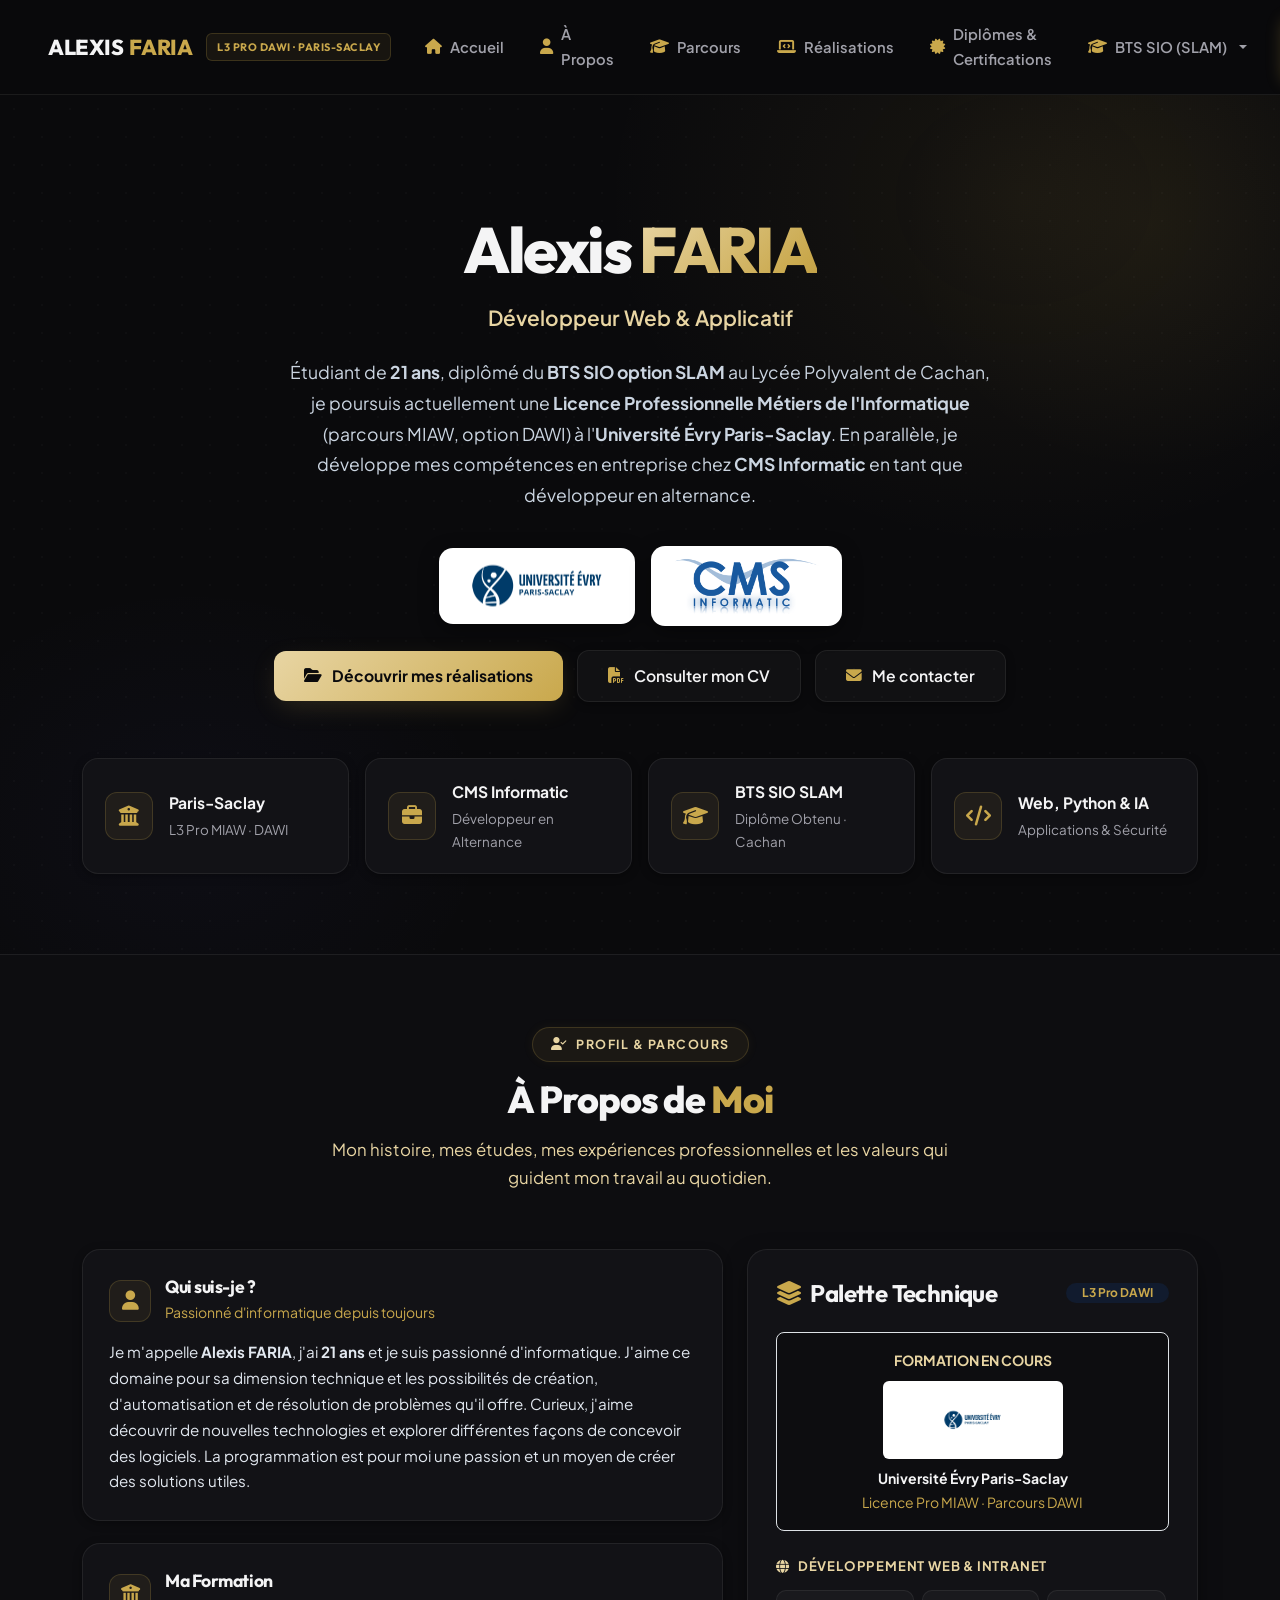
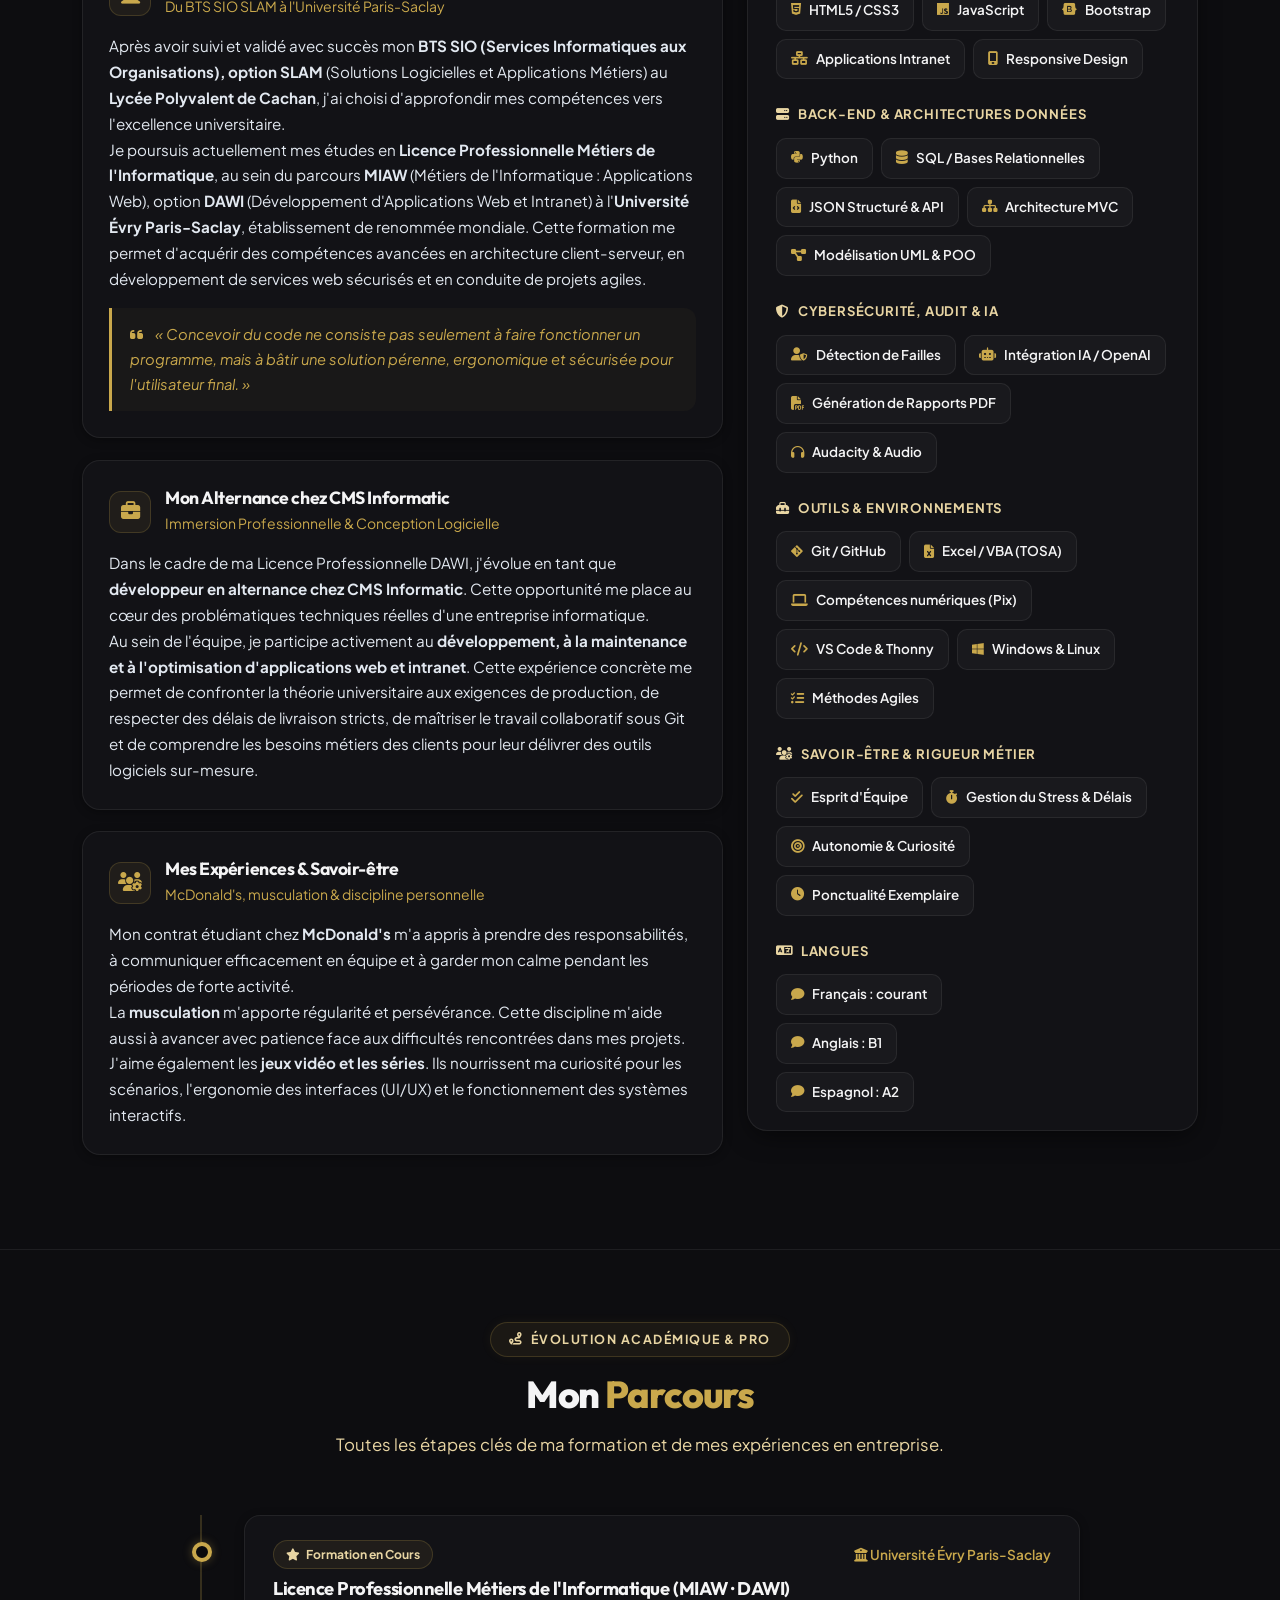
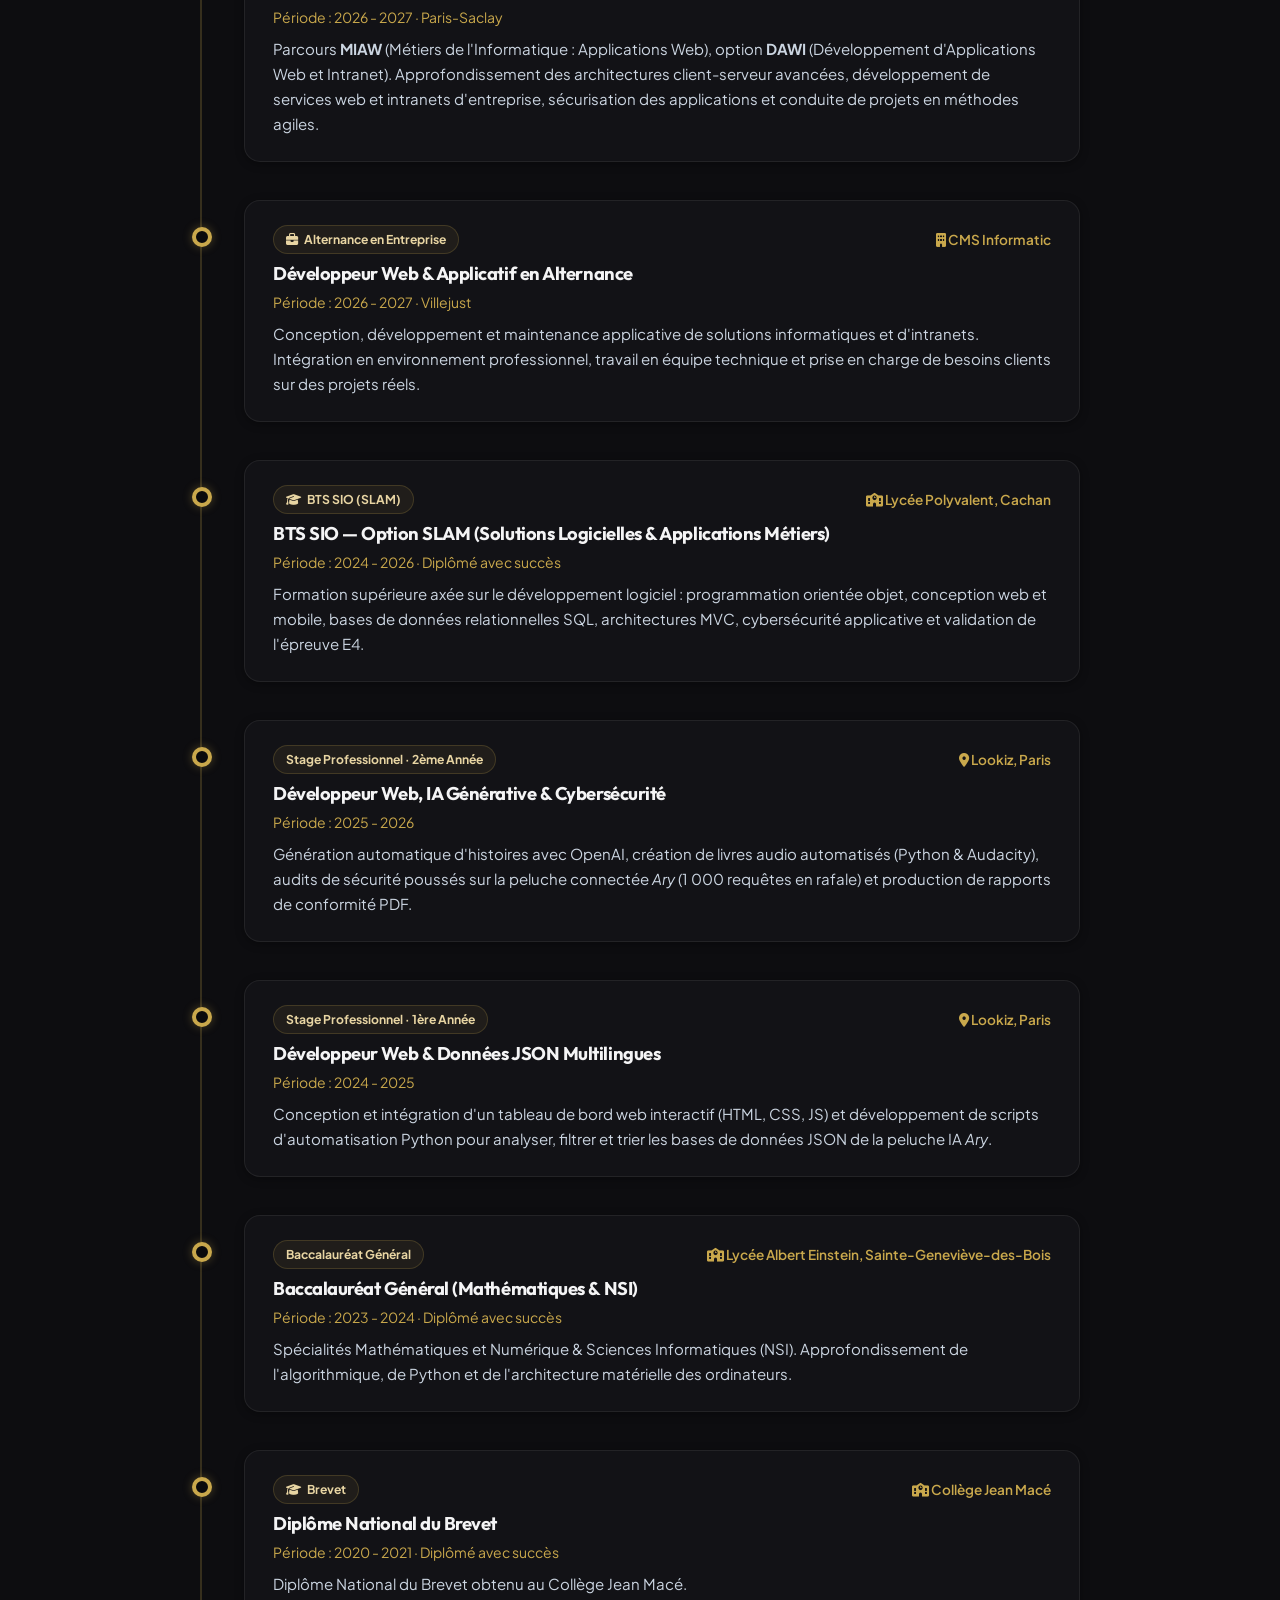
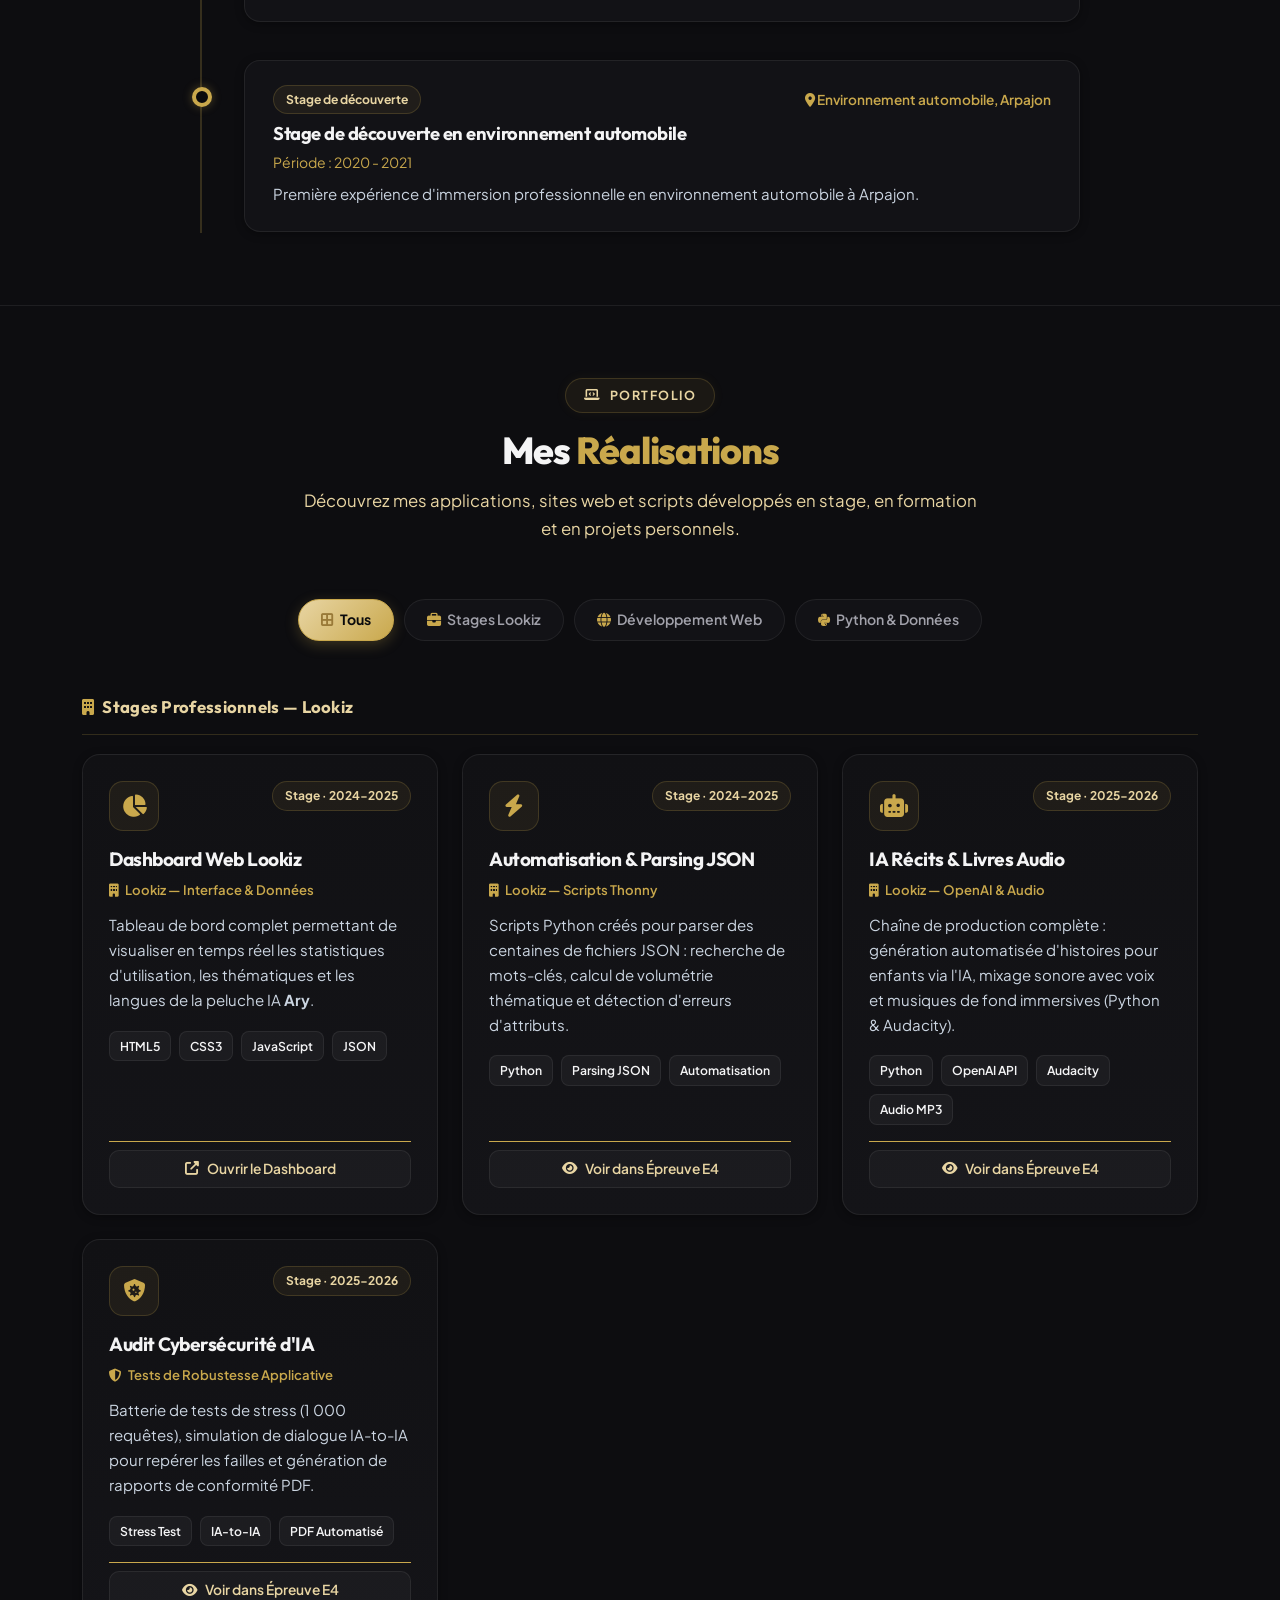
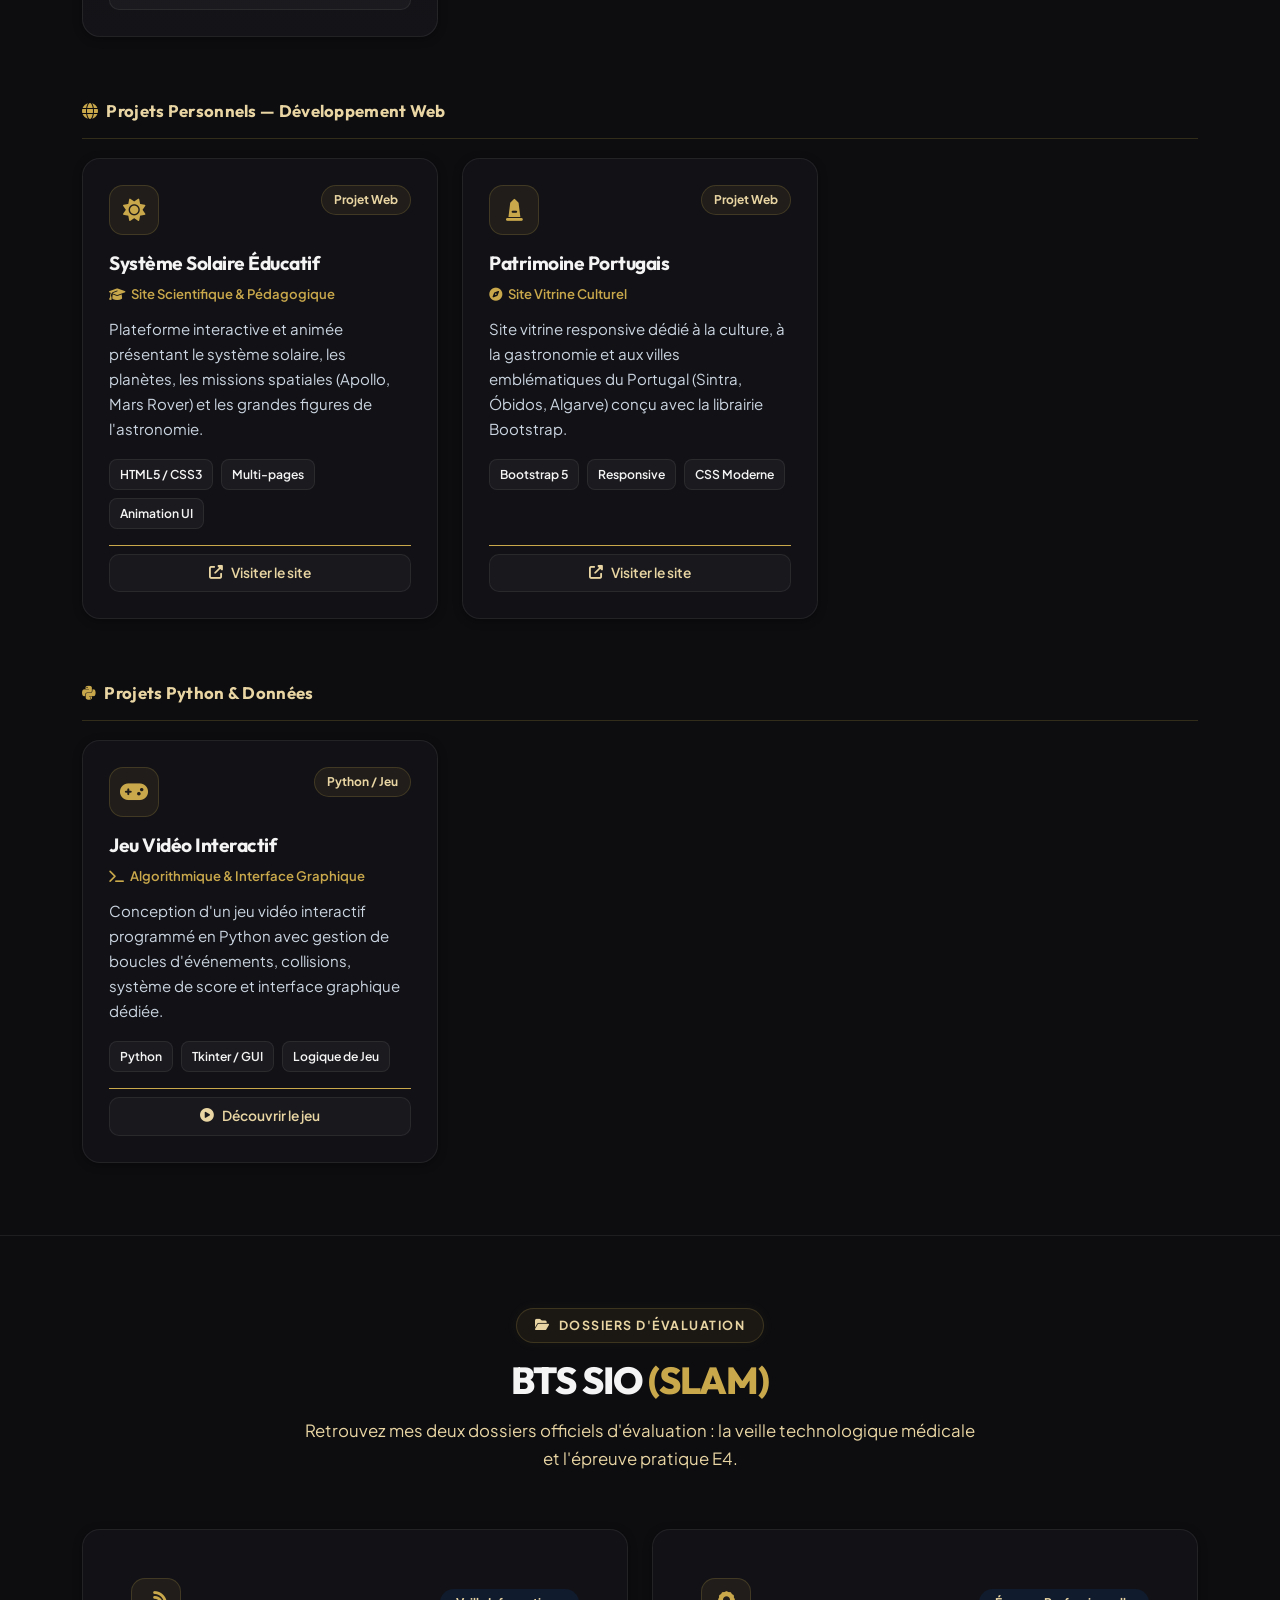
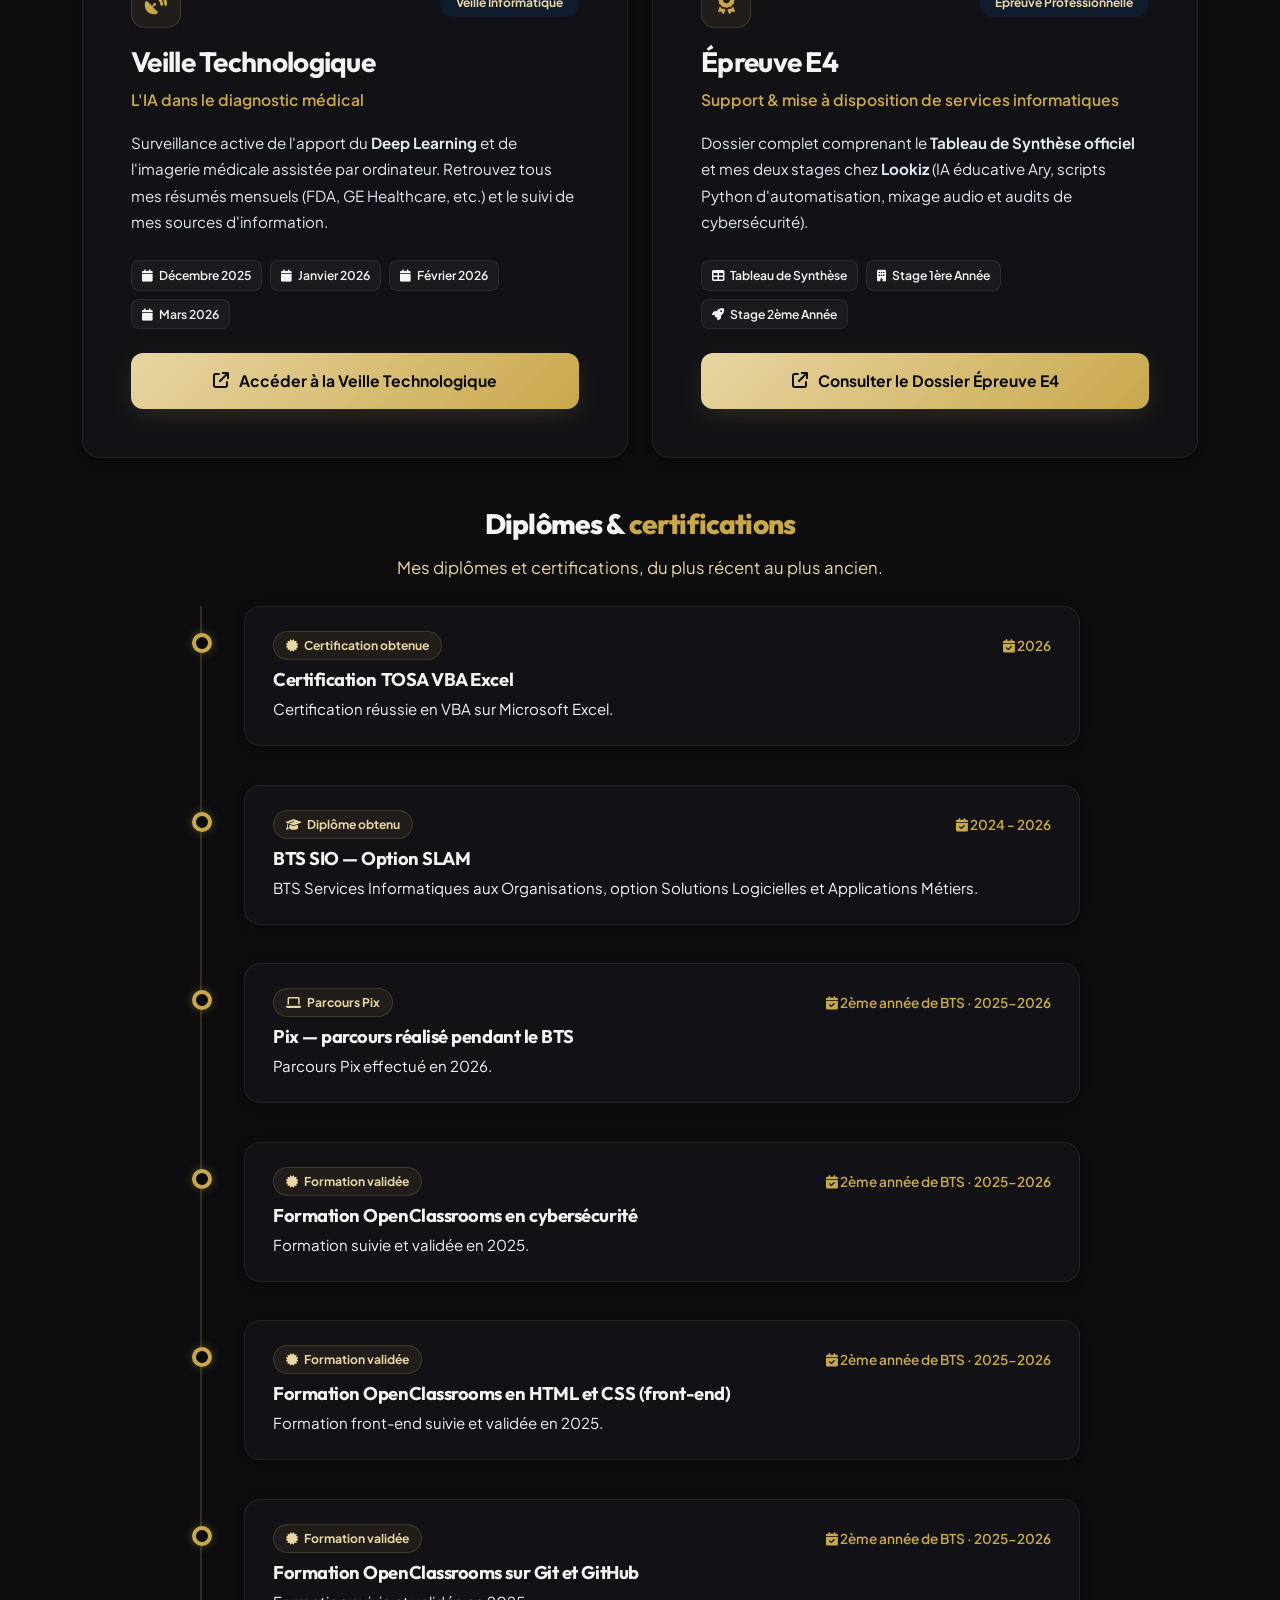
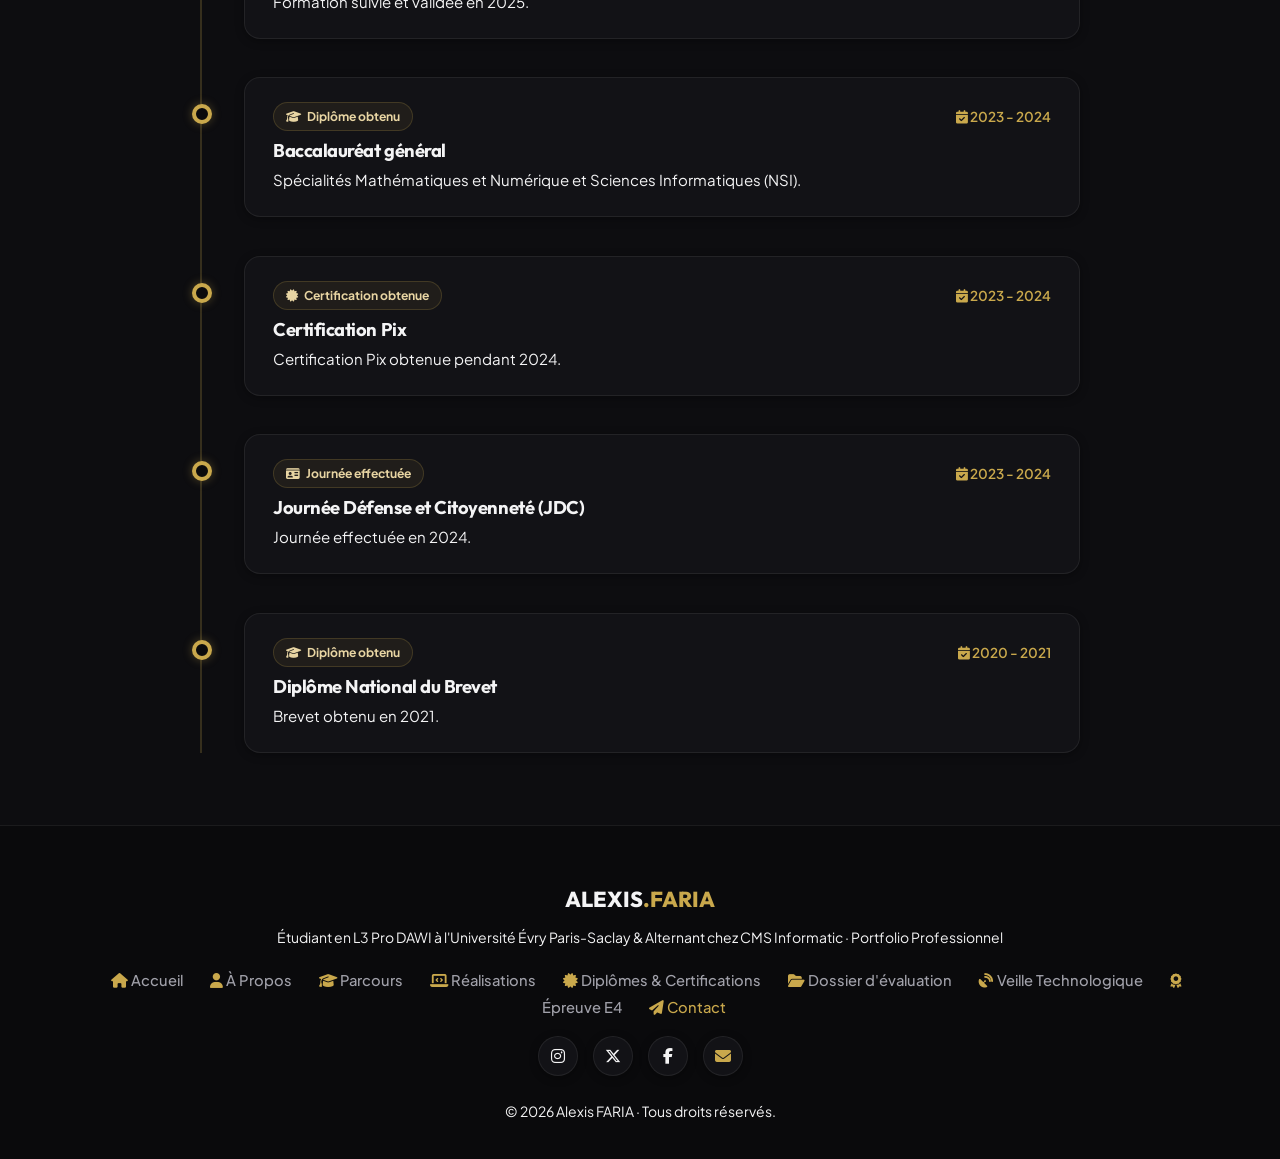
==== commit d43ff2cb: "Add files via upload" ====
--- a/index.html
+++ b/index.html
@@ -88,7 +88,7 @@
             </div>
 
             <p class="hero-lead reveal-on-scroll stagger-2">
-                Étudiant de <strong>20 ans</strong>, diplômé du <strong>BTS SIO option SLAM</strong> au Lycée Polyvalent de Cachan, je poursuis actuellement une <strong>Licence Professionnelle Métiers de l'Informatique</strong> (parcours MIAW, option DAWI) à l'<strong>Université Évry Paris-Saclay</strong>. En parallèle, je développe mes compétences en entreprise chez <strong>CMS Informatic</strong> en tant que développeur en alternance.
+                Étudiant de <strong>21 ans</strong>, diplômé du <strong>BTS SIO option SLAM</strong> au Lycée Polyvalent de Cachan, je poursuis actuellement une <strong>Licence Professionnelle Métiers de l'Informatique</strong> (parcours MIAW, option DAWI) à l'<strong>Université Évry Paris-Saclay</strong>. En parallèle, je développe mes compétences en entreprise chez <strong>CMS Informatic</strong> en tant que développeur en alternance.
             </p>
 
             <!-- Logos Partenaires -->
